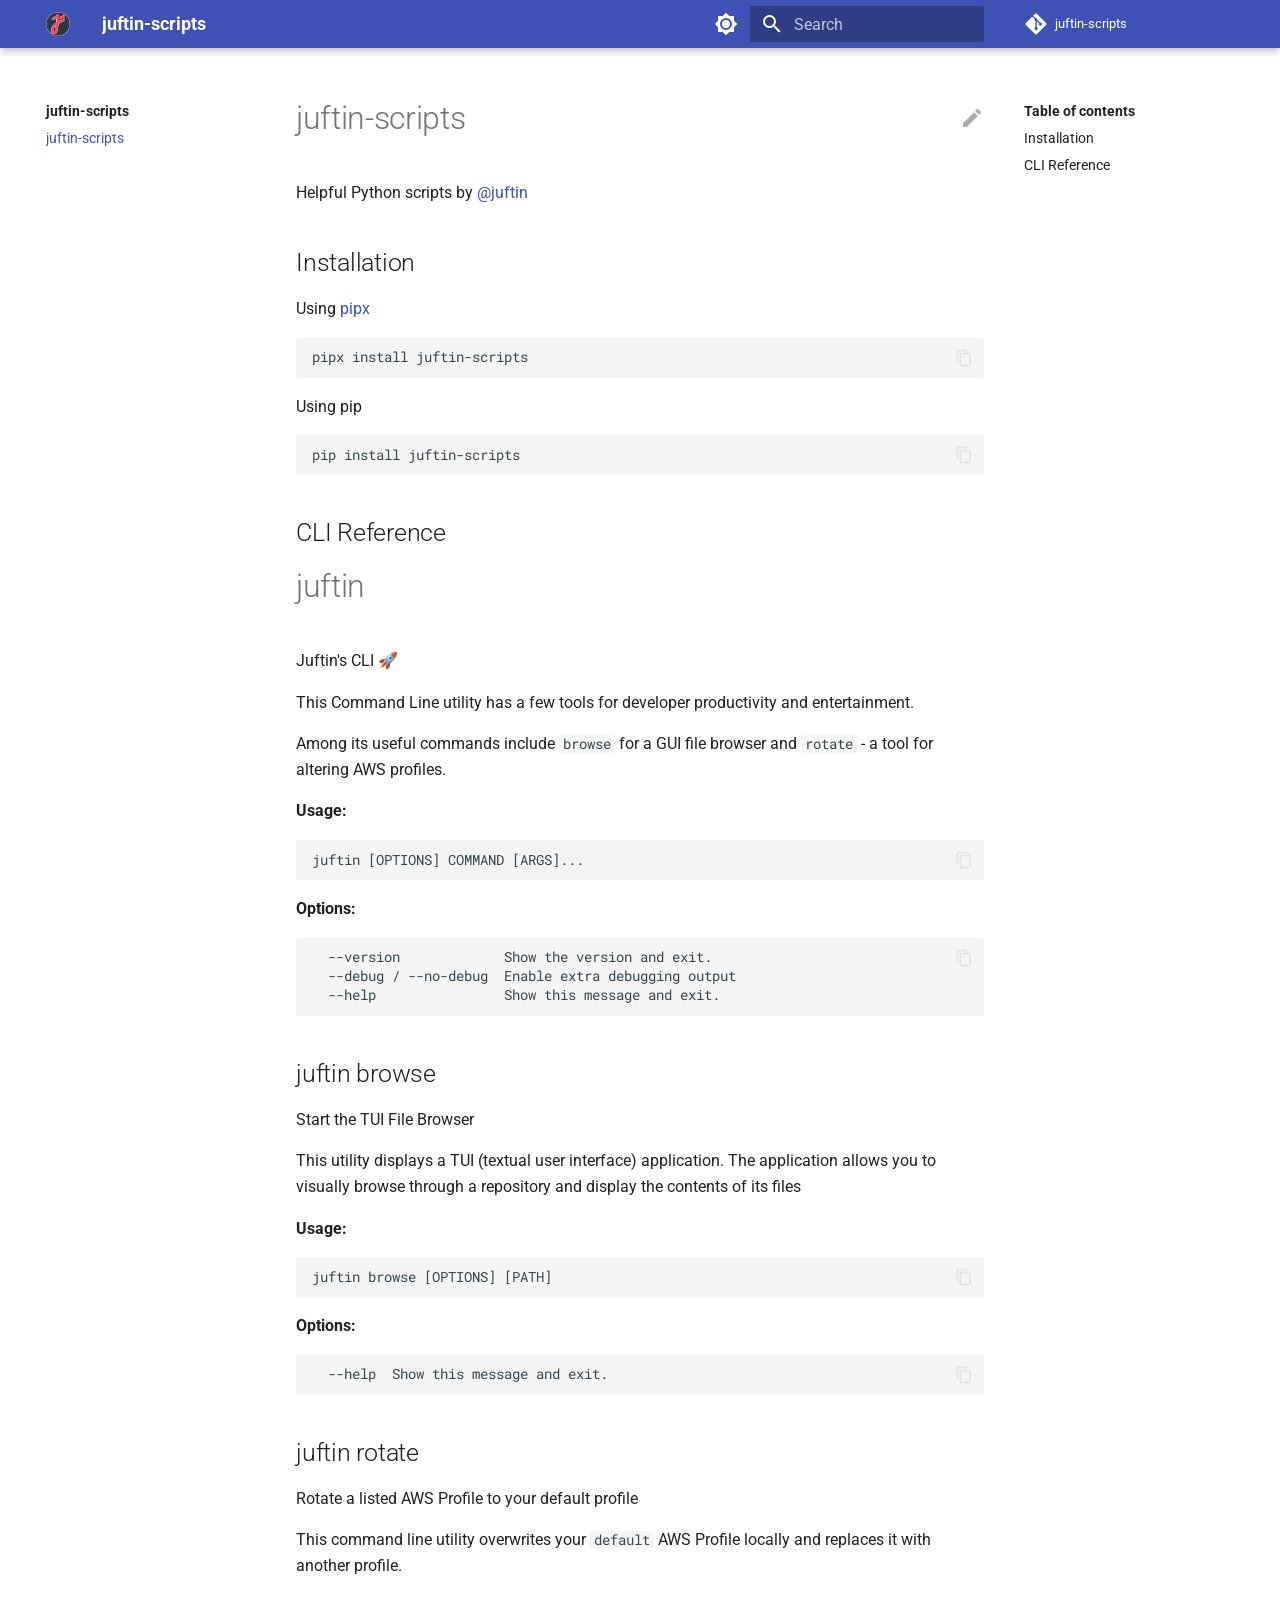
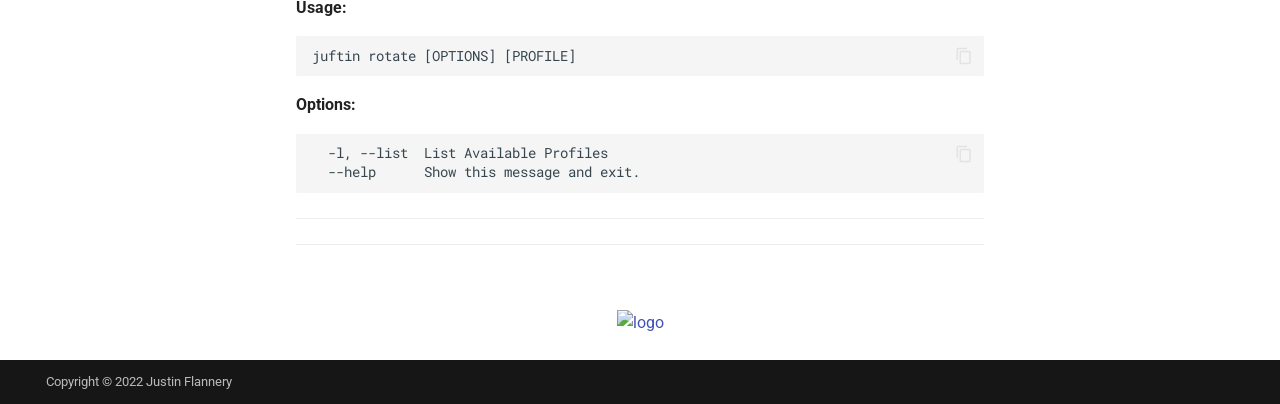
==== index.html @ d8c2ecd9 "Deployed 159b1ca with MkDocs version: 1.4.2" ====
<!doctype html>
<html lang="en" class="no-js">
  <head>
    
      <meta charset="utf-8">
      <meta name="viewport" content="width=device-width,initial-scale=1">
      
      
        <meta name="author" content="juftin">
      
      
      <link rel="icon" href="_static/favicon.ico">
      <meta name="generator" content="mkdocs-1.4.2, mkdocs-material-8.5.7">
    
    
      
        <title>juftin-scripts</title>
      
    
    
      <link rel="stylesheet" href="assets/stylesheets/main.20d9efc8.min.css">
      
        
        <link rel="stylesheet" href="assets/stylesheets/palette.cbb835fc.min.css">
        
      
      

    
    
    
      
        
        
        <link rel="preconnect" href="https://fonts.gstatic.com" crossorigin>
        <link rel="stylesheet" href="https://fonts.googleapis.com/css?family=Roboto:300,300i,400,400i,700,700i%7CRoboto+Mono:400,400i,700,700i&display=fallback">
        <style>:root{--md-text-font:"Roboto";--md-code-font:"Roboto Mono"}</style>
      
    
    
    <script>__md_scope=new URL(".",location),__md_hash=e=>[...e].reduce((e,_)=>(e<<5)-e+_.charCodeAt(0),0),__md_get=(e,_=localStorage,t=__md_scope)=>JSON.parse(_.getItem(t.pathname+"."+e)),__md_set=(e,_,t=localStorage,a=__md_scope)=>{try{t.setItem(a.pathname+"."+e,JSON.stringify(_))}catch(e){}}</script>
    
      

    
    
    
  </head>
  
  
    
    
      
    
    
    
    
    <body dir="ltr" data-md-color-scheme="default" data-md-color-primary="" data-md-color-accent="">
  
    
    
      <script>var palette=__md_get("__palette");if(palette&&"object"==typeof palette.color)for(var key of Object.keys(palette.color))document.body.setAttribute("data-md-color-"+key,palette.color[key])</script>
    
    <input class="md-toggle" data-md-toggle="drawer" type="checkbox" id="__drawer" autocomplete="off">
    <input class="md-toggle" data-md-toggle="search" type="checkbox" id="__search" autocomplete="off">
    <label class="md-overlay" for="__drawer"></label>
    <div data-md-component="skip">
      
        
        <a href="#juftin-scripts" class="md-skip">
          Skip to content
        </a>
      
    </div>
    <div data-md-component="announce">
      
    </div>
    
    
      

<header class="md-header" data-md-component="header">
  <nav class="md-header__inner md-grid" aria-label="Header">
    <a href="." title="juftin-scripts" class="md-header__button md-logo" aria-label="juftin-scripts" data-md-component="logo">
      
  <img src="_static/juftin.png" alt="logo">

    </a>
    <label class="md-header__button md-icon" for="__drawer">
      <svg xmlns="http://www.w3.org/2000/svg" viewBox="0 0 24 24"><path d="M3 6h18v2H3V6m0 5h18v2H3v-2m0 5h18v2H3v-2Z"/></svg>
    </label>
    <div class="md-header__title" data-md-component="header-title">
      <div class="md-header__ellipsis">
        <div class="md-header__topic">
          <span class="md-ellipsis">
            juftin-scripts
          </span>
        </div>
        <div class="md-header__topic" data-md-component="header-topic">
          <span class="md-ellipsis">
            
              juftin-scripts
            
          </span>
        </div>
      </div>
    </div>
    
      <form class="md-header__option" data-md-component="palette">
        
          
          
          <input class="md-option" data-md-color-media="(prefers-color-scheme: light)" data-md-color-scheme="default" data-md-color-primary="" data-md-color-accent=""  aria-label="Switch to dark mode"  type="radio" name="__palette" id="__palette_1">
          
            <label class="md-header__button md-icon" title="Switch to dark mode" for="__palette_2" hidden>
              <svg xmlns="http://www.w3.org/2000/svg" viewBox="0 0 24 24"><path d="M12 8a4 4 0 0 0-4 4 4 4 0 0 0 4 4 4 4 0 0 0 4-4 4 4 0 0 0-4-4m0 10a6 6 0 0 1-6-6 6 6 0 0 1 6-6 6 6 0 0 1 6 6 6 6 0 0 1-6 6m8-9.31V4h-4.69L12 .69 8.69 4H4v4.69L.69 12 4 15.31V20h4.69L12 23.31 15.31 20H20v-4.69L23.31 12 20 8.69Z"/></svg>
            </label>
          
        
          
          
          <input class="md-option" data-md-color-media="(prefers-color-scheme: dark)" data-md-color-scheme="slate" data-md-color-primary="" data-md-color-accent=""  aria-label="Switch to light mode"  type="radio" name="__palette" id="__palette_2">
          
            <label class="md-header__button md-icon" title="Switch to light mode" for="__palette_1" hidden>
              <svg xmlns="http://www.w3.org/2000/svg" viewBox="0 0 24 24"><path d="M12 18c-.89 0-1.74-.2-2.5-.55C11.56 16.5 13 14.42 13 12c0-2.42-1.44-4.5-3.5-5.45C10.26 6.2 11.11 6 12 6a6 6 0 0 1 6 6 6 6 0 0 1-6 6m8-9.31V4h-4.69L12 .69 8.69 4H4v4.69L.69 12 4 15.31V20h4.69L12 23.31 15.31 20H20v-4.69L23.31 12 20 8.69Z"/></svg>
            </label>
          
        
      </form>
    
    
    
      <label class="md-header__button md-icon" for="__search">
        <svg xmlns="http://www.w3.org/2000/svg" viewBox="0 0 24 24"><path d="M9.5 3A6.5 6.5 0 0 1 16 9.5c0 1.61-.59 3.09-1.56 4.23l.27.27h.79l5 5-1.5 1.5-5-5v-.79l-.27-.27A6.516 6.516 0 0 1 9.5 16 6.5 6.5 0 0 1 3 9.5 6.5 6.5 0 0 1 9.5 3m0 2C7 5 5 7 5 9.5S7 14 9.5 14 14 12 14 9.5 12 5 9.5 5Z"/></svg>
      </label>
      <div class="md-search" data-md-component="search" role="dialog">
  <label class="md-search__overlay" for="__search"></label>
  <div class="md-search__inner" role="search">
    <form class="md-search__form" name="search">
      <input type="text" class="md-search__input" name="query" aria-label="Search" placeholder="Search" autocapitalize="off" autocorrect="off" autocomplete="off" spellcheck="false" data-md-component="search-query" required>
      <label class="md-search__icon md-icon" for="__search">
        <svg xmlns="http://www.w3.org/2000/svg" viewBox="0 0 24 24"><path d="M9.5 3A6.5 6.5 0 0 1 16 9.5c0 1.61-.59 3.09-1.56 4.23l.27.27h.79l5 5-1.5 1.5-5-5v-.79l-.27-.27A6.516 6.516 0 0 1 9.5 16 6.5 6.5 0 0 1 3 9.5 6.5 6.5 0 0 1 9.5 3m0 2C7 5 5 7 5 9.5S7 14 9.5 14 14 12 14 9.5 12 5 9.5 5Z"/></svg>
        <svg xmlns="http://www.w3.org/2000/svg" viewBox="0 0 24 24"><path d="M20 11v2H8l5.5 5.5-1.42 1.42L4.16 12l7.92-7.92L13.5 5.5 8 11h12Z"/></svg>
      </label>
      <nav class="md-search__options" aria-label="Search">
        
        <button type="reset" class="md-search__icon md-icon" title="Clear" aria-label="Clear" tabindex="-1">
          <svg xmlns="http://www.w3.org/2000/svg" viewBox="0 0 24 24"><path d="M19 6.41 17.59 5 12 10.59 6.41 5 5 6.41 10.59 12 5 17.59 6.41 19 12 13.41 17.59 19 19 17.59 13.41 12 19 6.41Z"/></svg>
        </button>
      </nav>
      
    </form>
    <div class="md-search__output">
      <div class="md-search__scrollwrap" data-md-scrollfix>
        <div class="md-search-result" data-md-component="search-result">
          <div class="md-search-result__meta">
            Initializing search
          </div>
          <ol class="md-search-result__list"></ol>
        </div>
      </div>
    </div>
  </div>
</div>
    
    
      <div class="md-header__source">
        <a href="https://github.com/juftin/juftin-scripts/" title="Go to repository" class="md-source" data-md-component="source">
  <div class="md-source__icon md-icon">
    
    <svg xmlns="http://www.w3.org/2000/svg" viewBox="0 0 448 512"><!--! Font Awesome Free 6.2.0 by @fontawesome - https://fontawesome.com License - https://fontawesome.com/license/free (Icons: CC BY 4.0, Fonts: SIL OFL 1.1, Code: MIT License) Copyright 2022 Fonticons, Inc.--><path d="M439.55 236.05 244 40.45a28.87 28.87 0 0 0-40.81 0l-40.66 40.63 51.52 51.52c27.06-9.14 52.68 16.77 43.39 43.68l49.66 49.66c34.23-11.8 61.18 31 35.47 56.69-26.49 26.49-70.21-2.87-56-37.34L240.22 199v121.85c25.3 12.54 22.26 41.85 9.08 55a34.34 34.34 0 0 1-48.55 0c-17.57-17.6-11.07-46.91 11.25-56v-123c-20.8-8.51-24.6-30.74-18.64-45L142.57 101 8.45 235.14a28.86 28.86 0 0 0 0 40.81l195.61 195.6a28.86 28.86 0 0 0 40.8 0l194.69-194.69a28.86 28.86 0 0 0 0-40.81z"/></svg>
  </div>
  <div class="md-source__repository">
    juftin-scripts
  </div>
</a>
      </div>
    
  </nav>
  
</header>
    
    <div class="md-container" data-md-component="container">
      
      
        
          
        
      
      <main class="md-main" data-md-component="main">
        <div class="md-main__inner md-grid">
          
            
              
              <div class="md-sidebar md-sidebar--primary" data-md-component="sidebar" data-md-type="navigation" >
                <div class="md-sidebar__scrollwrap">
                  <div class="md-sidebar__inner">
                    


<nav class="md-nav md-nav--primary" aria-label="Navigation" data-md-level="0">
  <label class="md-nav__title" for="__drawer">
    <a href="." title="juftin-scripts" class="md-nav__button md-logo" aria-label="juftin-scripts" data-md-component="logo">
      
  <img src="_static/juftin.png" alt="logo">

    </a>
    juftin-scripts
  </label>
  
    <div class="md-nav__source">
      <a href="https://github.com/juftin/juftin-scripts/" title="Go to repository" class="md-source" data-md-component="source">
  <div class="md-source__icon md-icon">
    
    <svg xmlns="http://www.w3.org/2000/svg" viewBox="0 0 448 512"><!--! Font Awesome Free 6.2.0 by @fontawesome - https://fontawesome.com License - https://fontawesome.com/license/free (Icons: CC BY 4.0, Fonts: SIL OFL 1.1, Code: MIT License) Copyright 2022 Fonticons, Inc.--><path d="M439.55 236.05 244 40.45a28.87 28.87 0 0 0-40.81 0l-40.66 40.63 51.52 51.52c27.06-9.14 52.68 16.77 43.39 43.68l49.66 49.66c34.23-11.8 61.18 31 35.47 56.69-26.49 26.49-70.21-2.87-56-37.34L240.22 199v121.85c25.3 12.54 22.26 41.85 9.08 55a34.34 34.34 0 0 1-48.55 0c-17.57-17.6-11.07-46.91 11.25-56v-123c-20.8-8.51-24.6-30.74-18.64-45L142.57 101 8.45 235.14a28.86 28.86 0 0 0 0 40.81l195.61 195.6a28.86 28.86 0 0 0 40.8 0l194.69-194.69a28.86 28.86 0 0 0 0-40.81z"/></svg>
  </div>
  <div class="md-source__repository">
    juftin-scripts
  </div>
</a>
    </div>
  
  <ul class="md-nav__list" data-md-scrollfix>
    
      
      
      

  
  
    
  
  
    <li class="md-nav__item md-nav__item--active">
      
      <input class="md-nav__toggle md-toggle" data-md-toggle="toc" type="checkbox" id="__toc">
      
      
        
      
      
        <label class="md-nav__link md-nav__link--active" for="__toc">
          juftin-scripts
          <span class="md-nav__icon md-icon"></span>
        </label>
      
      <a href="." class="md-nav__link md-nav__link--active">
        juftin-scripts
      </a>
      
        

<nav class="md-nav md-nav--secondary" aria-label="Table of contents">
  
  
  
    
  
  
    <label class="md-nav__title" for="__toc">
      <span class="md-nav__icon md-icon"></span>
      Table of contents
    </label>
    <ul class="md-nav__list" data-md-component="toc" data-md-scrollfix>
      
        <li class="md-nav__item">
  <a href="#installation" class="md-nav__link">
    Installation
  </a>
  
</li>
      
        <li class="md-nav__item">
  <a href="#cli-reference" class="md-nav__link">
    CLI Reference
  </a>
  
</li>
      
    </ul>
  
</nav>
      
    </li>
  

    
  </ul>
</nav>
                  </div>
                </div>
              </div>
            
            
              
              <div class="md-sidebar md-sidebar--secondary" data-md-component="sidebar" data-md-type="toc" >
                <div class="md-sidebar__scrollwrap">
                  <div class="md-sidebar__inner">
                    

<nav class="md-nav md-nav--secondary" aria-label="Table of contents">
  
  
  
    
  
  
    <label class="md-nav__title" for="__toc">
      <span class="md-nav__icon md-icon"></span>
      Table of contents
    </label>
    <ul class="md-nav__list" data-md-component="toc" data-md-scrollfix>
      
        <li class="md-nav__item">
  <a href="#installation" class="md-nav__link">
    Installation
  </a>
  
</li>
      
        <li class="md-nav__item">
  <a href="#cli-reference" class="md-nav__link">
    CLI Reference
  </a>
  
</li>
      
    </ul>
  
</nav>
                  </div>
                </div>
              </div>
            
          
          
            <div class="md-content" data-md-component="content">
              <article class="md-content__inner md-typeset">
                
                  

  <a href="https://github.com/juftin/juftin-scripts/blob/main/docs/index.md" title="Edit this page" class="md-content__button md-icon">
    
    <svg xmlns="http://www.w3.org/2000/svg" viewBox="0 0 24 24"><path d="M20.71 7.04c.39-.39.39-1.04 0-1.41l-2.34-2.34c-.37-.39-1.02-.39-1.41 0l-1.84 1.83 3.75 3.75M3 17.25V21h3.75L17.81 9.93l-3.75-3.75L3 17.25Z"/></svg>
  </a>


<h1 id="juftin-scripts">juftin-scripts<a class="headerlink" href="#juftin-scripts" title="Permanent link">#</a></h1>
<p>Helpful Python scripts by <a href="https://github.com/juftin">@juftin</a></p>
<h2 id="installation">Installation<a class="headerlink" href="#installation" title="Permanent link">#</a></h2>
<p>Using <a href="https://pypa.github.io/pipx/">pipx</a></p>
<pre><code class="language-shell">pipx install juftin-scripts
</code></pre>
<p>Using pip</p>
<pre><code class="language-shell">pip install juftin-scripts
</code></pre>
<h2 id="cli-reference">CLI Reference<a class="headerlink" href="#cli-reference" title="Permanent link">#</a></h2>
<h1 id="juftin">juftin<a class="headerlink" href="#juftin" title="Permanent link">#</a></h1>
<p>Juftin's CLI 🚀</p>
<p>This Command Line utility has a few tools for developer productivity
and entertainment.</p>
<p>Among its useful commands include <code>browse</code> for a GUI file browser and
<code>rotate</code> - a tool for altering AWS profiles.</p>
<p><strong>Usage:</strong></p>
<pre><code>juftin [OPTIONS] COMMAND [ARGS]...
</code></pre>
<p><strong>Options:</strong></p>
<pre><code>  --version             Show the version and exit.
  --debug / --no-debug  Enable extra debugging output
  --help                Show this message and exit.
</code></pre>
<h2 id="juftin-browse">juftin browse<a class="headerlink" href="#juftin-browse" title="Permanent link">#</a></h2>
<p>Start the TUI File Browser</p>
<p>This utility displays a TUI (textual user interface) application. The application
allows you to visually browse through a repository and display the contents of its
files</p>
<p><strong>Usage:</strong></p>
<pre><code>juftin browse [OPTIONS] [PATH]
</code></pre>
<p><strong>Options:</strong></p>
<pre><code>  --help  Show this message and exit.
</code></pre>
<h2 id="juftin-rotate">juftin rotate<a class="headerlink" href="#juftin-rotate" title="Permanent link">#</a></h2>
<p>Rotate a listed AWS Profile to your default profile</p>
<p>This command line utility overwrites your <code>default</code> AWS Profile
locally and replaces it with another profile.</p>
<p><strong>Usage:</strong></p>
<pre><code>juftin rotate [OPTIONS] [PROFILE]
</code></pre>
<p><strong>Options:</strong></p>
<pre><code>  -l, --list  List Available Profiles
  --help      Show this message and exit.
</code></pre>
<hr />
<hr />
<p><br/></p>
<p align="center"><a href="https://github.com/juftin"><img src="https://raw.githubusercontent.com/juftin/juftin/main/static/juftin.png" width="120" height="120" alt="logo"></p>





                
              </article>
            </div>
          
          
        </div>
        
      </main>
      
        <footer class="md-footer">
  
  <div class="md-footer-meta md-typeset">
    <div class="md-footer-meta__inner md-grid">
      <div class="md-copyright">
  
    <div class="md-copyright__highlight">
      Copyright &copy; 2022 Justin Flannery
    </div>
  
  
</div>
      
    </div>
  </div>
</footer>
      
    </div>
    <div class="md-dialog" data-md-component="dialog">
      <div class="md-dialog__inner md-typeset"></div>
    </div>
    
    <script id="__config" type="application/json">{"base": ".", "features": [], "search": "assets/javascripts/workers/search.16e2a7d4.min.js", "translations": {"clipboard.copied": "Copied to clipboard", "clipboard.copy": "Copy to clipboard", "search.config.lang": "en", "search.config.pipeline": "trimmer, stopWordFilter", "search.config.separator": "[\\s\\-]+", "search.placeholder": "Search", "search.result.more.one": "1 more on this page", "search.result.more.other": "# more on this page", "search.result.none": "No matching documents", "search.result.one": "1 matching document", "search.result.other": "# matching documents", "search.result.placeholder": "Type to start searching", "search.result.term.missing": "Missing", "select.version.title": "Select version"}}</script>
    
    
      <script src="assets/javascripts/bundle.8492ddcf.min.js"></script>
      
    
  </body>
</html>
---- assets/stylesheets/main.20d9efc8.min.css ----
@charset "UTF-8";html{-webkit-text-size-adjust:none;-moz-text-size-adjust:none;-ms-text-size-adjust:none;text-size-adjust:none;box-sizing:border-box}*,:after,:before{box-sizing:inherit}@media (prefers-reduced-motion){*,:after,:before{transition:none!important}}body{margin:0}a,button,input,label{-webkit-tap-highlight-color:transparent}a{color:inherit;text-decoration:none}hr{border:0;box-sizing:initial;display:block;height:.05rem;overflow:visible;padding:0}small{font-size:80%}sub,sup{line-height:1em}img{border-style:none}table{border-collapse:initial;border-spacing:0}td,th{font-weight:400;vertical-align:top}button{background:transparent;border:0;font-family:inherit;font-size:inherit;margin:0;padding:0}input{border:0;outline:none}:root,[data-md-color-scheme=default]{--md-default-fg-color:rgba(0,0,0,.87);--md-default-fg-color--light:rgba(0,0,0,.54);--md-default-fg-color--lighter:rgba(0,0,0,.32);--md-default-fg-color--lightest:rgba(0,0,0,.07);--md-default-bg-color:#fff;--md-default-bg-color--light:hsla(0,0%,100%,.7);--md-default-bg-color--lighter:hsla(0,0%,100%,.3);--md-default-bg-color--lightest:hsla(0,0%,100%,.12);--md-primary-fg-color:#4051b5;--md-primary-fg-color--light:#5d6cc0;--md-primary-fg-color--dark:#303fa1;--md-primary-bg-color:#fff;--md-primary-bg-color--light:hsla(0,0%,100%,.7);--md-accent-fg-color:#526cfe;--md-accent-fg-color--transparent:rgba(82,108,254,.1);--md-accent-bg-color:#fff;--md-accent-bg-color--light:hsla(0,0%,100%,.7);--md-code-fg-color:#36464e;--md-code-bg-color:#f5f5f5;--md-code-hl-color:rgba(255,255,0,.5);--md-code-hl-number-color:#d52a2a;--md-code-hl-special-color:#db1457;--md-code-hl-function-color:#a846b9;--md-code-hl-constant-color:#6e59d9;--md-code-hl-keyword-color:#3f6ec6;--md-code-hl-string-color:#1c7d4d;--md-code-hl-name-color:var(--md-code-fg-color);--md-code-hl-operator-color:var(--md-default-fg-color--light);--md-code-hl-punctuation-color:var(--md-default-fg-color--light);--md-code-hl-comment-color:var(--md-default-fg-color--light);--md-code-hl-generic-color:var(--md-default-fg-color--light);--md-code-hl-variable-color:var(--md-default-fg-color--light);--md-typeset-color:var(--md-default-fg-color);--md-typeset-a-color:var(--md-primary-fg-color);--md-typeset-mark-color:rgba(255,255,0,.5);--md-typeset-del-color:rgba(245,80,61,.15);--md-typeset-ins-color:rgba(11,213,112,.15);--md-typeset-kbd-color:#fafafa;--md-typeset-kbd-accent-color:#fff;--md-typeset-kbd-border-color:#b8b8b8;--md-typeset-table-color:rgba(0,0,0,.12);--md-admonition-fg-color:var(--md-default-fg-color);--md-admonition-bg-color:var(--md-default-bg-color);--md-footer-fg-color:#fff;--md-footer-fg-color--light:hsla(0,0%,100%,.7);--md-footer-fg-color--lighter:hsla(0,0%,100%,.3);--md-footer-bg-color:rgba(0,0,0,.87);--md-footer-bg-color--dark:rgba(0,0,0,.32);--md-shadow-z1:0 0.2rem 0.5rem rgba(0,0,0,.05),0 0 0.05rem rgba(0,0,0,.1);--md-shadow-z2:0 0.2rem 0.5rem rgba(0,0,0,.1),0 0 0.05rem rgba(0,0,0,.25);--md-shadow-z3:0 0.2rem 0.5rem rgba(0,0,0,.2),0 0 0.05rem rgba(0,0,0,.35)}.md-icon svg{fill:currentcolor;display:block;height:1.2rem;width:1.2rem}body{-webkit-font-smoothing:antialiased;-moz-osx-font-smoothing:grayscale;--md-text-font-family:var(--md-text-font,_),-apple-system,BlinkMacSystemFont,Helvetica,Arial,sans-serif;--md-code-font-family:var(--md-code-font,_),SFMono-Regular,Consolas,Menlo,monospace}body,input{font-feature-settings:"kern","liga";font-family:var(--md-text-font-family)}body,code,input,kbd,pre{color:var(--md-typeset-color)}code,kbd,pre{font-feature-settings:"kern";font-family:var(--md-code-font-family)}:root{--md-typeset-table-sort-icon:url('data:image/svg+xml;charset=utf-8,<svg xmlns="http://www.w3.org/2000/svg" viewBox="0 0 24 24"><path d="m18 21-4-4h3V7h-3l4-4 4 4h-3v10h3M2 19v-2h10v2M2 13v-2h7v2M2 7V5h4v2H2Z"/></svg>');--md-typeset-table-sort-icon--asc:url('data:image/svg+xml;charset=utf-8,<svg xmlns="http://www.w3.org/2000/svg" viewBox="0 0 24 24"><path d="M19 17h3l-4 4-4-4h3V3h2M2 17h10v2H2M6 5v2H2V5m0 6h7v2H2v-2Z"/></svg>');--md-typeset-table-sort-icon--desc:url('data:image/svg+xml;charset=utf-8,<svg xmlns="http://www.w3.org/2000/svg" viewBox="0 0 24 24"><path d="M19 7h3l-4-4-4 4h3v14h2M2 17h10v2H2M6 5v2H2V5m0 6h7v2H2v-2Z"/></svg>')}.md-typeset{-webkit-print-color-adjust:exact;color-adjust:exact;font-size:.8rem;line-height:1.6}@media print{.md-typeset{font-size:.68rem}}.md-typeset blockquote,.md-typeset dl,.md-typeset figure,.md-typeset ol,.md-typeset pre,.md-typeset ul{margin-bottom:1em;margin-top:1em}.md-typeset h1{color:var(--md-default-fg-color--light);font-size:2em;line-height:1.3;margin:0 0 1.25em}.md-typeset h1,.md-typeset h2{font-weight:300;letter-spacing:-.01em}.md-typeset h2{font-size:1.5625em;line-height:1.4;margin:1.6em 0 .64em}.md-typeset h3{font-size:1.25em;font-weight:400;letter-spacing:-.01em;line-height:1.5;margin:1.6em 0 .8em}.md-typeset h2+h3{margin-top:.8em}.md-typeset h4{font-weight:700;letter-spacing:-.01em;margin:1em 0}.md-typeset h5,.md-typeset h6{color:var(--md-default-fg-color--light);font-size:.8em;font-weight:700;letter-spacing:-.01em;margin:1.25em 0}.md-typeset h5{text-transform:uppercase}.md-typeset hr{border-bottom:.05rem solid var(--md-default-fg-color--lightest);display:flow-root;margin:1.5em 0}.md-typeset a{color:var(--md-typeset-a-color);word-break:break-word}.md-typeset a,.md-typeset a:before{transition:color 125ms}.md-typeset a:focus,.md-typeset a:hover{color:var(--md-accent-fg-color)}.md-typeset a:focus code,.md-typeset a:hover code{background-color:var(--md-accent-fg-color--transparent)}.md-typeset a code{color:currentcolor;transition:background-color 125ms}.md-typeset a.focus-visible{outline-color:var(--md-accent-fg-color);outline-offset:.2rem}.md-typeset code,.md-typeset kbd,.md-typeset pre{color:var(--md-code-fg-color);direction:ltr;font-variant-ligatures:none}@media print{.md-typeset code,.md-typeset kbd,.md-typeset pre{white-space:pre-wrap}}.md-typeset code{background-color:var(--md-code-bg-color);border-radius:.1rem;-webkit-box-decoration-break:clone;box-decoration-break:clone;font-size:.85em;padding:0 .2941176471em;word-break:break-word}.md-typeset code:not(.focus-visible){-webkit-tap-highlight-color:transparent;outline:none}.md-typeset pre{display:flow-root;line-height:1.4;position:relative}.md-typeset pre>code{-webkit-box-decoration-break:slice;box-decoration-break:slice;box-shadow:none;display:block;margin:0;outline-color:var(--md-accent-fg-color);overflow:auto;padding:.7720588235em 1.1764705882em;scrollbar-color:var(--md-default-fg-color--lighter) transparent;scrollbar-width:thin;touch-action:auto;word-break:normal}.md-typeset pre>code:hover{scrollbar-color:var(--md-accent-fg-color) transparent}.md-typeset pre>code::-webkit-scrollbar{height:.2rem;width:.2rem}.md-typeset pre>code::-webkit-scrollbar-thumb{background-color:var(--md-default-fg-color--lighter)}.md-typeset pre>code::-webkit-scrollbar-thumb:hover{background-color:var(--md-accent-fg-color)}.md-typeset kbd{background-color:var(--md-typeset-kbd-color);border-radius:.1rem;box-shadow:0 .1rem 0 .05rem var(--md-typeset-kbd-border-color),0 .1rem 0 var(--md-typeset-kbd-border-color),0 -.1rem .2rem var(--md-typeset-kbd-accent-color) inset;color:var(--md-default-fg-color);display:inline-block;font-size:.75em;padding:0 .6666666667em;vertical-align:text-top;word-break:break-word}.md-typeset mark{background-color:var(--md-typeset-mark-color);-webkit-box-decoration-break:clone;box-decoration-break:clone;color:inherit;word-break:break-word}.md-typeset abbr{border-bottom:.05rem dotted var(--md-default-fg-color--light);cursor:help;text-decoration:none}@media (hover:none){.md-typeset abbr{position:relative}.md-typeset abbr[title]:-webkit-any(:focus,:hover):after{background-color:var(--md-default-fg-color);border-radius:.1rem;box-shadow:var(--md-shadow-z3);color:var(--md-default-bg-color);content:attr(title);display:inline-block;font-size:.7rem;margin-top:2em;max-width:80%;min-width:-webkit-max-content;min-width:max-content;padding:.2rem .3rem;position:absolute;width:auto}.md-typeset abbr[title]:-moz-any(:focus,:hover):after{background-color:var(--md-default-fg-color);border-radius:.1rem;box-shadow:var(--md-shadow-z3);color:var(--md-default-bg-color);content:attr(title);display:inline-block;font-size:.7rem;margin-top:2em;max-width:80%;min-width:-moz-max-content;min-width:max-content;padding:.2rem .3rem;position:absolute;width:auto}[dir=ltr] .md-typeset abbr[title]:-webkit-any(:focus,:hover):after{left:0}[dir=ltr] .md-typeset abbr[title]:-moz-any(:focus,:hover):after{left:0}[dir=ltr] .md-typeset abbr[title]:is(:focus,:hover):after{left:0}[dir=rtl] .md-typeset abbr[title]:-webkit-any(:focus,:hover):after{right:0}[dir=rtl] .md-typeset abbr[title]:-moz-any(:focus,:hover):after{right:0}[dir=rtl] .md-typeset abbr[title]:is(:focus,:hover):after{right:0}.md-typeset abbr[title]:is(:focus,:hover):after{background-color:var(--md-default-fg-color);border-radius:.1rem;box-shadow:var(--md-shadow-z3);color:var(--md-default-bg-color);content:attr(title);display:inline-block;font-size:.7rem;margin-top:2em;max-width:80%;min-width:-webkit-max-content;min-width:-moz-max-content;min-width:max-content;padding:.2rem .3rem;position:absolute;width:auto}}.md-typeset small{opacity:.75}[dir=ltr] .md-typeset sub,[dir=ltr] .md-typeset sup{margin-left:.078125em}[dir=rtl] .md-typeset sub,[dir=rtl] .md-typeset sup{margin-right:.078125em}[dir=ltr] .md-typeset blockquote{padding-left:.6rem}[dir=rtl] .md-typeset blockquote{padding-right:.6rem}[dir=ltr] .md-typeset blockquote{border-left:.2rem solid var(--md-default-fg-color--lighter)}[dir=rtl] .md-typeset blockquote{border-right:.2rem solid var(--md-default-fg-color--lighter)}.md-typeset blockquote{color:var(--md-default-fg-color--light);margin-left:0;margin-right:0}.md-typeset ul{list-style-type:disc}[dir=ltr] .md-typeset ol,[dir=ltr] .md-typeset ul{margin-left:.625em}[dir=rtl] .md-typeset ol,[dir=rtl] .md-typeset ul{margin-right:.625em}.md-typeset ol,.md-typeset ul{padding:0}.md-typeset ol:not([hidden]),.md-typeset ul:not([hidden]){display:flow-root}.md-typeset ol ol,.md-typeset ul ol{list-style-type:lower-alpha}.md-typeset ol ol ol,.md-typeset ul ol ol{list-style-type:lower-roman}[dir=ltr] .md-typeset ol li,[dir=ltr] .md-typeset ul li{margin-left:1.25em}[dir=rtl] .md-typeset ol li,[dir=rtl] .md-typeset ul li{margin-right:1.25em}.md-typeset ol li,.md-typeset ul li{margin-bottom:.5em}.md-typeset ol li blockquote,.md-typeset ol li p,.md-typeset ul li blockquote,.md-typeset ul li p{margin:.5em 0}.md-typeset ol li:last-child,.md-typeset ul li:last-child{margin-bottom:0}.md-typeset ol li :-webkit-any(ul,ol),.md-typeset ul li :-webkit-any(ul,ol){margin-bottom:.5em;margin-top:.5em}.md-typeset ol li :-moz-any(ul,ol),.md-typeset ul li :-moz-any(ul,ol){margin-bottom:.5em;margin-top:.5em}[dir=ltr] .md-typeset ol li :-webkit-any(ul,ol),[dir=ltr] .md-typeset ul li :-webkit-any(ul,ol){margin-left:.625em}[dir=ltr] .md-typeset ol li :-moz-any(ul,ol),[dir=ltr] .md-typeset ul li :-moz-any(ul,ol){margin-left:.625em}[dir=ltr] .md-typeset ol li :is(ul,ol),[dir=ltr] .md-typeset ul li :is(ul,ol){margin-left:.625em}[dir=rtl] .md-typeset ol li :-webkit-any(ul,ol),[dir=rtl] .md-typeset ul li :-webkit-any(ul,ol){margin-right:.625em}[dir=rtl] .md-typeset ol li :-moz-any(ul,ol),[dir=rtl] .md-typeset ul li :-moz-any(ul,ol){margin-right:.625em}[dir=rtl] .md-typeset ol li :is(ul,ol),[dir=rtl] .md-typeset ul li :is(ul,ol){margin-right:.625em}.md-typeset ol li :is(ul,ol),.md-typeset ul li :is(ul,ol){margin-bottom:.5em;margin-top:.5em}[dir=ltr] .md-typeset dd{margin-left:1.875em}[dir=rtl] .md-typeset dd{margin-right:1.875em}.md-typeset dd{margin-bottom:1.5em;margin-top:1em}.md-typeset img,.md-typeset svg,.md-typeset video{height:auto;max-width:100%}.md-typeset img[align=left]{margin:1em 1em 1em 0}.md-typeset img[align=right]{margin:1em 0 1em 1em}.md-typeset img[align]:only-child{margin-top:0}.md-typeset img[src$="#gh-dark-mode-only"],.md-typeset img[src$="#only-dark"]{display:none}.md-typeset figure{display:flow-root;margin:1em auto;max-width:100%;text-align:center;width:-webkit-fit-content;width:-moz-fit-content;width:fit-content}.md-typeset figure img{display:block}.md-typeset figcaption{font-style:italic;margin:1em auto;max-width:24rem}.md-typeset iframe{max-width:100%}.md-typeset table:not([class]){background-color:var(--md-default-bg-color);border:.05rem solid var(--md-typeset-table-color);border-radius:.1rem;display:inline-block;font-size:.64rem;max-width:100%;overflow:auto;touch-action:auto}@media print{.md-typeset table:not([class]){display:table}}.md-typeset table:not([class])+*{margin-top:1.5em}.md-typeset table:not([class]) :-webkit-any(th,td)>:first-child{margin-top:0}.md-typeset table:not([class]) :-moz-any(th,td)>:first-child{margin-top:0}.md-typeset table:not([class]) :is(th,td)>:first-child{margin-top:0}.md-typeset table:not([class]) :-webkit-any(th,td)>:last-child{margin-bottom:0}.md-typeset table:not([class]) :-moz-any(th,td)>:last-child{margin-bottom:0}.md-typeset table:not([class]) :is(th,td)>:last-child{margin-bottom:0}.md-typeset table:not([class]) :-webkit-any(th,td):not([align]){text-align:left}.md-typeset table:not([class]) :-moz-any(th,td):not([align]){text-align:left}.md-typeset table:not([class]) :is(th,td):not([align]){text-align:left}[dir=rtl] .md-typeset table:not([class]) :-webkit-any(th,td):not([align]){text-align:right}[dir=rtl] .md-typeset table:not([class]) :-moz-any(th,td):not([align]){text-align:right}[dir=rtl] .md-typeset table:not([class]) :is(th,td):not([align]){text-align:right}.md-typeset table:not([class]) th{font-weight:700;min-width:5rem;padding:.9375em 1.25em;vertical-align:top}.md-typeset table:not([class]) td{border-top:.05rem solid var(--md-typeset-table-color);padding:.9375em 1.25em;vertical-align:top}.md-typeset table:not([class]) tbody tr{transition:background-color 125ms}.md-typeset table:not([class]) tbody tr:hover{background-color:rgba(0,0,0,.035);box-shadow:0 .05rem 0 var(--md-default-bg-color) inset}.md-typeset table:not([class]) a{word-break:normal}.md-typeset table th[role=columnheader]{cursor:pointer}[dir=ltr] .md-typeset table th[role=columnheader]:after{margin-left:.5em}[dir=rtl] .md-typeset table th[role=columnheader]:after{margin-right:.5em}.md-typeset table th[role=columnheader]:after{content:"";display:inline-block;height:1.2em;-webkit-mask-image:var(--md-typeset-table-sort-icon);mask-image:var(--md-typeset-table-sort-icon);-webkit-mask-repeat:no-repeat;mask-repeat:no-repeat;-webkit-mask-size:contain;mask-size:contain;transition:background-color 125ms;vertical-align:text-bottom;width:1.2em}.md-typeset table th[role=columnheader]:hover:after{background-color:var(--md-default-fg-color--lighter)}.md-typeset table th[role=columnheader][aria-sort=ascending]:after{background-color:var(--md-default-fg-color--light);-webkit-mask-image:var(--md-typeset-table-sort-icon--asc);mask-image:var(--md-typeset-table-sort-icon--asc)}.md-typeset table th[role=columnheader][aria-sort=descending]:after{background-color:var(--md-default-fg-color--light);-webkit-mask-image:var(--md-typeset-table-sort-icon--desc);mask-image:var(--md-typeset-table-sort-icon--desc)}.md-typeset__scrollwrap{margin:1em -.8rem;overflow-x:auto;touch-action:auto}.md-typeset__table{display:inline-block;margin-bottom:.5em;padding:0 .8rem}@media print{.md-typeset__table{display:block}}html .md-typeset__table table{display:table;margin:0;overflow:hidden;width:100%}@media screen and (max-width:44.9375em){.md-content__inner>pre{margin:1em -.8rem}.md-content__inner>pre code{border-radius:0}}.md-banner{background-color:var(--md-footer-bg-color);color:var(--md-footer-fg-color);overflow:auto}@media print{.md-banner{display:none}}.md-banner--warning{background:var(--md-typeset-mark-color);color:var(--md-default-fg-color)}.md-banner__inner{font-size:.7rem;margin:.6rem auto;padding:0 .8rem}[dir=ltr] .md-banner__button{float:right}[dir=rtl] .md-banner__button{float:left}.md-banner__button{color:inherit;cursor:pointer;transition:opacity .25s}.md-banner__button:hover{opacity:.7}html{font-size:125%;height:100%;overflow-x:hidden}@media screen and (min-width:100em){html{font-size:137.5%}}@media screen and (min-width:125em){html{font-size:150%}}body{background-color:var(--md-default-bg-color);display:flex;flex-direction:column;font-size:.5rem;min-height:100%;position:relative;width:100%}@media print{body{display:block}}@media screen and (max-width:59.9375em){body[data-md-scrolllock]{position:fixed}}.md-grid{margin-left:auto;margin-right:auto;max-width:61rem}.md-container{display:flex;flex-direction:column;flex-grow:1}@media print{.md-container{display:block}}.md-main{flex-grow:1}.md-main__inner{display:flex;height:100%;margin-top:1.5rem}.md-ellipsis{overflow:hidden;text-overflow:ellipsis;white-space:nowrap}.md-toggle{display:none}.md-option{height:0;opacity:0;position:absolute;width:0}.md-option:checked+label:not([hidden]){display:block}.md-option.focus-visible+label{outline-color:var(--md-accent-fg-color);outline-style:auto}.md-skip{background-color:var(--md-default-fg-color);border-radius:.1rem;color:var(--md-default-bg-color);font-size:.64rem;margin:.5rem;opacity:0;outline-color:var(--md-accent-fg-color);padding:.3rem .5rem;position:fixed;transform:translateY(.4rem);z-index:-1}.md-skip:focus{opacity:1;transform:translateY(0);transition:transform .25s cubic-bezier(.4,0,.2,1),opacity 175ms 75ms;z-index:10}@page{margin:25mm}:root{--md-clipboard-icon:url('data:image/svg+xml;charset=utf-8,<svg xmlns="http://www.w3.org/2000/svg" viewBox="0 0 24 24"><path d="M19 21H8V7h11m0-2H8a2 2 0 0 0-2 2v14a2 2 0 0 0 2 2h11a2 2 0 0 0 2-2V7a2 2 0 0 0-2-2m-3-4H4a2 2 0 0 0-2 2v14h2V3h12V1Z"/></svg>')}.md-clipboard{border-radius:.1rem;color:var(--md-default-fg-color--lightest);cursor:pointer;height:1.5em;outline-color:var(--md-accent-fg-color);outline-offset:.1rem;position:absolute;right:.5em;top:.5em;transition:color .25s;width:1.5em;z-index:1}@media print{.md-clipboard{display:none}}.md-clipboard:not(.focus-visible){-webkit-tap-highlight-color:transparent;outline:none}:hover>.md-clipboard{color:var(--md-default-fg-color--light)}.md-clipboard:-webkit-any(:focus,:hover){color:var(--md-accent-fg-color)}.md-clipboard:-moz-any(:focus,:hover){color:var(--md-accent-fg-color)}.md-clipboard:is(:focus,:hover){color:var(--md-accent-fg-color)}.md-clipboard:after{background-color:currentcolor;content:"";display:block;height:1.125em;margin:0 auto;-webkit-mask-image:var(--md-clipboard-icon);mask-image:var(--md-clipboard-icon);-webkit-mask-position:center;mask-position:center;-webkit-mask-repeat:no-repeat;mask-repeat:no-repeat;-webkit-mask-size:contain;mask-size:contain;width:1.125em}.md-clipboard--inline{cursor:pointer}.md-clipboard--inline code{transition:color .25s,background-color .25s}.md-clipboard--inline:-webkit-any(:focus,:hover) code{background-color:var(--md-accent-fg-color--transparent);color:var(--md-accent-fg-color)}.md-clipboard--inline:-moz-any(:focus,:hover) code{background-color:var(--md-accent-fg-color--transparent);color:var(--md-accent-fg-color)}.md-clipboard--inline:is(:focus,:hover) code{background-color:var(--md-accent-fg-color--transparent);color:var(--md-accent-fg-color)}@keyframes consent{0%{opacity:0;transform:translateY(100%)}to{opacity:1;transform:translateY(0)}}@keyframes overlay{0%{opacity:0}to{opacity:1}}.md-consent__overlay{animation:overlay .25s both;-webkit-backdrop-filter:blur(.1rem);backdrop-filter:blur(.1rem);background-color:rgba(0,0,0,.54);height:100%;opacity:1;position:fixed;top:0;width:100%;z-index:5}.md-consent__inner{animation:consent .5s cubic-bezier(.1,.7,.1,1) both;background-color:var(--md-default-bg-color);border:0;border-radius:.1rem;bottom:0;box-shadow:0 0 .2rem rgba(0,0,0,.1),0 .2rem .4rem rgba(0,0,0,.2);max-height:100%;overflow:auto;padding:0;position:fixed;width:100%;z-index:5}.md-consent__form{padding:.8rem}.md-consent__settings{display:none;margin:1em 0}input:checked+.md-consent__settings{display:block}.md-consent__controls{margin-bottom:.8rem}.md-typeset .md-consent__controls .md-button{display:inline}@media screen and (max-width:44.9375em){.md-typeset .md-consent__controls .md-button{display:block;margin-top:.4rem;text-align:center;width:100%}}.md-consent label{cursor:pointer}.md-content{flex-grow:1;min-width:0}.md-content__inner{margin:0 .8rem 1.2rem;padding-top:.6rem}@media screen and (min-width:76.25em){[dir=ltr] .md-sidebar--primary:not([hidden])~.md-content>.md-content__inner{margin-left:1.2rem}[dir=ltr] .md-sidebar--secondary:not([hidden])~.md-content>.md-content__inner,[dir=rtl] .md-sidebar--primary:not([hidden])~.md-content>.md-content__inner{margin-right:1.2rem}[dir=rtl] .md-sidebar--secondary:not([hidden])~.md-content>.md-content__inner{margin-left:1.2rem}}.md-content__inner:before{content:"";display:block;height:.4rem}.md-content__inner>:last-child{margin-bottom:0}[dir=ltr] .md-content__button{float:right}[dir=rtl] .md-content__button{float:left}[dir=ltr] .md-content__button{margin-left:.4rem}[dir=rtl] .md-content__button{margin-right:.4rem}.md-content__button{margin:.4rem 0;padding:0}@media print{.md-content__button{display:none}}.md-typeset .md-content__button{color:var(--md-default-fg-color--lighter)}.md-content__button svg{display:inline;vertical-align:top}[dir=rtl] .md-content__button svg{transform:scaleX(-1)}[dir=ltr] .md-dialog{right:.8rem}[dir=rtl] .md-dialog{left:.8rem}.md-dialog{background-color:var(--md-default-fg-color);border-radius:.1rem;bottom:.8rem;box-shadow:var(--md-shadow-z3);min-width:11.1rem;opacity:0;padding:.4rem .6rem;pointer-events:none;position:fixed;transform:translateY(100%);transition:transform 0ms .4s,opacity .4s;z-index:4}@media print{.md-dialog{display:none}}.md-dialog--active{opacity:1;pointer-events:auto;transform:translateY(0);transition:transform .4s cubic-bezier(.075,.85,.175,1),opacity .4s}.md-dialog__inner{color:var(--md-default-bg-color);font-size:.7rem}.md-feedback{margin:2em 0 1em;text-align:center}.md-feedback fieldset{border:none;margin:0;padding:0}.md-feedback__title{font-weight:700;margin:1em auto}.md-feedback__inner{position:relative}.md-feedback__list{align-content:baseline;display:flex;flex-wrap:wrap;justify-content:center;position:relative}.md-feedback__list:hover .md-icon:not(:disabled){color:var(--md-default-fg-color--lighter)}:disabled .md-feedback__list{min-height:1.8rem}.md-feedback__icon{color:var(--md-default-fg-color--light);cursor:pointer;flex-shrink:0;margin:0 .1rem;transition:color 125ms}.md-feedback__icon:not(:disabled).md-icon:hover{color:var(--md-accent-fg-color)}.md-feedback__icon:disabled{color:var(--md-default-fg-color--lightest);pointer-events:none}.md-feedback__note{opacity:0;position:relative;transform:translateY(.4rem);transition:transform .4s cubic-bezier(.1,.7,.1,1),opacity .15s}.md-feedback__note>*{margin:0 auto;max-width:16rem}:disabled .md-feedback__note{opacity:1;transform:translateY(0)}.md-footer{background-color:var(--md-footer-bg-color);color:var(--md-footer-fg-color)}@media print{.md-footer{display:none}}.md-footer__inner{justify-content:space-between;overflow:auto;padding:.2rem}.md-footer__inner:not([hidden]){display:flex}.md-footer__link{display:flex;flex-grow:0.01;outline-color:var(--md-accent-fg-color);overflow:hidden;padding-bottom:.4rem;padding-top:1.4rem;transition:opacity .25s}.md-footer__link:-webkit-any(:focus,:hover){opacity:.7}.md-footer__link:-moz-any(:focus,:hover){opacity:.7}.md-footer__link:is(:focus,:hover){opacity:.7}[dir=rtl] .md-footer__link svg{transform:scaleX(-1)}@media screen and (max-width:44.9375em){.md-footer__link--prev .md-footer__title{display:none}}[dir=ltr] .md-footer__link--next{margin-left:auto}[dir=rtl] .md-footer__link--next{margin-right:auto}.md-footer__link--next{text-align:right}[dir=rtl] .md-footer__link--next{text-align:left}.md-footer__title{flex-grow:1;font-size:.9rem;line-height:2.4rem;max-width:calc(100% - 2.4rem);padding:0 1rem;position:relative;white-space:nowrap}.md-footer__button{margin:.2rem;padding:.4rem}.md-footer__direction{font-size:.64rem;left:0;margin-top:-1rem;opacity:.7;padding:0 1rem;position:absolute;right:0}.md-footer-meta{background-color:var(--md-footer-bg-color--dark)}.md-footer-meta__inner{display:flex;flex-wrap:wrap;justify-content:space-between;padding:.2rem}html .md-footer-meta.md-typeset a{color:var(--md-footer-fg-color--light)}html .md-footer-meta.md-typeset a:-webkit-any(:focus,:hover){color:var(--md-footer-fg-color)}html .md-footer-meta.md-typeset a:-moz-any(:focus,:hover){color:var(--md-footer-fg-color)}html .md-footer-meta.md-typeset a:is(:focus,:hover){color:var(--md-footer-fg-color)}.md-copyright{color:var(--md-footer-fg-color--lighter);font-size:.64rem;margin:auto .6rem;padding:.4rem 0;width:100%}@media screen and (min-width:45em){.md-copyright{width:auto}}.md-copyright__highlight{color:var(--md-footer-fg-color--light)}.md-social{margin:0 .4rem;padding:.2rem 0 .6rem}@media screen and (min-width:45em){.md-social{padding:.6rem 0}}.md-social__link{display:inline-block;height:1.6rem;text-align:center;width:1.6rem}.md-social__link:before{line-height:1.9}.md-social__link svg{fill:currentcolor;max-height:.8rem;vertical-align:-25%}.md-typeset .md-button{border:.1rem solid;border-radius:.1rem;color:var(--md-primary-fg-color);cursor:pointer;display:inline-block;font-weight:700;padding:.625em 2em;transition:color 125ms,background-color 125ms,border-color 125ms}.md-typeset .md-button--primary{background-color:var(--md-primary-fg-color);border-color:var(--md-primary-fg-color);color:var(--md-primary-bg-color)}.md-typeset .md-button:-webkit-any(:focus,:hover){background-color:var(--md-accent-fg-color);border-color:var(--md-accent-fg-color);color:var(--md-accent-bg-color)}.md-typeset .md-button:-moz-any(:focus,:hover){background-color:var(--md-accent-fg-color);border-color:var(--md-accent-fg-color);color:var(--md-accent-bg-color)}.md-typeset .md-button:is(:focus,:hover){background-color:var(--md-accent-fg-color);border-color:var(--md-accent-fg-color);color:var(--md-accent-bg-color)}[dir=ltr] .md-typeset .md-input{border-top-left-radius:.1rem}[dir=ltr] .md-typeset .md-input,[dir=rtl] .md-typeset .md-input{border-top-right-radius:.1rem}[dir=rtl] .md-typeset .md-input{border-top-left-radius:.1rem}.md-typeset .md-input{border-bottom:.1rem solid var(--md-default-fg-color--lighter);box-shadow:var(--md-shadow-z1);font-size:.8rem;height:1.8rem;padding:0 .6rem;transition:border .25s,box-shadow .25s}.md-typeset .md-input:-webkit-any(:focus,:hover){border-bottom-color:var(--md-accent-fg-color);box-shadow:var(--md-shadow-z2)}.md-typeset .md-input:-moz-any(:focus,:hover){border-bottom-color:var(--md-accent-fg-color);box-shadow:var(--md-shadow-z2)}.md-typeset .md-input:is(:focus,:hover){border-bottom-color:var(--md-accent-fg-color);box-shadow:var(--md-shadow-z2)}.md-typeset .md-input--stretch{width:100%}.md-header{background-color:var(--md-primary-fg-color);box-shadow:0 0 .2rem transparent,0 .2rem .4rem transparent;color:var(--md-primary-bg-color);display:block;left:0;position:-webkit-sticky;position:sticky;right:0;top:0;z-index:4}@media print{.md-header{display:none}}.md-header[hidden]{transform:translateY(-100%);transition:transform .25s cubic-bezier(.8,0,.6,1),box-shadow .25s}.md-header--shadow{box-shadow:0 0 .2rem rgba(0,0,0,.1),0 .2rem .4rem rgba(0,0,0,.2);transition:transform .25s cubic-bezier(.1,.7,.1,1),box-shadow .25s}.md-header__inner{align-items:center;display:flex;padding:0 .2rem}.md-header__button{color:currentcolor;cursor:pointer;margin:.2rem;outline-color:var(--md-accent-fg-color);padding:.4rem;position:relative;transition:opacity .25s;vertical-align:middle;z-index:1}.md-header__button:hover{opacity:.7}.md-header__button:not([hidden]){display:inline-block}.md-header__button:not(.focus-visible){-webkit-tap-highlight-color:transparent;outline:none}.md-header__button.md-logo{margin:.2rem;padding:.4rem}@media screen and (max-width:76.1875em){.md-header__button.md-logo{display:none}}.md-header__button.md-logo :-webkit-any(img,svg){fill:currentcolor;display:block;height:1.2rem;width:auto}.md-header__button.md-logo :-moz-any(img,svg){fill:currentcolor;display:block;height:1.2rem;width:auto}.md-header__button.md-logo :is(img,svg){fill:currentcolor;display:block;height:1.2rem;width:auto}@media screen and (min-width:60em){.md-header__button[for=__search]{display:none}}.no-js .md-header__button[for=__search]{display:none}[dir=rtl] .md-header__button[for=__search] svg{transform:scaleX(-1)}@media screen and (min-width:76.25em){.md-header__button[for=__drawer]{display:none}}.md-header__topic{display:flex;max-width:100%;position:absolute;transition:transform .4s cubic-bezier(.1,.7,.1,1),opacity .15s;white-space:nowrap}.md-header__topic+.md-header__topic{opacity:0;pointer-events:none;transform:translateX(1.25rem);transition:transform .4s cubic-bezier(1,.7,.1,.1),opacity .15s;z-index:-1}[dir=rtl] .md-header__topic+.md-header__topic{transform:translateX(-1.25rem)}.md-header__topic:first-child{font-weight:700}[dir=ltr] .md-header__title{margin-right:.4rem}[dir=rtl] .md-header__title{margin-left:.4rem}[dir=ltr] .md-header__title{margin-left:1rem}[dir=rtl] .md-header__title{margin-right:1rem}.md-header__title{flex-grow:1;font-size:.9rem;height:2.4rem;line-height:2.4rem}.md-header__title--active .md-header__topic{opacity:0;pointer-events:none;transform:translateX(-1.25rem);transition:transform .4s cubic-bezier(1,.7,.1,.1),opacity .15s;z-index:-1}[dir=rtl] .md-header__title--active .md-header__topic{transform:translateX(1.25rem)}.md-header__title--active .md-header__topic+.md-header__topic{opacity:1;pointer-events:auto;transform:translateX(0);transition:transform .4s cubic-bezier(.1,.7,.1,1),opacity .15s;z-index:0}.md-header__title>.md-header__ellipsis{height:100%;position:relative;width:100%}.md-header__option{display:flex;flex-shrink:0;max-width:100%;transition:max-width 0ms .25s,opacity .25s .25s;white-space:nowrap}[data-md-toggle=search]:checked~.md-header .md-header__option{max-width:0;opacity:0;transition:max-width 0ms,opacity 0ms}.md-header__source{display:none}@media screen and (min-width:60em){[dir=ltr] .md-header__source{margin-left:1rem}[dir=rtl] .md-header__source{margin-right:1rem}.md-header__source{display:block;max-width:11.7rem;width:11.7rem}}@media screen and (min-width:76.25em){[dir=ltr] .md-header__source{margin-left:1.4rem}[dir=rtl] .md-header__source{margin-right:1.4rem}}:root{--md-nav-icon--prev:url('data:image/svg+xml;charset=utf-8,<svg xmlns="http://www.w3.org/2000/svg" viewBox="0 0 24 24"><path d="M20 11v2H8l5.5 5.5-1.42 1.42L4.16 12l7.92-7.92L13.5 5.5 8 11h12Z"/></svg>');--md-nav-icon--next:url('data:image/svg+xml;charset=utf-8,<svg xmlns="http://www.w3.org/2000/svg" viewBox="0 0 24 24"><path d="M8.59 16.58 13.17 12 8.59 7.41 10 6l6 6-6 6-1.41-1.42Z"/></svg>');--md-toc-icon:url('data:image/svg+xml;charset=utf-8,<svg xmlns="http://www.w3.org/2000/svg" viewBox="0 0 24 24"><path d="M3 9h14V7H3v2m0 4h14v-2H3v2m0 4h14v-2H3v2m16 0h2v-2h-2v2m0-10v2h2V7h-2m0 6h2v-2h-2v2Z"/></svg>')}.md-nav{font-size:.7rem;line-height:1.3}.md-nav__title{display:block;font-weight:700;overflow:hidden;padding:0 .6rem;text-overflow:ellipsis}.md-nav__title .md-nav__button{display:none}.md-nav__title .md-nav__button img{height:100%;width:auto}.md-nav__title .md-nav__button.md-logo :-webkit-any(img,svg){fill:currentcolor;display:block;height:2.4rem;max-width:100%;object-fit:contain;width:auto}.md-nav__title .md-nav__button.md-logo :-moz-any(img,svg){fill:currentcolor;display:block;height:2.4rem;max-width:100%;object-fit:contain;width:auto}.md-nav__title .md-nav__button.md-logo :is(img,svg){fill:currentcolor;display:block;height:2.4rem;max-width:100%;object-fit:contain;width:auto}.md-nav__list{list-style:none;margin:0;padding:0}.md-nav__item{padding:0 .6rem}[dir=ltr] .md-nav__item .md-nav__item{padding-right:0}[dir=rtl] .md-nav__item .md-nav__item{padding-left:0}.md-nav__link{align-items:center;cursor:pointer;display:flex;justify-content:space-between;margin-top:.625em;overflow:hidden;scroll-snap-align:start;text-overflow:ellipsis;transition:color 125ms}.md-nav__link--passed{color:var(--md-default-fg-color--light)}.md-nav__item .md-nav__link--active{color:var(--md-typeset-a-color)}.md-nav__item .md-nav__link--index [href]{width:100%}.md-nav__link:-webkit-any(:focus,:hover){color:var(--md-accent-fg-color)}.md-nav__link:-moz-any(:focus,:hover){color:var(--md-accent-fg-color)}.md-nav__link:is(:focus,:hover){color:var(--md-accent-fg-color)}.md-nav__link.focus-visible{outline-color:var(--md-accent-fg-color);outline-offset:.2rem}.md-nav--primary .md-nav__link[for=__toc]{display:none}.md-nav--primary .md-nav__link[for=__toc] .md-icon:after{background-color:currentcolor;display:block;height:100%;-webkit-mask-image:var(--md-toc-icon);mask-image:var(--md-toc-icon);width:100%}.md-nav--primary .md-nav__link[for=__toc]~.md-nav{display:none}.md-nav__link>*{cursor:pointer;display:flex}.md-nav__icon{flex-shrink:0}.md-nav__source{display:none}@media screen and (max-width:76.1875em){.md-nav--primary,.md-nav--primary .md-nav{background-color:var(--md-default-bg-color);display:flex;flex-direction:column;height:100%;left:0;position:absolute;right:0;top:0;z-index:1}.md-nav--primary :-webkit-any(.md-nav__title,.md-nav__item){font-size:.8rem;line-height:1.5}.md-nav--primary :-moz-any(.md-nav__title,.md-nav__item){font-size:.8rem;line-height:1.5}.md-nav--primary :is(.md-nav__title,.md-nav__item){font-size:.8rem;line-height:1.5}.md-nav--primary .md-nav__title{background-color:var(--md-default-fg-color--lightest);color:var(--md-default-fg-color--light);cursor:pointer;height:5.6rem;line-height:2.4rem;padding:3rem .8rem .2rem;position:relative;white-space:nowrap}[dir=ltr] .md-nav--primary .md-nav__title .md-nav__icon{left:.4rem}[dir=rtl] .md-nav--primary .md-nav__title .md-nav__icon{right:.4rem}.md-nav--primary .md-nav__title .md-nav__icon{display:block;height:1.2rem;margin:.2rem;position:absolute;top:.4rem;width:1.2rem}.md-nav--primary .md-nav__title .md-nav__icon:after{background-color:currentcolor;content:"";display:block;height:100%;-webkit-mask-image:var(--md-nav-icon--prev);mask-image:var(--md-nav-icon--prev);-webkit-mask-position:center;mask-position:center;-webkit-mask-repeat:no-repeat;mask-repeat:no-repeat;-webkit-mask-size:contain;mask-size:contain;width:100%}.md-nav--primary .md-nav__title~.md-nav__list{background-color:var(--md-default-bg-color);box-shadow:0 .05rem 0 var(--md-default-fg-color--lightest) inset;overflow-y:auto;-ms-scroll-snap-type:y mandatory;scroll-snap-type:y mandatory;touch-action:pan-y}.md-nav--primary .md-nav__title~.md-nav__list>:first-child{border-top:0}.md-nav--primary .md-nav__title[for=__drawer]{background-color:var(--md-primary-fg-color);color:var(--md-primary-bg-color);font-weight:700}.md-nav--primary .md-nav__title .md-logo{display:block;left:.2rem;margin:.2rem;padding:.4rem;position:absolute;right:.2rem;top:.2rem}.md-nav--primary .md-nav__list{flex:1}.md-nav--primary .md-nav__item{border-top:.05rem solid var(--md-default-fg-color--lightest);padding:0}.md-nav--primary .md-nav__item--active>.md-nav__link{color:var(--md-typeset-a-color)}.md-nav--primary .md-nav__item--active>.md-nav__link:-webkit-any(:focus,:hover){color:var(--md-accent-fg-color)}.md-nav--primary .md-nav__item--active>.md-nav__link:-moz-any(:focus,:hover){color:var(--md-accent-fg-color)}.md-nav--primary .md-nav__item--active>.md-nav__link:is(:focus,:hover){color:var(--md-accent-fg-color)}.md-nav--primary .md-nav__link{margin-top:0;padding:.6rem .8rem}[dir=ltr] .md-nav--primary .md-nav__link .md-nav__icon{margin-right:-.2rem}[dir=rtl] .md-nav--primary .md-nav__link .md-nav__icon{margin-left:-.2rem}.md-nav--primary .md-nav__link .md-nav__icon{font-size:1.2rem;height:1.2rem;width:1.2rem}.md-nav--primary .md-nav__link .md-nav__icon:after{background-color:currentcolor;content:"";display:block;height:100%;-webkit-mask-image:var(--md-nav-icon--next);mask-image:var(--md-nav-icon--next);-webkit-mask-position:center;mask-position:center;-webkit-mask-repeat:no-repeat;mask-repeat:no-repeat;-webkit-mask-size:contain;mask-size:contain;width:100%}[dir=rtl] .md-nav--primary .md-nav__icon:after{transform:scale(-1)}.md-nav--primary .md-nav--secondary .md-nav{background-color:initial;position:static}[dir=ltr] .md-nav--primary .md-nav--secondary .md-nav .md-nav__link{padding-left:1.4rem}[dir=rtl] .md-nav--primary .md-nav--secondary .md-nav .md-nav__link{padding-right:1.4rem}[dir=ltr] .md-nav--primary .md-nav--secondary .md-nav .md-nav .md-nav__link{padding-left:2rem}[dir=rtl] .md-nav--primary .md-nav--secondary .md-nav .md-nav .md-nav__link{padding-right:2rem}[dir=ltr] .md-nav--primary .md-nav--secondary .md-nav .md-nav .md-nav .md-nav__link{padding-left:2.6rem}[dir=rtl] .md-nav--primary .md-nav--secondary .md-nav .md-nav .md-nav .md-nav__link{padding-right:2.6rem}[dir=ltr] .md-nav--primary .md-nav--secondary .md-nav .md-nav .md-nav .md-nav .md-nav__link{padding-left:3.2rem}[dir=rtl] .md-nav--primary .md-nav--secondary .md-nav .md-nav .md-nav .md-nav .md-nav__link{padding-right:3.2rem}.md-nav--secondary{background-color:initial}.md-nav__toggle~.md-nav{display:flex;opacity:0;transform:translateX(100%);transition:transform .25s cubic-bezier(.8,0,.6,1),opacity 125ms 50ms}[dir=rtl] .md-nav__toggle~.md-nav{transform:translateX(-100%)}.md-nav__toggle:checked~.md-nav{opacity:1;transform:translateX(0);transition:transform .25s cubic-bezier(.4,0,.2,1),opacity 125ms 125ms}.md-nav__toggle:checked~.md-nav>.md-nav__list{-webkit-backface-visibility:hidden;backface-visibility:hidden}}@media screen and (max-width:59.9375em){.md-nav--primary .md-nav__link[for=__toc]{display:flex}.md-nav--primary .md-nav__link[for=__toc] .md-icon:after{content:""}.md-nav--primary .md-nav__link[for=__toc]+.md-nav__link{display:none}.md-nav--primary .md-nav__link[for=__toc]~.md-nav{display:flex}.md-nav__source{background-color:var(--md-primary-fg-color--dark);color:var(--md-primary-bg-color);display:block;padding:0 .2rem}}@media screen and (min-width:60em) and (max-width:76.1875em){.md-nav--integrated .md-nav__link[for=__toc]{display:flex}.md-nav--integrated .md-nav__link[for=__toc] .md-icon:after{content:""}.md-nav--integrated .md-nav__link[for=__toc]+.md-nav__link{display:none}.md-nav--integrated .md-nav__link[for=__toc]~.md-nav{display:flex}}@media screen and (min-width:60em){.md-nav--secondary .md-nav__title{background:var(--md-default-bg-color);box-shadow:0 0 .4rem .4rem var(--md-default-bg-color);position:-webkit-sticky;position:sticky;top:0;z-index:1}.md-nav--secondary .md-nav__title[for=__toc]{scroll-snap-align:start}.md-nav--secondary .md-nav__title .md-nav__icon{display:none}}@media screen and (min-width:76.25em){.md-nav{transition:max-height .25s cubic-bezier(.86,0,.07,1)}.md-nav--primary .md-nav__title{background:var(--md-default-bg-color);box-shadow:0 0 .4rem .4rem var(--md-default-bg-color);position:-webkit-sticky;position:sticky;top:0;z-index:1}.md-nav--primary .md-nav__title[for=__drawer]{scroll-snap-align:start}.md-nav--primary .md-nav__title .md-nav__icon,.md-nav__toggle~.md-nav{display:none}.md-nav__toggle:-webkit-any(:checked,:indeterminate)~.md-nav{display:block}.md-nav__toggle:-moz-any(:checked,:indeterminate)~.md-nav{display:block}.md-nav__toggle:is(:checked,:indeterminate)~.md-nav{display:block}.md-nav__item--nested>.md-nav>.md-nav__title{display:none}.md-nav__item--section{display:block;margin:1.25em 0}.md-nav__item--section:last-child{margin-bottom:0}.md-nav__item--section>.md-nav__link{font-weight:700;pointer-events:none}.md-nav__item--section>.md-nav__link--index [href]{pointer-events:auto}.md-nav__item--section>.md-nav__link .md-nav__icon{display:none}.md-nav__item--section>.md-nav{display:block}.md-nav__item--section>.md-nav>.md-nav__list>.md-nav__item{padding:0}.md-nav__icon{border-radius:100%;height:.9rem;transition:background-color .25s,transform .25s;width:.9rem}[dir=rtl] .md-nav__icon{transform:rotate(180deg)}.md-nav__icon:hover{background-color:var(--md-accent-fg-color--transparent)}.md-nav__icon:after{background-color:currentcolor;content:"";display:inline-block;height:100%;-webkit-mask-image:var(--md-nav-icon--next);mask-image:var(--md-nav-icon--next);-webkit-mask-position:center;mask-position:center;-webkit-mask-repeat:no-repeat;mask-repeat:no-repeat;-webkit-mask-size:contain;mask-size:contain;vertical-align:-.1rem;width:100%}.md-nav__item--nested .md-nav__toggle:checked~.md-nav__link .md-nav__icon,.md-nav__item--nested .md-nav__toggle:indeterminate~.md-nav__link .md-nav__icon{transform:rotate(90deg)}.md-nav--lifted>.md-nav__list>.md-nav__item,.md-nav--lifted>.md-nav__list>.md-nav__item--nested,.md-nav--lifted>.md-nav__title{display:none}.md-nav--lifted>.md-nav__list>.md-nav__item--active{display:block;padding:0}.md-nav--lifted>.md-nav__list>.md-nav__item--active>.md-nav__link{background:var(--md-default-bg-color);box-shadow:0 0 .4rem .4rem var(--md-default-bg-color);font-weight:700;margin-top:0;padding:0 .6rem;position:-webkit-sticky;position:sticky;top:0;z-index:1}.md-nav--lifted>.md-nav__list>.md-nav__item--active>.md-nav__link:not(.md-nav__link--index){pointer-events:none}.md-nav--lifted>.md-nav__list>.md-nav__item--active>.md-nav__link .md-nav__icon{display:none}.md-nav--lifted .md-nav[data-md-level="1"]{display:block}[dir=ltr] .md-nav--lifted .md-nav[data-md-level="1"]>.md-nav__list>.md-nav__item{padding-right:.6rem}[dir=rtl] .md-nav--lifted .md-nav[data-md-level="1"]>.md-nav__list>.md-nav__item{padding-left:.6rem}.md-nav--integrated>.md-nav__list>.md-nav__item--active:not(.md-nav__item--nested){padding:0 .6rem}.md-nav--integrated>.md-nav__list>.md-nav__item--active:not(.md-nav__item--nested)>.md-nav__link{padding:0}[dir=ltr] .md-nav--integrated>.md-nav__list>.md-nav__item--active .md-nav--secondary{border-left:.05rem solid var(--md-primary-fg-color)}[dir=rtl] .md-nav--integrated>.md-nav__list>.md-nav__item--active .md-nav--secondary{border-right:.05rem solid var(--md-primary-fg-color)}.md-nav--integrated>.md-nav__list>.md-nav__item--active .md-nav--secondary{display:block;margin-bottom:1.25em}.md-nav--integrated>.md-nav__list>.md-nav__item--active .md-nav--secondary>.md-nav__title{display:none}}:root{--md-search-result-icon:url('data:image/svg+xml;charset=utf-8,<svg xmlns="http://www.w3.org/2000/svg" viewBox="0 0 24 24"><path d="M14 2H6a2 2 0 0 0-2 2v16a2 2 0 0 0 2 2h7c-.41-.25-.8-.56-1.14-.9-.33-.33-.61-.7-.86-1.1H6V4h7v5h5v1.18c.71.16 1.39.43 2 .82V8l-6-6m6.31 16.9c1.33-2.11.69-4.9-1.4-6.22-2.11-1.33-4.91-.68-6.22 1.4-1.34 2.11-.69 4.89 1.4 6.22 1.46.93 3.32.93 4.79.02L22 23.39 23.39 22l-3.08-3.1m-3.81.1a2.5 2.5 0 0 1-2.5-2.5 2.5 2.5 0 0 1 2.5-2.5 2.5 2.5 0 0 1 2.5 2.5 2.5 2.5 0 0 1-2.5 2.5Z"/></svg>')}.md-search{position:relative}@media screen and (min-width:60em){.md-search{padding:.2rem 0}}.no-js .md-search{display:none}.md-search__overlay{opacity:0;z-index:1}@media screen and (max-width:59.9375em){[dir=ltr] .md-search__overlay{left:-2.2rem}[dir=rtl] .md-search__overlay{right:-2.2rem}.md-search__overlay{background-color:var(--md-default-bg-color);border-radius:1rem;height:2rem;overflow:hidden;pointer-events:none;position:absolute;top:-1rem;transform-origin:center;transition:transform .3s .1s,opacity .2s .2s;width:2rem}[data-md-toggle=search]:checked~.md-header .md-search__overlay{opacity:1;transition:transform .4s,opacity .1s}}@media screen and (min-width:60em){[dir=ltr] .md-search__overlay{left:0}[dir=rtl] .md-search__overlay{right:0}.md-search__overlay{background-color:rgba(0,0,0,.54);cursor:pointer;height:0;position:fixed;top:0;transition:width 0ms .25s,height 0ms .25s,opacity .25s;width:0}[data-md-toggle=search]:checked~.md-header .md-search__overlay{height:200vh;opacity:1;transition:width 0ms,height 0ms,opacity .25s;width:100%}}@media screen and (max-width:29.9375em){[data-md-toggle=search]:checked~.md-header .md-search__overlay{transform:scale(45)}}@media screen and (min-width:30em) and (max-width:44.9375em){[data-md-toggle=search]:checked~.md-header .md-search__overlay{transform:scale(60)}}@media screen and (min-width:45em) and (max-width:59.9375em){[data-md-toggle=search]:checked~.md-header .md-search__overlay{transform:scale(75)}}.md-search__inner{-webkit-backface-visibility:hidden;backface-visibility:hidden}@media screen and (max-width:59.9375em){[dir=ltr] .md-search__inner{left:0}[dir=rtl] .md-search__inner{right:0}.md-search__inner{height:0;opacity:0;overflow:hidden;position:fixed;top:0;transform:translateX(5%);transition:width 0ms .3s,height 0ms .3s,transform .15s cubic-bezier(.4,0,.2,1) .15s,opacity .15s .15s;width:0;z-index:2}[dir=rtl] .md-search__inner{transform:translateX(-5%)}[data-md-toggle=search]:checked~.md-header .md-search__inner{height:100%;opacity:1;transform:translateX(0);transition:width 0ms 0ms,height 0ms 0ms,transform .15s cubic-bezier(.1,.7,.1,1) .15s,opacity .15s .15s;width:100%}}@media screen and (min-width:60em){[dir=ltr] .md-search__inner{float:right}[dir=rtl] .md-search__inner{float:left}.md-search__inner{padding:.1rem 0;position:relative;transition:width .25s cubic-bezier(.1,.7,.1,1);width:11.7rem}}@media screen and (min-width:60em) and (max-width:76.1875em){[data-md-toggle=search]:checked~.md-header .md-search__inner{width:23.4rem}}@media screen and (min-width:76.25em){[data-md-toggle=search]:checked~.md-header .md-search__inner{width:34.4rem}}.md-search__form{background-color:var(--md-default-bg-color);box-shadow:0 0 .6rem transparent;height:2.4rem;position:relative;transition:color .25s,background-color .25s;z-index:2}@media screen and (min-width:60em){.md-search__form{background-color:rgba(0,0,0,.26);border-radius:.1rem;height:1.8rem}.md-search__form:hover{background-color:hsla(0,0%,100%,.12)}}[data-md-toggle=search]:checked~.md-header .md-search__form{background-color:var(--md-default-bg-color);border-radius:.1rem .1rem 0 0;box-shadow:0 0 .6rem rgba(0,0,0,.07);color:var(--md-default-fg-color)}[dir=ltr] .md-search__input{padding-left:3.6rem;padding-right:2.2rem}[dir=rtl] .md-search__input{padding-left:2.2rem;padding-right:3.6rem}.md-search__input{background:transparent;font-size:.9rem;height:100%;position:relative;text-overflow:ellipsis;width:100%;z-index:2}.md-search__input::-ms-input-placeholder{-ms-transition:color .25s;transition:color .25s}.md-search__input::placeholder{transition:color .25s}.md-search__input::-ms-input-placeholder{color:var(--md-default-fg-color--light)}.md-search__input::placeholder,.md-search__input~.md-search__icon{color:var(--md-default-fg-color--light)}.md-search__input::-ms-clear{display:none}@media screen and (max-width:59.9375em){.md-search__input{font-size:.9rem;height:2.4rem;width:100%}}@media screen and (min-width:60em){[dir=ltr] .md-search__input{padding-left:2.2rem}[dir=rtl] .md-search__input{padding-right:2.2rem}.md-search__input{color:inherit;font-size:.8rem}.md-search__input::-ms-input-placeholder{color:var(--md-primary-bg-color--light)}.md-search__input::placeholder{color:var(--md-primary-bg-color--light)}.md-search__input+.md-search__icon{color:var(--md-primary-bg-color)}[data-md-toggle=search]:checked~.md-header .md-search__input{text-overflow:clip}[data-md-toggle=search]:checked~.md-header .md-search__input::-ms-input-placeholder{color:var(--md-default-fg-color--light)}[data-md-toggle=search]:checked~.md-header .md-search__input+.md-search__icon,[data-md-toggle=search]:checked~.md-header .md-search__input::placeholder{color:var(--md-default-fg-color--light)}}.md-search__icon{cursor:pointer;display:inline-block;height:1.2rem;transition:color .25s,opacity .25s;width:1.2rem}.md-search__icon:hover{opacity:.7}[dir=ltr] .md-search__icon[for=__search]{left:.5rem}[dir=rtl] .md-search__icon[for=__search]{right:.5rem}.md-search__icon[for=__search]{position:absolute;top:.3rem;z-index:2}[dir=rtl] .md-search__icon[for=__search] svg{transform:scaleX(-1)}@media screen and (max-width:59.9375em){[dir=ltr] .md-search__icon[for=__search]{left:.8rem}[dir=rtl] .md-search__icon[for=__search]{right:.8rem}.md-search__icon[for=__search]{top:.6rem}.md-search__icon[for=__search] svg:first-child{display:none}}@media screen and (min-width:60em){.md-search__icon[for=__search]{pointer-events:none}.md-search__icon[for=__search] svg:last-child{display:none}}[dir=ltr] .md-search__options{right:.5rem}[dir=rtl] .md-search__options{left:.5rem}.md-search__options{pointer-events:none;position:absolute;top:.3rem;z-index:2}@media screen and (max-width:59.9375em){[dir=ltr] .md-search__options{right:.8rem}[dir=rtl] .md-search__options{left:.8rem}.md-search__options{top:.6rem}}[dir=ltr] .md-search__options>*{margin-left:.2rem}[dir=rtl] .md-search__options>*{margin-right:.2rem}.md-search__options>*{color:var(--md-default-fg-color--light);opacity:0;transform:scale(.75);transition:transform .15s cubic-bezier(.1,.7,.1,1),opacity .15s}.md-search__options>:not(.focus-visible){-webkit-tap-highlight-color:transparent;outline:none}[data-md-toggle=search]:checked~.md-header .md-search__input:valid~.md-search__options>*{opacity:1;pointer-events:auto;transform:scale(1)}[data-md-toggle=search]:checked~.md-header .md-search__input:valid~.md-search__options>:hover{opacity:.7}[dir=ltr] .md-search__suggest{padding-left:3.6rem;padding-right:2.2rem}[dir=rtl] .md-search__suggest{padding-left:2.2rem;padding-right:3.6rem}.md-search__suggest{align-items:center;color:var(--md-default-fg-color--lighter);display:flex;font-size:.9rem;height:100%;opacity:0;position:absolute;top:0;transition:opacity 50ms;white-space:nowrap;width:100%}@media screen and (min-width:60em){[dir=ltr] .md-search__suggest{padding-left:2.2rem}[dir=rtl] .md-search__suggest{padding-right:2.2rem}.md-search__suggest{font-size:.8rem}}[data-md-toggle=search]:checked~.md-header .md-search__suggest{opacity:1;transition:opacity .3s .1s}[dir=ltr] .md-search__output{border-bottom-left-radius:.1rem}[dir=ltr] .md-search__output,[dir=rtl] .md-search__output{border-bottom-right-radius:.1rem}[dir=rtl] .md-search__output{border-bottom-left-radius:.1rem}.md-search__output{overflow:hidden;position:absolute;width:100%;z-index:1}@media screen and (max-width:59.9375em){.md-search__output{bottom:0;top:2.4rem}}@media screen and (min-width:60em){.md-search__output{opacity:0;top:1.9rem;transition:opacity .4s}[data-md-toggle=search]:checked~.md-header .md-search__output{box-shadow:var(--md-shadow-z3);opacity:1}}.md-search__scrollwrap{-webkit-backface-visibility:hidden;backface-visibility:hidden;background-color:var(--md-default-bg-color);height:100%;overflow-y:auto;touch-action:pan-y}@media (-webkit-max-device-pixel-ratio:1),(max-resolution:1dppx){.md-search__scrollwrap{transform:translateZ(0)}}@media screen and (min-width:60em) and (max-width:76.1875em){.md-search__scrollwrap{width:23.4rem}}@media screen and (min-width:76.25em){.md-search__scrollwrap{width:34.4rem}}@media screen and (min-width:60em){.md-search__scrollwrap{max-height:0;scrollbar-color:var(--md-default-fg-color--lighter) transparent;scrollbar-width:thin}[data-md-toggle=search]:checked~.md-header .md-search__scrollwrap{max-height:75vh}.md-search__scrollwrap:hover{scrollbar-color:var(--md-accent-fg-color) transparent}.md-search__scrollwrap::-webkit-scrollbar{height:.2rem;width:.2rem}.md-search__scrollwrap::-webkit-scrollbar-thumb{background-color:var(--md-default-fg-color--lighter)}.md-search__scrollwrap::-webkit-scrollbar-thumb:hover{background-color:var(--md-accent-fg-color)}}.md-search-result{color:var(--md-default-fg-color);word-break:break-word}.md-search-result__meta{background-color:var(--md-default-fg-color--lightest);color:var(--md-default-fg-color--light);font-size:.64rem;line-height:1.8rem;padding:0 .8rem;scroll-snap-align:start}@media screen and (min-width:60em){[dir=ltr] .md-search-result__meta{padding-left:2.2rem}[dir=rtl] .md-search-result__meta{padding-right:2.2rem}}.md-search-result__list{list-style:none;margin:0;padding:0;-webkit-user-select:none;-moz-user-select:none;-ms-user-select:none;user-select:none}.md-search-result__item{box-shadow:0 -.05rem var(--md-default-fg-color--lightest)}.md-search-result__item:first-child{box-shadow:none}.md-search-result__link{display:block;outline:none;scroll-snap-align:start;transition:background-color .25s}.md-search-result__link:-webkit-any(:focus,:hover){background-color:var(--md-accent-fg-color--transparent)}.md-search-result__link:-moz-any(:focus,:hover){background-color:var(--md-accent-fg-color--transparent)}.md-search-result__link:is(:focus,:hover){background-color:var(--md-accent-fg-color--transparent)}.md-search-result__link:last-child p:last-child{margin-bottom:.6rem}.md-search-result__more summary{color:var(--md-typeset-a-color);cursor:pointer;display:block;font-size:.64rem;outline:none;padding:.75em .8rem;scroll-snap-align:start;transition:color .25s,background-color .25s}@media screen and (min-width:60em){[dir=ltr] .md-search-result__more summary{padding-left:2.2rem}[dir=rtl] .md-search-result__more summary{padding-right:2.2rem}}.md-search-result__more summary:-webkit-any(:focus,:hover){background-color:var(--md-accent-fg-color--transparent);color:var(--md-accent-fg-color)}.md-search-result__more summary:-moz-any(:focus,:hover){background-color:var(--md-accent-fg-color--transparent);color:var(--md-accent-fg-color)}.md-search-result__more summary:is(:focus,:hover){background-color:var(--md-accent-fg-color--transparent);color:var(--md-accent-fg-color)}.md-search-result__more summary::marker{display:none}.md-search-result__more summary::-webkit-details-marker{display:none}.md-search-result__more summary~*>*{opacity:.65}.md-search-result__article{overflow:hidden;padding:0 .8rem;position:relative}@media screen and (min-width:60em){[dir=ltr] .md-search-result__article{padding-left:2.2rem}[dir=rtl] .md-search-result__article{padding-right:2.2rem}}.md-search-result__article--document .md-search-result__title{font-size:.8rem;font-weight:400;line-height:1.4;margin:.55rem 0}[dir=ltr] .md-search-result__icon{left:0}[dir=rtl] .md-search-result__icon{right:0}.md-search-result__icon{color:var(--md-default-fg-color--light);height:1.2rem;margin:.5rem;position:absolute;width:1.2rem}@media screen and (max-width:59.9375em){.md-search-result__icon{display:none}}.md-search-result__icon:after{background-color:currentcolor;content:"";display:inline-block;height:100%;-webkit-mask-image:var(--md-search-result-icon);mask-image:var(--md-search-result-icon);-webkit-mask-position:center;mask-position:center;-webkit-mask-repeat:no-repeat;mask-repeat:no-repeat;-webkit-mask-size:contain;mask-size:contain;width:100%}[dir=rtl] .md-search-result__icon:after{transform:scaleX(-1)}.md-search-result__title{font-size:.64rem;font-weight:700;line-height:1.6;margin:.5em 0}.md-search-result__teaser{-webkit-box-orient:vertical;-webkit-line-clamp:2;color:var(--md-default-fg-color--light);display:-webkit-box;font-size:.64rem;line-height:1.6;margin:.5em 0;max-height:2rem;overflow:hidden;text-overflow:ellipsis}@media screen and (max-width:44.9375em){.md-search-result__teaser{-webkit-line-clamp:3;max-height:3rem}}@media screen and (min-width:60em) and (max-width:76.1875em){.md-search-result__teaser{-webkit-line-clamp:3;max-height:3rem}}.md-search-result__teaser mark{background-color:initial;text-decoration:underline}.md-search-result__terms{font-size:.64rem;font-style:italic;margin:.5em 0}.md-search-result mark{background-color:initial;color:var(--md-accent-fg-color)}.md-select{position:relative;z-index:1}.md-select__inner{background-color:var(--md-default-bg-color);border-radius:.1rem;box-shadow:var(--md-shadow-z2);color:var(--md-default-fg-color);left:50%;margin-top:.2rem;max-height:0;opacity:0;position:absolute;top:calc(100% - .2rem);transform:translate3d(-50%,.3rem,0);transition:transform .25s 375ms,opacity .25s .25s,max-height 0ms .5s}.md-select:-webkit-any(:focus-within,:hover) .md-select__inner{max-height:10rem;opacity:1;transform:translate3d(-50%,0,0);-webkit-transition:transform .25s cubic-bezier(.1,.7,.1,1),opacity .25s,max-height 0ms;transition:transform .25s cubic-bezier(.1,.7,.1,1),opacity .25s,max-height 0ms}.md-select:-moz-any(:focus-within,:hover) .md-select__inner{max-height:10rem;opacity:1;transform:translate3d(-50%,0,0);-moz-transition:transform .25s cubic-bezier(.1,.7,.1,1),opacity .25s,max-height 0ms;transition:transform .25s cubic-bezier(.1,.7,.1,1),opacity .25s,max-height 0ms}.md-select:is(:focus-within,:hover) .md-select__inner{max-height:10rem;opacity:1;transform:translate3d(-50%,0,0);transition:transform .25s cubic-bezier(.1,.7,.1,1),opacity .25s,max-height 0ms}.md-select__inner:after{border-bottom:.2rem solid transparent;border-bottom-color:var(--md-default-bg-color);border-left:.2rem solid transparent;border-right:.2rem solid transparent;border-top:0;content:"";height:0;left:50%;margin-left:-.2rem;margin-top:-.2rem;position:absolute;top:0;width:0}.md-select__list{border-radius:.1rem;font-size:.8rem;list-style-type:none;margin:0;max-height:inherit;overflow:auto;padding:0}.md-select__item{line-height:1.8rem}[dir=ltr] .md-select__link{padding-left:.6rem;padding-right:1.2rem}[dir=rtl] .md-select__link{padding-left:1.2rem;padding-right:.6rem}.md-select__link{cursor:pointer;display:block;outline:none;scroll-snap-align:start;transition:background-color .25s,color .25s;width:100%}.md-select__link:-webkit-any(:focus,:hover){color:var(--md-accent-fg-color)}.md-select__link:-moz-any(:focus,:hover){color:var(--md-accent-fg-color)}.md-select__link:is(:focus,:hover){color:var(--md-accent-fg-color)}.md-select__link:focus{background-color:var(--md-default-fg-color--lightest)}.md-sidebar{align-self:flex-start;flex-shrink:0;padding:1.2rem 0;position:-webkit-sticky;position:sticky;top:2.4rem;width:12.1rem}@media print{.md-sidebar{display:none}}@media screen and (max-width:76.1875em){[dir=ltr] .md-sidebar--primary{left:-12.1rem}[dir=rtl] .md-sidebar--primary{right:-12.1rem}.md-sidebar--primary{background-color:var(--md-default-bg-color);display:block;height:100%;position:fixed;top:0;transform:translateX(0);transition:transform .25s cubic-bezier(.4,0,.2,1),box-shadow .25s;width:12.1rem;z-index:5}[data-md-toggle=drawer]:checked~.md-container .md-sidebar--primary{box-shadow:var(--md-shadow-z3);transform:translateX(12.1rem)}[dir=rtl] [data-md-toggle=drawer]:checked~.md-container .md-sidebar--primary{transform:translateX(-12.1rem)}.md-sidebar--primary .md-sidebar__scrollwrap{bottom:0;left:0;margin:0;overflow:hidden;position:absolute;right:0;-ms-scroll-snap-type:none;scroll-snap-type:none;top:0}}@media screen and (min-width:76.25em){.md-sidebar{height:0}.no-js .md-sidebar{height:auto}.md-header--lifted~.md-container .md-sidebar{top:4.8rem}}.md-sidebar--secondary{display:none;order:2}@media screen and (min-width:60em){.md-sidebar--secondary{height:0}.no-js .md-sidebar--secondary{height:auto}.md-sidebar--secondary:not([hidden]){display:block}.md-sidebar--secondary .md-sidebar__scrollwrap{touch-action:pan-y}}.md-sidebar__scrollwrap{scrollbar-gutter:stable;-webkit-backface-visibility:hidden;backface-visibility:hidden;margin:0 .2rem;overflow-y:auto;scrollbar-color:var(--md-default-fg-color--lighter) transparent;scrollbar-width:thin}.md-sidebar__scrollwrap:hover{scrollbar-color:var(--md-accent-fg-color) transparent}.md-sidebar__scrollwrap::-webkit-scrollbar{height:.2rem;width:.2rem}.md-sidebar__scrollwrap::-webkit-scrollbar-thumb{background-color:var(--md-default-fg-color--lighter)}.md-sidebar__scrollwrap::-webkit-scrollbar-thumb:hover{background-color:var(--md-accent-fg-color)}@supports selector(::-webkit-scrollbar){.md-sidebar__scrollwrap{scrollbar-gutter:auto}[dir=ltr] .md-sidebar__inner{padding-right:calc(100% - 11.5rem)}[dir=rtl] .md-sidebar__inner{padding-left:calc(100% - 11.5rem)}}@media screen and (max-width:76.1875em){.md-overlay{background-color:rgba(0,0,0,.54);height:0;opacity:0;position:fixed;top:0;transition:width 0ms .25s,height 0ms .25s,opacity .25s;width:0;z-index:5}[data-md-toggle=drawer]:checked~.md-overlay{height:100%;opacity:1;transition:width 0ms,height 0ms,opacity .25s;width:100%}}@keyframes facts{0%{height:0}to{height:.65rem}}@keyframes fact{0%{opacity:0;transform:translateY(100%)}50%{opacity:0}to{opacity:1;transform:translateY(0)}}:root{--md-source-forks-icon:url('data:image/svg+xml;charset=utf-8,<svg xmlns="http://www.w3.org/2000/svg" viewBox="0 0 16 16"><path fill-rule="evenodd" d="M5 3.25a.75.75 0 1 1-1.5 0 .75.75 0 0 1 1.5 0zm0 2.122a2.25 2.25 0 1 0-1.5 0v.878A2.25 2.25 0 0 0 5.75 8.5h1.5v2.128a2.251 2.251 0 1 0 1.5 0V8.5h1.5a2.25 2.25 0 0 0 2.25-2.25v-.878a2.25 2.25 0 1 0-1.5 0v.878a.75.75 0 0 1-.75.75h-4.5A.75.75 0 0 1 5 6.25v-.878zm3.75 7.378a.75.75 0 1 1-1.5 0 .75.75 0 0 1 1.5 0zm3-8.75a.75.75 0 1 0 0-1.5.75.75 0 0 0 0 1.5z"/></svg>');--md-source-repositories-icon:url('data:image/svg+xml;charset=utf-8,<svg xmlns="http://www.w3.org/2000/svg" viewBox="0 0 16 16"><path fill-rule="evenodd" d="M2 2.5A2.5 2.5 0 0 1 4.5 0h8.75a.75.75 0 0 1 .75.75v12.5a.75.75 0 0 1-.75.75h-2.5a.75.75 0 1 1 0-1.5h1.75v-2h-8a1 1 0 0 0-.714 1.7.75.75 0 0 1-1.072 1.05A2.495 2.495 0 0 1 2 11.5v-9zm10.5-1V9h-8c-.356 0-.694.074-1 .208V2.5a1 1 0 0 1 1-1h8zM5 12.25v3.25a.25.25 0 0 0 .4.2l1.45-1.087a.25.25 0 0 1 .3 0L8.6 15.7a.25.25 0 0 0 .4-.2v-3.25a.25.25 0 0 0-.25-.25h-3.5a.25.25 0 0 0-.25.25z"/></svg>');--md-source-stars-icon:url('data:image/svg+xml;charset=utf-8,<svg xmlns="http://www.w3.org/2000/svg" viewBox="0 0 16 16"><path fill-rule="evenodd" d="M8 .25a.75.75 0 0 1 .673.418l1.882 3.815 4.21.612a.75.75 0 0 1 .416 1.279l-3.046 2.97.719 4.192a.75.75 0 0 1-1.088.791L8 12.347l-3.766 1.98a.75.75 0 0 1-1.088-.79l.72-4.194L.818 6.374a.75.75 0 0 1 .416-1.28l4.21-.611L7.327.668A.75.75 0 0 1 8 .25zm0 2.445L6.615 5.5a.75.75 0 0 1-.564.41l-3.097.45 2.24 2.184a.75.75 0 0 1 .216.664l-.528 3.084 2.769-1.456a.75.75 0 0 1 .698 0l2.77 1.456-.53-3.084a.75.75 0 0 1 .216-.664l2.24-2.183-3.096-.45a.75.75 0 0 1-.564-.41L8 2.694v.001z"/></svg>');--md-source-version-icon:url('data:image/svg+xml;charset=utf-8,<svg xmlns="http://www.w3.org/2000/svg" viewBox="0 0 16 16"><path fill-rule="evenodd" d="M2.5 7.775V2.75a.25.25 0 0 1 .25-.25h5.025a.25.25 0 0 1 .177.073l6.25 6.25a.25.25 0 0 1 0 .354l-5.025 5.025a.25.25 0 0 1-.354 0l-6.25-6.25a.25.25 0 0 1-.073-.177zm-1.5 0V2.75C1 1.784 1.784 1 2.75 1h5.025c.464 0 .91.184 1.238.513l6.25 6.25a1.75 1.75 0 0 1 0 2.474l-5.026 5.026a1.75 1.75 0 0 1-2.474 0l-6.25-6.25A1.75 1.75 0 0 1 1 7.775zM6 5a1 1 0 1 0 0 2 1 1 0 0 0 0-2z"/></svg>')}.md-source{-webkit-backface-visibility:hidden;backface-visibility:hidden;display:block;font-size:.65rem;line-height:1.2;outline-color:var(--md-accent-fg-color);transition:opacity .25s;white-space:nowrap}.md-source:hover{opacity:.7}.md-source__icon{display:inline-block;height:2.4rem;vertical-align:middle;width:2rem}[dir=ltr] .md-source__icon svg{margin-left:.6rem}[dir=rtl] .md-source__icon svg{margin-right:.6rem}.md-source__icon svg{margin-top:.6rem}[dir=ltr] .md-source__icon+.md-source__repository{margin-left:-2rem}[dir=rtl] .md-source__icon+.md-source__repository{margin-right:-2rem}[dir=ltr] .md-source__icon+.md-source__repository{padding-left:2rem}[dir=rtl] .md-source__icon+.md-source__repository{padding-right:2rem}[dir=ltr] .md-source__repository{margin-left:.6rem}[dir=rtl] .md-source__repository{margin-right:.6rem}.md-source__repository{display:inline-block;max-width:calc(100% - 1.2rem);overflow:hidden;text-overflow:ellipsis;vertical-align:middle}.md-source__facts{display:flex;font-size:.55rem;gap:.4rem;list-style-type:none;margin:.1rem 0 0;opacity:.75;overflow:hidden;padding:0;width:100%}.md-source__repository--active .md-source__facts{animation:facts .25s ease-in}.md-source__fact{overflow:hidden;text-overflow:ellipsis}.md-source__repository--active .md-source__fact{animation:fact .4s ease-out}[dir=ltr] .md-source__fact:before{margin-right:.1rem}[dir=rtl] .md-source__fact:before{margin-left:.1rem}.md-source__fact:before{background-color:currentcolor;content:"";display:inline-block;height:.6rem;-webkit-mask-position:center;mask-position:center;-webkit-mask-repeat:no-repeat;mask-repeat:no-repeat;-webkit-mask-size:contain;mask-size:contain;vertical-align:text-top;width:.6rem}.md-source__fact:nth-child(1n+2){flex-shrink:0}.md-source__fact--version:before{-webkit-mask-image:var(--md-source-version-icon);mask-image:var(--md-source-version-icon)}.md-source__fact--stars:before{-webkit-mask-image:var(--md-source-stars-icon);mask-image:var(--md-source-stars-icon)}.md-source__fact--forks:before{-webkit-mask-image:var(--md-source-forks-icon);mask-image:var(--md-source-forks-icon)}.md-source__fact--repositories:before{-webkit-mask-image:var(--md-source-repositories-icon);mask-image:var(--md-source-repositories-icon)}.md-tabs{background-color:var(--md-primary-fg-color);color:var(--md-primary-bg-color);display:block;line-height:1.3;overflow:auto;width:100%;z-index:3}@media print{.md-tabs{display:none}}@media screen and (max-width:76.1875em){.md-tabs{display:none}}.md-tabs[hidden]{pointer-events:none}[dir=ltr] .md-tabs__list{margin-left:.2rem}[dir=rtl] .md-tabs__list{margin-right:.2rem}.md-tabs__list{contain:content;list-style:none;margin:0;padding:0;white-space:nowrap}.md-tabs__item{display:inline-block;height:2.4rem;padding-left:.6rem;padding-right:.6rem}.md-tabs__link{-webkit-backface-visibility:hidden;backface-visibility:hidden;display:block;font-size:.7rem;margin-top:.8rem;opacity:.7;outline-color:var(--md-accent-fg-color);outline-offset:.2rem;transition:transform .4s cubic-bezier(.1,.7,.1,1),opacity .25s}.md-tabs__link--active,.md-tabs__link:-webkit-any(:focus,:hover){color:inherit;opacity:1}.md-tabs__link--active,.md-tabs__link:-moz-any(:focus,:hover){color:inherit;opacity:1}.md-tabs__link--active,.md-tabs__link:is(:focus,:hover){color:inherit;opacity:1}.md-tabs__item:nth-child(2) .md-tabs__link{transition-delay:20ms}.md-tabs__item:nth-child(3) .md-tabs__link{transition-delay:40ms}.md-tabs__item:nth-child(4) .md-tabs__link{transition-delay:60ms}.md-tabs__item:nth-child(5) .md-tabs__link{transition-delay:80ms}.md-tabs__item:nth-child(6) .md-tabs__link{transition-delay:.1s}.md-tabs__item:nth-child(7) .md-tabs__link{transition-delay:.12s}.md-tabs__item:nth-child(8) .md-tabs__link{transition-delay:.14s}.md-tabs__item:nth-child(9) .md-tabs__link{transition-delay:.16s}.md-tabs__item:nth-child(10) .md-tabs__link{transition-delay:.18s}.md-tabs__item:nth-child(11) .md-tabs__link{transition-delay:.2s}.md-tabs__item:nth-child(12) .md-tabs__link{transition-delay:.22s}.md-tabs__item:nth-child(13) .md-tabs__link{transition-delay:.24s}.md-tabs__item:nth-child(14) .md-tabs__link{transition-delay:.26s}.md-tabs__item:nth-child(15) .md-tabs__link{transition-delay:.28s}.md-tabs__item:nth-child(16) .md-tabs__link{transition-delay:.3s}.md-tabs[hidden] .md-tabs__link{opacity:0;transform:translateY(50%);transition:transform 0ms .1s,opacity .1s}:root{--md-tag-icon:url('data:image/svg+xml;charset=utf-8,<svg xmlns="http://www.w3.org/2000/svg" viewBox="0 0 24 24"><path d="m5.41 21 .71-4h-4l.35-2h4l1.06-6h-4l.35-2h4l.71-4h2l-.71 4h6l.71-4h2l-.71 4h4l-.35 2h-4l-1.06 6h4l-.35 2h-4l-.71 4h-2l.71-4h-6l-.71 4h-2M9.53 9l-1.06 6h6l1.06-6h-6Z"/></svg>')}.md-typeset .md-tags{margin-bottom:.75em;margin-top:-.125em}[dir=ltr] .md-typeset .md-tag{margin-right:.5em}[dir=rtl] .md-typeset .md-tag{margin-left:.5em}.md-typeset .md-tag{background:var(--md-default-fg-color--lightest);border-radius:2.4rem;display:inline-block;font-size:.64rem;font-weight:700;letter-spacing:normal;line-height:1.6;margin-bottom:.5em;padding:.3125em .9375em;vertical-align:middle}.md-typeset .md-tag[href]{-webkit-tap-highlight-color:transparent;color:inherit;outline:none;transition:color 125ms,background-color 125ms}.md-typeset .md-tag[href]:focus,.md-typeset .md-tag[href]:hover{background-color:var(--md-accent-fg-color);color:var(--md-accent-bg-color)}[id]>.md-typeset .md-tag{vertical-align:text-top}.md-typeset .md-tag-icon:before{background-color:var(--md-default-fg-color--lighter);content:"";display:inline-block;height:1.2em;margin-right:.4em;-webkit-mask-image:var(--md-tag-icon);mask-image:var(--md-tag-icon);-webkit-mask-position:center;mask-position:center;-webkit-mask-repeat:no-repeat;mask-repeat:no-repeat;-webkit-mask-size:contain;mask-size:contain;transition:background-color 125ms;vertical-align:text-bottom;width:1.2em}.md-typeset .md-tag-icon:-webkit-any(a:focus,a:hover):before{background-color:var(--md-accent-bg-color)}.md-typeset .md-tag-icon:-moz-any(a:focus,a:hover):before{background-color:var(--md-accent-bg-color)}.md-typeset .md-tag-icon:is(a:focus,a:hover):before{background-color:var(--md-accent-bg-color)}@keyframes pulse{0%{box-shadow:0 0 0 0 var(--md-default-fg-color--lightest);transform:scale(.95)}75%{box-shadow:0 0 0 .625em transparent;transform:scale(1)}to{box-shadow:0 0 0 0 transparent;transform:scale(.95)}}:root{--md-tooltip-width:20rem}.md-tooltip{-webkit-backface-visibility:hidden;backface-visibility:hidden;background-color:var(--md-default-bg-color);border-radius:.1rem;box-shadow:var(--md-shadow-z2);color:var(--md-default-fg-color);font-family:var(--md-text-font-family);left:clamp(var(--md-tooltip-0,0rem) + .8rem,var(--md-tooltip-x),100vw + var(--md-tooltip-0,0rem) + .8rem - var(--md-tooltip-width) - 2 * .8rem);max-width:calc(100vw - 1.6rem);opacity:0;position:absolute;top:var(--md-tooltip-y);transform:translateY(-.4rem);transition:transform 0ms .25s,opacity .25s,z-index .25s;width:var(--md-tooltip-width);z-index:0}.md-tooltip--active{opacity:1;transform:translateY(0);transition:transform .25s cubic-bezier(.1,.7,.1,1),opacity .25s,z-index 0ms;z-index:2}:-webkit-any(.focus-visible>.md-tooltip,.md-tooltip:target){outline:var(--md-accent-fg-color) auto}:-moz-any(.focus-visible>.md-tooltip,.md-tooltip:target){outline:var(--md-accent-fg-color) auto}:is(.focus-visible>.md-tooltip,.md-tooltip:target){outline:var(--md-accent-fg-color) auto}.md-tooltip__inner{font-size:.64rem;padding:.8rem}.md-tooltip__inner.md-typeset>:first-child{margin-top:0}.md-tooltip__inner.md-typeset>:last-child{margin-bottom:0}.md-annotation{font-weight:400;outline:none;white-space:normal}[dir=rtl] .md-annotation{direction:rtl}.md-annotation:not([hidden]){display:inline-block;line-height:1.325}.md-annotation__index{cursor:pointer;font-family:var(--md-code-font-family);font-size:.85em;margin:0 1ch;outline:none;position:relative;-webkit-user-select:none;-moz-user-select:none;-ms-user-select:none;user-select:none;z-index:0}.md-annotation .md-annotation__index{color:#fff;transition:z-index .25s}.md-annotation .md-annotation__index:-webkit-any(:focus,:hover){color:#fff}.md-annotation .md-annotation__index:-moz-any(:focus,:hover){color:#fff}.md-annotation .md-annotation__index:is(:focus,:hover){color:#fff}.md-annotation__index:after{background-color:var(--md-default-fg-color--lighter);border-radius:2ch;content:"";height:2.2ch;left:-.125em;margin:0 -.4ch;padding:0 .4ch;position:absolute;top:0;transition:color .25s,background-color .25s;width:calc(100% + 1.2ch);width:max(2.2ch,100% + 1.2ch);z-index:-1}@media not all and (prefers-reduced-motion){[data-md-visible]>.md-annotation__index:after{animation:pulse 2s infinite}}.md-tooltip--active+.md-annotation__index:after{animation:none;transition:color .25s,background-color .25s}code .md-annotation__index{font-family:var(--md-code-font-family);font-size:inherit}:-webkit-any(.md-tooltip--active+.md-annotation__index,:hover>.md-annotation__index){color:var(--md-accent-bg-color)}:-moz-any(.md-tooltip--active+.md-annotation__index,:hover>.md-annotation__index){color:var(--md-accent-bg-color)}:is(.md-tooltip--active+.md-annotation__index,:hover>.md-annotation__index){color:var(--md-accent-bg-color)}:-webkit-any(.md-tooltip--active+.md-annotation__index,:hover>.md-annotation__index):after{background-color:var(--md-accent-fg-color)}:-moz-any(.md-tooltip--active+.md-annotation__index,:hover>.md-annotation__index):after{background-color:var(--md-accent-fg-color)}:is(.md-tooltip--active+.md-annotation__index,:hover>.md-annotation__index):after{background-color:var(--md-accent-fg-color)}.md-tooltip--active+.md-annotation__index{animation:none;transition:none;z-index:2}.md-annotation__index [data-md-annotation-id]{display:inline-block;line-height:90%}.md-annotation__index [data-md-annotation-id]:before{content:attr(data-md-annotation-id);display:inline-block;padding-bottom:.1em;transform:scale(1.15);transition:transform .4s cubic-bezier(.1,.7,.1,1);vertical-align:.065em}@media not print{.md-annotation__index [data-md-annotation-id]:before{content:"+"}:focus-within>.md-annotation__index [data-md-annotation-id]:before{transform:scale(1.25) rotate(45deg)}}[dir=ltr] .md-top{margin-left:50%}[dir=rtl] .md-top{margin-right:50%}.md-top{background-color:var(--md-default-bg-color);border-radius:1.6rem;box-shadow:var(--md-shadow-z2);color:var(--md-default-fg-color--light);display:block;font-size:.7rem;outline:none;padding:.4rem .8rem;position:fixed;top:3.2rem;transform:translate(-50%);transition:color 125ms,background-color 125ms,transform 125ms cubic-bezier(.4,0,.2,1),opacity 125ms;z-index:2}@media print{.md-top{display:none}}[dir=rtl] .md-top{transform:translate(50%)}.md-top[hidden]{opacity:0;pointer-events:none;transform:translate(-50%,.2rem);transition-duration:0ms}[dir=rtl] .md-top[hidden]{transform:translate(50%,.2rem)}.md-top:-webkit-any(:focus,:hover){background-color:var(--md-accent-fg-color);color:var(--md-accent-bg-color)}.md-top:-moz-any(:focus,:hover){background-color:var(--md-accent-fg-color);color:var(--md-accent-bg-color)}.md-top:is(:focus,:hover){background-color:var(--md-accent-fg-color);color:var(--md-accent-bg-color)}.md-top svg{display:inline-block;vertical-align:-.5em}@keyframes hoverfix{0%{pointer-events:none}}:root{--md-version-icon:url('data:image/svg+xml;charset=utf-8,<svg xmlns="http://www.w3.org/2000/svg" viewBox="0 0 320 512"><!--! Font Awesome Free 6.2.0 by @fontawesome - https://fontawesome.com License - https://fontawesome.com/license/free (Icons: CC BY 4.0, Fonts: SIL OFL 1.1, Code: MIT License) Copyright 2022 Fonticons, Inc.--><path d="M137.4 374.6c12.5 12.5 32.8 12.5 45.3 0l128-128c9.2-9.2 11.9-22.9 6.9-34.9S301 191.9 288 191.9L32 192c-12.9 0-24.6 7.8-29.6 19.8s-2.2 25.7 6.9 34.9l128 128z"/></svg>')}.md-version{flex-shrink:0;font-size:.8rem;height:2.4rem}[dir=ltr] .md-version__current{margin-left:1.4rem;margin-right:.4rem}[dir=rtl] .md-version__current{margin-left:.4rem;margin-right:1.4rem}.md-version__current{color:inherit;cursor:pointer;outline:none;position:relative;top:.05rem}[dir=ltr] .md-version__current:after{margin-left:.4rem}[dir=rtl] .md-version__current:after{margin-right:.4rem}.md-version__current:after{background-color:currentcolor;content:"";display:inline-block;height:.6rem;-webkit-mask-image:var(--md-version-icon);mask-image:var(--md-version-icon);-webkit-mask-position:center;mask-position:center;-webkit-mask-repeat:no-repeat;mask-repeat:no-repeat;-webkit-mask-size:contain;mask-size:contain;width:.4rem}.md-version__list{background-color:var(--md-default-bg-color);border-radius:.1rem;box-shadow:var(--md-shadow-z2);color:var(--md-default-fg-color);list-style-type:none;margin:.2rem .8rem;max-height:0;opacity:0;overflow:auto;padding:0;position:absolute;-ms-scroll-snap-type:y mandatory;scroll-snap-type:y mandatory;top:.15rem;transition:max-height 0ms .5s,opacity .25s .25s;z-index:3}.md-version:-webkit-any(:focus-within,:hover) .md-version__list{max-height:10rem;opacity:1;-webkit-transition:max-height 0ms,opacity .25s;transition:max-height 0ms,opacity .25s}.md-version:-moz-any(:focus-within,:hover) .md-version__list{max-height:10rem;opacity:1;-moz-transition:max-height 0ms,opacity .25s;transition:max-height 0ms,opacity .25s}.md-version:is(:focus-within,:hover) .md-version__list{max-height:10rem;opacity:1;transition:max-height 0ms,opacity .25s}@media (pointer:coarse){.md-version:hover .md-version__list{animation:hoverfix .25s forwards}.md-version:focus-within .md-version__list{animation:none}}.md-version__item{line-height:1.8rem}[dir=ltr] .md-version__link{padding-left:.6rem;padding-right:1.2rem}[dir=rtl] .md-version__link{padding-left:1.2rem;padding-right:.6rem}.md-version__link{cursor:pointer;display:block;outline:none;scroll-snap-align:start;transition:color .25s,background-color .25s;white-space:nowrap;width:100%}.md-version__link:-webkit-any(:focus,:hover){color:var(--md-accent-fg-color)}.md-version__link:-moz-any(:focus,:hover){color:var(--md-accent-fg-color)}.md-version__link:is(:focus,:hover){color:var(--md-accent-fg-color)}.md-version__link:focus{background-color:var(--md-default-fg-color--lightest)}:root{--md-admonition-icon--note:url('data:image/svg+xml;charset=utf-8,<svg xmlns="http://www.w3.org/2000/svg" viewBox="0 0 24 24"><path d="M12 2C6.47 2 2 6.47 2 12s4.47 10 10 10 10-4.47 10-10S17.53 2 12 2m3.1 5.07c.14 0 .28.05.4.16l1.27 1.27c.23.22.23.57 0 .78l-1 1-2.05-2.05 1-1c.1-.11.24-.16.38-.16m-1.97 1.74 2.06 2.06-6.06 6.06H7.07v-2.06l6.06-6.06Z"/></svg>');--md-admonition-icon--abstract:url('data:image/svg+xml;charset=utf-8,<svg xmlns="http://www.w3.org/2000/svg" viewBox="0 0 24 24"><path d="M17 9H7V7h10m0 6H7v-2h10m-3 6H7v-2h7M12 3a1 1 0 0 1 1 1 1 1 0 0 1-1 1 1 1 0 0 1-1-1 1 1 0 0 1 1-1m7 0h-4.18C14.4 1.84 13.3 1 12 1c-1.3 0-2.4.84-2.82 2H5a2 2 0 0 0-2 2v14a2 2 0 0 0 2 2h14a2 2 0 0 0 2-2V5a2 2 0 0 0-2-2Z"/></svg>');--md-admonition-icon--info:url('data:image/svg+xml;charset=utf-8,<svg xmlns="http://www.w3.org/2000/svg" viewBox="0 0 24 24"><path d="M13 9h-2V7h2m0 10h-2v-6h2m-1-9A10 10 0 0 0 2 12a10 10 0 0 0 10 10 10 10 0 0 0 10-10A10 10 0 0 0 12 2Z"/></svg>');--md-admonition-icon--tip:url('data:image/svg+xml;charset=utf-8,<svg xmlns="http://www.w3.org/2000/svg" viewBox="0 0 24 24"><path d="M17.66 11.2c-.23-.3-.51-.56-.77-.82-.67-.6-1.43-1.03-2.07-1.66C13.33 7.26 13 4.85 13.95 3c-.95.23-1.78.75-2.49 1.32-2.59 2.08-3.61 5.75-2.39 8.9.04.1.08.2.08.33 0 .22-.15.42-.35.5-.23.1-.47.04-.66-.12a.58.58 0 0 1-.14-.17c-1.13-1.43-1.31-3.48-.55-5.12C5.78 10 4.87 12.3 5 14.47c.06.5.12 1 .29 1.5.14.6.41 1.2.71 1.73 1.08 1.73 2.95 2.97 4.96 3.22 2.14.27 4.43-.12 6.07-1.6 1.83-1.66 2.47-4.32 1.53-6.6l-.13-.26c-.21-.46-.77-1.26-.77-1.26m-3.16 6.3c-.28.24-.74.5-1.1.6-1.12.4-2.24-.16-2.9-.82 1.19-.28 1.9-1.16 2.11-2.05.17-.8-.15-1.46-.28-2.23-.12-.74-.1-1.37.17-2.06.19.38.39.76.63 1.06.77 1 1.98 1.44 2.24 2.8.04.14.06.28.06.43.03.82-.33 1.72-.93 2.27Z"/></svg>');--md-admonition-icon--success:url('data:image/svg+xml;charset=utf-8,<svg xmlns="http://www.w3.org/2000/svg" viewBox="0 0 24 24"><path d="M21 7 9 19l-5.5-5.5 1.41-1.41L9 16.17 19.59 5.59 21 7Z"/></svg>');--md-admonition-icon--question:url('data:image/svg+xml;charset=utf-8,<svg xmlns="http://www.w3.org/2000/svg" viewBox="0 0 24 24"><path d="m15.07 11.25-.9.92C13.45 12.89 13 13.5 13 15h-2v-.5c0-1.11.45-2.11 1.17-2.83l1.24-1.26c.37-.36.59-.86.59-1.41a2 2 0 0 0-2-2 2 2 0 0 0-2 2H8a4 4 0 0 1 4-4 4 4 0 0 1 4 4 3.2 3.2 0 0 1-.93 2.25M13 19h-2v-2h2M12 2A10 10 0 0 0 2 12a10 10 0 0 0 10 10 10 10 0 0 0 10-10c0-5.53-4.5-10-10-10Z"/></svg>');--md-admonition-icon--warning:url('data:image/svg+xml;charset=utf-8,<svg xmlns="http://www.w3.org/2000/svg" viewBox="0 0 24 24"><path d="M13 14h-2V9h2m0 9h-2v-2h2M1 21h22L12 2 1 21Z"/></svg>');--md-admonition-icon--failure:url('data:image/svg+xml;charset=utf-8,<svg xmlns="http://www.w3.org/2000/svg" viewBox="0 0 24 24"><path d="M19 6.41 17.59 5 12 10.59 6.41 5 5 6.41 10.59 12 5 17.59 6.41 19 12 13.41 17.59 19 19 17.59 13.41 12 19 6.41Z"/></svg>');--md-admonition-icon--danger:url('data:image/svg+xml;charset=utf-8,<svg xmlns="http://www.w3.org/2000/svg" viewBox="0 0 24 24"><path d="m11.5 20 4.86-9.73H13V4l-5 9.73h3.5V20M12 2c2.75 0 5.1 1 7.05 2.95C21 6.9 22 9.25 22 12s-1 5.1-2.95 7.05C17.1 21 14.75 22 12 22s-5.1-1-7.05-2.95C3 17.1 2 14.75 2 12s1-5.1 2.95-7.05C6.9 3 9.25 2 12 2Z"/></svg>');--md-admonition-icon--bug:url('data:image/svg+xml;charset=utf-8,<svg xmlns="http://www.w3.org/2000/svg" viewBox="0 0 24 24"><path d="M11 13h2v1h-2v-1m10-8v6c0 5.5-3.8 10.7-9 12-5.2-1.3-9-6.5-9-12V5l9-4 9 4m-4 5h-2.2c-.2-.6-.6-1.1-1.1-1.5l1.2-1.2-.7-.7L12.8 8H12c-.2 0-.5 0-.7.1L9.9 6.6l-.8.8 1.2 1.2c-.5.3-.9.8-1.1 1.4H7v1h2v1H7v1h2v1H7v1h2.2c.4 1.2 1.5 2 2.8 2s2.4-.8 2.8-2H17v-1h-2v-1h2v-1h-2v-1h2v-1m-6 2h2v-1h-2v1Z"/></svg>');--md-admonition-icon--example:url('data:image/svg+xml;charset=utf-8,<svg xmlns="http://www.w3.org/2000/svg" viewBox="0 0 24 24"><path d="M7 2v2h1v14a4 4 0 0 0 4 4 4 4 0 0 0 4-4V4h1V2H7m4 14c-.6 0-1-.4-1-1s.4-1 1-1 1 .4 1 1-.4 1-1 1m2-4c-.6 0-1-.4-1-1s.4-1 1-1 1 .4 1 1-.4 1-1 1m1-5h-4V4h4v3Z"/></svg>');--md-admonition-icon--quote:url('data:image/svg+xml;charset=utf-8,<svg xmlns="http://www.w3.org/2000/svg" viewBox="0 0 24 24"><path d="M14 17h3l2-4V7h-6v6h3M6 17h3l2-4V7H5v6h3l-2 4Z"/></svg>')}.md-typeset .admonition,.md-typeset details{background-color:var(--md-admonition-bg-color);border:.05rem solid #448aff;border-radius:.2rem;box-shadow:var(--md-shadow-z1);color:var(--md-admonition-fg-color);display:flow-root;font-size:.64rem;margin:1.5625em 0;padding:0 .6rem;page-break-inside:avoid}@media print{.md-typeset .admonition,.md-typeset details{box-shadow:none}}.md-typeset .admonition>*,.md-typeset details>*{box-sizing:border-box}.md-typeset .admonition :-webkit-any(.admonition,details),.md-typeset details :-webkit-any(.admonition,details){margin-bottom:1em;margin-top:1em}.md-typeset .admonition :-moz-any(.admonition,details),.md-typeset details :-moz-any(.admonition,details){margin-bottom:1em;margin-top:1em}.md-typeset .admonition :is(.admonition,details),.md-typeset details :is(.admonition,details){margin-bottom:1em;margin-top:1em}.md-typeset .admonition .md-typeset__scrollwrap,.md-typeset details .md-typeset__scrollwrap{margin:1em -.6rem}.md-typeset .admonition .md-typeset__table,.md-typeset details .md-typeset__table{padding:0 .6rem}.md-typeset .admonition>.tabbed-set:only-child,.md-typeset details>.tabbed-set:only-child{margin-top:0}html .md-typeset .admonition>:last-child,html .md-typeset details>:last-child{margin-bottom:.6rem}[dir=ltr] .md-typeset .admonition-title,[dir=ltr] .md-typeset summary{padding-left:2rem;padding-right:.6rem}[dir=rtl] .md-typeset .admonition-title,[dir=rtl] .md-typeset summary{padding-left:.6rem;padding-right:2rem}[dir=ltr] .md-typeset .admonition-title,[dir=ltr] .md-typeset summary{border-left-width:.2rem}[dir=rtl] .md-typeset .admonition-title,[dir=rtl] .md-typeset summary{border-right-width:.2rem}[dir=ltr] .md-typeset .admonition-title,[dir=ltr] .md-typeset summary{border-top-left-radius:.1rem}[dir=ltr] .md-typeset .admonition-title,[dir=ltr] .md-typeset summary,[dir=rtl] .md-typeset .admonition-title,[dir=rtl] .md-typeset summary{border-top-right-radius:.1rem}[dir=rtl] .md-typeset .admonition-title,[dir=rtl] .md-typeset summary{border-top-left-radius:.1rem}.md-typeset .admonition-title,.md-typeset summary{background-color:rgba(68,138,255,.1);border:none;font-weight:700;margin:0 -.6rem;padding-bottom:.4rem;padding-top:.4rem;position:relative}html .md-typeset .admonition-title:last-child,html .md-typeset summary:last-child{margin-bottom:0}[dir=ltr] .md-typeset .admonition-title:before,[dir=ltr] .md-typeset summary:before{left:.6rem}[dir=rtl] .md-typeset .admonition-title:before,[dir=rtl] .md-typeset summary:before{right:.6rem}.md-typeset .admonition-title:before,.md-typeset summary:before{background-color:#448aff;content:"";height:1rem;-webkit-mask-image:var(--md-admonition-icon--note);mask-image:var(--md-admonition-icon--note);-webkit-mask-position:center;mask-position:center;-webkit-mask-repeat:no-repeat;mask-repeat:no-repeat;-webkit-mask-size:contain;mask-size:contain;position:absolute;top:.625em;width:1rem}.md-typeset .admonition-title code,.md-typeset summary code{box-shadow:0 0 0 .05rem var(--md-default-fg-color--lightest)}.md-typeset :-webkit-any(.admonition,details):-webkit-any(.note){border-color:#448aff}.md-typeset :-moz-any(.admonition,details):-moz-any(.note){border-color:#448aff}.md-typeset :is(.admonition,details):is(.note){border-color:#448aff}.md-typeset :-webkit-any(.note)>:-webkit-any(.admonition-title,summary){background-color:rgba(68,138,255,.1)}.md-typeset :-moz-any(.note)>:-moz-any(.admonition-title,summary){background-color:rgba(68,138,255,.1)}.md-typeset :is(.note)>:is(.admonition-title,summary){background-color:rgba(68,138,255,.1)}.md-typeset :-webkit-any(.note)>:-webkit-any(.admonition-title,summary):before{background-color:#448aff;-webkit-mask-image:var(--md-admonition-icon--note);mask-image:var(--md-admonition-icon--note)}.md-typeset :-moz-any(.note)>:-moz-any(.admonition-title,summary):before{background-color:#448aff;mask-image:var(--md-admonition-icon--note)}.md-typeset :is(.note)>:is(.admonition-title,summary):before{background-color:#448aff;-webkit-mask-image:var(--md-admonition-icon--note);mask-image:var(--md-admonition-icon--note)}.md-typeset :-webkit-any(.note)>:-webkit-any(.admonition-title,summary):after{color:#448aff}.md-typeset :-moz-any(.note)>:-moz-any(.admonition-title,summary):after{color:#448aff}.md-typeset :is(.note)>:is(.admonition-title,summary):after{color:#448aff}.md-typeset :-webkit-any(.admonition,details):-webkit-any(.abstract,.summary,.tldr){border-color:#00b0ff}.md-typeset :-moz-any(.admonition,details):-moz-any(.abstract,.summary,.tldr){border-color:#00b0ff}.md-typeset :is(.admonition,details):is(.abstract,.summary,.tldr){border-color:#00b0ff}.md-typeset :-webkit-any(.abstract,.summary,.tldr)>:-webkit-any(.admonition-title,summary){background-color:rgba(0,176,255,.1)}.md-typeset :-moz-any(.abstract,.summary,.tldr)>:-moz-any(.admonition-title,summary){background-color:rgba(0,176,255,.1)}.md-typeset :is(.abstract,.summary,.tldr)>:is(.admonition-title,summary){background-color:rgba(0,176,255,.1)}.md-typeset :-webkit-any(.abstract,.summary,.tldr)>:-webkit-any(.admonition-title,summary):before{background-color:#00b0ff;-webkit-mask-image:var(--md-admonition-icon--abstract);mask-image:var(--md-admonition-icon--abstract)}.md-typeset :-moz-any(.abstract,.summary,.tldr)>:-moz-any(.admonition-title,summary):before{background-color:#00b0ff;mask-image:var(--md-admonition-icon--abstract)}.md-typeset :is(.abstract,.summary,.tldr)>:is(.admonition-title,summary):before{background-color:#00b0ff;-webkit-mask-image:var(--md-admonition-icon--abstract);mask-image:var(--md-admonition-icon--abstract)}.md-typeset :-webkit-any(.abstract,.summary,.tldr)>:-webkit-any(.admonition-title,summary):after{color:#00b0ff}.md-typeset :-moz-any(.abstract,.summary,.tldr)>:-moz-any(.admonition-title,summary):after{color:#00b0ff}.md-typeset :is(.abstract,.summary,.tldr)>:is(.admonition-title,summary):after{color:#00b0ff}.md-typeset :-webkit-any(.admonition,details):-webkit-any(.info,.todo){border-color:#00b8d4}.md-typeset :-moz-any(.admonition,details):-moz-any(.info,.todo){border-color:#00b8d4}.md-typeset :is(.admonition,details):is(.info,.todo){border-color:#00b8d4}.md-typeset :-webkit-any(.info,.todo)>:-webkit-any(.admonition-title,summary){background-color:rgba(0,184,212,.1)}.md-typeset :-moz-any(.info,.todo)>:-moz-any(.admonition-title,summary){background-color:rgba(0,184,212,.1)}.md-typeset :is(.info,.todo)>:is(.admonition-title,summary){background-color:rgba(0,184,212,.1)}.md-typeset :-webkit-any(.info,.todo)>:-webkit-any(.admonition-title,summary):before{background-color:#00b8d4;-webkit-mask-image:var(--md-admonition-icon--info);mask-image:var(--md-admonition-icon--info)}.md-typeset :-moz-any(.info,.todo)>:-moz-any(.admonition-title,summary):before{background-color:#00b8d4;mask-image:var(--md-admonition-icon--info)}.md-typeset :is(.info,.todo)>:is(.admonition-title,summary):before{background-color:#00b8d4;-webkit-mask-image:var(--md-admonition-icon--info);mask-image:var(--md-admonition-icon--info)}.md-typeset :-webkit-any(.info,.todo)>:-webkit-any(.admonition-title,summary):after{color:#00b8d4}.md-typeset :-moz-any(.info,.todo)>:-moz-any(.admonition-title,summary):after{color:#00b8d4}.md-typeset :is(.info,.todo)>:is(.admonition-title,summary):after{color:#00b8d4}.md-typeset :-webkit-any(.admonition,details):-webkit-any(.tip,.hint,.important){border-color:#00bfa5}.md-typeset :-moz-any(.admonition,details):-moz-any(.tip,.hint,.important){border-color:#00bfa5}.md-typeset :is(.admonition,details):is(.tip,.hint,.important){border-color:#00bfa5}.md-typeset :-webkit-any(.tip,.hint,.important)>:-webkit-any(.admonition-title,summary){background-color:rgba(0,191,165,.1)}.md-typeset :-moz-any(.tip,.hint,.important)>:-moz-any(.admonition-title,summary){background-color:rgba(0,191,165,.1)}.md-typeset :is(.tip,.hint,.important)>:is(.admonition-title,summary){background-color:rgba(0,191,165,.1)}.md-typeset :-webkit-any(.tip,.hint,.important)>:-webkit-any(.admonition-title,summary):before{background-color:#00bfa5;-webkit-mask-image:var(--md-admonition-icon--tip);mask-image:var(--md-admonition-icon--tip)}.md-typeset :-moz-any(.tip,.hint,.important)>:-moz-any(.admonition-title,summary):before{background-color:#00bfa5;mask-image:var(--md-admonition-icon--tip)}.md-typeset :is(.tip,.hint,.important)>:is(.admonition-title,summary):before{background-color:#00bfa5;-webkit-mask-image:var(--md-admonition-icon--tip);mask-image:var(--md-admonition-icon--tip)}.md-typeset :-webkit-any(.tip,.hint,.important)>:-webkit-any(.admonition-title,summary):after{color:#00bfa5}.md-typeset :-moz-any(.tip,.hint,.important)>:-moz-any(.admonition-title,summary):after{color:#00bfa5}.md-typeset :is(.tip,.hint,.important)>:is(.admonition-title,summary):after{color:#00bfa5}.md-typeset :-webkit-any(.admonition,details):-webkit-any(.success,.check,.done){border-color:#00c853}.md-typeset :-moz-any(.admonition,details):-moz-any(.success,.check,.done){border-color:#00c853}.md-typeset :is(.admonition,details):is(.success,.check,.done){border-color:#00c853}.md-typeset :-webkit-any(.success,.check,.done)>:-webkit-any(.admonition-title,summary){background-color:rgba(0,200,83,.1)}.md-typeset :-moz-any(.success,.check,.done)>:-moz-any(.admonition-title,summary){background-color:rgba(0,200,83,.1)}.md-typeset :is(.success,.check,.done)>:is(.admonition-title,summary){background-color:rgba(0,200,83,.1)}.md-typeset :-webkit-any(.success,.check,.done)>:-webkit-any(.admonition-title,summary):before{background-color:#00c853;-webkit-mask-image:var(--md-admonition-icon--success);mask-image:var(--md-admonition-icon--success)}.md-typeset :-moz-any(.success,.check,.done)>:-moz-any(.admonition-title,summary):before{background-color:#00c853;mask-image:var(--md-admonition-icon--success)}.md-typeset :is(.success,.check,.done)>:is(.admonition-title,summary):before{background-color:#00c853;-webkit-mask-image:var(--md-admonition-icon--success);mask-image:var(--md-admonition-icon--success)}.md-typeset :-webkit-any(.success,.check,.done)>:-webkit-any(.admonition-title,summary):after{color:#00c853}.md-typeset :-moz-any(.success,.check,.done)>:-moz-any(.admonition-title,summary):after{color:#00c853}.md-typeset :is(.success,.check,.done)>:is(.admonition-title,summary):after{color:#00c853}.md-typeset :-webkit-any(.admonition,details):-webkit-any(.question,.help,.faq){border-color:#64dd17}.md-typeset :-moz-any(.admonition,details):-moz-any(.question,.help,.faq){border-color:#64dd17}.md-typeset :is(.admonition,details):is(.question,.help,.faq){border-color:#64dd17}.md-typeset :-webkit-any(.question,.help,.faq)>:-webkit-any(.admonition-title,summary){background-color:rgba(100,221,23,.1)}.md-typeset :-moz-any(.question,.help,.faq)>:-moz-any(.admonition-title,summary){background-color:rgba(100,221,23,.1)}.md-typeset :is(.question,.help,.faq)>:is(.admonition-title,summary){background-color:rgba(100,221,23,.1)}.md-typeset :-webkit-any(.question,.help,.faq)>:-webkit-any(.admonition-title,summary):before{background-color:#64dd17;-webkit-mask-image:var(--md-admonition-icon--question);mask-image:var(--md-admonition-icon--question)}.md-typeset :-moz-any(.question,.help,.faq)>:-moz-any(.admonition-title,summary):before{background-color:#64dd17;mask-image:var(--md-admonition-icon--question)}.md-typeset :is(.question,.help,.faq)>:is(.admonition-title,summary):before{background-color:#64dd17;-webkit-mask-image:var(--md-admonition-icon--question);mask-image:var(--md-admonition-icon--question)}.md-typeset :-webkit-any(.question,.help,.faq)>:-webkit-any(.admonition-title,summary):after{color:#64dd17}.md-typeset :-moz-any(.question,.help,.faq)>:-moz-any(.admonition-title,summary):after{color:#64dd17}.md-typeset :is(.question,.help,.faq)>:is(.admonition-title,summary):after{color:#64dd17}.md-typeset :-webkit-any(.admonition,details):-webkit-any(.warning,.caution,.attention){border-color:#ff9100}.md-typeset :-moz-any(.admonition,details):-moz-any(.warning,.caution,.attention){border-color:#ff9100}.md-typeset :is(.admonition,details):is(.warning,.caution,.attention){border-color:#ff9100}.md-typeset :-webkit-any(.warning,.caution,.attention)>:-webkit-any(.admonition-title,summary){background-color:rgba(255,145,0,.1)}.md-typeset :-moz-any(.warning,.caution,.attention)>:-moz-any(.admonition-title,summary){background-color:rgba(255,145,0,.1)}.md-typeset :is(.warning,.caution,.attention)>:is(.admonition-title,summary){background-color:rgba(255,145,0,.1)}.md-typeset :-webkit-any(.warning,.caution,.attention)>:-webkit-any(.admonition-title,summary):before{background-color:#ff9100;-webkit-mask-image:var(--md-admonition-icon--warning);mask-image:var(--md-admonition-icon--warning)}.md-typeset :-moz-any(.warning,.caution,.attention)>:-moz-any(.admonition-title,summary):before{background-color:#ff9100;mask-image:var(--md-admonition-icon--warning)}.md-typeset :is(.warning,.caution,.attention)>:is(.admonition-title,summary):before{background-color:#ff9100;-webkit-mask-image:var(--md-admonition-icon--warning);mask-image:var(--md-admonition-icon--warning)}.md-typeset :-webkit-any(.warning,.caution,.attention)>:-webkit-any(.admonition-title,summary):after{color:#ff9100}.md-typeset :-moz-any(.warning,.caution,.attention)>:-moz-any(.admonition-title,summary):after{color:#ff9100}.md-typeset :is(.warning,.caution,.attention)>:is(.admonition-title,summary):after{color:#ff9100}.md-typeset :-webkit-any(.admonition,details):-webkit-any(.failure,.fail,.missing){border-color:#ff5252}.md-typeset :-moz-any(.admonition,details):-moz-any(.failure,.fail,.missing){border-color:#ff5252}.md-typeset :is(.admonition,details):is(.failure,.fail,.missing){border-color:#ff5252}.md-typeset :-webkit-any(.failure,.fail,.missing)>:-webkit-any(.admonition-title,summary){background-color:rgba(255,82,82,.1)}.md-typeset :-moz-any(.failure,.fail,.missing)>:-moz-any(.admonition-title,summary){background-color:rgba(255,82,82,.1)}.md-typeset :is(.failure,.fail,.missing)>:is(.admonition-title,summary){background-color:rgba(255,82,82,.1)}.md-typeset :-webkit-any(.failure,.fail,.missing)>:-webkit-any(.admonition-title,summary):before{background-color:#ff5252;-webkit-mask-image:var(--md-admonition-icon--failure);mask-image:var(--md-admonition-icon--failure)}.md-typeset :-moz-any(.failure,.fail,.missing)>:-moz-any(.admonition-title,summary):before{background-color:#ff5252;mask-image:var(--md-admonition-icon--failure)}.md-typeset :is(.failure,.fail,.missing)>:is(.admonition-title,summary):before{background-color:#ff5252;-webkit-mask-image:var(--md-admonition-icon--failure);mask-image:var(--md-admonition-icon--failure)}.md-typeset :-webkit-any(.failure,.fail,.missing)>:-webkit-any(.admonition-title,summary):after{color:#ff5252}.md-typeset :-moz-any(.failure,.fail,.missing)>:-moz-any(.admonition-title,summary):after{color:#ff5252}.md-typeset :is(.failure,.fail,.missing)>:is(.admonition-title,summary):after{color:#ff5252}.md-typeset :-webkit-any(.admonition,details):-webkit-any(.danger,.error){border-color:#ff1744}.md-typeset :-moz-any(.admonition,details):-moz-any(.danger,.error){border-color:#ff1744}.md-typeset :is(.admonition,details):is(.danger,.error){border-color:#ff1744}.md-typeset :-webkit-any(.danger,.error)>:-webkit-any(.admonition-title,summary){background-color:rgba(255,23,68,.1)}.md-typeset :-moz-any(.danger,.error)>:-moz-any(.admonition-title,summary){background-color:rgba(255,23,68,.1)}.md-typeset :is(.danger,.error)>:is(.admonition-title,summary){background-color:rgba(255,23,68,.1)}.md-typeset :-webkit-any(.danger,.error)>:-webkit-any(.admonition-title,summary):before{background-color:#ff1744;-webkit-mask-image:var(--md-admonition-icon--danger);mask-image:var(--md-admonition-icon--danger)}.md-typeset :-moz-any(.danger,.error)>:-moz-any(.admonition-title,summary):before{background-color:#ff1744;mask-image:var(--md-admonition-icon--danger)}.md-typeset :is(.danger,.error)>:is(.admonition-title,summary):before{background-color:#ff1744;-webkit-mask-image:var(--md-admonition-icon--danger);mask-image:var(--md-admonition-icon--danger)}.md-typeset :-webkit-any(.danger,.error)>:-webkit-any(.admonition-title,summary):after{color:#ff1744}.md-typeset :-moz-any(.danger,.error)>:-moz-any(.admonition-title,summary):after{color:#ff1744}.md-typeset :is(.danger,.error)>:is(.admonition-title,summary):after{color:#ff1744}.md-typeset :-webkit-any(.admonition,details):-webkit-any(.bug){border-color:#f50057}.md-typeset :-moz-any(.admonition,details):-moz-any(.bug){border-color:#f50057}.md-typeset :is(.admonition,details):is(.bug){border-color:#f50057}.md-typeset :-webkit-any(.bug)>:-webkit-any(.admonition-title,summary){background-color:rgba(245,0,87,.1)}.md-typeset :-moz-any(.bug)>:-moz-any(.admonition-title,summary){background-color:rgba(245,0,87,.1)}.md-typeset :is(.bug)>:is(.admonition-title,summary){background-color:rgba(245,0,87,.1)}.md-typeset :-webkit-any(.bug)>:-webkit-any(.admonition-title,summary):before{background-color:#f50057;-webkit-mask-image:var(--md-admonition-icon--bug);mask-image:var(--md-admonition-icon--bug)}.md-typeset :-moz-any(.bug)>:-moz-any(.admonition-title,summary):before{background-color:#f50057;mask-image:var(--md-admonition-icon--bug)}.md-typeset :is(.bug)>:is(.admonition-title,summary):before{background-color:#f50057;-webkit-mask-image:var(--md-admonition-icon--bug);mask-image:var(--md-admonition-icon--bug)}.md-typeset :-webkit-any(.bug)>:-webkit-any(.admonition-title,summary):after{color:#f50057}.md-typeset :-moz-any(.bug)>:-moz-any(.admonition-title,summary):after{color:#f50057}.md-typeset :is(.bug)>:is(.admonition-title,summary):after{color:#f50057}.md-typeset :-webkit-any(.admonition,details):-webkit-any(.example){border-color:#7c4dff}.md-typeset :-moz-any(.admonition,details):-moz-any(.example){border-color:#7c4dff}.md-typeset :is(.admonition,details):is(.example){border-color:#7c4dff}.md-typeset :-webkit-any(.example)>:-webkit-any(.admonition-title,summary){background-color:rgba(124,77,255,.1)}.md-typeset :-moz-any(.example)>:-moz-any(.admonition-title,summary){background-color:rgba(124,77,255,.1)}.md-typeset :is(.example)>:is(.admonition-title,summary){background-color:rgba(124,77,255,.1)}.md-typeset :-webkit-any(.example)>:-webkit-any(.admonition-title,summary):before{background-color:#7c4dff;-webkit-mask-image:var(--md-admonition-icon--example);mask-image:var(--md-admonition-icon--example)}.md-typeset :-moz-any(.example)>:-moz-any(.admonition-title,summary):before{background-color:#7c4dff;mask-image:var(--md-admonition-icon--example)}.md-typeset :is(.example)>:is(.admonition-title,summary):before{background-color:#7c4dff;-webkit-mask-image:var(--md-admonition-icon--example);mask-image:var(--md-admonition-icon--example)}.md-typeset :-webkit-any(.example)>:-webkit-any(.admonition-title,summary):after{color:#7c4dff}.md-typeset :-moz-any(.example)>:-moz-any(.admonition-title,summary):after{color:#7c4dff}.md-typeset :is(.example)>:is(.admonition-title,summary):after{color:#7c4dff}.md-typeset :-webkit-any(.admonition,details):-webkit-any(.quote,.cite){border-color:#9e9e9e}.md-typeset :-moz-any(.admonition,details):-moz-any(.quote,.cite){border-color:#9e9e9e}.md-typeset :is(.admonition,details):is(.quote,.cite){border-color:#9e9e9e}.md-typeset :-webkit-any(.quote,.cite)>:-webkit-any(.admonition-title,summary){background-color:hsla(0,0%,62%,.1)}.md-typeset :-moz-any(.quote,.cite)>:-moz-any(.admonition-title,summary){background-color:hsla(0,0%,62%,.1)}.md-typeset :is(.quote,.cite)>:is(.admonition-title,summary){background-color:hsla(0,0%,62%,.1)}.md-typeset :-webkit-any(.quote,.cite)>:-webkit-any(.admonition-title,summary):before{background-color:#9e9e9e;-webkit-mask-image:var(--md-admonition-icon--quote);mask-image:var(--md-admonition-icon--quote)}.md-typeset :-moz-any(.quote,.cite)>:-moz-any(.admonition-title,summary):before{background-color:#9e9e9e;mask-image:var(--md-admonition-icon--quote)}.md-typeset :is(.quote,.cite)>:is(.admonition-title,summary):before{background-color:#9e9e9e;-webkit-mask-image:var(--md-admonition-icon--quote);mask-image:var(--md-admonition-icon--quote)}.md-typeset :-webkit-any(.quote,.cite)>:-webkit-any(.admonition-title,summary):after{color:#9e9e9e}.md-typeset :-moz-any(.quote,.cite)>:-moz-any(.admonition-title,summary):after{color:#9e9e9e}.md-typeset :is(.quote,.cite)>:is(.admonition-title,summary):after{color:#9e9e9e}:root{--md-footnotes-icon:url('data:image/svg+xml;charset=utf-8,<svg xmlns="http://www.w3.org/2000/svg" viewBox="0 0 24 24"><path d="M19 7v4H5.83l3.58-3.59L8 6l-6 6 6 6 1.41-1.42L5.83 13H21V7h-2Z"/></svg>')}.md-typeset .footnote{color:var(--md-default-fg-color--light);font-size:.64rem}[dir=ltr] .md-typeset .footnote>ol{margin-left:0}[dir=rtl] .md-typeset .footnote>ol{margin-right:0}.md-typeset .footnote>ol>li{transition:color 125ms}.md-typeset .footnote>ol>li:target{color:var(--md-default-fg-color)}.md-typeset .footnote>ol>li:focus-within .footnote-backref{opacity:1;transform:translateX(0);transition:none}.md-typeset .footnote>ol>li:-webkit-any(:hover,:target) .footnote-backref{opacity:1;transform:translateX(0)}.md-typeset .footnote>ol>li:-moz-any(:hover,:target) .footnote-backref{opacity:1;transform:translateX(0)}.md-typeset .footnote>ol>li:is(:hover,:target) .footnote-backref{opacity:1;transform:translateX(0)}.md-typeset .footnote>ol>li>:first-child{margin-top:0}.md-typeset .footnote-ref{font-size:.75em;font-weight:700}html .md-typeset .footnote-ref{outline-offset:.1rem}.md-typeset [id^="fnref:"]:target>.footnote-ref{outline:auto}.md-typeset .footnote-backref{color:var(--md-typeset-a-color);display:inline-block;font-size:0;opacity:0;transform:translateX(.25rem);transition:color .25s,transform .25s .25s,opacity 125ms .25s;vertical-align:text-bottom}@media print{.md-typeset .footnote-backref{color:var(--md-typeset-a-color);opacity:1;transform:translateX(0)}}[dir=rtl] .md-typeset .footnote-backref{transform:translateX(-.25rem)}.md-typeset .footnote-backref:hover{color:var(--md-accent-fg-color)}.md-typeset .footnote-backref:before{background-color:currentcolor;content:"";display:inline-block;height:.8rem;-webkit-mask-image:var(--md-footnotes-icon);mask-image:var(--md-footnotes-icon);-webkit-mask-position:center;mask-position:center;-webkit-mask-repeat:no-repeat;mask-repeat:no-repeat;-webkit-mask-size:contain;mask-size:contain;width:.8rem}[dir=rtl] .md-typeset .footnote-backref:before svg{transform:scaleX(-1)}[dir=ltr] .md-typeset .headerlink{margin-left:.5rem}[dir=rtl] .md-typeset .headerlink{margin-right:.5rem}.md-typeset .headerlink{color:var(--md-default-fg-color--lighter);display:inline-block;opacity:0;transition:color .25s,opacity 125ms}@media print{.md-typeset .headerlink{display:none}}.md-typeset .headerlink:focus,.md-typeset :-webkit-any(:hover,:target)>.headerlink{opacity:1;-webkit-transition:color .25s,opacity 125ms;transition:color .25s,opacity 125ms}.md-typeset .headerlink:focus,.md-typeset :-moz-any(:hover,:target)>.headerlink{opacity:1;-moz-transition:color .25s,opacity 125ms;transition:color .25s,opacity 125ms}.md-typeset .headerlink:focus,.md-typeset :is(:hover,:target)>.headerlink{opacity:1;transition:color .25s,opacity 125ms}.md-typeset .headerlink:-webkit-any(:focus,:hover),.md-typeset :target>.headerlink{color:var(--md-accent-fg-color)}.md-typeset .headerlink:-moz-any(:focus,:hover),.md-typeset :target>.headerlink{color:var(--md-accent-fg-color)}.md-typeset .headerlink:is(:focus,:hover),.md-typeset :target>.headerlink{color:var(--md-accent-fg-color)}.md-typeset :target{--md-scroll-margin:3.6rem;--md-scroll-offset:0rem;scroll-margin-top:calc(var(--md-scroll-margin) - var(--md-scroll-offset))}@media screen and (min-width:76.25em){.md-header--lifted~.md-container .md-typeset :target{--md-scroll-margin:6rem}}.md-typeset :-webkit-any(h1,h2,h3):target{--md-scroll-offset:0.2rem}.md-typeset :-moz-any(h1,h2,h3):target{--md-scroll-offset:0.2rem}.md-typeset :is(h1,h2,h3):target{--md-scroll-offset:0.2rem}.md-typeset h4:target{--md-scroll-offset:0.15rem}.md-typeset div.arithmatex{overflow:auto}@media screen and (max-width:44.9375em){.md-typeset div.arithmatex{margin:0 -.8rem}}.md-typeset div.arithmatex>*{margin-left:auto!important;margin-right:auto!important;padding:0 .8rem;touch-action:auto;width:-webkit-min-content;width:-moz-min-content;width:min-content}.md-typeset div.arithmatex>* mjx-container{margin:0!important}.md-typeset :-webkit-any(del,ins,.comment).critic{-webkit-box-decoration-break:clone;box-decoration-break:clone}.md-typeset :-moz-any(del,ins,.comment).critic{box-decoration-break:clone}.md-typeset :is(del,ins,.comment).critic{-webkit-box-decoration-break:clone;box-decoration-break:clone}.md-typeset del.critic{background-color:var(--md-typeset-del-color)}.md-typeset ins.critic{background-color:var(--md-typeset-ins-color)}.md-typeset .critic.comment{color:var(--md-code-hl-comment-color)}.md-typeset .critic.comment:before{content:"/* "}.md-typeset .critic.comment:after{content:" */"}.md-typeset .critic.block{box-shadow:none;display:block;margin:1em 0;overflow:auto;padding-left:.8rem;padding-right:.8rem}.md-typeset .critic.block>:first-child{margin-top:.5em}.md-typeset .critic.block>:last-child{margin-bottom:.5em}:root{--md-details-icon:url('data:image/svg+xml;charset=utf-8,<svg xmlns="http://www.w3.org/2000/svg" viewBox="0 0 24 24"><path d="M8.59 16.58 13.17 12 8.59 7.41 10 6l6 6-6 6-1.41-1.42Z"/></svg>')}.md-typeset details{display:flow-root;overflow:visible;padding-top:0}.md-typeset details[open]>summary:after{transform:rotate(90deg)}.md-typeset details:not([open]){box-shadow:none;padding-bottom:0}.md-typeset details:not([open])>summary{border-radius:.1rem}[dir=ltr] .md-typeset summary{padding-right:1.8rem}[dir=rtl] .md-typeset summary{padding-left:1.8rem}[dir=ltr] .md-typeset summary{border-top-left-radius:.1rem}[dir=ltr] .md-typeset summary,[dir=rtl] .md-typeset summary{border-top-right-radius:.1rem}[dir=rtl] .md-typeset summary{border-top-left-radius:.1rem}.md-typeset summary{cursor:pointer;display:block;min-height:1rem}.md-typeset summary.focus-visible{outline-color:var(--md-accent-fg-color);outline-offset:.2rem}.md-typeset summary:not(.focus-visible){-webkit-tap-highlight-color:transparent;outline:none}[dir=ltr] .md-typeset summary:after{right:.4rem}[dir=rtl] .md-typeset summary:after{left:.4rem}.md-typeset summary:after{background-color:currentcolor;content:"";height:1rem;-webkit-mask-image:var(--md-details-icon);mask-image:var(--md-details-icon);-webkit-mask-position:center;mask-position:center;-webkit-mask-repeat:no-repeat;mask-repeat:no-repeat;-webkit-mask-size:contain;mask-size:contain;position:absolute;top:.625em;transform:rotate(0deg);transition:transform .25s;width:1rem}[dir=rtl] .md-typeset summary:after{transform:rotate(180deg)}.md-typeset summary::marker{display:none}.md-typeset summary::-webkit-details-marker{display:none}.md-typeset :-webkit-any(.emojione,.twemoji,.gemoji){display:inline-flex;height:1.125em;vertical-align:text-top}.md-typeset :-moz-any(.emojione,.twemoji,.gemoji){display:inline-flex;height:1.125em;vertical-align:text-top}.md-typeset :is(.emojione,.twemoji,.gemoji){display:inline-flex;height:1.125em;vertical-align:text-top}.md-typeset :-webkit-any(.emojione,.twemoji,.gemoji) svg{fill:currentcolor;max-height:100%;width:1.125em}.md-typeset :-moz-any(.emojione,.twemoji,.gemoji) svg{fill:currentcolor;max-height:100%;width:1.125em}.md-typeset :is(.emojione,.twemoji,.gemoji) svg{fill:currentcolor;max-height:100%;width:1.125em}.highlight :-webkit-any(.o,.ow){color:var(--md-code-hl-operator-color)}.highlight :-moz-any(.o,.ow){color:var(--md-code-hl-operator-color)}.highlight :is(.o,.ow){color:var(--md-code-hl-operator-color)}.highlight .p{color:var(--md-code-hl-punctuation-color)}.highlight :-webkit-any(.cpf,.l,.s,.sb,.sc,.s2,.si,.s1,.ss){color:var(--md-code-hl-string-color)}.highlight :-moz-any(.cpf,.l,.s,.sb,.sc,.s2,.si,.s1,.ss){color:var(--md-code-hl-string-color)}.highlight :is(.cpf,.l,.s,.sb,.sc,.s2,.si,.s1,.ss){color:var(--md-code-hl-string-color)}.highlight :-webkit-any(.cp,.se,.sh,.sr,.sx){color:var(--md-code-hl-special-color)}.highlight :-moz-any(.cp,.se,.sh,.sr,.sx){color:var(--md-code-hl-special-color)}.highlight :is(.cp,.se,.sh,.sr,.sx){color:var(--md-code-hl-special-color)}.highlight :-webkit-any(.m,.mb,.mf,.mh,.mi,.il,.mo){color:var(--md-code-hl-number-color)}.highlight :-moz-any(.m,.mb,.mf,.mh,.mi,.il,.mo){color:var(--md-code-hl-number-color)}.highlight :is(.m,.mb,.mf,.mh,.mi,.il,.mo){color:var(--md-code-hl-number-color)}.highlight :-webkit-any(.k,.kd,.kn,.kp,.kr,.kt){color:var(--md-code-hl-keyword-color)}.highlight :-moz-any(.k,.kd,.kn,.kp,.kr,.kt){color:var(--md-code-hl-keyword-color)}.highlight :is(.k,.kd,.kn,.kp,.kr,.kt){color:var(--md-code-hl-keyword-color)}.highlight :-webkit-any(.kc,.n){color:var(--md-code-hl-name-color)}.highlight :-moz-any(.kc,.n){color:var(--md-code-hl-name-color)}.highlight :is(.kc,.n){color:var(--md-code-hl-name-color)}.highlight :-webkit-any(.no,.nb,.bp){color:var(--md-code-hl-constant-color)}.highlight :-moz-any(.no,.nb,.bp){color:var(--md-code-hl-constant-color)}.highlight :is(.no,.nb,.bp){color:var(--md-code-hl-constant-color)}.highlight :-webkit-any(.nc,.ne,.nf,.nn){color:var(--md-code-hl-function-color)}.highlight :-moz-any(.nc,.ne,.nf,.nn){color:var(--md-code-hl-function-color)}.highlight :is(.nc,.ne,.nf,.nn){color:var(--md-code-hl-function-color)}.highlight :-webkit-any(.nd,.ni,.nl,.nt){color:var(--md-code-hl-keyword-color)}.highlight :-moz-any(.nd,.ni,.nl,.nt){color:var(--md-code-hl-keyword-color)}.highlight :is(.nd,.ni,.nl,.nt){color:var(--md-code-hl-keyword-color)}.highlight :-webkit-any(.c,.cm,.c1,.ch,.cs,.sd){color:var(--md-code-hl-comment-color)}.highlight :-moz-any(.c,.cm,.c1,.ch,.cs,.sd){color:var(--md-code-hl-comment-color)}.highlight :is(.c,.cm,.c1,.ch,.cs,.sd){color:var(--md-code-hl-comment-color)}.highlight :-webkit-any(.na,.nv,.vc,.vg,.vi){color:var(--md-code-hl-variable-color)}.highlight :-moz-any(.na,.nv,.vc,.vg,.vi){color:var(--md-code-hl-variable-color)}.highlight :is(.na,.nv,.vc,.vg,.vi){color:var(--md-code-hl-variable-color)}.highlight :-webkit-any(.ge,.gr,.gh,.go,.gp,.gs,.gu,.gt){color:var(--md-code-hl-generic-color)}.highlight :-moz-any(.ge,.gr,.gh,.go,.gp,.gs,.gu,.gt){color:var(--md-code-hl-generic-color)}.highlight :is(.ge,.gr,.gh,.go,.gp,.gs,.gu,.gt){color:var(--md-code-hl-generic-color)}.highlight :-webkit-any(.gd,.gi){border-radius:.1rem;margin:0 -.125em;padding:0 .125em}.highlight :-moz-any(.gd,.gi){border-radius:.1rem;margin:0 -.125em;padding:0 .125em}.highlight :is(.gd,.gi){border-radius:.1rem;margin:0 -.125em;padding:0 .125em}.highlight .gd{background-color:var(--md-typeset-del-color)}.highlight .gi{background-color:var(--md-typeset-ins-color)}.highlight .hll{background-color:var(--md-code-hl-color);display:block;margin:0 -1.1764705882em;padding:0 1.1764705882em}.highlight span.filename{background-color:var(--md-code-bg-color);border-bottom:.05rem solid var(--md-default-fg-color--lightest);border-top-left-radius:.1rem;border-top-right-radius:.1rem;display:flow-root;font-size:.85em;font-weight:700;margin-top:1em;padding:.6617647059em 1.1764705882em;position:relative}.highlight span.filename+pre{margin-top:0}.highlight span.filename+pre>code{border-top-left-radius:0;border-top-right-radius:0}.highlight [data-linenos]:before{background-color:var(--md-code-bg-color);box-shadow:-.05rem 0 var(--md-default-fg-color--lightest) inset;color:var(--md-default-fg-color--light);content:attr(data-linenos);float:left;left:-1.1764705882em;margin-left:-1.1764705882em;margin-right:1.1764705882em;padding-left:1.1764705882em;position:-webkit-sticky;position:sticky;-webkit-user-select:none;-moz-user-select:none;-ms-user-select:none;user-select:none;z-index:3}.highlight code a[id]{position:absolute;visibility:hidden}.highlight code[data-md-copying] .hll{display:contents}.highlight code[data-md-copying] .md-annotation{display:none}.highlighttable{display:flow-root}.highlighttable :-webkit-any(tbody,td){display:block;padding:0}.highlighttable :-moz-any(tbody,td){display:block;padding:0}.highlighttable :is(tbody,td){display:block;padding:0}.highlighttable tr{display:flex}.highlighttable pre{margin:0}.highlighttable th.filename{flex-grow:1;padding:0;text-align:left}.highlighttable th.filename span.filename{margin-top:0}.highlighttable .linenos{background-color:var(--md-code-bg-color);border-bottom-left-radius:.1rem;border-top-left-radius:.1rem;font-size:.85em;padding:.7720588235em 0 .7720588235em 1.1764705882em;-webkit-user-select:none;-moz-user-select:none;-ms-user-select:none;user-select:none}.highlighttable .linenodiv{box-shadow:-.05rem 0 var(--md-default-fg-color--lightest) inset;padding-right:.5882352941em}.highlighttable .linenodiv pre{color:var(--md-default-fg-color--light);text-align:right}.highlighttable .code{flex:1;min-width:0}.linenodiv a{color:inherit}.md-typeset .highlighttable{direction:ltr;margin:1em 0}.md-typeset .highlighttable>tbody>tr>.code>div>pre>code{border-bottom-left-radius:0;border-top-left-radius:0}.md-typeset .highlight+.result{border:.05rem solid var(--md-code-bg-color);border-bottom-left-radius:.1rem;border-bottom-right-radius:.1rem;border-top-width:.1rem;margin-top:-1.125em;overflow:visible;padding:0 1em}.md-typeset .highlight+.result:after{clear:both;content:"";display:block}@media screen and (max-width:44.9375em){.md-content__inner>.highlight{margin:1em -.8rem}.md-content__inner>.highlight>.filename,.md-content__inner>.highlight>.highlighttable>tbody>tr>.code>div>pre>code,.md-content__inner>.highlight>.highlighttable>tbody>tr>.filename span.filename,.md-content__inner>.highlight>.highlighttable>tbody>tr>.linenos,.md-content__inner>.highlight>pre>code{border-radius:0}.md-content__inner>.highlight+.result{border-left-width:0;border-radius:0;border-right-width:0;margin-left:-.8rem;margin-right:-.8rem}}.md-typeset .keys kbd:-webkit-any(:before,:after){-moz-osx-font-smoothing:initial;-webkit-font-smoothing:initial;color:inherit;margin:0;position:relative}.md-typeset .keys kbd:-moz-any(:before,:after){-moz-osx-font-smoothing:initial;-webkit-font-smoothing:initial;color:inherit;margin:0;position:relative}.md-typeset .keys kbd:is(:before,:after){-moz-osx-font-smoothing:initial;-webkit-font-smoothing:initial;color:inherit;margin:0;position:relative}.md-typeset .keys span{color:var(--md-default-fg-color--light);padding:0 .2em}.md-typeset .keys .key-alt:before,.md-typeset .keys .key-left-alt:before,.md-typeset .keys .key-right-alt:before{content:"⎇";padding-right:.4em}.md-typeset .keys .key-command:before,.md-typeset .keys .key-left-command:before,.md-typeset .keys .key-right-command:before{content:"⌘";padding-right:.4em}.md-typeset .keys .key-control:before,.md-typeset .keys .key-left-control:before,.md-typeset .keys .key-right-control:before{content:"⌃";padding-right:.4em}.md-typeset .keys .key-left-meta:before,.md-typeset .keys .key-meta:before,.md-typeset .keys .key-right-meta:before{content:"◆";padding-right:.4em}.md-typeset .keys .key-left-option:before,.md-typeset .keys .key-option:before,.md-typeset .keys .key-right-option:before{content:"⌥";padding-right:.4em}.md-typeset .keys .key-left-shift:before,.md-typeset .keys .key-right-shift:before,.md-typeset .keys .key-shift:before{content:"⇧";padding-right:.4em}.md-typeset .keys .key-left-super:before,.md-typeset .keys .key-right-super:before,.md-typeset .keys .key-super:before{content:"❖";padding-right:.4em}.md-typeset .keys .key-left-windows:before,.md-typeset .keys .key-right-windows:before,.md-typeset .keys .key-windows:before{content:"⊞";padding-right:.4em}.md-typeset .keys .key-arrow-down:before{content:"↓";padding-right:.4em}.md-typeset .keys .key-arrow-left:before{content:"←";padding-right:.4em}.md-typeset .keys .key-arrow-right:before{content:"→";padding-right:.4em}.md-typeset .keys .key-arrow-up:before{content:"↑";padding-right:.4em}.md-typeset .keys .key-backspace:before{content:"⌫";padding-right:.4em}.md-typeset .keys .key-backtab:before{content:"⇤";padding-right:.4em}.md-typeset .keys .key-caps-lock:before{content:"⇪";padding-right:.4em}.md-typeset .keys .key-clear:before{content:"⌧";padding-right:.4em}.md-typeset .keys .key-context-menu:before{content:"☰";padding-right:.4em}.md-typeset .keys .key-delete:before{content:"⌦";padding-right:.4em}.md-typeset .keys .key-eject:before{content:"⏏";padding-right:.4em}.md-typeset .keys .key-end:before{content:"⤓";padding-right:.4em}.md-typeset .keys .key-escape:before{content:"⎋";padding-right:.4em}.md-typeset .keys .key-home:before{content:"⤒";padding-right:.4em}.md-typeset .keys .key-insert:before{content:"⎀";padding-right:.4em}.md-typeset .keys .key-page-down:before{content:"⇟";padding-right:.4em}.md-typeset .keys .key-page-up:before{content:"⇞";padding-right:.4em}.md-typeset .keys .key-print-screen:before{content:"⎙";padding-right:.4em}.md-typeset .keys .key-tab:after{content:"⇥";padding-left:.4em}.md-typeset .keys .key-num-enter:after{content:"⌤";padding-left:.4em}.md-typeset .keys .key-enter:after{content:"⏎";padding-left:.4em}:root{--md-tabbed-icon--prev:url('data:image/svg+xml;charset=utf-8,<svg xmlns="http://www.w3.org/2000/svg" viewBox="0 0 24 24"><path d="M15.41 16.58 10.83 12l4.58-4.59L14 6l-6 6 6 6 1.41-1.42Z"/></svg>');--md-tabbed-icon--next:url('data:image/svg+xml;charset=utf-8,<svg xmlns="http://www.w3.org/2000/svg" viewBox="0 0 24 24"><path d="M8.59 16.58 13.17 12 8.59 7.41 10 6l6 6-6 6-1.41-1.42Z"/></svg>')}.md-typeset .tabbed-set{border-radius:.1rem;display:flex;flex-flow:column wrap;margin:1em 0;position:relative}.md-typeset .tabbed-set>input{height:0;opacity:0;position:absolute;width:0}.md-typeset .tabbed-set>input:target{--md-scroll-offset:0.625em}.md-typeset .tabbed-labels{-ms-overflow-style:none;box-shadow:0 -.05rem var(--md-default-fg-color--lightest) inset;display:flex;max-width:100%;overflow:auto;scrollbar-width:none}@media print{.md-typeset .tabbed-labels{display:contents}}@media screen{.js .md-typeset .tabbed-labels{position:relative}.js .md-typeset .tabbed-labels:before{background:var(--md-accent-fg-color);bottom:0;content:"";display:block;height:2px;left:0;position:absolute;transform:translateX(var(--md-indicator-x));transition:width 225ms,transform .25s;transition-timing-function:cubic-bezier(.4,0,.2,1);width:var(--md-indicator-width)}}.md-typeset .tabbed-labels::-webkit-scrollbar{display:none}.md-typeset .tabbed-labels>label{border-bottom:.1rem solid transparent;border-radius:.1rem .1rem 0 0;color:var(--md-default-fg-color--light);cursor:pointer;flex-shrink:0;font-size:.64rem;font-weight:700;padding:.78125em 1.25em .625em;scroll-margin-inline-start:1rem;transition:background-color .25s,color .25s;white-space:nowrap;width:auto}@media print{.md-typeset .tabbed-labels>label:first-child{order:1}.md-typeset .tabbed-labels>label:nth-child(2){order:2}.md-typeset .tabbed-labels>label:nth-child(3){order:3}.md-typeset .tabbed-labels>label:nth-child(4){order:4}.md-typeset .tabbed-labels>label:nth-child(5){order:5}.md-typeset .tabbed-labels>label:nth-child(6){order:6}.md-typeset .tabbed-labels>label:nth-child(7){order:7}.md-typeset .tabbed-labels>label:nth-child(8){order:8}.md-typeset .tabbed-labels>label:nth-child(9){order:9}.md-typeset .tabbed-labels>label:nth-child(10){order:10}.md-typeset .tabbed-labels>label:nth-child(11){order:11}.md-typeset .tabbed-labels>label:nth-child(12){order:12}.md-typeset .tabbed-labels>label:nth-child(13){order:13}.md-typeset .tabbed-labels>label:nth-child(14){order:14}.md-typeset .tabbed-labels>label:nth-child(15){order:15}.md-typeset .tabbed-labels>label:nth-child(16){order:16}.md-typeset .tabbed-labels>label:nth-child(17){order:17}.md-typeset .tabbed-labels>label:nth-child(18){order:18}.md-typeset .tabbed-labels>label:nth-child(19){order:19}.md-typeset .tabbed-labels>label:nth-child(20){order:20}}.md-typeset .tabbed-labels>label:hover{color:var(--md-accent-fg-color)}.md-typeset .tabbed-content{width:100%}@media print{.md-typeset .tabbed-content{display:contents}}.md-typeset .tabbed-block{display:none}@media print{.md-typeset .tabbed-block{display:block}.md-typeset .tabbed-block:first-child{order:1}.md-typeset .tabbed-block:nth-child(2){order:2}.md-typeset .tabbed-block:nth-child(3){order:3}.md-typeset .tabbed-block:nth-child(4){order:4}.md-typeset .tabbed-block:nth-child(5){order:5}.md-typeset .tabbed-block:nth-child(6){order:6}.md-typeset .tabbed-block:nth-child(7){order:7}.md-typeset .tabbed-block:nth-child(8){order:8}.md-typeset .tabbed-block:nth-child(9){order:9}.md-typeset .tabbed-block:nth-child(10){order:10}.md-typeset .tabbed-block:nth-child(11){order:11}.md-typeset .tabbed-block:nth-child(12){order:12}.md-typeset .tabbed-block:nth-child(13){order:13}.md-typeset .tabbed-block:nth-child(14){order:14}.md-typeset .tabbed-block:nth-child(15){order:15}.md-typeset .tabbed-block:nth-child(16){order:16}.md-typeset .tabbed-block:nth-child(17){order:17}.md-typeset .tabbed-block:nth-child(18){order:18}.md-typeset .tabbed-block:nth-child(19){order:19}.md-typeset .tabbed-block:nth-child(20){order:20}}.md-typeset .tabbed-block>.highlight:first-child>pre,.md-typeset .tabbed-block>pre:first-child{margin:0}.md-typeset .tabbed-block>.highlight:first-child>pre>code,.md-typeset .tabbed-block>pre:first-child>code{border-top-left-radius:0;border-top-right-radius:0}.md-typeset .tabbed-block>.highlight:first-child>.filename{border-top-left-radius:0;border-top-right-radius:0;margin:0}.md-typeset .tabbed-block>.highlight:first-child>.highlighttable{margin:0}.md-typeset .tabbed-block>.highlight:first-child>.highlighttable>tbody>tr>.filename span.filename,.md-typeset .tabbed-block>.highlight:first-child>.highlighttable>tbody>tr>.linenos{border-top-left-radius:0;border-top-right-radius:0;margin:0}.md-typeset .tabbed-block>.highlight:first-child>.highlighttable>tbody>tr>.code>div>pre>code{border-top-left-radius:0;border-top-right-radius:0}.md-typeset .tabbed-block>.highlight:first-child+.result{margin-top:-.125em}.md-typeset .tabbed-block>.tabbed-set{margin:0}.md-typeset .tabbed-button{align-self:center;border-radius:100%;color:var(--md-default-fg-color--light);cursor:pointer;display:block;height:.9rem;margin-top:.1rem;pointer-events:auto;transition:background-color .25s;width:.9rem}.md-typeset .tabbed-button:hover{background-color:var(--md-accent-fg-color--transparent);color:var(--md-accent-fg-color)}.md-typeset .tabbed-button:after{background-color:currentcolor;content:"";display:block;height:100%;-webkit-mask-image:var(--md-tabbed-icon--prev);mask-image:var(--md-tabbed-icon--prev);-webkit-mask-position:center;mask-position:center;-webkit-mask-repeat:no-repeat;mask-repeat:no-repeat;-webkit-mask-size:contain;mask-size:contain;transition:background-color .25s,transform .25s;width:100%}.md-typeset .tabbed-control{background:linear-gradient(to right,var(--md-default-bg-color) 60%,transparent);display:flex;height:1.9rem;justify-content:start;pointer-events:none;position:absolute;transition:opacity 125ms;width:1.2rem}[dir=rtl] .md-typeset .tabbed-control{transform:rotate(180deg)}.md-typeset .tabbed-control[hidden]{opacity:0}.md-typeset .tabbed-control--next{background:linear-gradient(to left,var(--md-default-bg-color) 60%,transparent);justify-content:end;right:0}.md-typeset .tabbed-control--next .tabbed-button:after{-webkit-mask-image:var(--md-tabbed-icon--next);mask-image:var(--md-tabbed-icon--next)}@media screen and (max-width:44.9375em){[dir=ltr] .md-content__inner>.tabbed-set .tabbed-labels{padding-left:.8rem}[dir=rtl] .md-content__inner>.tabbed-set .tabbed-labels{padding-right:.8rem}.md-content__inner>.tabbed-set .tabbed-labels{margin:0 -.8rem;max-width:100vw;scroll-padding-inline-start:.8rem}[dir=ltr] .md-content__inner>.tabbed-set .tabbed-labels:after{padding-right:.8rem}[dir=rtl] .md-content__inner>.tabbed-set .tabbed-labels:after{padding-left:.8rem}.md-content__inner>.tabbed-set .tabbed-labels:after{content:""}[dir=ltr] .md-content__inner>.tabbed-set .tabbed-labels~.tabbed-control--prev{margin-left:-.8rem}[dir=rtl] .md-content__inner>.tabbed-set .tabbed-labels~.tabbed-control--prev{margin-right:-.8rem}[dir=ltr] .md-content__inner>.tabbed-set .tabbed-labels~.tabbed-control--prev{padding-left:.8rem}[dir=rtl] .md-content__inner>.tabbed-set .tabbed-labels~.tabbed-control--prev{padding-right:.8rem}.md-content__inner>.tabbed-set .tabbed-labels~.tabbed-control--prev{width:2rem}[dir=ltr] .md-content__inner>.tabbed-set .tabbed-labels~.tabbed-control--next{margin-right:-.8rem}[dir=rtl] .md-content__inner>.tabbed-set .tabbed-labels~.tabbed-control--next{margin-left:-.8rem}[dir=ltr] .md-content__inner>.tabbed-set .tabbed-labels~.tabbed-control--next{padding-right:.8rem}[dir=rtl] .md-content__inner>.tabbed-set .tabbed-labels~.tabbed-control--next{padding-left:.8rem}.md-content__inner>.tabbed-set .tabbed-labels~.tabbed-control--next{width:2rem}}@media screen{.md-typeset .tabbed-set>input:first-child:checked~.tabbed-labels>:first-child,.md-typeset .tabbed-set>input:nth-child(10):checked~.tabbed-labels>:nth-child(10),.md-typeset .tabbed-set>input:nth-child(11):checked~.tabbed-labels>:nth-child(11),.md-typeset .tabbed-set>input:nth-child(12):checked~.tabbed-labels>:nth-child(12),.md-typeset .tabbed-set>input:nth-child(13):checked~.tabbed-labels>:nth-child(13),.md-typeset .tabbed-set>input:nth-child(14):checked~.tabbed-labels>:nth-child(14),.md-typeset .tabbed-set>input:nth-child(15):checked~.tabbed-labels>:nth-child(15),.md-typeset .tabbed-set>input:nth-child(16):checked~.tabbed-labels>:nth-child(16),.md-typeset .tabbed-set>input:nth-child(17):checked~.tabbed-labels>:nth-child(17),.md-typeset .tabbed-set>input:nth-child(18):checked~.tabbed-labels>:nth-child(18),.md-typeset .tabbed-set>input:nth-child(19):checked~.tabbed-labels>:nth-child(19),.md-typeset .tabbed-set>input:nth-child(2):checked~.tabbed-labels>:nth-child(2),.md-typeset .tabbed-set>input:nth-child(20):checked~.tabbed-labels>:nth-child(20),.md-typeset .tabbed-set>input:nth-child(3):checked~.tabbed-labels>:nth-child(3),.md-typeset .tabbed-set>input:nth-child(4):checked~.tabbed-labels>:nth-child(4),.md-typeset .tabbed-set>input:nth-child(5):checked~.tabbed-labels>:nth-child(5),.md-typeset .tabbed-set>input:nth-child(6):checked~.tabbed-labels>:nth-child(6),.md-typeset .tabbed-set>input:nth-child(7):checked~.tabbed-labels>:nth-child(7),.md-typeset .tabbed-set>input:nth-child(8):checked~.tabbed-labels>:nth-child(8),.md-typeset .tabbed-set>input:nth-child(9):checked~.tabbed-labels>:nth-child(9){color:var(--md-accent-fg-color)}.md-typeset .no-js .tabbed-set>input:first-child:checked~.tabbed-labels>:first-child,.md-typeset .no-js .tabbed-set>input:nth-child(10):checked~.tabbed-labels>:nth-child(10),.md-typeset .no-js .tabbed-set>input:nth-child(11):checked~.tabbed-labels>:nth-child(11),.md-typeset .no-js .tabbed-set>input:nth-child(12):checked~.tabbed-labels>:nth-child(12),.md-typeset .no-js .tabbed-set>input:nth-child(13):checked~.tabbed-labels>:nth-child(13),.md-typeset .no-js .tabbed-set>input:nth-child(14):checked~.tabbed-labels>:nth-child(14),.md-typeset .no-js .tabbed-set>input:nth-child(15):checked~.tabbed-labels>:nth-child(15),.md-typeset .no-js .tabbed-set>input:nth-child(16):checked~.tabbed-labels>:nth-child(16),.md-typeset .no-js .tabbed-set>input:nth-child(17):checked~.tabbed-labels>:nth-child(17),.md-typeset .no-js .tabbed-set>input:nth-child(18):checked~.tabbed-labels>:nth-child(18),.md-typeset .no-js .tabbed-set>input:nth-child(19):checked~.tabbed-labels>:nth-child(19),.md-typeset .no-js .tabbed-set>input:nth-child(2):checked~.tabbed-labels>:nth-child(2),.md-typeset .no-js .tabbed-set>input:nth-child(20):checked~.tabbed-labels>:nth-child(20),.md-typeset .no-js .tabbed-set>input:nth-child(3):checked~.tabbed-labels>:nth-child(3),.md-typeset .no-js .tabbed-set>input:nth-child(4):checked~.tabbed-labels>:nth-child(4),.md-typeset .no-js .tabbed-set>input:nth-child(5):checked~.tabbed-labels>:nth-child(5),.md-typeset .no-js .tabbed-set>input:nth-child(6):checked~.tabbed-labels>:nth-child(6),.md-typeset .no-js .tabbed-set>input:nth-child(7):checked~.tabbed-labels>:nth-child(7),.md-typeset .no-js .tabbed-set>input:nth-child(8):checked~.tabbed-labels>:nth-child(8),.md-typeset .no-js .tabbed-set>input:nth-child(9):checked~.tabbed-labels>:nth-child(9),.no-js .md-typeset .tabbed-set>input:first-child:checked~.tabbed-labels>:first-child,.no-js .md-typeset .tabbed-set>input:nth-child(10):checked~.tabbed-labels>:nth-child(10),.no-js .md-typeset .tabbed-set>input:nth-child(11):checked~.tabbed-labels>:nth-child(11),.no-js .md-typeset .tabbed-set>input:nth-child(12):checked~.tabbed-labels>:nth-child(12),.no-js .md-typeset .tabbed-set>input:nth-child(13):checked~.tabbed-labels>:nth-child(13),.no-js .md-typeset .tabbed-set>input:nth-child(14):checked~.tabbed-labels>:nth-child(14),.no-js .md-typeset .tabbed-set>input:nth-child(15):checked~.tabbed-labels>:nth-child(15),.no-js .md-typeset .tabbed-set>input:nth-child(16):checked~.tabbed-labels>:nth-child(16),.no-js .md-typeset .tabbed-set>input:nth-child(17):checked~.tabbed-labels>:nth-child(17),.no-js .md-typeset .tabbed-set>input:nth-child(18):checked~.tabbed-labels>:nth-child(18),.no-js .md-typeset .tabbed-set>input:nth-child(19):checked~.tabbed-labels>:nth-child(19),.no-js .md-typeset .tabbed-set>input:nth-child(2):checked~.tabbed-labels>:nth-child(2),.no-js .md-typeset .tabbed-set>input:nth-child(20):checked~.tabbed-labels>:nth-child(20),.no-js .md-typeset .tabbed-set>input:nth-child(3):checked~.tabbed-labels>:nth-child(3),.no-js .md-typeset .tabbed-set>input:nth-child(4):checked~.tabbed-labels>:nth-child(4),.no-js .md-typeset .tabbed-set>input:nth-child(5):checked~.tabbed-labels>:nth-child(5),.no-js .md-typeset .tabbed-set>input:nth-child(6):checked~.tabbed-labels>:nth-child(6),.no-js .md-typeset .tabbed-set>input:nth-child(7):checked~.tabbed-labels>:nth-child(7),.no-js .md-typeset .tabbed-set>input:nth-child(8):checked~.tabbed-labels>:nth-child(8),.no-js .md-typeset .tabbed-set>input:nth-child(9):checked~.tabbed-labels>:nth-child(9){border-color:var(--md-accent-fg-color)}}.md-typeset .tabbed-set>input:first-child.focus-visible~.tabbed-labels>:first-child,.md-typeset .tabbed-set>input:nth-child(10).focus-visible~.tabbed-labels>:nth-child(10),.md-typeset .tabbed-set>input:nth-child(11).focus-visible~.tabbed-labels>:nth-child(11),.md-typeset .tabbed-set>input:nth-child(12).focus-visible~.tabbed-labels>:nth-child(12),.md-typeset .tabbed-set>input:nth-child(13).focus-visible~.tabbed-labels>:nth-child(13),.md-typeset .tabbed-set>input:nth-child(14).focus-visible~.tabbed-labels>:nth-child(14),.md-typeset .tabbed-set>input:nth-child(15).focus-visible~.tabbed-labels>:nth-child(15),.md-typeset .tabbed-set>input:nth-child(16).focus-visible~.tabbed-labels>:nth-child(16),.md-typeset .tabbed-set>input:nth-child(17).focus-visible~.tabbed-labels>:nth-child(17),.md-typeset .tabbed-set>input:nth-child(18).focus-visible~.tabbed-labels>:nth-child(18),.md-typeset .tabbed-set>input:nth-child(19).focus-visible~.tabbed-labels>:nth-child(19),.md-typeset .tabbed-set>input:nth-child(2).focus-visible~.tabbed-labels>:nth-child(2),.md-typeset .tabbed-set>input:nth-child(20).focus-visible~.tabbed-labels>:nth-child(20),.md-typeset .tabbed-set>input:nth-child(3).focus-visible~.tabbed-labels>:nth-child(3),.md-typeset .tabbed-set>input:nth-child(4).focus-visible~.tabbed-labels>:nth-child(4),.md-typeset .tabbed-set>input:nth-child(5).focus-visible~.tabbed-labels>:nth-child(5),.md-typeset .tabbed-set>input:nth-child(6).focus-visible~.tabbed-labels>:nth-child(6),.md-typeset .tabbed-set>input:nth-child(7).focus-visible~.tabbed-labels>:nth-child(7),.md-typeset .tabbed-set>input:nth-child(8).focus-visible~.tabbed-labels>:nth-child(8),.md-typeset .tabbed-set>input:nth-child(9).focus-visible~.tabbed-labels>:nth-child(9){background-color:var(--md-accent-fg-color--transparent)}.md-typeset .tabbed-set>input:first-child:checked~.tabbed-content>:first-child,.md-typeset .tabbed-set>input:nth-child(10):checked~.tabbed-content>:nth-child(10),.md-typeset .tabbed-set>input:nth-child(11):checked~.tabbed-content>:nth-child(11),.md-typeset .tabbed-set>input:nth-child(12):checked~.tabbed-content>:nth-child(12),.md-typeset .tabbed-set>input:nth-child(13):checked~.tabbed-content>:nth-child(13),.md-typeset .tabbed-set>input:nth-child(14):checked~.tabbed-content>:nth-child(14),.md-typeset .tabbed-set>input:nth-child(15):checked~.tabbed-content>:nth-child(15),.md-typeset .tabbed-set>input:nth-child(16):checked~.tabbed-content>:nth-child(16),.md-typeset .tabbed-set>input:nth-child(17):checked~.tabbed-content>:nth-child(17),.md-typeset .tabbed-set>input:nth-child(18):checked~.tabbed-content>:nth-child(18),.md-typeset .tabbed-set>input:nth-child(19):checked~.tabbed-content>:nth-child(19),.md-typeset .tabbed-set>input:nth-child(2):checked~.tabbed-content>:nth-child(2),.md-typeset .tabbed-set>input:nth-child(20):checked~.tabbed-content>:nth-child(20),.md-typeset .tabbed-set>input:nth-child(3):checked~.tabbed-content>:nth-child(3),.md-typeset .tabbed-set>input:nth-child(4):checked~.tabbed-content>:nth-child(4),.md-typeset .tabbed-set>input:nth-child(5):checked~.tabbed-content>:nth-child(5),.md-typeset .tabbed-set>input:nth-child(6):checked~.tabbed-content>:nth-child(6),.md-typeset .tabbed-set>input:nth-child(7):checked~.tabbed-content>:nth-child(7),.md-typeset .tabbed-set>input:nth-child(8):checked~.tabbed-content>:nth-child(8),.md-typeset .tabbed-set>input:nth-child(9):checked~.tabbed-content>:nth-child(9){display:block}:root{--md-tasklist-icon:url('data:image/svg+xml;charset=utf-8,<svg xmlns="http://www.w3.org/2000/svg" viewBox="0 0 24 24"><path fill-rule="evenodd" d="M1 12C1 5.925 5.925 1 12 1s11 4.925 11 11-4.925 11-11 11S1 18.075 1 12zm16.28-2.72a.75.75 0 0 0-1.06-1.06l-5.97 5.97-2.47-2.47a.75.75 0 0 0-1.06 1.06l3 3a.75.75 0 0 0 1.06 0l6.5-6.5z"/></svg>');--md-tasklist-icon--checked:url('data:image/svg+xml;charset=utf-8,<svg xmlns="http://www.w3.org/2000/svg" viewBox="0 0 24 24"><path fill-rule="evenodd" d="M1 12C1 5.925 5.925 1 12 1s11 4.925 11 11-4.925 11-11 11S1 18.075 1 12zm16.28-2.72a.75.75 0 0 0-1.06-1.06l-5.97 5.97-2.47-2.47a.75.75 0 0 0-1.06 1.06l3 3a.75.75 0 0 0 1.06 0l6.5-6.5z"/></svg>')}.md-typeset .task-list-item{list-style-type:none;position:relative}[dir=ltr] .md-typeset .task-list-item [type=checkbox]{left:-2em}[dir=rtl] .md-typeset .task-list-item [type=checkbox]{right:-2em}.md-typeset .task-list-item [type=checkbox]{position:absolute;top:.45em}.md-typeset .task-list-control [type=checkbox]{opacity:0;z-index:-1}[dir=ltr] .md-typeset .task-list-indicator:before{left:-1.5em}[dir=rtl] .md-typeset .task-list-indicator:before{right:-1.5em}.md-typeset .task-list-indicator:before{background-color:var(--md-default-fg-color--lightest);content:"";height:1.25em;-webkit-mask-image:var(--md-tasklist-icon);mask-image:var(--md-tasklist-icon);-webkit-mask-position:center;mask-position:center;-webkit-mask-repeat:no-repeat;mask-repeat:no-repeat;-webkit-mask-size:contain;mask-size:contain;position:absolute;top:.15em;width:1.25em}.md-typeset [type=checkbox]:checked+.task-list-indicator:before{background-color:#00e676;-webkit-mask-image:var(--md-tasklist-icon--checked);mask-image:var(--md-tasklist-icon--checked)}:root>*{--md-mermaid-font-family:var(--md-text-font-family),sans-serif;--md-mermaid-edge-color:var(--md-code-fg-color);--md-mermaid-node-bg-color:var(--md-accent-fg-color--transparent);--md-mermaid-node-fg-color:var(--md-accent-fg-color);--md-mermaid-label-bg-color:var(--md-default-bg-color);--md-mermaid-label-fg-color:var(--md-code-fg-color)}.mermaid{line-height:normal;margin:1em 0}@media screen and (min-width:45em){[dir=ltr] .md-typeset .inline{float:left}[dir=rtl] .md-typeset .inline{float:right}[dir=ltr] .md-typeset .inline{margin-right:.8rem}[dir=rtl] .md-typeset .inline{margin-left:.8rem}.md-typeset .inline{margin-bottom:.8rem;margin-top:0;width:11.7rem}[dir=ltr] .md-typeset .inline.end{float:right}[dir=rtl] .md-typeset .inline.end{float:left}[dir=ltr] .md-typeset .inline.end{margin-left:.8rem;margin-right:0}[dir=rtl] .md-typeset .inline.end{margin-left:0;margin-right:.8rem}}
---- assets/stylesheets/palette.cbb835fc.min.css ----
@media screen{[data-md-color-scheme=slate]{--md-hue:232;--md-default-fg-color:hsla(var(--md-hue),75%,95%,1);--md-default-fg-color--light:hsla(var(--md-hue),75%,90%,0.62);--md-default-fg-color--lighter:hsla(var(--md-hue),75%,90%,0.32);--md-default-fg-color--lightest:hsla(var(--md-hue),75%,90%,0.12);--md-default-bg-color:hsla(var(--md-hue),15%,21%,1);--md-default-bg-color--light:hsla(var(--md-hue),15%,21%,0.54);--md-default-bg-color--lighter:hsla(var(--md-hue),15%,21%,0.26);--md-default-bg-color--lightest:hsla(var(--md-hue),15%,21%,0.07);--md-code-fg-color:hsla(var(--md-hue),18%,86%,1);--md-code-bg-color:hsla(var(--md-hue),15%,15%,1);--md-code-hl-color:rgba(66,135,255,.15);--md-code-hl-number-color:#e6695b;--md-code-hl-special-color:#f06090;--md-code-hl-function-color:#c973d9;--md-code-hl-constant-color:#9383e2;--md-code-hl-keyword-color:#6791e0;--md-code-hl-string-color:#2fb170;--md-code-hl-name-color:var(--md-code-fg-color);--md-code-hl-operator-color:var(--md-default-fg-color--light);--md-code-hl-punctuation-color:var(--md-default-fg-color--light);--md-code-hl-comment-color:var(--md-default-fg-color--light);--md-code-hl-generic-color:var(--md-default-fg-color--light);--md-code-hl-variable-color:var(--md-default-fg-color--light);--md-typeset-color:var(--md-default-fg-color);--md-typeset-a-color:var(--md-primary-fg-color);--md-typeset-mark-color:rgba(66,135,255,.3);--md-typeset-kbd-color:hsla(var(--md-hue),15%,94%,0.12);--md-typeset-kbd-accent-color:hsla(var(--md-hue),15%,94%,0.2);--md-typeset-kbd-border-color:hsla(var(--md-hue),15%,14%,1);--md-typeset-table-color:hsla(var(--md-hue),75%,95%,0.12);--md-admonition-fg-color:var(--md-default-fg-color);--md-admonition-bg-color:var(--md-default-bg-color);--md-footer-bg-color:hsla(var(--md-hue),15%,12%,0.87);--md-footer-bg-color--dark:hsla(var(--md-hue),15%,10%,1);--md-shadow-z1:0 0.2rem 0.5rem rgba(0,0,0,.2),0 0 0.05rem rgba(0,0,0,.1);--md-shadow-z2:0 0.2rem 0.5rem rgba(0,0,0,.3),0 0 0.05rem rgba(0,0,0,.25);--md-shadow-z3:0 0.2rem 0.5rem rgba(0,0,0,.4),0 0 0.05rem rgba(0,0,0,.35)}[data-md-color-scheme=slate] img[src$="#gh-light-mode-only"],[data-md-color-scheme=slate] img[src$="#only-light"]{display:none}[data-md-color-scheme=slate] img[src$="#gh-dark-mode-only"],[data-md-color-scheme=slate] img[src$="#only-dark"]{display:initial}[data-md-color-scheme=slate][data-md-color-primary=pink]{--md-typeset-a-color:#ed5487}[data-md-color-scheme=slate][data-md-color-primary=purple]{--md-typeset-a-color:#bd78c9}[data-md-color-scheme=slate][data-md-color-primary=deep-purple]{--md-typeset-a-color:#a682e3}[data-md-color-scheme=slate][data-md-color-primary=indigo]{--md-typeset-a-color:#6c91d5}[data-md-color-scheme=slate][data-md-color-primary=teal]{--md-typeset-a-color:#00ccb8}[data-md-color-scheme=slate][data-md-color-primary=green]{--md-typeset-a-color:#71c174}[data-md-color-scheme=slate][data-md-color-primary=deep-orange]{--md-typeset-a-color:#ff9575}[data-md-color-scheme=slate][data-md-color-primary=brown]{--md-typeset-a-color:#c7846b}[data-md-color-scheme=slate][data-md-color-primary=black],[data-md-color-scheme=slate][data-md-color-primary=blue-grey],[data-md-color-scheme=slate][data-md-color-primary=grey],[data-md-color-scheme=slate][data-md-color-primary=white]{--md-typeset-a-color:#6c91d5}[data-md-color-switching] *,[data-md-color-switching] :after,[data-md-color-switching] :before{transition-duration:0ms!important}}[data-md-color-accent=red]{--md-accent-fg-color:#ff1947;--md-accent-fg-color--transparent:rgba(255,25,71,.1);--md-accent-bg-color:#fff;--md-accent-bg-color--light:hsla(0,0%,100%,.7)}[data-md-color-accent=pink]{--md-accent-fg-color:#f50056;--md-accent-fg-color--transparent:rgba(245,0,86,.1);--md-accent-bg-color:#fff;--md-accent-bg-color--light:hsla(0,0%,100%,.7)}[data-md-color-accent=purple]{--md-accent-fg-color:#df41fb;--md-accent-fg-color--transparent:rgba(223,65,251,.1);--md-accent-bg-color:#fff;--md-accent-bg-color--light:hsla(0,0%,100%,.7)}[data-md-color-accent=deep-purple]{--md-accent-fg-color:#7c4dff;--md-accent-fg-color--transparent:rgba(124,77,255,.1);--md-accent-bg-color:#fff;--md-accent-bg-color--light:hsla(0,0%,100%,.7)}[data-md-color-accent=indigo]{--md-accent-fg-color:#526cfe;--md-accent-fg-color--transparent:rgba(82,108,254,.1);--md-accent-bg-color:#fff;--md-accent-bg-color--light:hsla(0,0%,100%,.7)}[data-md-color-accent=blue]{--md-accent-fg-color:#4287ff;--md-accent-fg-color--transparent:rgba(66,135,255,.1);--md-accent-bg-color:#fff;--md-accent-bg-color--light:hsla(0,0%,100%,.7)}[data-md-color-accent=light-blue]{--md-accent-fg-color:#0091eb;--md-accent-fg-color--transparent:rgba(0,145,235,.1);--md-accent-bg-color:#fff;--md-accent-bg-color--light:hsla(0,0%,100%,.7)}[data-md-color-accent=cyan]{--md-accent-fg-color:#00bad6;--md-accent-fg-color--transparent:rgba(0,186,214,.1);--md-accent-bg-color:#fff;--md-accent-bg-color--light:hsla(0,0%,100%,.7)}[data-md-color-accent=teal]{--md-accent-fg-color:#00bda4;--md-accent-fg-color--transparent:rgba(0,189,164,.1);--md-accent-bg-color:#fff;--md-accent-bg-color--light:hsla(0,0%,100%,.7)}[data-md-color-accent=green]{--md-accent-fg-color:#00c753;--md-accent-fg-color--transparent:rgba(0,199,83,.1);--md-accent-bg-color:#fff;--md-accent-bg-color--light:hsla(0,0%,100%,.7)}[data-md-color-accent=light-green]{--md-accent-fg-color:#63de17;--md-accent-fg-color--transparent:rgba(99,222,23,.1);--md-accent-bg-color:#fff;--md-accent-bg-color--light:hsla(0,0%,100%,.7)}[data-md-color-accent=lime]{--md-accent-fg-color:#b0eb00;--md-accent-fg-color--transparent:rgba(176,235,0,.1);--md-accent-bg-color:rgba(0,0,0,.87);--md-accent-bg-color--light:rgba(0,0,0,.54)}[data-md-color-accent=yellow]{--md-accent-fg-color:#ffd500;--md-accent-fg-color--transparent:rgba(255,213,0,.1);--md-accent-bg-color:rgba(0,0,0,.87);--md-accent-bg-color--light:rgba(0,0,0,.54)}[data-md-color-accent=amber]{--md-accent-fg-color:#fa0;--md-accent-fg-color--transparent:rgba(255,170,0,.1);--md-accent-bg-color:rgba(0,0,0,.87);--md-accent-bg-color--light:rgba(0,0,0,.54)}[data-md-color-accent=orange]{--md-accent-fg-color:#ff9100;--md-accent-fg-color--transparent:rgba(255,145,0,.1);--md-accent-bg-color:rgba(0,0,0,.87);--md-accent-bg-color--light:rgba(0,0,0,.54)}[data-md-color-accent=deep-orange]{--md-accent-fg-color:#ff6e42;--md-accent-fg-color--transparent:rgba(255,110,66,.1);--md-accent-bg-color:#fff;--md-accent-bg-color--light:hsla(0,0%,100%,.7)}[data-md-color-primary=red]{--md-primary-fg-color:#ef5552;--md-primary-fg-color--light:#e57171;--md-primary-fg-color--dark:#e53734;--md-primary-bg-color:#fff;--md-primary-bg-color--light:hsla(0,0%,100%,.7)}[data-md-color-primary=pink]{--md-primary-fg-color:#e92063;--md-primary-fg-color--light:#ec417a;--md-primary-fg-color--dark:#c3185d;--md-primary-bg-color:#fff;--md-primary-bg-color--light:hsla(0,0%,100%,.7)}[data-md-color-primary=purple]{--md-primary-fg-color:#ab47bd;--md-primary-fg-color--light:#bb69c9;--md-primary-fg-color--dark:#8c24a8;--md-primary-bg-color:#fff;--md-primary-bg-color--light:hsla(0,0%,100%,.7)}[data-md-color-primary=deep-purple]{--md-primary-fg-color:#7e56c2;--md-primary-fg-color--light:#9574cd;--md-primary-fg-color--dark:#673ab6;--md-primary-bg-color:#fff;--md-primary-bg-color--light:hsla(0,0%,100%,.7)}[data-md-color-primary=indigo]{--md-primary-fg-color:#4051b5;--md-primary-fg-color--light:#5d6cc0;--md-primary-fg-color--dark:#303fa1;--md-primary-bg-color:#fff;--md-primary-bg-color--light:hsla(0,0%,100%,.7)}[data-md-color-primary=blue]{--md-primary-fg-color:#2094f3;--md-primary-fg-color--light:#42a5f5;--md-primary-fg-color--dark:#1975d2;--md-primary-bg-color:#fff;--md-primary-bg-color--light:hsla(0,0%,100%,.7)}[data-md-color-primary=light-blue]{--md-primary-fg-color:#02a6f2;--md-primary-fg-color--light:#28b5f6;--md-primary-fg-color--dark:#0287cf;--md-primary-bg-color:#fff;--md-primary-bg-color--light:hsla(0,0%,100%,.7)}[data-md-color-primary=cyan]{--md-primary-fg-color:#00bdd6;--md-primary-fg-color--light:#25c5da;--md-primary-fg-color--dark:#0097a8;--md-primary-bg-color:#fff;--md-primary-bg-color--light:hsla(0,0%,100%,.7)}[data-md-color-primary=teal]{--md-primary-fg-color:#009485;--md-primary-fg-color--light:#26a699;--md-primary-fg-color--dark:#007a6c;--md-primary-bg-color:#fff;--md-primary-bg-color--light:hsla(0,0%,100%,.7)}[data-md-color-primary=green]{--md-primary-fg-color:#4cae4f;--md-primary-fg-color--light:#68bb6c;--md-primary-fg-color--dark:#398e3d;--md-primary-bg-color:#fff;--md-primary-bg-color--light:hsla(0,0%,100%,.7)}[data-md-color-primary=light-green]{--md-primary-fg-color:#8bc34b;--md-primary-fg-color--light:#9ccc66;--md-primary-fg-color--dark:#689f38;--md-primary-bg-color:#fff;--md-primary-bg-color--light:hsla(0,0%,100%,.7)}[data-md-color-primary=lime]{--md-primary-fg-color:#cbdc38;--md-primary-fg-color--light:#d3e156;--md-primary-fg-color--dark:#b0b52c;--md-primary-bg-color:rgba(0,0,0,.87);--md-primary-bg-color--light:rgba(0,0,0,.54)}[data-md-color-primary=yellow]{--md-primary-fg-color:#ffec3d;--md-primary-fg-color--light:#ffee57;--md-primary-fg-color--dark:#fbc02d;--md-primary-bg-color:rgba(0,0,0,.87);--md-primary-bg-color--light:rgba(0,0,0,.54)}[data-md-color-primary=amber]{--md-primary-fg-color:#ffc105;--md-primary-fg-color--light:#ffc929;--md-primary-fg-color--dark:#ffa200;--md-primary-bg-color:rgba(0,0,0,.87);--md-primary-bg-color--light:rgba(0,0,0,.54)}[data-md-color-primary=orange]{--md-primary-fg-color:#ffa724;--md-primary-fg-color--light:#ffa724;--md-primary-fg-color--dark:#fa8900;--md-primary-bg-color:rgba(0,0,0,.87);--md-primary-bg-color--light:rgba(0,0,0,.54)}[data-md-color-primary=deep-orange]{--md-primary-fg-color:#ff6e42;--md-primary-fg-color--light:#ff8a66;--md-primary-fg-color--dark:#f4511f;--md-primary-bg-color:#fff;--md-primary-bg-color--light:hsla(0,0%,100%,.7)}[data-md-color-primary=brown]{--md-primary-fg-color:#795649;--md-primary-fg-color--light:#8d6e62;--md-primary-fg-color--dark:#5d4037;--md-primary-bg-color:#fff;--md-primary-bg-color--light:hsla(0,0%,100%,.7)}[data-md-color-primary=grey]{--md-primary-fg-color:#757575;--md-primary-fg-color--light:#9e9e9e;--md-primary-fg-color--dark:#616161;--md-primary-bg-color:#fff;--md-primary-bg-color--light:hsla(0,0%,100%,.7);--md-typeset-a-color:#4051b5}[data-md-color-primary=blue-grey]{--md-primary-fg-color:#546d78;--md-primary-fg-color--light:#607c8a;--md-primary-fg-color--dark:#455a63;--md-primary-bg-color:#fff;--md-primary-bg-color--light:hsla(0,0%,100%,.7);--md-typeset-a-color:#4051b5}[data-md-color-primary=light-green]:not([data-md-color-scheme=slate]){--md-typeset-a-color:#72ad2e}[data-md-color-primary=lime]:not([data-md-color-scheme=slate]){--md-typeset-a-color:#8b990a}[data-md-color-primary=yellow]:not([data-md-color-scheme=slate]){--md-typeset-a-color:#b8a500}[data-md-color-primary=amber]:not([data-md-color-scheme=slate]){--md-typeset-a-color:#d19d00}[data-md-color-primary=orange]:not([data-md-color-scheme=slate]){--md-typeset-a-color:#e68a00}[data-md-color-primary=white]{--md-primary-fg-color:#fff;--md-primary-fg-color--light:hsla(0,0%,100%,.7);--md-primary-fg-color--dark:rgba(0,0,0,.07);--md-primary-bg-color:rgba(0,0,0,.87);--md-primary-bg-color--light:rgba(0,0,0,.54);--md-typeset-a-color:#4051b5}@media screen and (min-width:60em){[data-md-color-primary=white] .md-search__form{background-color:rgba(0,0,0,.07)}[data-md-color-primary=white] .md-search__form:hover{background-color:rgba(0,0,0,.32)}[data-md-color-primary=white] .md-search__input+.md-search__icon{color:rgba(0,0,0,.87)}}@media screen and (min-width:76.25em){[data-md-color-primary=white] .md-tabs{border-bottom:.05rem solid rgba(0,0,0,.07)}}[data-md-color-primary=black]{--md-primary-fg-color:#000;--md-primary-fg-color--light:rgba(0,0,0,.54);--md-primary-fg-color--dark:#000;--md-primary-bg-color:#fff;--md-primary-bg-color--light:hsla(0,0%,100%,.7);--md-typeset-a-color:#4051b5}[data-md-color-primary=black] .md-header{background-color:#000}@media screen and (max-width:59.9375em){[data-md-color-primary=black] .md-nav__source{background-color:rgba(0,0,0,.87)}}@media screen and (min-width:60em){[data-md-color-primary=black] .md-search__form{background-color:hsla(0,0%,100%,.12)}[data-md-color-primary=black] .md-search__form:hover{background-color:hsla(0,0%,100%,.3)}}@media screen and (max-width:76.1875em){html [data-md-color-primary=black] .md-nav--primary .md-nav__title[for=__drawer]{background-color:#000}}@media screen and (min-width:76.25em){[data-md-color-primary=black] .md-tabs{background-color:#000}}
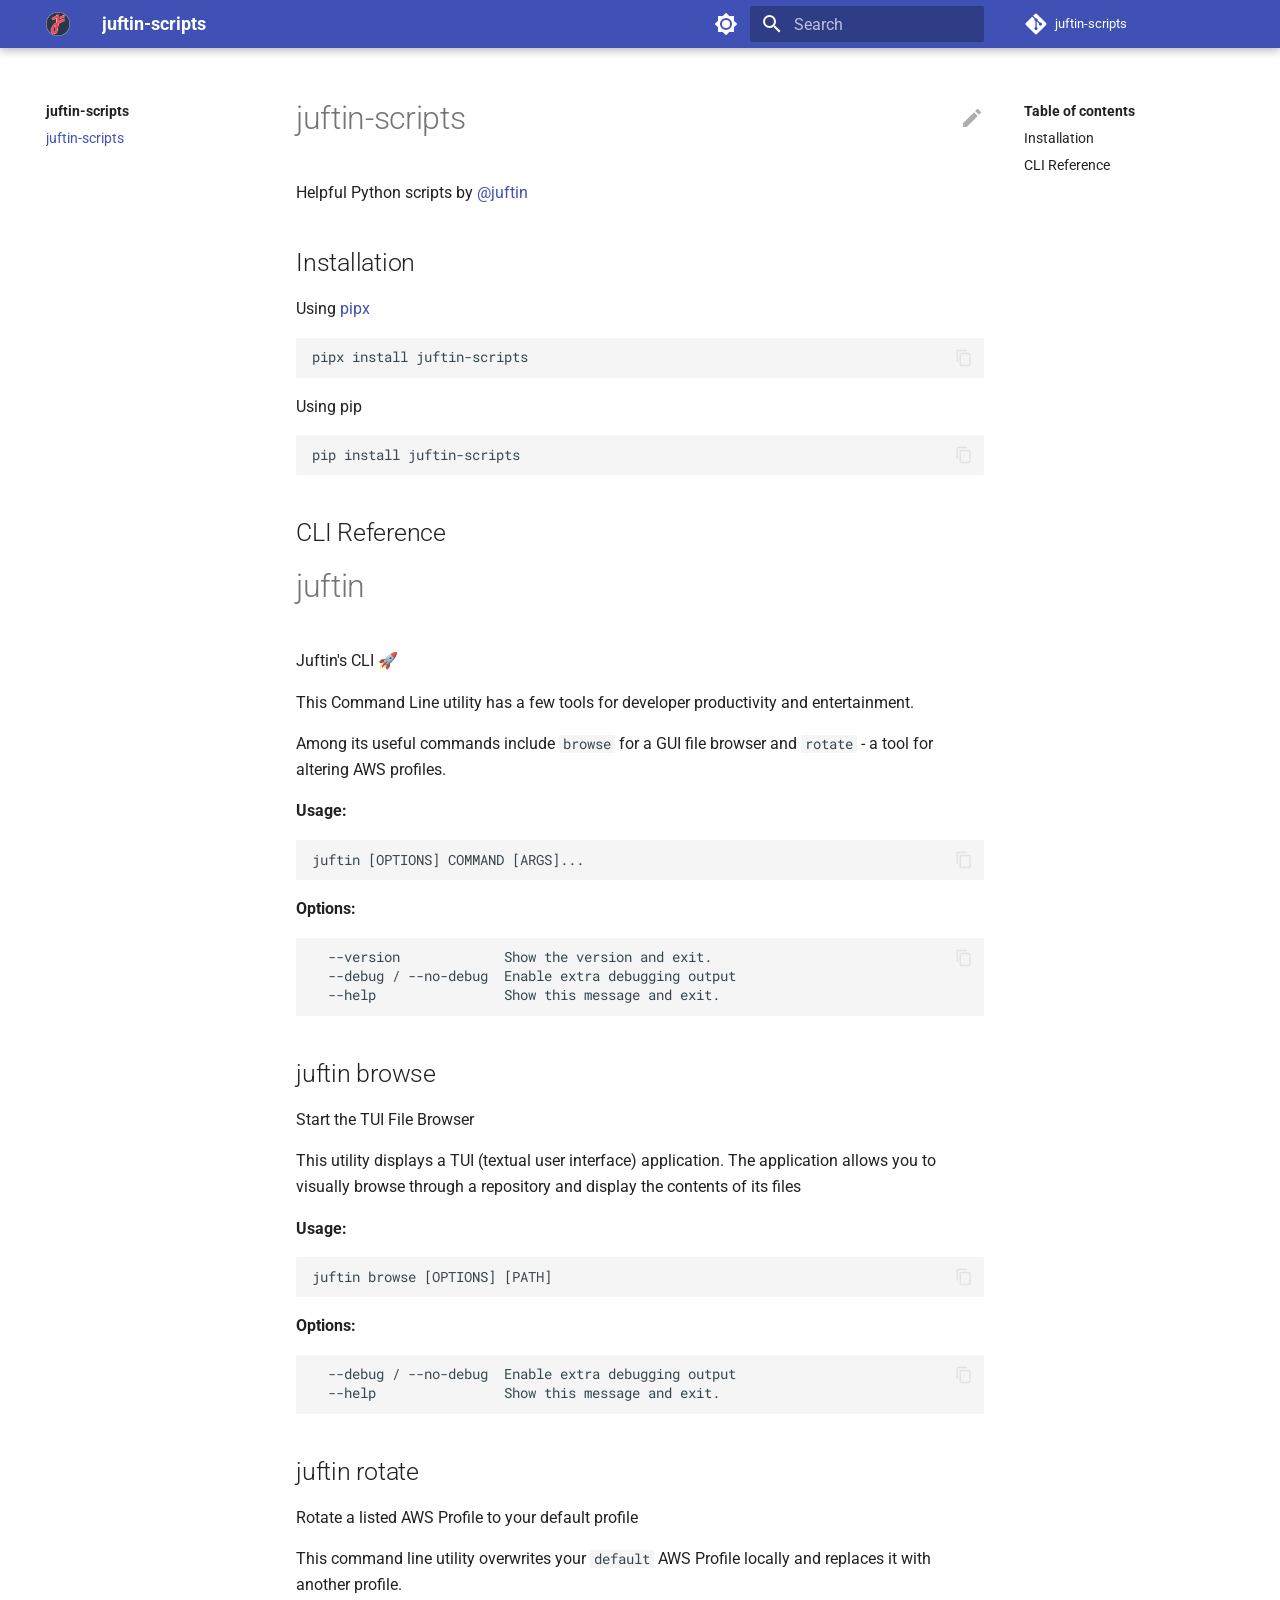
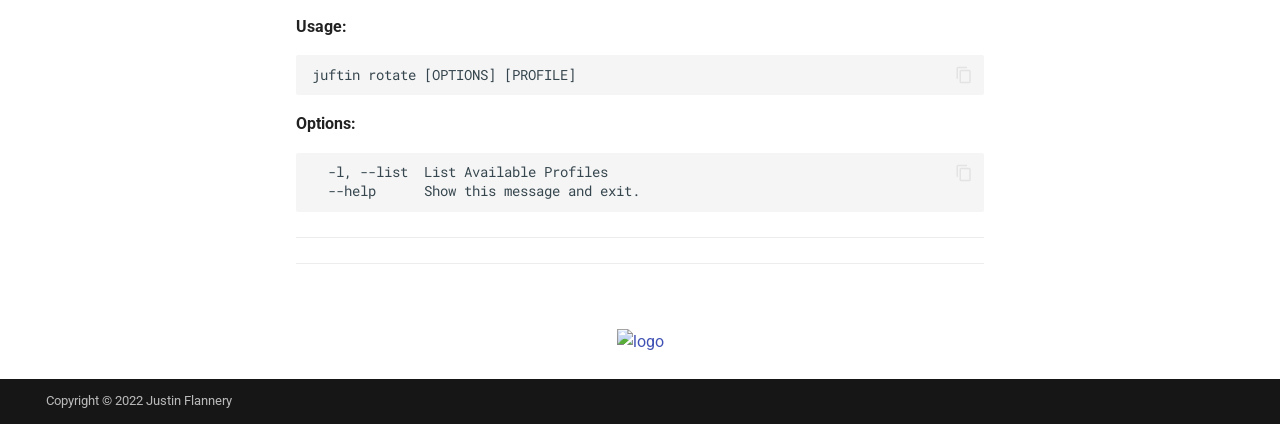
==== commit f609dc88: "Deployed 3a0b848 with MkDocs version: 1.4.2" ====
--- a/index.html
+++ b/index.html
@@ -379,7 +379,8 @@
 <pre><code>juftin browse [OPTIONS] [PATH]
 </code></pre>
 <p><strong>Options:</strong></p>
-<pre><code>  --help  Show this message and exit.
+<pre><code>  --debug / --no-debug  Enable extra debugging output
+  --help                Show this message and exit.
 </code></pre>
 <h2 id="juftin-rotate">juftin rotate<a class="headerlink" href="#juftin-rotate" title="Permanent link">#</a></h2>
 <p>Rotate a listed AWS Profile to your default profile</p>
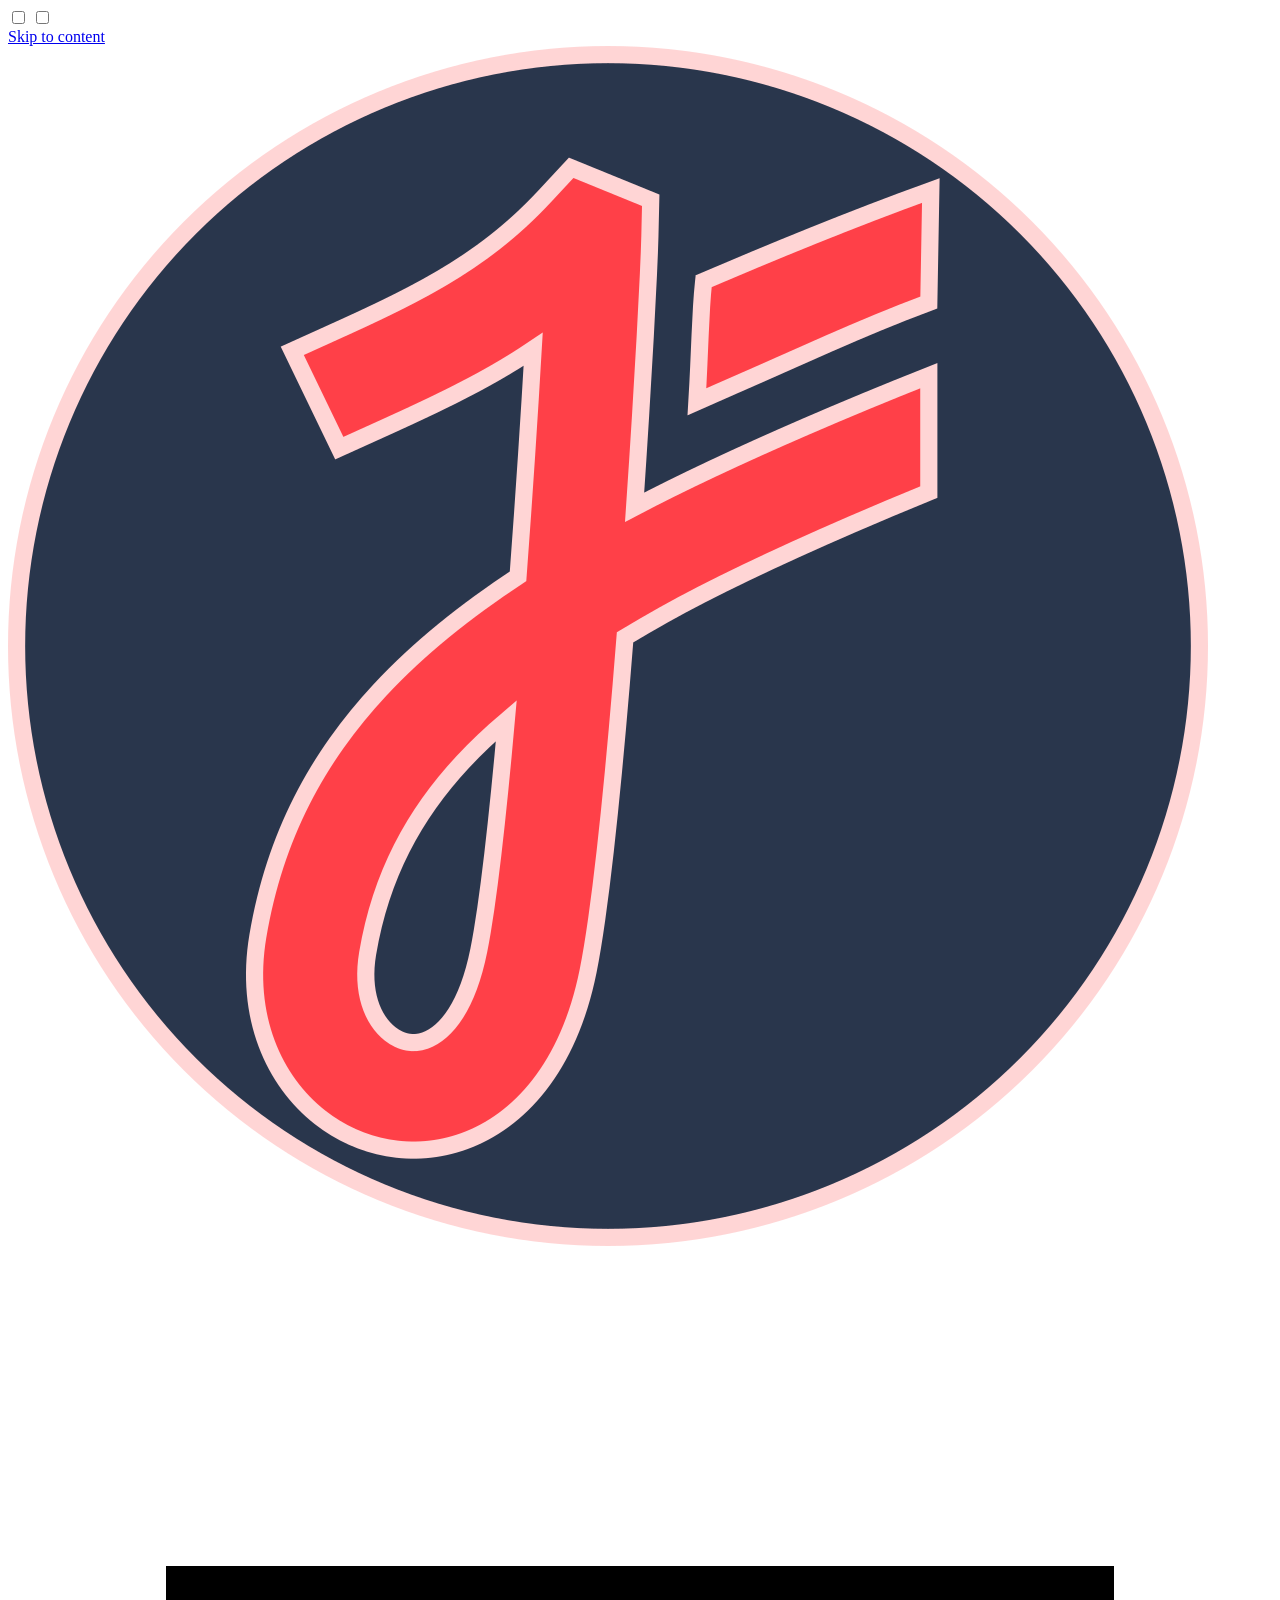
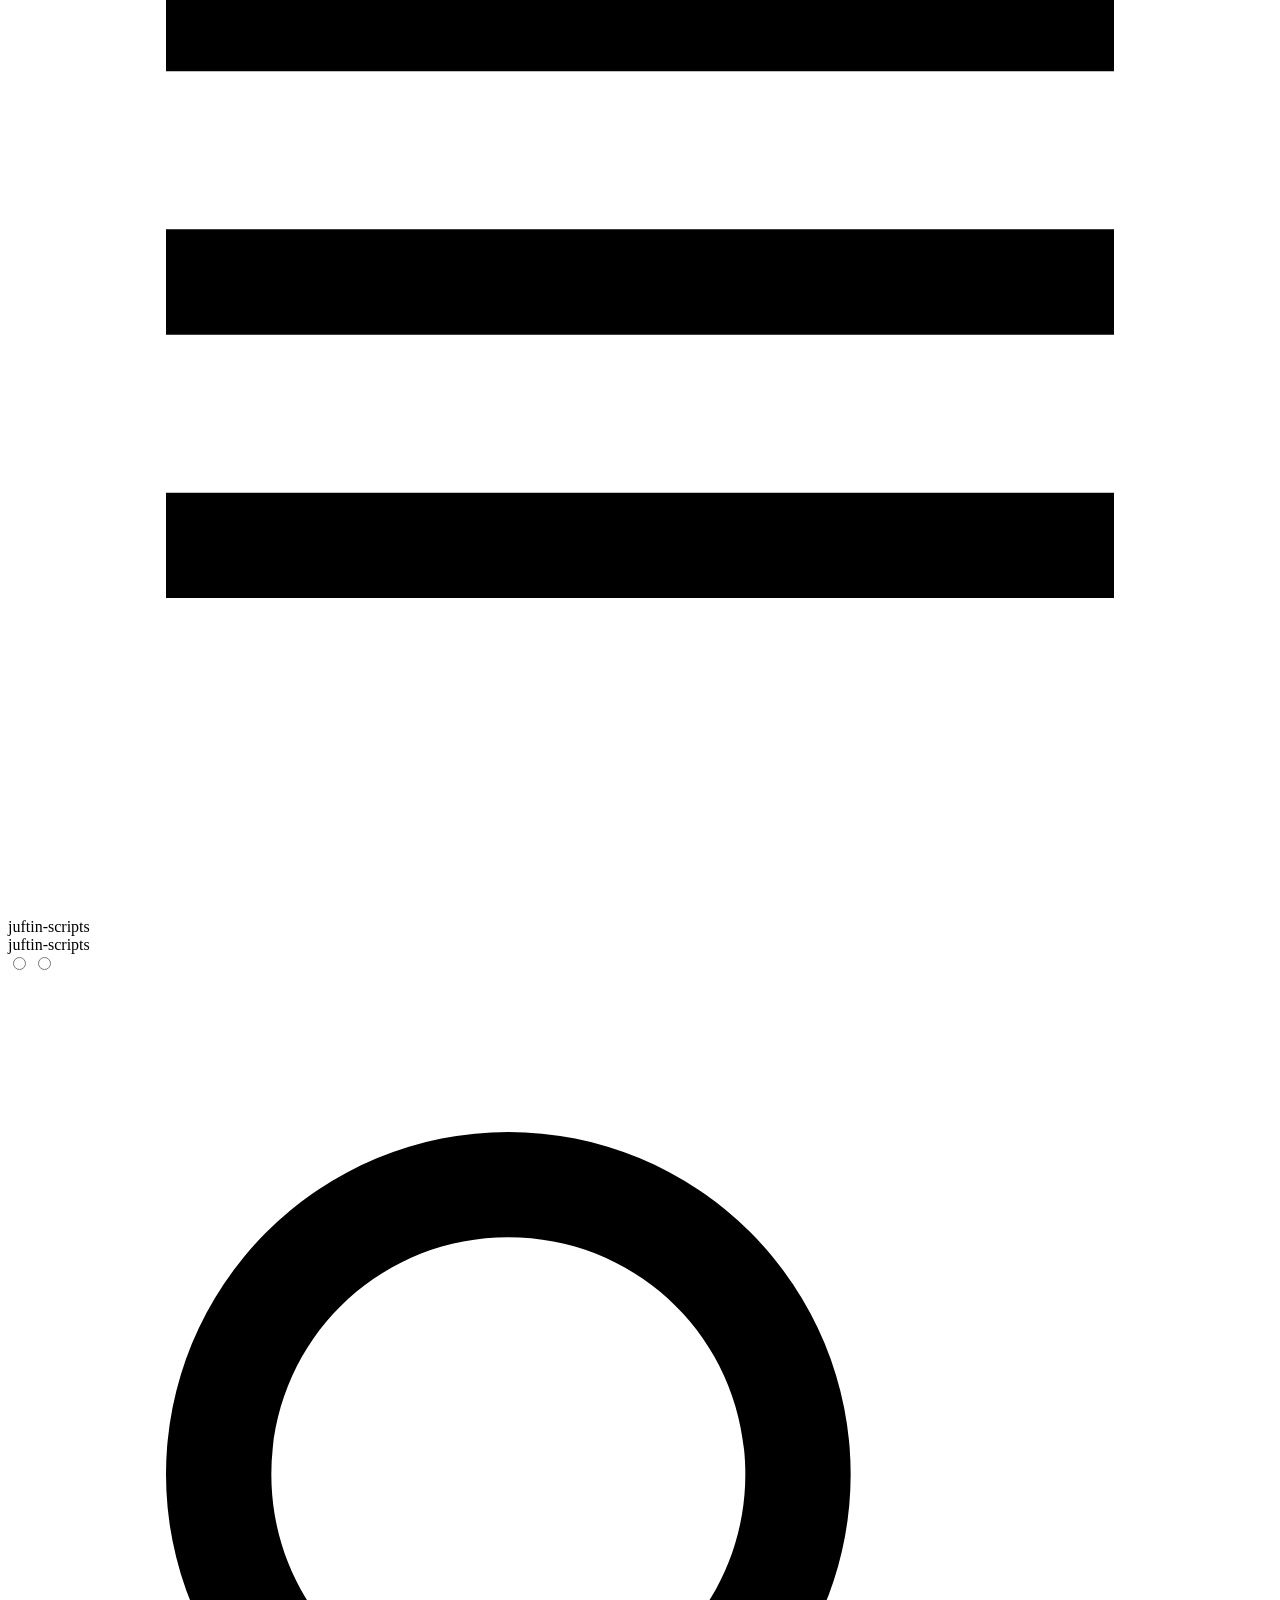
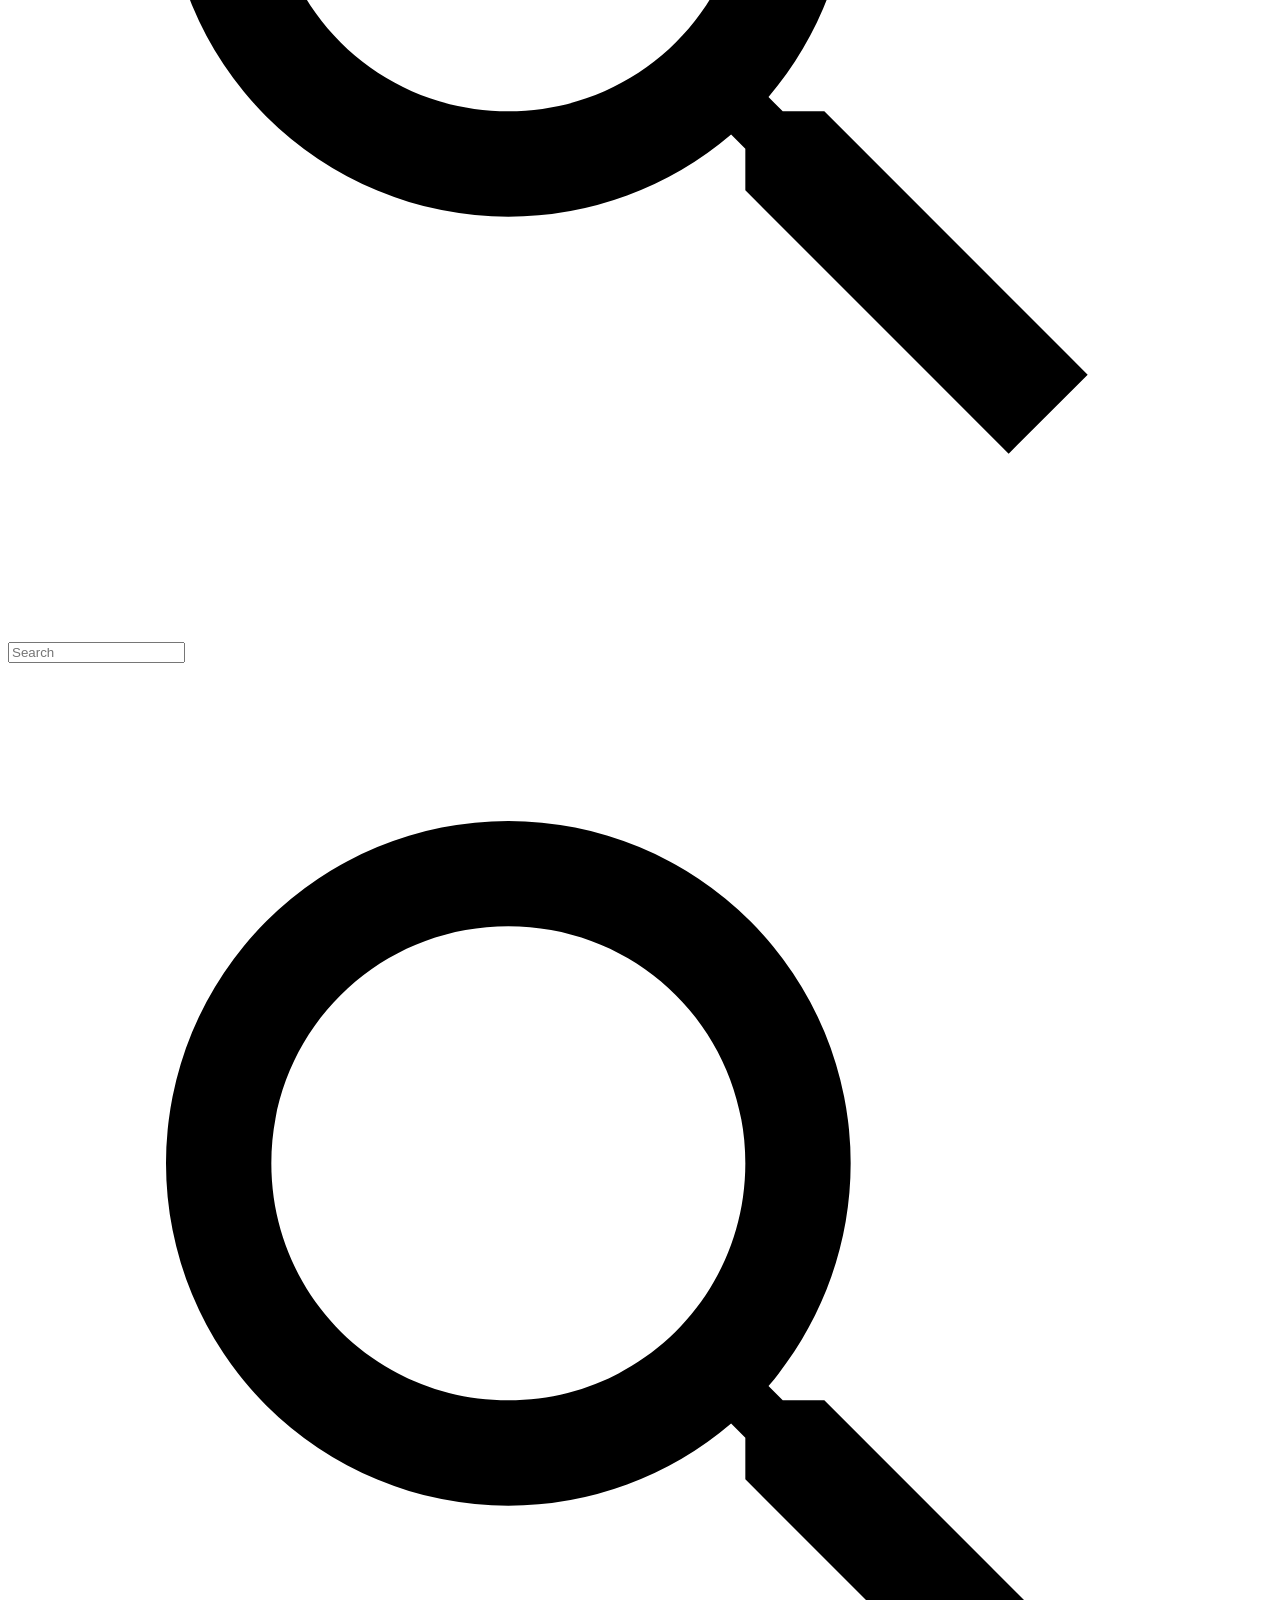
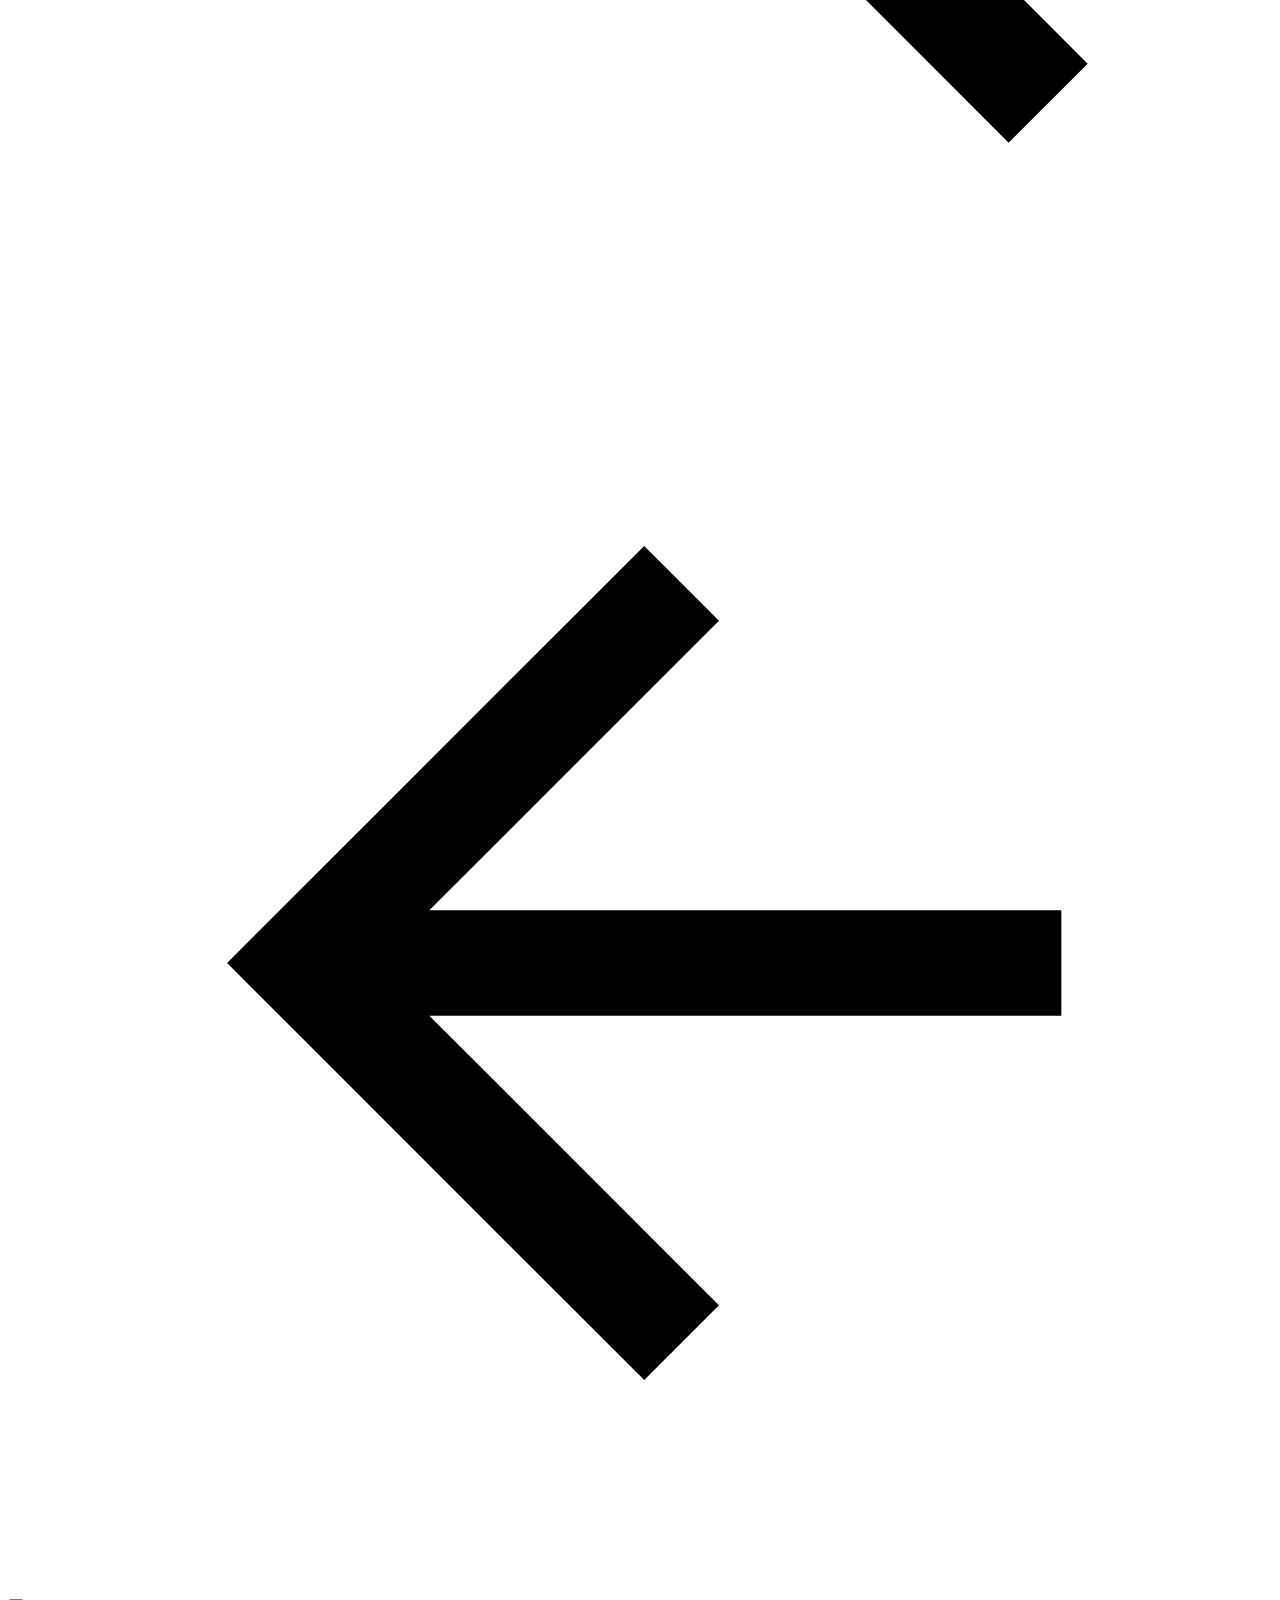
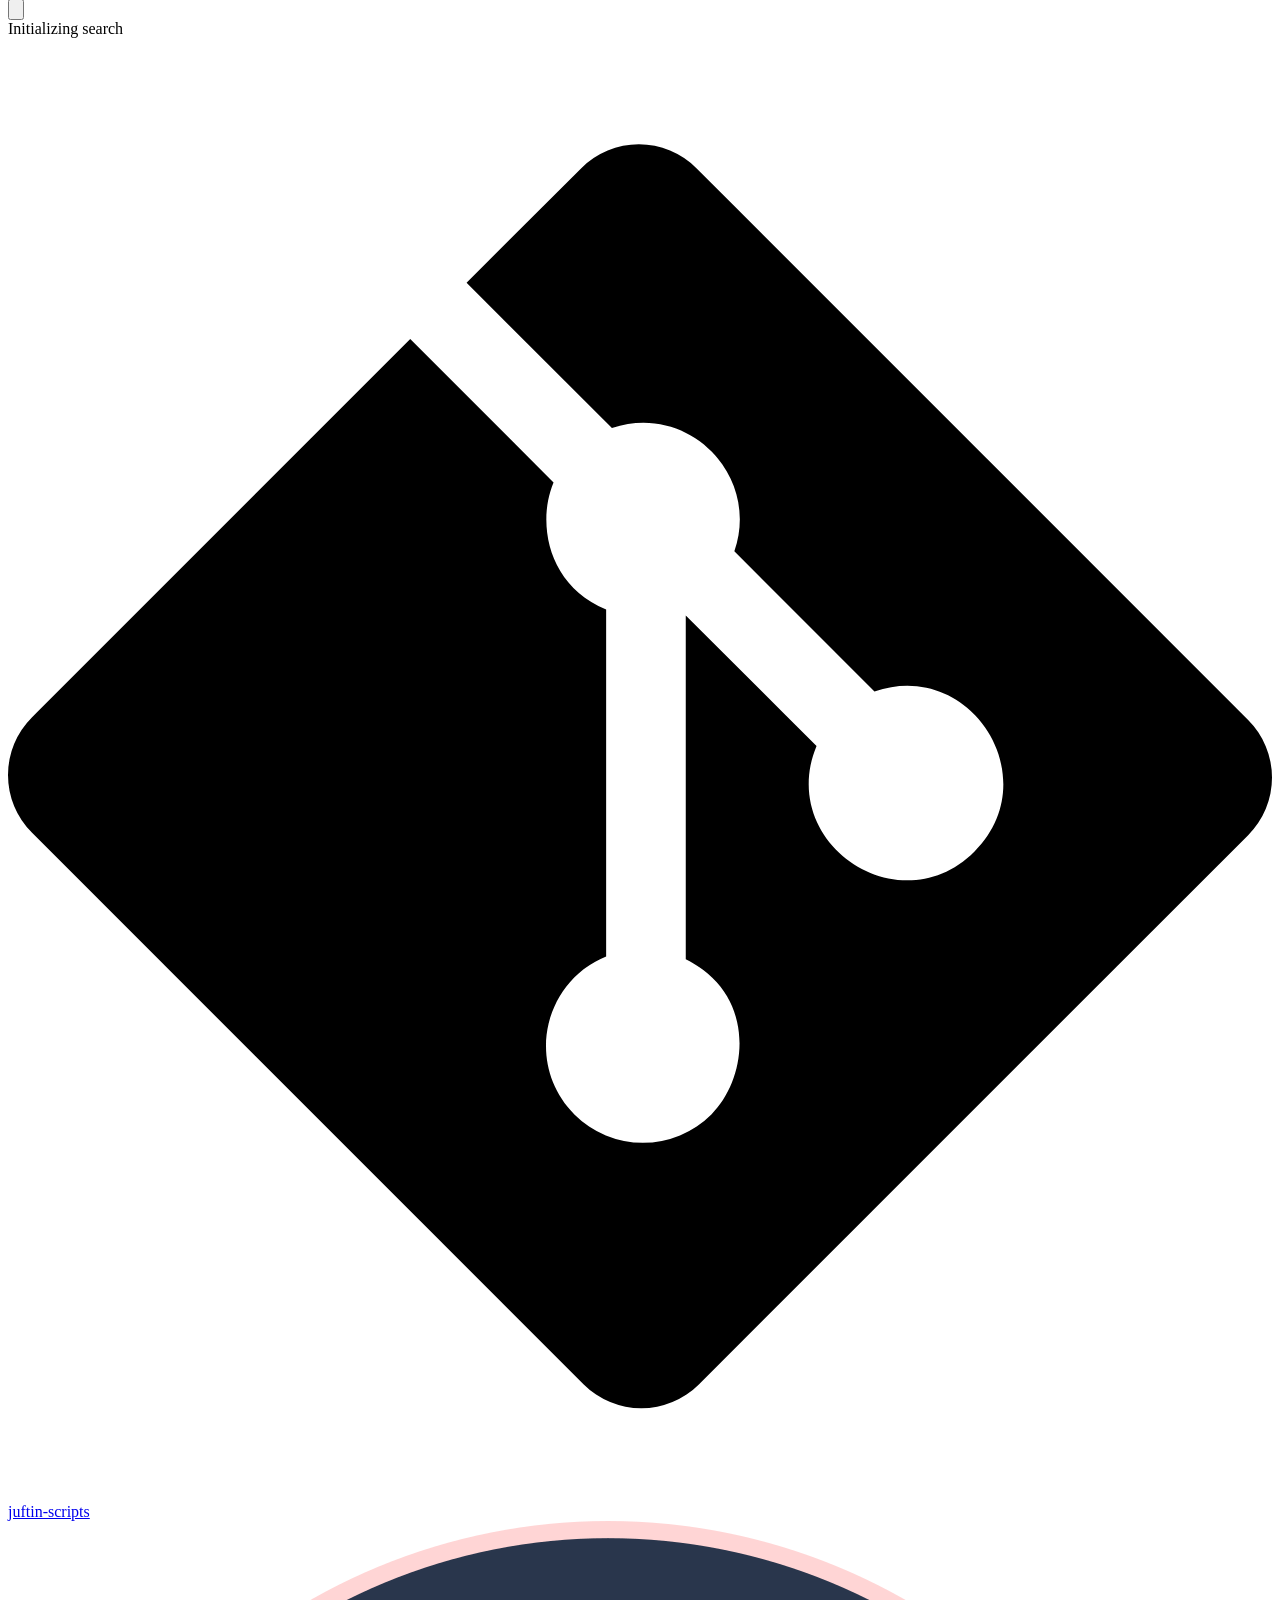
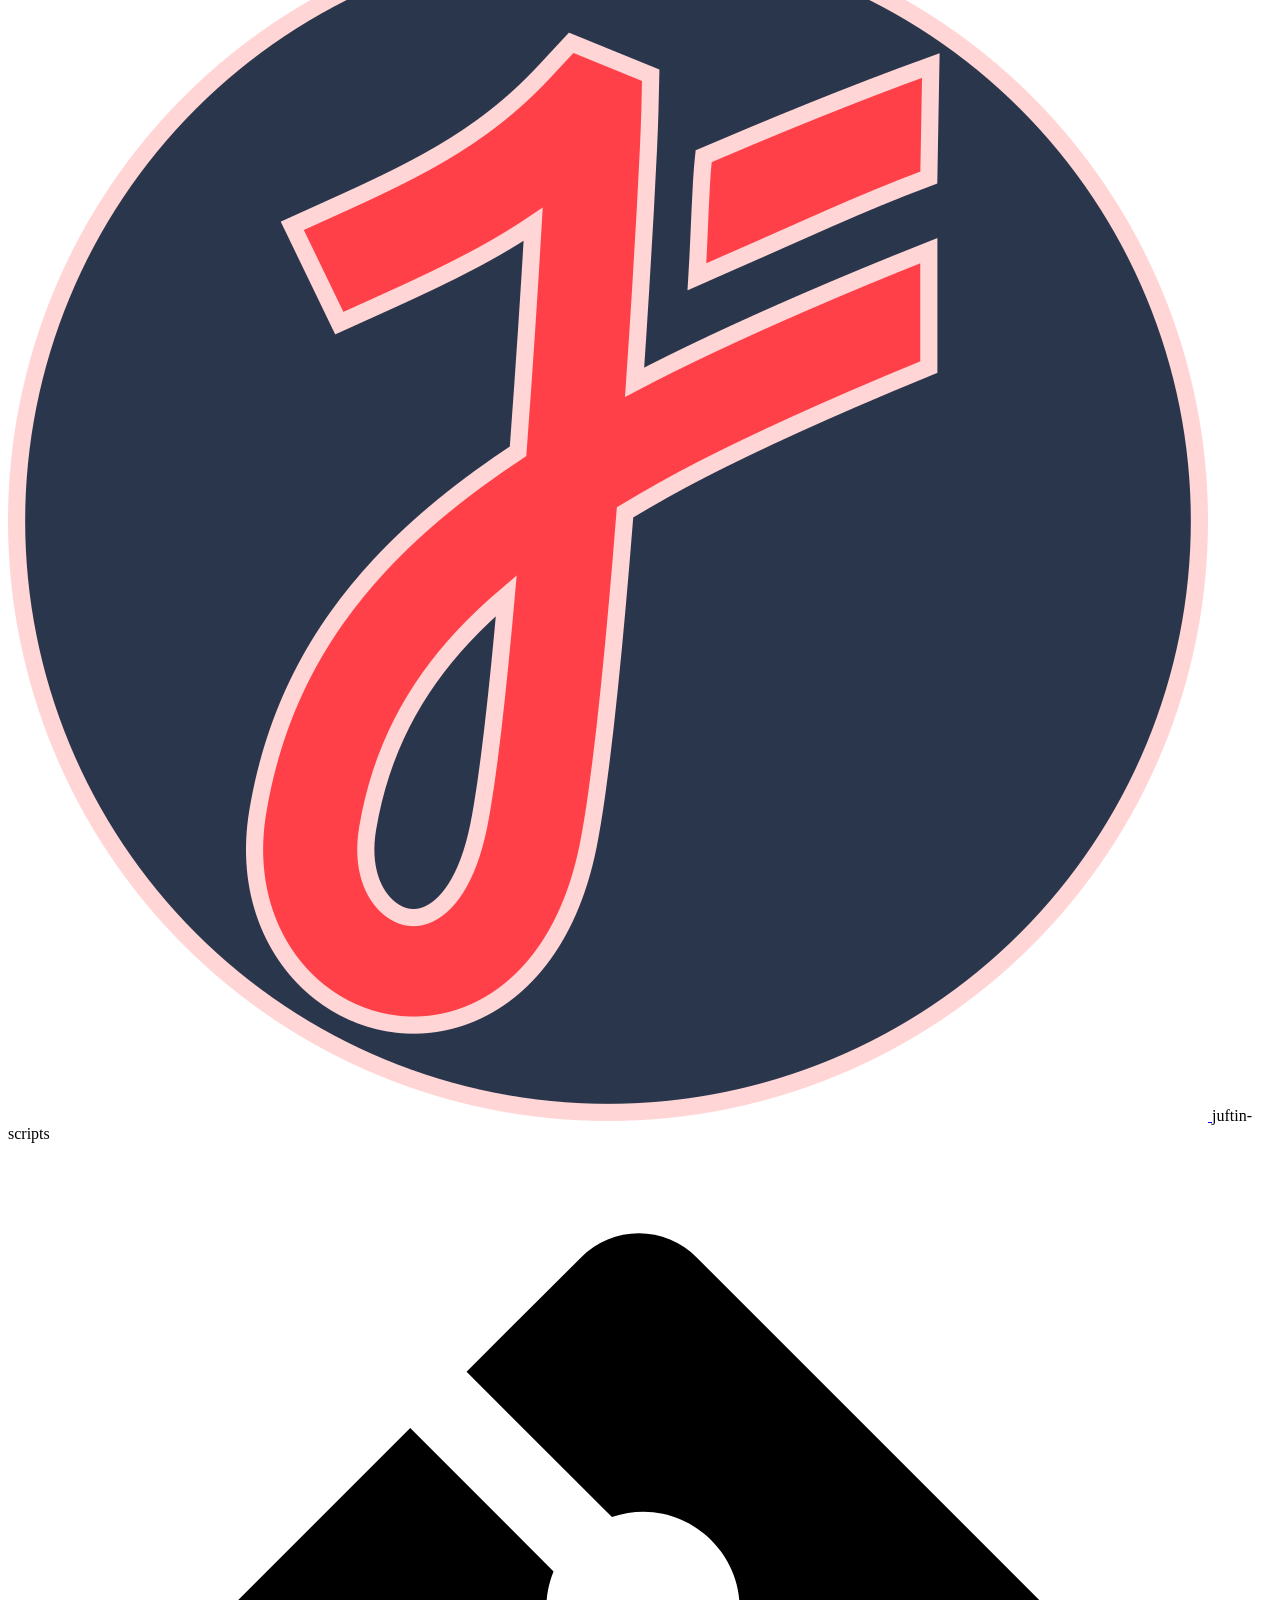
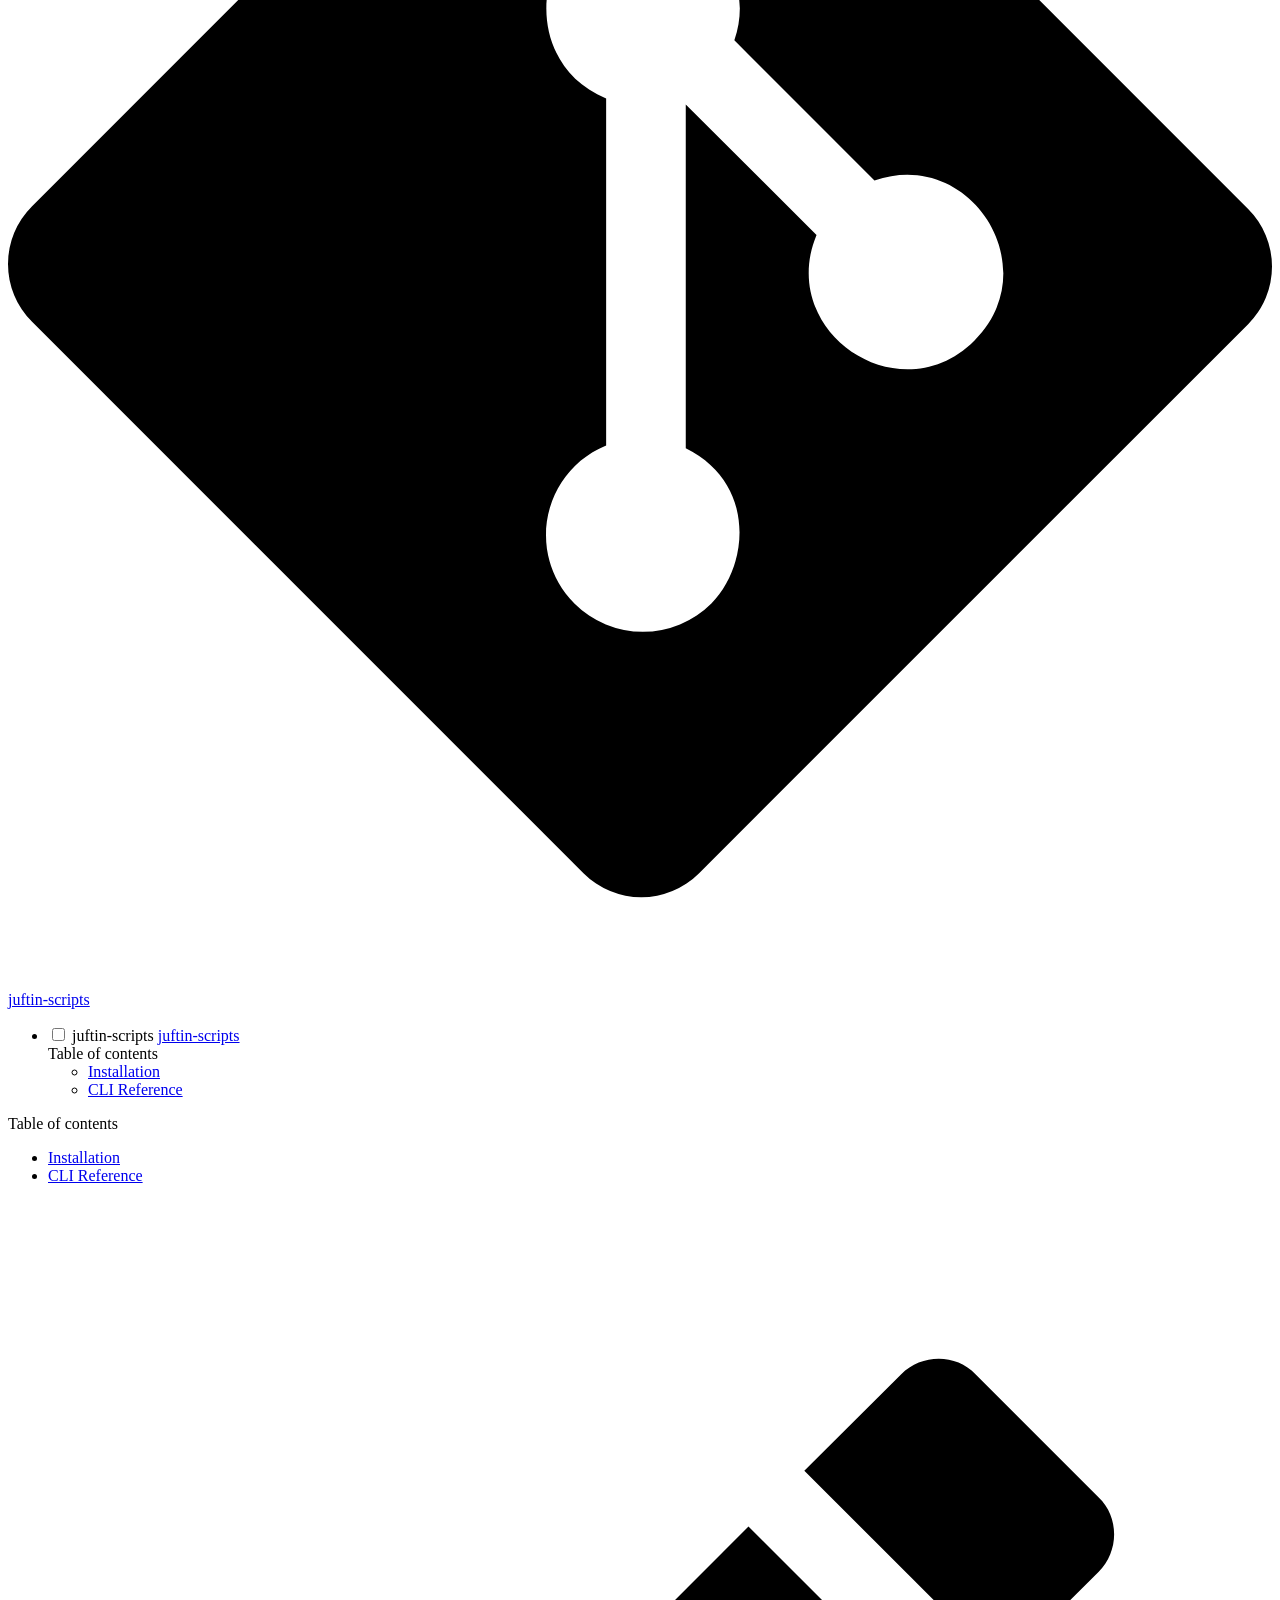
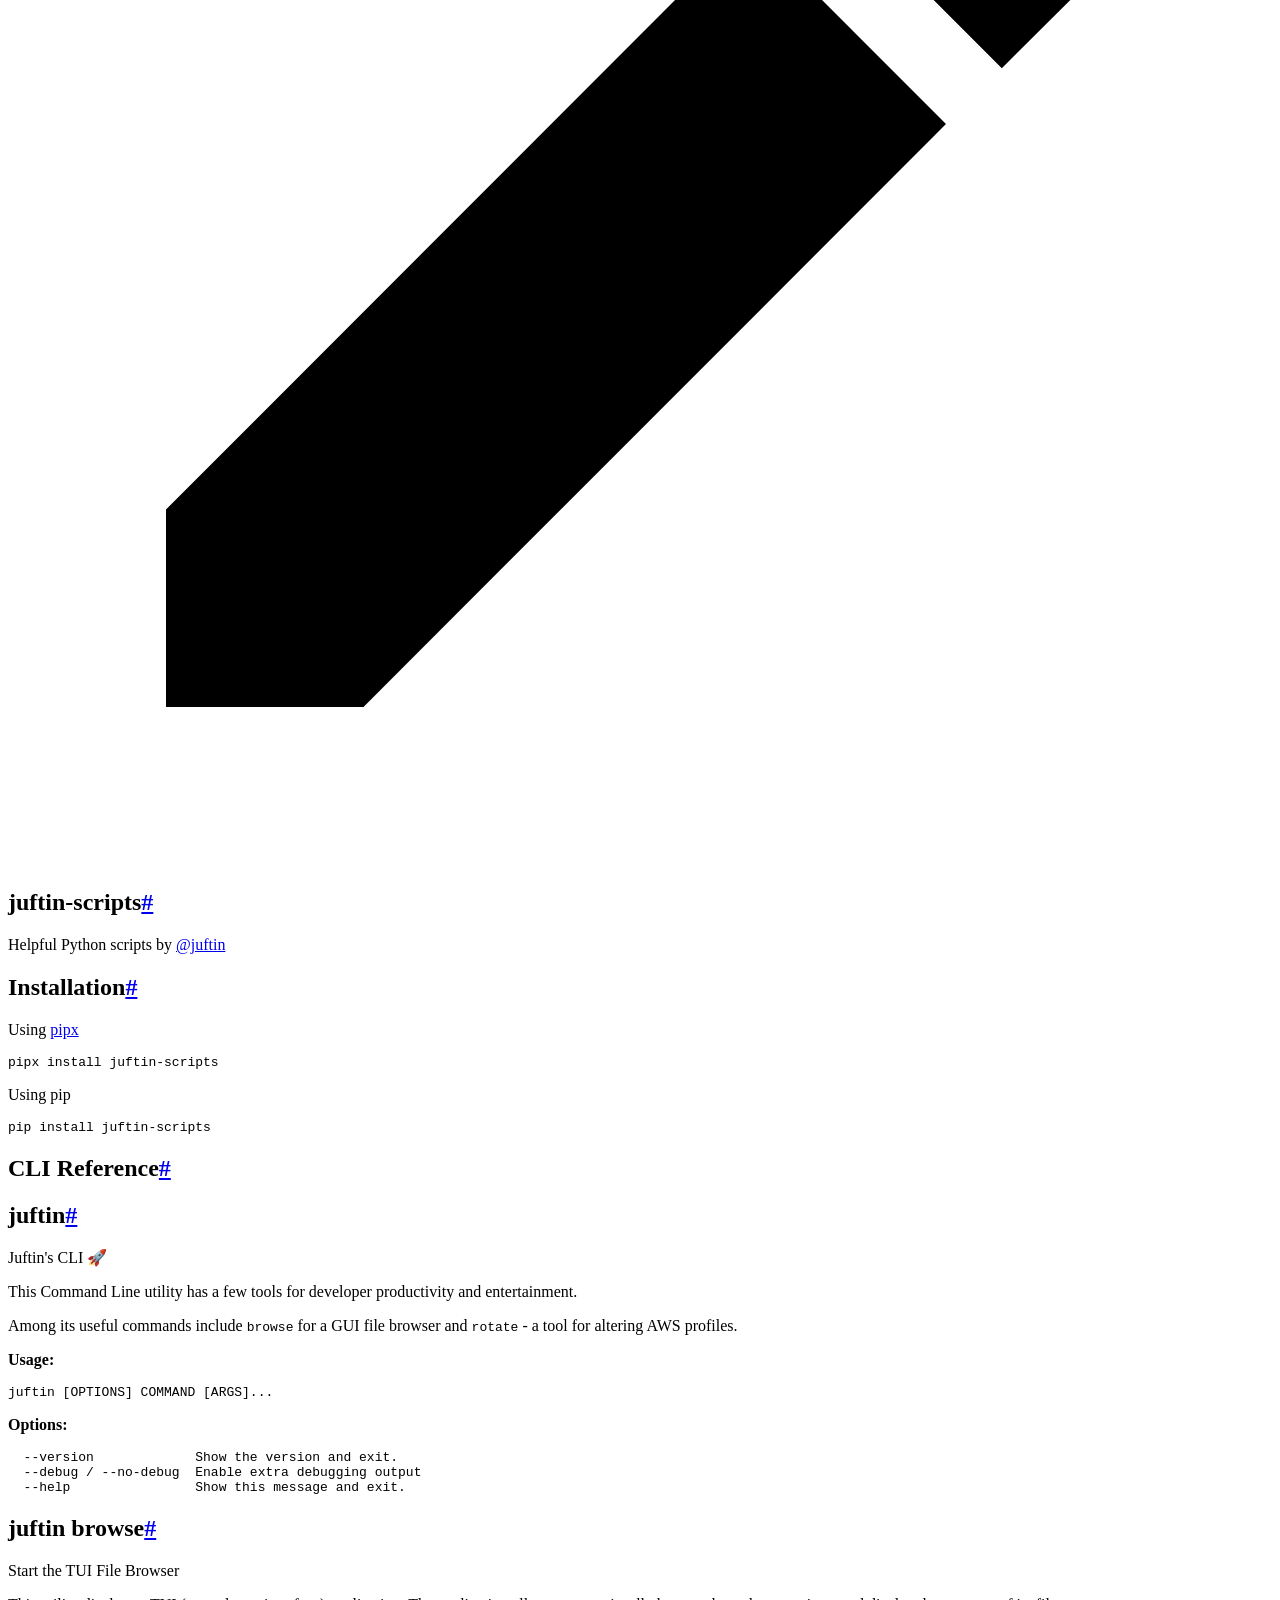
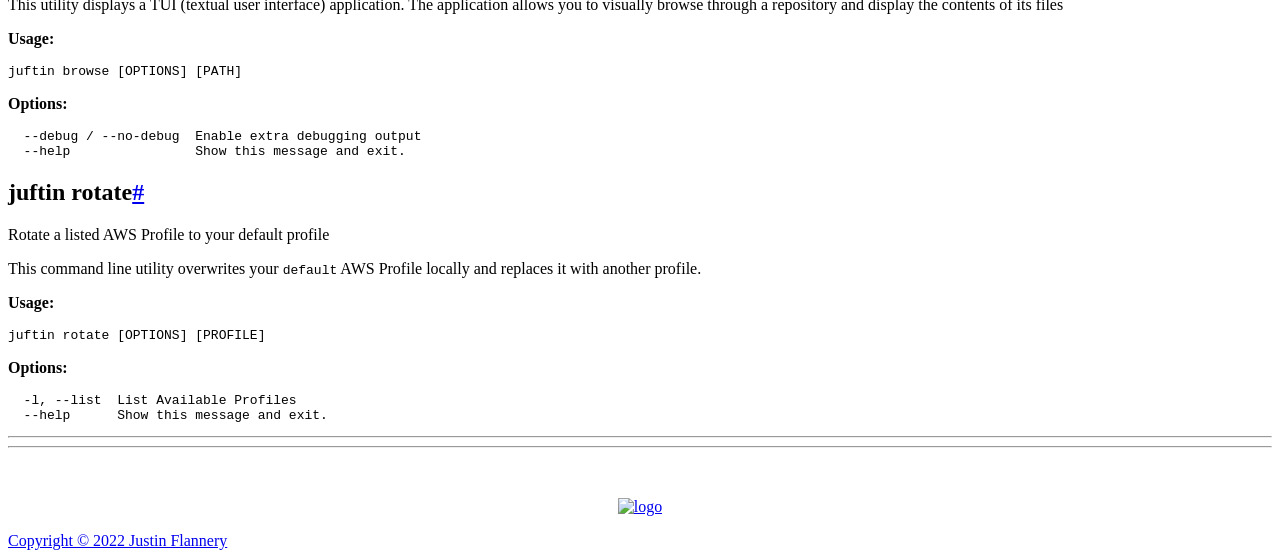
==== commit 809c6d76: "Deployed 9d18283 with MkDocs version: 1.4.2" ====
--- a/index.html
+++ b/index.html
@@ -11,7 +11,7 @@
       
       
       <link rel="icon" href="_static/favicon.ico">
-      <meta name="generator" content="mkdocs-1.4.2, mkdocs-material-8.5.7">
+      <meta name="generator" content="mkdocs-1.4.2, mkdocs-material-8.5.10">
     
     
       
@@ -19,10 +19,10 @@
       
     
     
-      <link rel="stylesheet" href="assets/stylesheets/main.20d9efc8.min.css">
-      
-        
-        <link rel="stylesheet" href="assets/stylesheets/palette.cbb835fc.min.css">
+      <link rel="stylesheet" href="assets/stylesheets/main.472b142f.min.css">
+      
+        
+        <link rel="stylesheet" href="assets/stylesheets/palette.08040f6c.min.css">
         
       
       
@@ -111,6 +111,7 @@
         
           
           
+          
           <input class="md-option" data-md-color-media="(prefers-color-scheme: light)" data-md-color-scheme="default" data-md-color-primary="" data-md-color-accent=""  aria-label="Switch to dark mode"  type="radio" name="__palette" id="__palette_1">
           
             <label class="md-header__button md-icon" title="Switch to dark mode" for="__palette_2" hidden>
@@ -118,6 +119,7 @@
             </label>
           
         
+          
           
           
           <input class="md-option" data-md-color-media="(prefers-color-scheme: dark)" data-md-color-scheme="slate" data-md-color-primary="" data-md-color-accent=""  aria-label="Switch to light mode"  type="radio" name="__palette" id="__palette_2">
@@ -436,7 +438,7 @@
     <script id="__config" type="application/json">{"base": ".", "features": [], "search": "assets/javascripts/workers/search.16e2a7d4.min.js", "translations": {"clipboard.copied": "Copied to clipboard", "clipboard.copy": "Copy to clipboard", "search.config.lang": "en", "search.config.pipeline": "trimmer, stopWordFilter", "search.config.separator": "[\\s\\-]+", "search.placeholder": "Search", "search.result.more.one": "1 more on this page", "search.result.more.other": "# more on this page", "search.result.none": "No matching documents", "search.result.one": "1 matching document", "search.result.other": "# matching documents", "search.result.placeholder": "Type to start searching", "search.result.term.missing": "Missing", "select.version.title": "Select version"}}</script>
     
     
-      <script src="assets/javascripts/bundle.8492ddcf.min.js"></script>
+      <script src="assets/javascripts/bundle.d6c3db9e.min.js"></script>
       
     
   </body>
--- a/assets/stylesheets/main.472b142f.min.css
+++ b/assets/stylesheets/main.472b142f.min.css
@@ -0,0 +1 @@
+@charset "UTF-8";html{-webkit-text-size-adjust:none;-moz-text-size-adjust:none;-ms-text-size-adjust:none;text-size-adjust:none;box-sizing:border-box}*,:after,:before{box-sizing:inherit}@media (prefers-reduced-motion){*,:after,:before{transition:none!important}}body{margin:0}a,button,input,label{-webkit-tap-highlight-color:transparent}a{color:inherit;text-decoration:none}hr{border:0;box-sizing:initial;display:block;height:.05rem;overflow:visible;padding:0}small{font-size:80%}sub,sup{line-height:1em}img{border-style:none}table{border-collapse:initial;border-spacing:0}td,th{font-weight:400;vertical-align:top}button{background:transparent;border:0;font-family:inherit;font-size:inherit;margin:0;padding:0}input{border:0;outline:none}:root{--md-primary-fg-color:#4051b5;--md-primary-fg-color--light:#5d6cc0;--md-primary-fg-color--dark:#303fa1;--md-primary-bg-color:#fff;--md-primary-bg-color--light:hsla(0,0%,100%,.7);--md-accent-fg-color:#526cfe;--md-accent-fg-color--transparent:rgba(82,108,254,.1);--md-accent-bg-color:#fff;--md-accent-bg-color--light:hsla(0,0%,100%,.7)}:root,[data-md-color-scheme=default]{--md-default-fg-color:rgba(0,0,0,.87);--md-default-fg-color--light:rgba(0,0,0,.54);--md-default-fg-color--lighter:rgba(0,0,0,.32);--md-default-fg-color--lightest:rgba(0,0,0,.07);--md-default-bg-color:#fff;--md-default-bg-color--light:hsla(0,0%,100%,.7);--md-default-bg-color--lighter:hsla(0,0%,100%,.3);--md-default-bg-color--lightest:hsla(0,0%,100%,.12);--md-code-fg-color:#36464e;--md-code-bg-color:#f5f5f5;--md-code-hl-color:rgba(255,255,0,.5);--md-code-hl-number-color:#d52a2a;--md-code-hl-special-color:#db1457;--md-code-hl-function-color:#a846b9;--md-code-hl-constant-color:#6e59d9;--md-code-hl-keyword-color:#3f6ec6;--md-code-hl-string-color:#1c7d4d;--md-code-hl-name-color:var(--md-code-fg-color);--md-code-hl-operator-color:var(--md-default-fg-color--light);--md-code-hl-punctuation-color:var(--md-default-fg-color--light);--md-code-hl-comment-color:var(--md-default-fg-color--light);--md-code-hl-generic-color:var(--md-default-fg-color--light);--md-code-hl-variable-color:var(--md-default-fg-color--light);--md-typeset-color:var(--md-default-fg-color);--md-typeset-a-color:var(--md-primary-fg-color);--md-typeset-mark-color:rgba(255,255,0,.5);--md-typeset-del-color:rgba(245,80,61,.15);--md-typeset-ins-color:rgba(11,213,112,.15);--md-typeset-kbd-color:#fafafa;--md-typeset-kbd-accent-color:#fff;--md-typeset-kbd-border-color:#b8b8b8;--md-typeset-table-color:rgba(0,0,0,.12);--md-admonition-fg-color:var(--md-default-fg-color);--md-admonition-bg-color:var(--md-default-bg-color);--md-footer-fg-color:#fff;--md-footer-fg-color--light:hsla(0,0%,100%,.7);--md-footer-fg-color--lighter:hsla(0,0%,100%,.3);--md-footer-bg-color:rgba(0,0,0,.87);--md-footer-bg-color--dark:rgba(0,0,0,.32);--md-shadow-z1:0 0.2rem 0.5rem rgba(0,0,0,.05),0 0 0.05rem rgba(0,0,0,.1);--md-shadow-z2:0 0.2rem 0.5rem rgba(0,0,0,.1),0 0 0.05rem rgba(0,0,0,.25);--md-shadow-z3:0 0.2rem 0.5rem rgba(0,0,0,.2),0 0 0.05rem rgba(0,0,0,.35)}.md-icon svg{fill:currentcolor;display:block;height:1.2rem;width:1.2rem}body{-webkit-font-smoothing:antialiased;-moz-osx-font-smoothing:grayscale;--md-text-font-family:var(--md-text-font,_),-apple-system,BlinkMacSystemFont,Helvetica,Arial,sans-serif;--md-code-font-family:var(--md-code-font,_),SFMono-Regular,Consolas,Menlo,monospace}body,input{font-feature-settings:"kern","liga";font-family:var(--md-text-font-family)}body,code,input,kbd,pre{color:var(--md-typeset-color)}code,kbd,pre{font-feature-settings:"kern";font-family:var(--md-code-font-family)}:root{--md-typeset-table-sort-icon:url('data:image/svg+xml;charset=utf-8,<svg xmlns="http://www.w3.org/2000/svg" viewBox="0 0 24 24"><path d="m18 21-4-4h3V7h-3l4-4 4 4h-3v10h3M2 19v-2h10v2M2 13v-2h7v2M2 7V5h4v2H2Z"/></svg>');--md-typeset-table-sort-icon--asc:url('data:image/svg+xml;charset=utf-8,<svg xmlns="http://www.w3.org/2000/svg" viewBox="0 0 24 24"><path d="M19 17h3l-4 4-4-4h3V3h2M2 17h10v2H2M6 5v2H2V5m0 6h7v2H2v-2Z"/></svg>');--md-typeset-table-sort-icon--desc:url('data:image/svg+xml;charset=utf-8,<svg xmlns="http://www.w3.org/2000/svg" viewBox="0 0 24 24"><path d="M19 7h3l-4-4-4 4h3v14h2M2 17h10v2H2M6 5v2H2V5m0 6h7v2H2v-2Z"/></svg>')}.md-typeset{-webkit-print-color-adjust:exact;color-adjust:exact;font-size:.8rem;line-height:1.6}@media print{.md-typeset{font-size:.68rem}}.md-typeset blockquote,.md-typeset dl,.md-typeset figure,.md-typeset ol,.md-typeset pre,.md-typeset ul{margin-bottom:1em;margin-top:1em}.md-typeset h1{color:var(--md-default-fg-color--light);font-size:2em;line-height:1.3;margin:0 0 1.25em}.md-typeset h1,.md-typeset h2{font-weight:300;letter-spacing:-.01em}.md-typeset h2{font-size:1.5625em;line-height:1.4;margin:1.6em 0 .64em}.md-typeset h3{font-size:1.25em;font-weight:400;letter-spacing:-.01em;line-height:1.5;margin:1.6em 0 .8em}.md-typeset h2+h3{margin-top:.8em}.md-typeset h4{font-weight:700;letter-spacing:-.01em;margin:1em 0}.md-typeset h5,.md-typeset h6{color:var(--md-default-fg-color--light);font-size:.8em;font-weight:700;letter-spacing:-.01em;margin:1.25em 0}.md-typeset h5{text-transform:uppercase}.md-typeset hr{border-bottom:.05rem solid var(--md-default-fg-color--lightest);display:flow-root;margin:1.5em 0}.md-typeset a{color:var(--md-typeset-a-color);word-break:break-word}.md-typeset a,.md-typeset a:before{transition:color 125ms}.md-typeset a:focus,.md-typeset a:hover{color:var(--md-accent-fg-color)}.md-typeset a:focus code,.md-typeset a:hover code{background-color:var(--md-accent-fg-color--transparent)}.md-typeset a code{color:currentcolor;transition:background-color 125ms}.md-typeset a.focus-visible{outline-color:var(--md-accent-fg-color);outline-offset:.2rem}.md-typeset code,.md-typeset kbd,.md-typeset pre{color:var(--md-code-fg-color);direction:ltr;font-variant-ligatures:none}@media print{.md-typeset code,.md-typeset kbd,.md-typeset pre{white-space:pre-wrap}}.md-typeset code{background-color:var(--md-code-bg-color);border-radius:.1rem;-webkit-box-decoration-break:clone;box-decoration-break:clone;font-size:.85em;padding:0 .2941176471em;word-break:break-word}.md-typeset code:not(.focus-visible){-webkit-tap-highlight-color:transparent;outline:none}.md-typeset pre{display:flow-root;line-height:1.4;position:relative}.md-typeset pre>code{-webkit-box-decoration-break:slice;box-decoration-break:slice;box-shadow:none;display:block;margin:0;outline-color:var(--md-accent-fg-color);overflow:auto;padding:.7720588235em 1.1764705882em;scrollbar-color:var(--md-default-fg-color--lighter) transparent;scrollbar-width:thin;touch-action:auto;word-break:normal}.md-typeset pre>code:hover{scrollbar-color:var(--md-accent-fg-color) transparent}.md-typeset pre>code::-webkit-scrollbar{height:.2rem;width:.2rem}.md-typeset pre>code::-webkit-scrollbar-thumb{background-color:var(--md-default-fg-color--lighter)}.md-typeset pre>code::-webkit-scrollbar-thumb:hover{background-color:var(--md-accent-fg-color)}.md-typeset kbd{background-color:var(--md-typeset-kbd-color);border-radius:.1rem;box-shadow:0 .1rem 0 .05rem var(--md-typeset-kbd-border-color),0 .1rem 0 var(--md-typeset-kbd-border-color),0 -.1rem .2rem var(--md-typeset-kbd-accent-color) inset;color:var(--md-default-fg-color);display:inline-block;font-size:.75em;padding:0 .6666666667em;vertical-align:text-top;word-break:break-word}.md-typeset mark{background-color:var(--md-typeset-mark-color);-webkit-box-decoration-break:clone;box-decoration-break:clone;color:inherit;word-break:break-word}.md-typeset abbr{border-bottom:.05rem dotted var(--md-default-fg-color--light);cursor:help;text-decoration:none}@media (hover:none){.md-typeset abbr{position:relative}.md-typeset abbr[title]:-webkit-any(:focus,:hover):after{background-color:var(--md-default-fg-color);border-radius:.1rem;box-shadow:var(--md-shadow-z3);color:var(--md-default-bg-color);content:attr(title);display:inline-block;font-size:.7rem;margin-top:2em;max-width:80%;min-width:-webkit-max-content;min-width:max-content;padding:.2rem .3rem;position:absolute;width:auto}.md-typeset abbr[title]:-moz-any(:focus,:hover):after{background-color:var(--md-default-fg-color);border-radius:.1rem;box-shadow:var(--md-shadow-z3);color:var(--md-default-bg-color);content:attr(title);display:inline-block;font-size:.7rem;margin-top:2em;max-width:80%;min-width:-moz-max-content;min-width:max-content;padding:.2rem .3rem;position:absolute;width:auto}[dir=ltr] .md-typeset abbr[title]:-webkit-any(:focus,:hover):after{left:0}[dir=ltr] .md-typeset abbr[title]:-moz-any(:focus,:hover):after{left:0}[dir=ltr] .md-typeset abbr[title]:is(:focus,:hover):after{left:0}[dir=rtl] .md-typeset abbr[title]:-webkit-any(:focus,:hover):after{right:0}[dir=rtl] .md-typeset abbr[title]:-moz-any(:focus,:hover):after{right:0}[dir=rtl] .md-typeset abbr[title]:is(:focus,:hover):after{right:0}.md-typeset abbr[title]:is(:focus,:hover):after{background-color:var(--md-default-fg-color);border-radius:.1rem;box-shadow:var(--md-shadow-z3);color:var(--md-default-bg-color);content:attr(title);display:inline-block;font-size:.7rem;margin-top:2em;max-width:80%;min-width:-webkit-max-content;min-width:-moz-max-content;min-width:max-content;padding:.2rem .3rem;position:absolute;width:auto}}.md-typeset small{opacity:.75}[dir=ltr] .md-typeset sub,[dir=ltr] .md-typeset sup{margin-left:.078125em}[dir=rtl] .md-typeset sub,[dir=rtl] .md-typeset sup{margin-right:.078125em}[dir=ltr] .md-typeset blockquote{padding-left:.6rem}[dir=rtl] .md-typeset blockquote{padding-right:.6rem}[dir=ltr] .md-typeset blockquote{border-left:.2rem solid var(--md-default-fg-color--lighter)}[dir=rtl] .md-typeset blockquote{border-right:.2rem solid var(--md-default-fg-color--lighter)}.md-typeset blockquote{color:var(--md-default-fg-color--light);margin-left:0;margin-right:0}.md-typeset ul{list-style-type:disc}[dir=ltr] .md-typeset ol,[dir=ltr] .md-typeset ul{margin-left:.625em}[dir=rtl] .md-typeset ol,[dir=rtl] .md-typeset ul{margin-right:.625em}.md-typeset ol,.md-typeset ul{padding:0}.md-typeset ol:not([hidden]),.md-typeset ul:not([hidden]){display:flow-root}.md-typeset ol ol,.md-typeset ul ol{list-style-type:lower-alpha}.md-typeset ol ol ol,.md-typeset ul ol ol{list-style-type:lower-roman}[dir=ltr] .md-typeset ol li,[dir=ltr] .md-typeset ul li{margin-left:1.25em}[dir=rtl] .md-typeset ol li,[dir=rtl] .md-typeset ul li{margin-right:1.25em}.md-typeset ol li,.md-typeset ul li{margin-bottom:.5em}.md-typeset ol li blockquote,.md-typeset ol li p,.md-typeset ul li blockquote,.md-typeset ul li p{margin:.5em 0}.md-typeset ol li:last-child,.md-typeset ul li:last-child{margin-bottom:0}.md-typeset ol li :-webkit-any(ul,ol),.md-typeset ul li :-webkit-any(ul,ol){margin-bottom:.5em;margin-top:.5em}.md-typeset ol li :-moz-any(ul,ol),.md-typeset ul li :-moz-any(ul,ol){margin-bottom:.5em;margin-top:.5em}[dir=ltr] .md-typeset ol li :-webkit-any(ul,ol),[dir=ltr] .md-typeset ul li :-webkit-any(ul,ol){margin-left:.625em}[dir=ltr] .md-typeset ol li :-moz-any(ul,ol),[dir=ltr] .md-typeset ul li :-moz-any(ul,ol){margin-left:.625em}[dir=ltr] .md-typeset ol li :is(ul,ol),[dir=ltr] .md-typeset ul li :is(ul,ol){margin-left:.625em}[dir=rtl] .md-typeset ol li :-webkit-any(ul,ol),[dir=rtl] .md-typeset ul li :-webkit-any(ul,ol){margin-right:.625em}[dir=rtl] .md-typeset ol li :-moz-any(ul,ol),[dir=rtl] .md-typeset ul li :-moz-any(ul,ol){margin-right:.625em}[dir=rtl] .md-typeset ol li :is(ul,ol),[dir=rtl] .md-typeset ul li :is(ul,ol){margin-right:.625em}.md-typeset ol li :is(ul,ol),.md-typeset ul li :is(ul,ol){margin-bottom:.5em;margin-top:.5em}[dir=ltr] .md-typeset dd{margin-left:1.875em}[dir=rtl] .md-typeset dd{margin-right:1.875em}.md-typeset dd{margin-bottom:1.5em;margin-top:1em}.md-typeset img,.md-typeset svg,.md-typeset video{height:auto;max-width:100%}.md-typeset img[align=left]{margin:1em 1em 1em 0}.md-typeset img[align=right]{margin:1em 0 1em 1em}.md-typeset img[align]:only-child{margin-top:0}.md-typeset img[src$="#gh-dark-mode-only"],.md-typeset img[src$="#only-dark"]{display:none}.md-typeset figure{display:flow-root;margin:1em auto;max-width:100%;text-align:center;width:-webkit-fit-content;width:-moz-fit-content;width:fit-content}.md-typeset figure img{display:block}.md-typeset figcaption{font-style:italic;margin:1em auto;max-width:24rem}.md-typeset iframe{max-width:100%}.md-typeset table:not([class]){background-color:var(--md-default-bg-color);border:.05rem solid var(--md-typeset-table-color);border-radius:.1rem;display:inline-block;font-size:.64rem;max-width:100%;overflow:auto;touch-action:auto}@media print{.md-typeset table:not([class]){display:table}}.md-typeset table:not([class])+*{margin-top:1.5em}.md-typeset table:not([class]) :-webkit-any(th,td)>:first-child{margin-top:0}.md-typeset table:not([class]) :-moz-any(th,td)>:first-child{margin-top:0}.md-typeset table:not([class]) :is(th,td)>:first-child{margin-top:0}.md-typeset table:not([class]) :-webkit-any(th,td)>:last-child{margin-bottom:0}.md-typeset table:not([class]) :-moz-any(th,td)>:last-child{margin-bottom:0}.md-typeset table:not([class]) :is(th,td)>:last-child{margin-bottom:0}.md-typeset table:not([class]) :-webkit-any(th,td):not([align]){text-align:left}.md-typeset table:not([class]) :-moz-any(th,td):not([align]){text-align:left}.md-typeset table:not([class]) :is(th,td):not([align]){text-align:left}[dir=rtl] .md-typeset table:not([class]) :-webkit-any(th,td):not([align]){text-align:right}[dir=rtl] .md-typeset table:not([class]) :-moz-any(th,td):not([align]){text-align:right}[dir=rtl] .md-typeset table:not([class]) :is(th,td):not([align]){text-align:right}.md-typeset table:not([class]) th{font-weight:700;min-width:5rem;padding:.9375em 1.25em;vertical-align:top}.md-typeset table:not([class]) td{border-top:.05rem solid var(--md-typeset-table-color);padding:.9375em 1.25em;vertical-align:top}.md-typeset table:not([class]) tbody tr{transition:background-color 125ms}.md-typeset table:not([class]) tbody tr:hover{background-color:rgba(0,0,0,.035);box-shadow:0 .05rem 0 var(--md-default-bg-color) inset}.md-typeset table:not([class]) a{word-break:normal}.md-typeset table th[role=columnheader]{cursor:pointer}[dir=ltr] .md-typeset table th[role=columnheader]:after{margin-left:.5em}[dir=rtl] .md-typeset table th[role=columnheader]:after{margin-right:.5em}.md-typeset table th[role=columnheader]:after{content:"";display:inline-block;height:1.2em;-webkit-mask-image:var(--md-typeset-table-sort-icon);mask-image:var(--md-typeset-table-sort-icon);-webkit-mask-repeat:no-repeat;mask-repeat:no-repeat;-webkit-mask-size:contain;mask-size:contain;transition:background-color 125ms;vertical-align:text-bottom;width:1.2em}.md-typeset table th[role=columnheader]:hover:after{background-color:var(--md-default-fg-color--lighter)}.md-typeset table th[role=columnheader][aria-sort=ascending]:after{background-color:var(--md-default-fg-color--light);-webkit-mask-image:var(--md-typeset-table-sort-icon--asc);mask-image:var(--md-typeset-table-sort-icon--asc)}.md-typeset table th[role=columnheader][aria-sort=descending]:after{background-color:var(--md-default-fg-color--light);-webkit-mask-image:var(--md-typeset-table-sort-icon--desc);mask-image:var(--md-typeset-table-sort-icon--desc)}.md-typeset__scrollwrap{margin:1em -.8rem;overflow-x:auto;touch-action:auto}.md-typeset__table{display:inline-block;margin-bottom:.5em;padding:0 .8rem}@media print{.md-typeset__table{display:block}}html .md-typeset__table table{display:table;margin:0;overflow:hidden;width:100%}@media screen and (max-width:44.9375em){.md-content__inner>pre{margin:1em -.8rem}.md-content__inner>pre code{border-radius:0}}.md-banner{background-color:var(--md-footer-bg-color);color:var(--md-footer-fg-color);overflow:auto}@media print{.md-banner{display:none}}.md-banner--warning{background:var(--md-typeset-mark-color);color:var(--md-default-fg-color)}.md-banner__inner{font-size:.7rem;margin:.6rem auto;padding:0 .8rem}[dir=ltr] .md-banner__button{float:right}[dir=rtl] .md-banner__button{float:left}.md-banner__button{color:inherit;cursor:pointer;transition:opacity .25s}.md-banner__button:hover{opacity:.7}html{font-size:125%;height:100%;overflow-x:hidden}@media screen and (min-width:100em){html{font-size:137.5%}}@media screen and (min-width:125em){html{font-size:150%}}body{background-color:var(--md-default-bg-color);display:flex;flex-direction:column;font-size:.5rem;min-height:100%;position:relative;width:100%}@media print{body{display:block}}@media screen and (max-width:59.9375em){body[data-md-scrolllock]{position:fixed}}.md-grid{margin-left:auto;margin-right:auto;max-width:61rem}.md-container{display:flex;flex-direction:column;flex-grow:1}@media print{.md-container{display:block}}.md-main{flex-grow:1}.md-main__inner{display:flex;height:100%;margin-top:1.5rem}.md-ellipsis{overflow:hidden;text-overflow:ellipsis;white-space:nowrap}.md-toggle{display:none}.md-option{height:0;opacity:0;position:absolute;width:0}.md-option:checked+label:not([hidden]){display:block}.md-option.focus-visible+label{outline-color:var(--md-accent-fg-color);outline-style:auto}.md-skip{background-color:var(--md-default-fg-color);border-radius:.1rem;color:var(--md-default-bg-color);font-size:.64rem;margin:.5rem;opacity:0;outline-color:var(--md-accent-fg-color);padding:.3rem .5rem;position:fixed;transform:translateY(.4rem);z-index:-1}.md-skip:focus{opacity:1;transform:translateY(0);transition:transform .25s cubic-bezier(.4,0,.2,1),opacity 175ms 75ms;z-index:10}@page{margin:25mm}:root{--md-clipboard-icon:url('data:image/svg+xml;charset=utf-8,<svg xmlns="http://www.w3.org/2000/svg" viewBox="0 0 24 24"><path d="M19 21H8V7h11m0-2H8a2 2 0 0 0-2 2v14a2 2 0 0 0 2 2h11a2 2 0 0 0 2-2V7a2 2 0 0 0-2-2m-3-4H4a2 2 0 0 0-2 2v14h2V3h12V1Z"/></svg>')}.md-clipboard{border-radius:.1rem;color:var(--md-default-fg-color--lightest);cursor:pointer;height:1.5em;outline-color:var(--md-accent-fg-color);outline-offset:.1rem;position:absolute;right:.5em;top:.5em;transition:color .25s;width:1.5em;z-index:1}@media print{.md-clipboard{display:none}}.md-clipboard:not(.focus-visible){-webkit-tap-highlight-color:transparent;outline:none}:hover>.md-clipboard{color:var(--md-default-fg-color--light)}.md-clipboard:-webkit-any(:focus,:hover){color:var(--md-accent-fg-color)}.md-clipboard:-moz-any(:focus,:hover){color:var(--md-accent-fg-color)}.md-clipboard:is(:focus,:hover){color:var(--md-accent-fg-color)}.md-clipboard:after{background-color:currentcolor;content:"";display:block;height:1.125em;margin:0 auto;-webkit-mask-image:var(--md-clipboard-icon);mask-image:var(--md-clipboard-icon);-webkit-mask-position:center;mask-position:center;-webkit-mask-repeat:no-repeat;mask-repeat:no-repeat;-webkit-mask-size:contain;mask-size:contain;width:1.125em}.md-clipboard--inline{cursor:pointer}.md-clipboard--inline code{transition:color .25s,background-color .25s}.md-clipboard--inline:-webkit-any(:focus,:hover) code{background-color:var(--md-accent-fg-color--transparent);color:var(--md-accent-fg-color)}.md-clipboard--inline:-moz-any(:focus,:hover) code{background-color:var(--md-accent-fg-color--transparent);color:var(--md-accent-fg-color)}.md-clipboard--inline:is(:focus,:hover) code{background-color:var(--md-accent-fg-color--transparent);color:var(--md-accent-fg-color)}@keyframes consent{0%{opacity:0;transform:translateY(100%)}to{opacity:1;transform:translateY(0)}}@keyframes overlay{0%{opacity:0}to{opacity:1}}.md-consent__overlay{animation:overlay .25s both;-webkit-backdrop-filter:blur(.1rem);backdrop-filter:blur(.1rem);background-color:rgba(0,0,0,.54);height:100%;opacity:1;position:fixed;top:0;width:100%;z-index:5}.md-consent__inner{animation:consent .5s cubic-bezier(.1,.7,.1,1) both;background-color:var(--md-default-bg-color);border:0;border-radius:.1rem;bottom:0;box-shadow:0 0 .2rem rgba(0,0,0,.1),0 .2rem .4rem rgba(0,0,0,.2);max-height:100%;overflow:auto;padding:0;position:fixed;width:100%;z-index:5}.md-consent__form{padding:.8rem}.md-consent__settings{display:none;margin:1em 0}input:checked+.md-consent__settings{display:block}.md-consent__controls{margin-bottom:.8rem}.md-typeset .md-consent__controls .md-button{display:inline}@media screen and (max-width:44.9375em){.md-typeset .md-consent__controls .md-button{display:block;margin-top:.4rem;text-align:center;width:100%}}.md-consent label{cursor:pointer}.md-content{flex-grow:1;min-width:0}.md-content__inner{margin:0 .8rem 1.2rem;padding-top:.6rem}@media screen and (min-width:76.25em){[dir=ltr] .md-sidebar--primary:not([hidden])~.md-content>.md-content__inner{margin-left:1.2rem}[dir=ltr] .md-sidebar--secondary:not([hidden])~.md-content>.md-content__inner,[dir=rtl] .md-sidebar--primary:not([hidden])~.md-content>.md-content__inner{margin-right:1.2rem}[dir=rtl] .md-sidebar--secondary:not([hidden])~.md-content>.md-content__inner{margin-left:1.2rem}}.md-content__inner:before{content:"";display:block;height:.4rem}.md-content__inner>:last-child{margin-bottom:0}[dir=ltr] .md-content__button{float:right}[dir=rtl] .md-content__button{float:left}[dir=ltr] .md-content__button{margin-left:.4rem}[dir=rtl] .md-content__button{margin-right:.4rem}.md-content__button{margin:.4rem 0;padding:0}@media print{.md-content__button{display:none}}.md-typeset .md-content__button{color:var(--md-default-fg-color--lighter)}.md-content__button svg{display:inline;vertical-align:top}[dir=rtl] .md-content__button svg{transform:scaleX(-1)}[dir=ltr] .md-dialog{right:.8rem}[dir=rtl] .md-dialog{left:.8rem}.md-dialog{background-color:var(--md-default-fg-color);border-radius:.1rem;bottom:.8rem;box-shadow:var(--md-shadow-z3);min-width:11.1rem;opacity:0;padding:.4rem .6rem;pointer-events:none;position:fixed;transform:translateY(100%);transition:transform 0ms .4s,opacity .4s;z-index:4}@media print{.md-dialog{display:none}}.md-dialog--active{opacity:1;pointer-events:auto;transform:translateY(0);transition:transform .4s cubic-bezier(.075,.85,.175,1),opacity .4s}.md-dialog__inner{color:var(--md-default-bg-color);font-size:.7rem}.md-feedback{margin:2em 0 1em;text-align:center}.md-feedback fieldset{border:none;margin:0;padding:0}.md-feedback__title{font-weight:700;margin:1em auto}.md-feedback__inner{position:relative}.md-feedback__list{align-content:baseline;display:flex;flex-wrap:wrap;justify-content:center;position:relative}.md-feedback__list:hover .md-icon:not(:disabled){color:var(--md-default-fg-color--lighter)}:disabled .md-feedback__list{min-height:1.8rem}.md-feedback__icon{color:var(--md-default-fg-color--light);cursor:pointer;flex-shrink:0;margin:0 .1rem;transition:color 125ms}.md-feedback__icon:not(:disabled).md-icon:hover{color:var(--md-accent-fg-color)}.md-feedback__icon:disabled{color:var(--md-default-fg-color--lightest);pointer-events:none}.md-feedback__note{opacity:0;position:relative;transform:translateY(.4rem);transition:transform .4s cubic-bezier(.1,.7,.1,1),opacity .15s}.md-feedback__note>*{margin:0 auto;max-width:16rem}:disabled .md-feedback__note{opacity:1;transform:translateY(0)}.md-footer{background-color:var(--md-footer-bg-color);color:var(--md-footer-fg-color)}@media print{.md-footer{display:none}}.md-footer__inner{justify-content:space-between;overflow:auto;padding:.2rem}.md-footer__inner:not([hidden]){display:flex}.md-footer__link{display:flex;flex-grow:0.01;outline-color:var(--md-accent-fg-color);overflow:hidden;padding-bottom:.4rem;padding-top:1.4rem;transition:opacity .25s}.md-footer__link:-webkit-any(:focus,:hover){opacity:.7}.md-footer__link:-moz-any(:focus,:hover){opacity:.7}.md-footer__link:is(:focus,:hover){opacity:.7}[dir=rtl] .md-footer__link svg{transform:scaleX(-1)}@media screen and (max-width:44.9375em){.md-footer__link--prev .md-footer__title{display:none}}[dir=ltr] .md-footer__link--next{margin-left:auto}[dir=rtl] .md-footer__link--next{margin-right:auto}.md-footer__link--next{text-align:right}[dir=rtl] .md-footer__link--next{text-align:left}.md-footer__title{flex-grow:1;font-size:.9rem;line-height:2.4rem;max-width:calc(100% - 2.4rem);padding:0 1rem;position:relative;white-space:nowrap}.md-footer__button{margin:.2rem;padding:.4rem}.md-footer__direction{font-size:.64rem;left:0;margin-top:-1rem;opacity:.7;padding:0 1rem;position:absolute;right:0}.md-footer-meta{background-color:var(--md-footer-bg-color--dark)}.md-footer-meta__inner{display:flex;flex-wrap:wrap;justify-content:space-between;padding:.2rem}html .md-footer-meta.md-typeset a{color:var(--md-footer-fg-color--light)}html .md-footer-meta.md-typeset a:-webkit-any(:focus,:hover){color:var(--md-footer-fg-color)}html .md-footer-meta.md-typeset a:-moz-any(:focus,:hover){color:var(--md-footer-fg-color)}html .md-footer-meta.md-typeset a:is(:focus,:hover){color:var(--md-footer-fg-color)}.md-copyright{color:var(--md-footer-fg-color--lighter);font-size:.64rem;margin:auto .6rem;padding:.4rem 0;width:100%}@media screen and (min-width:45em){.md-copyright{width:auto}}.md-copyright__highlight{color:var(--md-footer-fg-color--light)}.md-social{margin:0 .4rem;padding:.2rem 0 .6rem}@media screen and (min-width:45em){.md-social{padding:.6rem 0}}.md-social__link{display:inline-block;height:1.6rem;text-align:center;width:1.6rem}.md-social__link:before{line-height:1.9}.md-social__link svg{fill:currentcolor;max-height:.8rem;vertical-align:-25%}.md-typeset .md-button{border:.1rem solid;border-radius:.1rem;color:var(--md-primary-fg-color);cursor:pointer;display:inline-block;font-weight:700;padding:.625em 2em;transition:color 125ms,background-color 125ms,border-color 125ms}.md-typeset .md-button--primary{background-color:var(--md-primary-fg-color);border-color:var(--md-primary-fg-color);color:var(--md-primary-bg-color)}.md-typeset .md-button:-webkit-any(:focus,:hover){background-color:var(--md-accent-fg-color);border-color:var(--md-accent-fg-color);color:var(--md-accent-bg-color)}.md-typeset .md-button:-moz-any(:focus,:hover){background-color:var(--md-accent-fg-color);border-color:var(--md-accent-fg-color);color:var(--md-accent-bg-color)}.md-typeset .md-button:is(:focus,:hover){background-color:var(--md-accent-fg-color);border-color:var(--md-accent-fg-color);color:var(--md-accent-bg-color)}[dir=ltr] .md-typeset .md-input{border-top-left-radius:.1rem}[dir=ltr] .md-typeset .md-input,[dir=rtl] .md-typeset .md-input{border-top-right-radius:.1rem}[dir=rtl] .md-typeset .md-input{border-top-left-radius:.1rem}.md-typeset .md-input{border-bottom:.1rem solid var(--md-default-fg-color--lighter);box-shadow:var(--md-shadow-z1);font-size:.8rem;height:1.8rem;padding:0 .6rem;transition:border .25s,box-shadow .25s}.md-typeset .md-input:-webkit-any(:focus,:hover){border-bottom-color:var(--md-accent-fg-color);box-shadow:var(--md-shadow-z2)}.md-typeset .md-input:-moz-any(:focus,:hover){border-bottom-color:var(--md-accent-fg-color);box-shadow:var(--md-shadow-z2)}.md-typeset .md-input:is(:focus,:hover){border-bottom-color:var(--md-accent-fg-color);box-shadow:var(--md-shadow-z2)}.md-typeset .md-input--stretch{width:100%}.md-header{background-color:var(--md-primary-fg-color);box-shadow:0 0 .2rem transparent,0 .2rem .4rem transparent;color:var(--md-primary-bg-color);display:block;left:0;position:-webkit-sticky;position:sticky;right:0;top:0;z-index:4}@media print{.md-header{display:none}}.md-header[hidden]{transform:translateY(-100%);transition:transform .25s cubic-bezier(.8,0,.6,1),box-shadow .25s}.md-header--shadow{box-shadow:0 0 .2rem rgba(0,0,0,.1),0 .2rem .4rem rgba(0,0,0,.2);transition:transform .25s cubic-bezier(.1,.7,.1,1),box-shadow .25s}.md-header__inner{align-items:center;display:flex;padding:0 .2rem}.md-header__button{color:currentcolor;cursor:pointer;margin:.2rem;outline-color:var(--md-accent-fg-color);padding:.4rem;position:relative;transition:opacity .25s;vertical-align:middle;z-index:1}.md-header__button:hover{opacity:.7}.md-header__button:not([hidden]){display:inline-block}.md-header__button:not(.focus-visible){-webkit-tap-highlight-color:transparent;outline:none}.md-header__button.md-logo{margin:.2rem;padding:.4rem}@media screen and (max-width:76.1875em){.md-header__button.md-logo{display:none}}.md-header__button.md-logo :-webkit-any(img,svg){fill:currentcolor;display:block;height:1.2rem;width:auto}.md-header__button.md-logo :-moz-any(img,svg){fill:currentcolor;display:block;height:1.2rem;width:auto}.md-header__button.md-logo :is(img,svg){fill:currentcolor;display:block;height:1.2rem;width:auto}@media screen and (min-width:60em){.md-header__button[for=__search]{display:none}}.no-js .md-header__button[for=__search]{display:none}[dir=rtl] .md-header__button[for=__search] svg{transform:scaleX(-1)}@media screen and (min-width:76.25em){.md-header__button[for=__drawer]{display:none}}.md-header__topic{display:flex;max-width:100%;position:absolute;transition:transform .4s cubic-bezier(.1,.7,.1,1),opacity .15s;white-space:nowrap}.md-header__topic+.md-header__topic{opacity:0;pointer-events:none;transform:translateX(1.25rem);transition:transform .4s cubic-bezier(1,.7,.1,.1),opacity .15s;z-index:-1}[dir=rtl] .md-header__topic+.md-header__topic{transform:translateX(-1.25rem)}.md-header__topic:first-child{font-weight:700}[dir=ltr] .md-header__title{margin-right:.4rem}[dir=rtl] .md-header__title{margin-left:.4rem}[dir=ltr] .md-header__title{margin-left:1rem}[dir=rtl] .md-header__title{margin-right:1rem}.md-header__title{flex-grow:1;font-size:.9rem;height:2.4rem;line-height:2.4rem}.md-header__title--active .md-header__topic{opacity:0;pointer-events:none;transform:translateX(-1.25rem);transition:transform .4s cubic-bezier(1,.7,.1,.1),opacity .15s;z-index:-1}[dir=rtl] .md-header__title--active .md-header__topic{transform:translateX(1.25rem)}.md-header__title--active .md-header__topic+.md-header__topic{opacity:1;pointer-events:auto;transform:translateX(0);transition:transform .4s cubic-bezier(.1,.7,.1,1),opacity .15s;z-index:0}.md-header__title>.md-header__ellipsis{height:100%;position:relative;width:100%}.md-header__option{display:flex;flex-shrink:0;max-width:100%;transition:max-width 0ms .25s,opacity .25s .25s;white-space:nowrap}[data-md-toggle=search]:checked~.md-header .md-header__option{max-width:0;opacity:0;transition:max-width 0ms,opacity 0ms}.md-header__source{display:none}@media screen and (min-width:60em){[dir=ltr] .md-header__source{margin-left:1rem}[dir=rtl] .md-header__source{margin-right:1rem}.md-header__source{display:block;max-width:11.7rem;width:11.7rem}}@media screen and (min-width:76.25em){[dir=ltr] .md-header__source{margin-left:1.4rem}[dir=rtl] .md-header__source{margin-right:1.4rem}}:root{--md-nav-icon--prev:url('data:image/svg+xml;charset=utf-8,<svg xmlns="http://www.w3.org/2000/svg" viewBox="0 0 24 24"><path d="M20 11v2H8l5.5 5.5-1.42 1.42L4.16 12l7.92-7.92L13.5 5.5 8 11h12Z"/></svg>');--md-nav-icon--next:url('data:image/svg+xml;charset=utf-8,<svg xmlns="http://www.w3.org/2000/svg" viewBox="0 0 24 24"><path d="M8.59 16.58 13.17 12 8.59 7.41 10 6l6 6-6 6-1.41-1.42Z"/></svg>');--md-toc-icon:url('data:image/svg+xml;charset=utf-8,<svg xmlns="http://www.w3.org/2000/svg" viewBox="0 0 24 24"><path d="M3 9h14V7H3v2m0 4h14v-2H3v2m0 4h14v-2H3v2m16 0h2v-2h-2v2m0-10v2h2V7h-2m0 6h2v-2h-2v2Z"/></svg>')}.md-nav{font-size:.7rem;line-height:1.3}.md-nav__title{display:block;font-weight:700;overflow:hidden;padding:0 .6rem;text-overflow:ellipsis}.md-nav__title .md-nav__button{display:none}.md-nav__title .md-nav__button img{height:100%;width:auto}.md-nav__title .md-nav__button.md-logo :-webkit-any(img,svg){fill:currentcolor;display:block;height:2.4rem;max-width:100%;object-fit:contain;width:auto}.md-nav__title .md-nav__button.md-logo :-moz-any(img,svg){fill:currentcolor;display:block;height:2.4rem;max-width:100%;object-fit:contain;width:auto}.md-nav__title .md-nav__button.md-logo :is(img,svg){fill:currentcolor;display:block;height:2.4rem;max-width:100%;object-fit:contain;width:auto}.md-nav__list{list-style:none;margin:0;padding:0}.md-nav__item{padding:0 .6rem}[dir=ltr] .md-nav__item .md-nav__item{padding-right:0}[dir=rtl] .md-nav__item .md-nav__item{padding-left:0}.md-nav__link{align-items:center;cursor:pointer;display:flex;justify-content:space-between;margin-top:.625em;overflow:hidden;scroll-snap-align:start;text-overflow:ellipsis;transition:color 125ms}.md-nav__link--passed{color:var(--md-default-fg-color--light)}.md-nav__item .md-nav__link--active{color:var(--md-typeset-a-color)}.md-nav__item .md-nav__link--index [href]{width:100%}.md-nav__link:-webkit-any(:focus,:hover){color:var(--md-accent-fg-color)}.md-nav__link:-moz-any(:focus,:hover){color:var(--md-accent-fg-color)}.md-nav__link:is(:focus,:hover){color:var(--md-accent-fg-color)}.md-nav__link.focus-visible{outline-color:var(--md-accent-fg-color);outline-offset:.2rem}.md-nav--primary .md-nav__link[for=__toc]{display:none}.md-nav--primary .md-nav__link[for=__toc] .md-icon:after{background-color:currentcolor;display:block;height:100%;-webkit-mask-image:var(--md-toc-icon);mask-image:var(--md-toc-icon);width:100%}.md-nav--primary .md-nav__link[for=__toc]~.md-nav{display:none}.md-nav__link>*{cursor:pointer;display:flex}.md-nav__icon{flex-shrink:0}.md-nav__source{display:none}@media screen and (max-width:76.1875em){.md-nav--primary,.md-nav--primary .md-nav{background-color:var(--md-default-bg-color);display:flex;flex-direction:column;height:100%;left:0;position:absolute;right:0;top:0;z-index:1}.md-nav--primary :-webkit-any(.md-nav__title,.md-nav__item){font-size:.8rem;line-height:1.5}.md-nav--primary :-moz-any(.md-nav__title,.md-nav__item){font-size:.8rem;line-height:1.5}.md-nav--primary :is(.md-nav__title,.md-nav__item){font-size:.8rem;line-height:1.5}.md-nav--primary .md-nav__title{background-color:var(--md-default-fg-color--lightest);color:var(--md-default-fg-color--light);cursor:pointer;height:5.6rem;line-height:2.4rem;padding:3rem .8rem .2rem;position:relative;white-space:nowrap}[dir=ltr] .md-nav--primary .md-nav__title .md-nav__icon{left:.4rem}[dir=rtl] .md-nav--primary .md-nav__title .md-nav__icon{right:.4rem}.md-nav--primary .md-nav__title .md-nav__icon{display:block;height:1.2rem;margin:.2rem;position:absolute;top:.4rem;width:1.2rem}.md-nav--primary .md-nav__title .md-nav__icon:after{background-color:currentcolor;content:"";display:block;height:100%;-webkit-mask-image:var(--md-nav-icon--prev);mask-image:var(--md-nav-icon--prev);-webkit-mask-position:center;mask-position:center;-webkit-mask-repeat:no-repeat;mask-repeat:no-repeat;-webkit-mask-size:contain;mask-size:contain;width:100%}.md-nav--primary .md-nav__title~.md-nav__list{background-color:var(--md-default-bg-color);box-shadow:0 .05rem 0 var(--md-default-fg-color--lightest) inset;overflow-y:auto;-ms-scroll-snap-type:y mandatory;scroll-snap-type:y mandatory;touch-action:pan-y}.md-nav--primary .md-nav__title~.md-nav__list>:first-child{border-top:0}.md-nav--primary .md-nav__title[for=__drawer]{background-color:var(--md-primary-fg-color);color:var(--md-primary-bg-color);font-weight:700}.md-nav--primary .md-nav__title .md-logo{display:block;left:.2rem;margin:.2rem;padding:.4rem;position:absolute;right:.2rem;top:.2rem}.md-nav--primary .md-nav__list{flex:1}.md-nav--primary .md-nav__item{border-top:.05rem solid var(--md-default-fg-color--lightest);padding:0}.md-nav--primary .md-nav__item--active>.md-nav__link{color:var(--md-typeset-a-color)}.md-nav--primary .md-nav__item--active>.md-nav__link:-webkit-any(:focus,:hover){color:var(--md-accent-fg-color)}.md-nav--primary .md-nav__item--active>.md-nav__link:-moz-any(:focus,:hover){color:var(--md-accent-fg-color)}.md-nav--primary .md-nav__item--active>.md-nav__link:is(:focus,:hover){color:var(--md-accent-fg-color)}.md-nav--primary .md-nav__link{margin-top:0;padding:.6rem .8rem}[dir=ltr] .md-nav--primary .md-nav__link .md-nav__icon{margin-right:-.2rem}[dir=rtl] .md-nav--primary .md-nav__link .md-nav__icon{margin-left:-.2rem}.md-nav--primary .md-nav__link .md-nav__icon{font-size:1.2rem;height:1.2rem;width:1.2rem}.md-nav--primary .md-nav__link .md-nav__icon:after{background-color:currentcolor;content:"";display:block;height:100%;-webkit-mask-image:var(--md-nav-icon--next);mask-image:var(--md-nav-icon--next);-webkit-mask-position:center;mask-position:center;-webkit-mask-repeat:no-repeat;mask-repeat:no-repeat;-webkit-mask-size:contain;mask-size:contain;width:100%}[dir=rtl] .md-nav--primary .md-nav__icon:after{transform:scale(-1)}.md-nav--primary .md-nav--secondary .md-nav{background-color:initial;position:static}[dir=ltr] .md-nav--primary .md-nav--secondary .md-nav .md-nav__link{padding-left:1.4rem}[dir=rtl] .md-nav--primary .md-nav--secondary .md-nav .md-nav__link{padding-right:1.4rem}[dir=ltr] .md-nav--primary .md-nav--secondary .md-nav .md-nav .md-nav__link{padding-left:2rem}[dir=rtl] .md-nav--primary .md-nav--secondary .md-nav .md-nav .md-nav__link{padding-right:2rem}[dir=ltr] .md-nav--primary .md-nav--secondary .md-nav .md-nav .md-nav .md-nav__link{padding-left:2.6rem}[dir=rtl] .md-nav--primary .md-nav--secondary .md-nav .md-nav .md-nav .md-nav__link{padding-right:2.6rem}[dir=ltr] .md-nav--primary .md-nav--secondary .md-nav .md-nav .md-nav .md-nav .md-nav__link{padding-left:3.2rem}[dir=rtl] .md-nav--primary .md-nav--secondary .md-nav .md-nav .md-nav .md-nav .md-nav__link{padding-right:3.2rem}.md-nav--secondary{background-color:initial}.md-nav__toggle~.md-nav{display:flex;opacity:0;transform:translateX(100%);transition:transform .25s cubic-bezier(.8,0,.6,1),opacity 125ms 50ms}[dir=rtl] .md-nav__toggle~.md-nav{transform:translateX(-100%)}.md-nav__toggle:checked~.md-nav{opacity:1;transform:translateX(0);transition:transform .25s cubic-bezier(.4,0,.2,1),opacity 125ms 125ms}.md-nav__toggle:checked~.md-nav>.md-nav__list{-webkit-backface-visibility:hidden;backface-visibility:hidden}}@media screen and (max-width:59.9375em){.md-nav--primary .md-nav__link[for=__toc]{display:flex}.md-nav--primary .md-nav__link[for=__toc] .md-icon:after{content:""}.md-nav--primary .md-nav__link[for=__toc]+.md-nav__link{display:none}.md-nav--primary .md-nav__link[for=__toc]~.md-nav{display:flex}.md-nav__source{background-color:var(--md-primary-fg-color--dark);color:var(--md-primary-bg-color);display:block;padding:0 .2rem}}@media screen and (min-width:60em) and (max-width:76.1875em){.md-nav--integrated .md-nav__link[for=__toc]{display:flex}.md-nav--integrated .md-nav__link[for=__toc] .md-icon:after{content:""}.md-nav--integrated .md-nav__link[for=__toc]+.md-nav__link{display:none}.md-nav--integrated .md-nav__link[for=__toc]~.md-nav{display:flex}}@media screen and (min-width:60em){.md-nav--secondary .md-nav__title{background:var(--md-default-bg-color);box-shadow:0 0 .4rem .4rem var(--md-default-bg-color);position:-webkit-sticky;position:sticky;top:0;z-index:1}.md-nav--secondary .md-nav__title[for=__toc]{scroll-snap-align:start}.md-nav--secondary .md-nav__title .md-nav__icon{display:none}}@media screen and (min-width:76.25em){.md-nav{transition:max-height .25s cubic-bezier(.86,0,.07,1)}.md-nav--primary .md-nav__title{background:var(--md-default-bg-color);box-shadow:0 0 .4rem .4rem var(--md-default-bg-color);position:-webkit-sticky;position:sticky;top:0;z-index:1}.md-nav--primary .md-nav__title[for=__drawer]{scroll-snap-align:start}.md-nav--primary .md-nav__title .md-nav__icon,.md-nav__toggle~.md-nav{display:none}.md-nav__toggle:-webkit-any(:checked,:indeterminate)~.md-nav{display:block}.md-nav__toggle:-moz-any(:checked,:indeterminate)~.md-nav{display:block}.md-nav__toggle:is(:checked,:indeterminate)~.md-nav{display:block}.md-nav__item--nested>.md-nav>.md-nav__title{display:none}.md-nav__item--section{display:block;margin:1.25em 0}.md-nav__item--section:last-child{margin-bottom:0}.md-nav__item--section>.md-nav__link{font-weight:700;pointer-events:none}.md-nav__item--section>.md-nav__link--index [href]{pointer-events:auto}.md-nav__item--section>.md-nav__link .md-nav__icon{display:none}.md-nav__item--section>.md-nav{display:block}.md-nav__item--section>.md-nav>.md-nav__list>.md-nav__item{padding:0}.md-nav__icon{border-radius:100%;height:.9rem;transition:background-color .25s,transform .25s;width:.9rem}[dir=rtl] .md-nav__icon{transform:rotate(180deg)}.md-nav__icon:hover{background-color:var(--md-accent-fg-color--transparent)}.md-nav__icon:after{background-color:currentcolor;content:"";display:inline-block;height:100%;-webkit-mask-image:var(--md-nav-icon--next);mask-image:var(--md-nav-icon--next);-webkit-mask-position:center;mask-position:center;-webkit-mask-repeat:no-repeat;mask-repeat:no-repeat;-webkit-mask-size:contain;mask-size:contain;vertical-align:-.1rem;width:100%}.md-nav__item--nested .md-nav__toggle:checked~.md-nav__link .md-nav__icon,.md-nav__item--nested .md-nav__toggle:indeterminate~.md-nav__link .md-nav__icon{transform:rotate(90deg)}.md-nav--lifted>.md-nav__list>.md-nav__item,.md-nav--lifted>.md-nav__list>.md-nav__item--nested,.md-nav--lifted>.md-nav__title{display:none}.md-nav--lifted>.md-nav__list>.md-nav__item--active{display:block;padding:0}.md-nav--lifted>.md-nav__list>.md-nav__item--active>.md-nav__link{background:var(--md-default-bg-color);box-shadow:0 0 .4rem .4rem var(--md-default-bg-color);font-weight:700;margin-top:0;padding:0 .6rem;position:-webkit-sticky;position:sticky;top:0;z-index:1}.md-nav--lifted>.md-nav__list>.md-nav__item--active>.md-nav__link:not(.md-nav__link--index){pointer-events:none}.md-nav--lifted>.md-nav__list>.md-nav__item--active>.md-nav__link .md-nav__icon{display:none}.md-nav--lifted .md-nav[data-md-level="1"]{display:block}[dir=ltr] .md-nav--lifted .md-nav[data-md-level="1"]>.md-nav__list>.md-nav__item{padding-right:.6rem}[dir=rtl] .md-nav--lifted .md-nav[data-md-level="1"]>.md-nav__list>.md-nav__item{padding-left:.6rem}.md-nav--integrated>.md-nav__list>.md-nav__item--active:not(.md-nav__item--nested){padding:0 .6rem}.md-nav--integrated>.md-nav__list>.md-nav__item--active:not(.md-nav__item--nested)>.md-nav__link{padding:0}[dir=ltr] .md-nav--integrated>.md-nav__list>.md-nav__item--active .md-nav--secondary{border-left:.05rem solid var(--md-primary-fg-color)}[dir=rtl] .md-nav--integrated>.md-nav__list>.md-nav__item--active .md-nav--secondary{border-right:.05rem solid var(--md-primary-fg-color)}.md-nav--integrated>.md-nav__list>.md-nav__item--active .md-nav--secondary{display:block;margin-bottom:1.25em}.md-nav--integrated>.md-nav__list>.md-nav__item--active .md-nav--secondary>.md-nav__title{display:none}}:root{--md-search-result-icon:url('data:image/svg+xml;charset=utf-8,<svg xmlns="http://www.w3.org/2000/svg" viewBox="0 0 24 24"><path d="M14 2H6a2 2 0 0 0-2 2v16a2 2 0 0 0 2 2h7c-.41-.25-.8-.56-1.14-.9-.33-.33-.61-.7-.86-1.1H6V4h7v5h5v1.18c.71.16 1.39.43 2 .82V8l-6-6m6.31 16.9c1.33-2.11.69-4.9-1.4-6.22-2.11-1.33-4.91-.68-6.22 1.4-1.34 2.11-.69 4.89 1.4 6.22 1.46.93 3.32.93 4.79.02L22 23.39 23.39 22l-3.08-3.1m-3.81.1a2.5 2.5 0 0 1-2.5-2.5 2.5 2.5 0 0 1 2.5-2.5 2.5 2.5 0 0 1 2.5 2.5 2.5 2.5 0 0 1-2.5 2.5Z"/></svg>')}.md-search{position:relative}@media screen and (min-width:60em){.md-search{padding:.2rem 0}}.no-js .md-search{display:none}.md-search__overlay{opacity:0;z-index:1}@media screen and (max-width:59.9375em){[dir=ltr] .md-search__overlay{left:-2.2rem}[dir=rtl] .md-search__overlay{right:-2.2rem}.md-search__overlay{background-color:var(--md-default-bg-color);border-radius:1rem;height:2rem;overflow:hidden;pointer-events:none;position:absolute;top:-1rem;transform-origin:center;transition:transform .3s .1s,opacity .2s .2s;width:2rem}[data-md-toggle=search]:checked~.md-header .md-search__overlay{opacity:1;transition:transform .4s,opacity .1s}}@media screen and (min-width:60em){[dir=ltr] .md-search__overlay{left:0}[dir=rtl] .md-search__overlay{right:0}.md-search__overlay{background-color:rgba(0,0,0,.54);cursor:pointer;height:0;position:fixed;top:0;transition:width 0ms .25s,height 0ms .25s,opacity .25s;width:0}[data-md-toggle=search]:checked~.md-header .md-search__overlay{height:200vh;opacity:1;transition:width 0ms,height 0ms,opacity .25s;width:100%}}@media screen and (max-width:29.9375em){[data-md-toggle=search]:checked~.md-header .md-search__overlay{transform:scale(45)}}@media screen and (min-width:30em) and (max-width:44.9375em){[data-md-toggle=search]:checked~.md-header .md-search__overlay{transform:scale(60)}}@media screen and (min-width:45em) and (max-width:59.9375em){[data-md-toggle=search]:checked~.md-header .md-search__overlay{transform:scale(75)}}.md-search__inner{-webkit-backface-visibility:hidden;backface-visibility:hidden}@media screen and (max-width:59.9375em){[dir=ltr] .md-search__inner{left:0}[dir=rtl] .md-search__inner{right:0}.md-search__inner{height:0;opacity:0;overflow:hidden;position:fixed;top:0;transform:translateX(5%);transition:width 0ms .3s,height 0ms .3s,transform .15s cubic-bezier(.4,0,.2,1) .15s,opacity .15s .15s;width:0;z-index:2}[dir=rtl] .md-search__inner{transform:translateX(-5%)}[data-md-toggle=search]:checked~.md-header .md-search__inner{height:100%;opacity:1;transform:translateX(0);transition:width 0ms 0ms,height 0ms 0ms,transform .15s cubic-bezier(.1,.7,.1,1) .15s,opacity .15s .15s;width:100%}}@media screen and (min-width:60em){[dir=ltr] .md-search__inner{float:right}[dir=rtl] .md-search__inner{float:left}.md-search__inner{padding:.1rem 0;position:relative;transition:width .25s cubic-bezier(.1,.7,.1,1);width:11.7rem}}@media screen and (min-width:60em) and (max-width:76.1875em){[data-md-toggle=search]:checked~.md-header .md-search__inner{width:23.4rem}}@media screen and (min-width:76.25em){[data-md-toggle=search]:checked~.md-header .md-search__inner{width:34.4rem}}.md-search__form{background-color:var(--md-default-bg-color);box-shadow:0 0 .6rem transparent;height:2.4rem;position:relative;transition:color .25s,background-color .25s;z-index:2}@media screen and (min-width:60em){.md-search__form{background-color:rgba(0,0,0,.26);border-radius:.1rem;height:1.8rem}.md-search__form:hover{background-color:hsla(0,0%,100%,.12)}}[data-md-toggle=search]:checked~.md-header .md-search__form{background-color:var(--md-default-bg-color);border-radius:.1rem .1rem 0 0;box-shadow:0 0 .6rem rgba(0,0,0,.07);color:var(--md-default-fg-color)}[dir=ltr] .md-search__input{padding-left:3.6rem;padding-right:2.2rem}[dir=rtl] .md-search__input{padding-left:2.2rem;padding-right:3.6rem}.md-search__input{background:transparent;font-size:.9rem;height:100%;position:relative;text-overflow:ellipsis;width:100%;z-index:2}.md-search__input::-ms-input-placeholder{-ms-transition:color .25s;transition:color .25s}.md-search__input::placeholder{transition:color .25s}.md-search__input::-ms-input-placeholder{color:var(--md-default-fg-color--light)}.md-search__input::placeholder,.md-search__input~.md-search__icon{color:var(--md-default-fg-color--light)}.md-search__input::-ms-clear{display:none}@media screen and (max-width:59.9375em){.md-search__input{font-size:.9rem;height:2.4rem;width:100%}}@media screen and (min-width:60em){[dir=ltr] .md-search__input{padding-left:2.2rem}[dir=rtl] .md-search__input{padding-right:2.2rem}.md-search__input{color:inherit;font-size:.8rem}.md-search__input::-ms-input-placeholder{color:var(--md-primary-bg-color--light)}.md-search__input::placeholder{color:var(--md-primary-bg-color--light)}.md-search__input+.md-search__icon{color:var(--md-primary-bg-color)}[data-md-toggle=search]:checked~.md-header .md-search__input{text-overflow:clip}[data-md-toggle=search]:checked~.md-header .md-search__input::-ms-input-placeholder{color:var(--md-default-fg-color--light)}[data-md-toggle=search]:checked~.md-header .md-search__input+.md-search__icon,[data-md-toggle=search]:checked~.md-header .md-search__input::placeholder{color:var(--md-default-fg-color--light)}}.md-search__icon{cursor:pointer;display:inline-block;height:1.2rem;transition:color .25s,opacity .25s;width:1.2rem}.md-search__icon:hover{opacity:.7}[dir=ltr] .md-search__icon[for=__search]{left:.5rem}[dir=rtl] .md-search__icon[for=__search]{right:.5rem}.md-search__icon[for=__search]{position:absolute;top:.3rem;z-index:2}[dir=rtl] .md-search__icon[for=__search] svg{transform:scaleX(-1)}@media screen and (max-width:59.9375em){[dir=ltr] .md-search__icon[for=__search]{left:.8rem}[dir=rtl] .md-search__icon[for=__search]{right:.8rem}.md-search__icon[for=__search]{top:.6rem}.md-search__icon[for=__search] svg:first-child{display:none}}@media screen and (min-width:60em){.md-search__icon[for=__search]{pointer-events:none}.md-search__icon[for=__search] svg:last-child{display:none}}[dir=ltr] .md-search__options{right:.5rem}[dir=rtl] .md-search__options{left:.5rem}.md-search__options{pointer-events:none;position:absolute;top:.3rem;z-index:2}@media screen and (max-width:59.9375em){[dir=ltr] .md-search__options{right:.8rem}[dir=rtl] .md-search__options{left:.8rem}.md-search__options{top:.6rem}}[dir=ltr] .md-search__options>*{margin-left:.2rem}[dir=rtl] .md-search__options>*{margin-right:.2rem}.md-search__options>*{color:var(--md-default-fg-color--light);opacity:0;transform:scale(.75);transition:transform .15s cubic-bezier(.1,.7,.1,1),opacity .15s}.md-search__options>:not(.focus-visible){-webkit-tap-highlight-color:transparent;outline:none}[data-md-toggle=search]:checked~.md-header .md-search__input:valid~.md-search__options>*{opacity:1;pointer-events:auto;transform:scale(1)}[data-md-toggle=search]:checked~.md-header .md-search__input:valid~.md-search__options>:hover{opacity:.7}[dir=ltr] .md-search__suggest{padding-left:3.6rem;padding-right:2.2rem}[dir=rtl] .md-search__suggest{padding-left:2.2rem;padding-right:3.6rem}.md-search__suggest{align-items:center;color:var(--md-default-fg-color--lighter);display:flex;font-size:.9rem;height:100%;opacity:0;position:absolute;top:0;transition:opacity 50ms;white-space:nowrap;width:100%}@media screen and (min-width:60em){[dir=ltr] .md-search__suggest{padding-left:2.2rem}[dir=rtl] .md-search__suggest{padding-right:2.2rem}.md-search__suggest{font-size:.8rem}}[data-md-toggle=search]:checked~.md-header .md-search__suggest{opacity:1;transition:opacity .3s .1s}[dir=ltr] .md-search__output{border-bottom-left-radius:.1rem}[dir=ltr] .md-search__output,[dir=rtl] .md-search__output{border-bottom-right-radius:.1rem}[dir=rtl] .md-search__output{border-bottom-left-radius:.1rem}.md-search__output{overflow:hidden;position:absolute;width:100%;z-index:1}@media screen and (max-width:59.9375em){.md-search__output{bottom:0;top:2.4rem}}@media screen and (min-width:60em){.md-search__output{opacity:0;top:1.9rem;transition:opacity .4s}[data-md-toggle=search]:checked~.md-header .md-search__output{box-shadow:var(--md-shadow-z3);opacity:1}}.md-search__scrollwrap{-webkit-backface-visibility:hidden;backface-visibility:hidden;background-color:var(--md-default-bg-color);height:100%;overflow-y:auto;touch-action:pan-y}@media (-webkit-max-device-pixel-ratio:1),(max-resolution:1dppx){.md-search__scrollwrap{transform:translateZ(0)}}@media screen and (min-width:60em) and (max-width:76.1875em){.md-search__scrollwrap{width:23.4rem}}@media screen and (min-width:76.25em){.md-search__scrollwrap{width:34.4rem}}@media screen and (min-width:60em){.md-search__scrollwrap{max-height:0;scrollbar-color:var(--md-default-fg-color--lighter) transparent;scrollbar-width:thin}[data-md-toggle=search]:checked~.md-header .md-search__scrollwrap{max-height:75vh}.md-search__scrollwrap:hover{scrollbar-color:var(--md-accent-fg-color) transparent}.md-search__scrollwrap::-webkit-scrollbar{height:.2rem;width:.2rem}.md-search__scrollwrap::-webkit-scrollbar-thumb{background-color:var(--md-default-fg-color--lighter)}.md-search__scrollwrap::-webkit-scrollbar-thumb:hover{background-color:var(--md-accent-fg-color)}}.md-search-result{color:var(--md-default-fg-color);word-break:break-word}.md-search-result__meta{background-color:var(--md-default-fg-color--lightest);color:var(--md-default-fg-color--light);font-size:.64rem;line-height:1.8rem;padding:0 .8rem;scroll-snap-align:start}@media screen and (min-width:60em){[dir=ltr] .md-search-result__meta{padding-left:2.2rem}[dir=rtl] .md-search-result__meta{padding-right:2.2rem}}.md-search-result__list{list-style:none;margin:0;padding:0;-webkit-user-select:none;-moz-user-select:none;-ms-user-select:none;user-select:none}.md-search-result__item{box-shadow:0 -.05rem var(--md-default-fg-color--lightest)}.md-search-result__item:first-child{box-shadow:none}.md-search-result__link{display:block;outline:none;scroll-snap-align:start;transition:background-color .25s}.md-search-result__link:-webkit-any(:focus,:hover){background-color:var(--md-accent-fg-color--transparent)}.md-search-result__link:-moz-any(:focus,:hover){background-color:var(--md-accent-fg-color--transparent)}.md-search-result__link:is(:focus,:hover){background-color:var(--md-accent-fg-color--transparent)}.md-search-result__link:last-child p:last-child{margin-bottom:.6rem}.md-search-result__more summary{color:var(--md-typeset-a-color);cursor:pointer;display:block;font-size:.64rem;outline:none;padding:.75em .8rem;scroll-snap-align:start;transition:color .25s,background-color .25s}@media screen and (min-width:60em){[dir=ltr] .md-search-result__more summary{padding-left:2.2rem}[dir=rtl] .md-search-result__more summary{padding-right:2.2rem}}.md-search-result__more summary:-webkit-any(:focus,:hover){background-color:var(--md-accent-fg-color--transparent);color:var(--md-accent-fg-color)}.md-search-result__more summary:-moz-any(:focus,:hover){background-color:var(--md-accent-fg-color--transparent);color:var(--md-accent-fg-color)}.md-search-result__more summary:is(:focus,:hover){background-color:var(--md-accent-fg-color--transparent);color:var(--md-accent-fg-color)}.md-search-result__more summary::marker{display:none}.md-search-result__more summary::-webkit-details-marker{display:none}.md-search-result__more summary~*>*{opacity:.65}.md-search-result__article{overflow:hidden;padding:0 .8rem;position:relative}@media screen and (min-width:60em){[dir=ltr] .md-search-result__article{padding-left:2.2rem}[dir=rtl] .md-search-result__article{padding-right:2.2rem}}.md-search-result__article--document .md-search-result__title{font-size:.8rem;font-weight:400;line-height:1.4;margin:.55rem 0}[dir=ltr] .md-search-result__icon{left:0}[dir=rtl] .md-search-result__icon{right:0}.md-search-result__icon{color:var(--md-default-fg-color--light);height:1.2rem;margin:.5rem;position:absolute;width:1.2rem}@media screen and (max-width:59.9375em){.md-search-result__icon{display:none}}.md-search-result__icon:after{background-color:currentcolor;content:"";display:inline-block;height:100%;-webkit-mask-image:var(--md-search-result-icon);mask-image:var(--md-search-result-icon);-webkit-mask-position:center;mask-position:center;-webkit-mask-repeat:no-repeat;mask-repeat:no-repeat;-webkit-mask-size:contain;mask-size:contain;width:100%}[dir=rtl] .md-search-result__icon:after{transform:scaleX(-1)}.md-search-result__title{font-size:.64rem;font-weight:700;line-height:1.6;margin:.5em 0}.md-search-result__teaser{-webkit-box-orient:vertical;-webkit-line-clamp:2;color:var(--md-default-fg-color--light);display:-webkit-box;font-size:.64rem;line-height:1.6;margin:.5em 0;max-height:2rem;overflow:hidden;text-overflow:ellipsis}@media screen and (max-width:44.9375em){.md-search-result__teaser{-webkit-line-clamp:3;max-height:3rem}}@media screen and (min-width:60em) and (max-width:76.1875em){.md-search-result__teaser{-webkit-line-clamp:3;max-height:3rem}}.md-search-result__teaser mark{background-color:initial;text-decoration:underline}.md-search-result__terms{font-size:.64rem;font-style:italic;margin:.5em 0}.md-search-result mark{background-color:initial;color:var(--md-accent-fg-color)}.md-select{position:relative;z-index:1}.md-select__inner{background-color:var(--md-default-bg-color);border-radius:.1rem;box-shadow:var(--md-shadow-z2);color:var(--md-default-fg-color);left:50%;margin-top:.2rem;max-height:0;opacity:0;position:absolute;top:calc(100% - .2rem);transform:translate3d(-50%,.3rem,0);transition:transform .25s 375ms,opacity .25s .25s,max-height 0ms .5s}.md-select:-webkit-any(:focus-within,:hover) .md-select__inner{max-height:10rem;opacity:1;transform:translate3d(-50%,0,0);-webkit-transition:transform .25s cubic-bezier(.1,.7,.1,1),opacity .25s,max-height 0ms;transition:transform .25s cubic-bezier(.1,.7,.1,1),opacity .25s,max-height 0ms}.md-select:-moz-any(:focus-within,:hover) .md-select__inner{max-height:10rem;opacity:1;transform:translate3d(-50%,0,0);-moz-transition:transform .25s cubic-bezier(.1,.7,.1,1),opacity .25s,max-height 0ms;transition:transform .25s cubic-bezier(.1,.7,.1,1),opacity .25s,max-height 0ms}.md-select:is(:focus-within,:hover) .md-select__inner{max-height:10rem;opacity:1;transform:translate3d(-50%,0,0);transition:transform .25s cubic-bezier(.1,.7,.1,1),opacity .25s,max-height 0ms}.md-select__inner:after{border-bottom:.2rem solid transparent;border-bottom-color:var(--md-default-bg-color);border-left:.2rem solid transparent;border-right:.2rem solid transparent;border-top:0;content:"";height:0;left:50%;margin-left:-.2rem;margin-top:-.2rem;position:absolute;top:0;width:0}.md-select__list{border-radius:.1rem;font-size:.8rem;list-style-type:none;margin:0;max-height:inherit;overflow:auto;padding:0}.md-select__item{line-height:1.8rem}[dir=ltr] .md-select__link{padding-left:.6rem;padding-right:1.2rem}[dir=rtl] .md-select__link{padding-left:1.2rem;padding-right:.6rem}.md-select__link{cursor:pointer;display:block;outline:none;scroll-snap-align:start;transition:background-color .25s,color .25s;width:100%}.md-select__link:-webkit-any(:focus,:hover){color:var(--md-accent-fg-color)}.md-select__link:-moz-any(:focus,:hover){color:var(--md-accent-fg-color)}.md-select__link:is(:focus,:hover){color:var(--md-accent-fg-color)}.md-select__link:focus{background-color:var(--md-default-fg-color--lightest)}.md-sidebar{align-self:flex-start;flex-shrink:0;padding:1.2rem 0;position:-webkit-sticky;position:sticky;top:2.4rem;width:12.1rem}@media print{.md-sidebar{display:none}}@media screen and (max-width:76.1875em){[dir=ltr] .md-sidebar--primary{left:-12.1rem}[dir=rtl] .md-sidebar--primary{right:-12.1rem}.md-sidebar--primary{background-color:var(--md-default-bg-color);display:block;height:100%;position:fixed;top:0;transform:translateX(0);transition:transform .25s cubic-bezier(.4,0,.2,1),box-shadow .25s;width:12.1rem;z-index:5}[data-md-toggle=drawer]:checked~.md-container .md-sidebar--primary{box-shadow:var(--md-shadow-z3);transform:translateX(12.1rem)}[dir=rtl] [data-md-toggle=drawer]:checked~.md-container .md-sidebar--primary{transform:translateX(-12.1rem)}.md-sidebar--primary .md-sidebar__scrollwrap{bottom:0;left:0;margin:0;overflow:hidden;position:absolute;right:0;-ms-scroll-snap-type:none;scroll-snap-type:none;top:0}}@media screen and (min-width:76.25em){.md-sidebar{height:0}.no-js .md-sidebar{height:auto}.md-header--lifted~.md-container .md-sidebar{top:4.8rem}}.md-sidebar--secondary{display:none;order:2}@media screen and (min-width:60em){.md-sidebar--secondary{height:0}.no-js .md-sidebar--secondary{height:auto}.md-sidebar--secondary:not([hidden]){display:block}.md-sidebar--secondary .md-sidebar__scrollwrap{touch-action:pan-y}}.md-sidebar__scrollwrap{scrollbar-gutter:stable;-webkit-backface-visibility:hidden;backface-visibility:hidden;margin:0 .2rem;overflow-y:auto;scrollbar-color:var(--md-default-fg-color--lighter) transparent;scrollbar-width:thin}.md-sidebar__scrollwrap:hover{scrollbar-color:var(--md-accent-fg-color) transparent}.md-sidebar__scrollwrap::-webkit-scrollbar{height:.2rem;width:.2rem}.md-sidebar__scrollwrap::-webkit-scrollbar-thumb{background-color:var(--md-default-fg-color--lighter)}.md-sidebar__scrollwrap::-webkit-scrollbar-thumb:hover{background-color:var(--md-accent-fg-color)}@supports selector(::-webkit-scrollbar){.md-sidebar__scrollwrap{scrollbar-gutter:auto}[dir=ltr] .md-sidebar__inner{padding-right:calc(100% - 11.5rem)}[dir=rtl] .md-sidebar__inner{padding-left:calc(100% - 11.5rem)}}@media screen and (max-width:76.1875em){.md-overlay{background-color:rgba(0,0,0,.54);height:0;opacity:0;position:fixed;top:0;transition:width 0ms .25s,height 0ms .25s,opacity .25s;width:0;z-index:5}[data-md-toggle=drawer]:checked~.md-overlay{height:100%;opacity:1;transition:width 0ms,height 0ms,opacity .25s;width:100%}}@keyframes facts{0%{height:0}to{height:.65rem}}@keyframes fact{0%{opacity:0;transform:translateY(100%)}50%{opacity:0}to{opacity:1;transform:translateY(0)}}:root{--md-source-forks-icon:url('data:image/svg+xml;charset=utf-8,<svg xmlns="http://www.w3.org/2000/svg" viewBox="0 0 16 16"><path fill-rule="evenodd" d="M5 3.25a.75.75 0 1 1-1.5 0 .75.75 0 0 1 1.5 0zm0 2.122a2.25 2.25 0 1 0-1.5 0v.878A2.25 2.25 0 0 0 5.75 8.5h1.5v2.128a2.251 2.251 0 1 0 1.5 0V8.5h1.5a2.25 2.25 0 0 0 2.25-2.25v-.878a2.25 2.25 0 1 0-1.5 0v.878a.75.75 0 0 1-.75.75h-4.5A.75.75 0 0 1 5 6.25v-.878zm3.75 7.378a.75.75 0 1 1-1.5 0 .75.75 0 0 1 1.5 0zm3-8.75a.75.75 0 1 0 0-1.5.75.75 0 0 0 0 1.5z"/></svg>');--md-source-repositories-icon:url('data:image/svg+xml;charset=utf-8,<svg xmlns="http://www.w3.org/2000/svg" viewBox="0 0 16 16"><path fill-rule="evenodd" d="M2 2.5A2.5 2.5 0 0 1 4.5 0h8.75a.75.75 0 0 1 .75.75v12.5a.75.75 0 0 1-.75.75h-2.5a.75.75 0 1 1 0-1.5h1.75v-2h-8a1 1 0 0 0-.714 1.7.75.75 0 0 1-1.072 1.05A2.495 2.495 0 0 1 2 11.5v-9zm10.5-1V9h-8c-.356 0-.694.074-1 .208V2.5a1 1 0 0 1 1-1h8zM5 12.25v3.25a.25.25 0 0 0 .4.2l1.45-1.087a.25.25 0 0 1 .3 0L8.6 15.7a.25.25 0 0 0 .4-.2v-3.25a.25.25 0 0 0-.25-.25h-3.5a.25.25 0 0 0-.25.25z"/></svg>');--md-source-stars-icon:url('data:image/svg+xml;charset=utf-8,<svg xmlns="http://www.w3.org/2000/svg" viewBox="0 0 16 16"><path fill-rule="evenodd" d="M8 .25a.75.75 0 0 1 .673.418l1.882 3.815 4.21.612a.75.75 0 0 1 .416 1.279l-3.046 2.97.719 4.192a.75.75 0 0 1-1.088.791L8 12.347l-3.766 1.98a.75.75 0 0 1-1.088-.79l.72-4.194L.818 6.374a.75.75 0 0 1 .416-1.28l4.21-.611L7.327.668A.75.75 0 0 1 8 .25zm0 2.445L6.615 5.5a.75.75 0 0 1-.564.41l-3.097.45 2.24 2.184a.75.75 0 0 1 .216.664l-.528 3.084 2.769-1.456a.75.75 0 0 1 .698 0l2.77 1.456-.53-3.084a.75.75 0 0 1 .216-.664l2.24-2.183-3.096-.45a.75.75 0 0 1-.564-.41L8 2.694v.001z"/></svg>');--md-source-version-icon:url('data:image/svg+xml;charset=utf-8,<svg xmlns="http://www.w3.org/2000/svg" viewBox="0 0 16 16"><path fill-rule="evenodd" d="M2.5 7.775V2.75a.25.25 0 0 1 .25-.25h5.025a.25.25 0 0 1 .177.073l6.25 6.25a.25.25 0 0 1 0 .354l-5.025 5.025a.25.25 0 0 1-.354 0l-6.25-6.25a.25.25 0 0 1-.073-.177zm-1.5 0V2.75C1 1.784 1.784 1 2.75 1h5.025c.464 0 .91.184 1.238.513l6.25 6.25a1.75 1.75 0 0 1 0 2.474l-5.026 5.026a1.75 1.75 0 0 1-2.474 0l-6.25-6.25A1.75 1.75 0 0 1 1 7.775zM6 5a1 1 0 1 0 0 2 1 1 0 0 0 0-2z"/></svg>')}.md-source{-webkit-backface-visibility:hidden;backface-visibility:hidden;display:block;font-size:.65rem;line-height:1.2;outline-color:var(--md-accent-fg-color);transition:opacity .25s;white-space:nowrap}.md-source:hover{opacity:.7}.md-source__icon{display:inline-block;height:2.4rem;vertical-align:middle;width:2rem}[dir=ltr] .md-source__icon svg{margin-left:.6rem}[dir=rtl] .md-source__icon svg{margin-right:.6rem}.md-source__icon svg{margin-top:.6rem}[dir=ltr] .md-source__icon+.md-source__repository{margin-left:-2rem}[dir=rtl] .md-source__icon+.md-source__repository{margin-right:-2rem}[dir=ltr] .md-source__icon+.md-source__repository{padding-left:2rem}[dir=rtl] .md-source__icon+.md-source__repository{padding-right:2rem}[dir=ltr] .md-source__repository{margin-left:.6rem}[dir=rtl] .md-source__repository{margin-right:.6rem}.md-source__repository{display:inline-block;max-width:calc(100% - 1.2rem);overflow:hidden;text-overflow:ellipsis;vertical-align:middle}.md-source__facts{display:flex;font-size:.55rem;gap:.4rem;list-style-type:none;margin:.1rem 0 0;opacity:.75;overflow:hidden;padding:0;width:100%}.md-source__repository--active .md-source__facts{animation:facts .25s ease-in}.md-source__fact{overflow:hidden;text-overflow:ellipsis}.md-source__repository--active .md-source__fact{animation:fact .4s ease-out}[dir=ltr] .md-source__fact:before{margin-right:.1rem}[dir=rtl] .md-source__fact:before{margin-left:.1rem}.md-source__fact:before{background-color:currentcolor;content:"";display:inline-block;height:.6rem;-webkit-mask-position:center;mask-position:center;-webkit-mask-repeat:no-repeat;mask-repeat:no-repeat;-webkit-mask-size:contain;mask-size:contain;vertical-align:text-top;width:.6rem}.md-source__fact:nth-child(1n+2){flex-shrink:0}.md-source__fact--version:before{-webkit-mask-image:var(--md-source-version-icon);mask-image:var(--md-source-version-icon)}.md-source__fact--stars:before{-webkit-mask-image:var(--md-source-stars-icon);mask-image:var(--md-source-stars-icon)}.md-source__fact--forks:before{-webkit-mask-image:var(--md-source-forks-icon);mask-image:var(--md-source-forks-icon)}.md-source__fact--repositories:before{-webkit-mask-image:var(--md-source-repositories-icon);mask-image:var(--md-source-repositories-icon)}.md-tabs{background-color:var(--md-primary-fg-color);color:var(--md-primary-bg-color);display:block;line-height:1.3;overflow:auto;width:100%;z-index:3}@media print{.md-tabs{display:none}}@media screen and (max-width:76.1875em){.md-tabs{display:none}}.md-tabs[hidden]{pointer-events:none}[dir=ltr] .md-tabs__list{margin-left:.2rem}[dir=rtl] .md-tabs__list{margin-right:.2rem}.md-tabs__list{contain:content;list-style:none;margin:0;padding:0;white-space:nowrap}.md-tabs__item{display:inline-block;height:2.4rem;padding-left:.6rem;padding-right:.6rem}.md-tabs__link{-webkit-backface-visibility:hidden;backface-visibility:hidden;display:block;font-size:.7rem;margin-top:.8rem;opacity:.7;outline-color:var(--md-accent-fg-color);outline-offset:.2rem;transition:transform .4s cubic-bezier(.1,.7,.1,1),opacity .25s}.md-tabs__link--active,.md-tabs__link:-webkit-any(:focus,:hover){color:inherit;opacity:1}.md-tabs__link--active,.md-tabs__link:-moz-any(:focus,:hover){color:inherit;opacity:1}.md-tabs__link--active,.md-tabs__link:is(:focus,:hover){color:inherit;opacity:1}.md-tabs__item:nth-child(2) .md-tabs__link{transition-delay:20ms}.md-tabs__item:nth-child(3) .md-tabs__link{transition-delay:40ms}.md-tabs__item:nth-child(4) .md-tabs__link{transition-delay:60ms}.md-tabs__item:nth-child(5) .md-tabs__link{transition-delay:80ms}.md-tabs__item:nth-child(6) .md-tabs__link{transition-delay:.1s}.md-tabs__item:nth-child(7) .md-tabs__link{transition-delay:.12s}.md-tabs__item:nth-child(8) .md-tabs__link{transition-delay:.14s}.md-tabs__item:nth-child(9) .md-tabs__link{transition-delay:.16s}.md-tabs__item:nth-child(10) .md-tabs__link{transition-delay:.18s}.md-tabs__item:nth-child(11) .md-tabs__link{transition-delay:.2s}.md-tabs__item:nth-child(12) .md-tabs__link{transition-delay:.22s}.md-tabs__item:nth-child(13) .md-tabs__link{transition-delay:.24s}.md-tabs__item:nth-child(14) .md-tabs__link{transition-delay:.26s}.md-tabs__item:nth-child(15) .md-tabs__link{transition-delay:.28s}.md-tabs__item:nth-child(16) .md-tabs__link{transition-delay:.3s}.md-tabs[hidden] .md-tabs__link{opacity:0;transform:translateY(50%);transition:transform 0ms .1s,opacity .1s}:root{--md-tag-icon:url('data:image/svg+xml;charset=utf-8,<svg xmlns="http://www.w3.org/2000/svg" viewBox="0 0 24 24"><path d="m5.41 21 .71-4h-4l.35-2h4l1.06-6h-4l.35-2h4l.71-4h2l-.71 4h6l.71-4h2l-.71 4h4l-.35 2h-4l-1.06 6h4l-.35 2h-4l-.71 4h-2l.71-4h-6l-.71 4h-2M9.53 9l-1.06 6h6l1.06-6h-6Z"/></svg>')}.md-typeset .md-tags{margin-bottom:.75em;margin-top:-.125em}[dir=ltr] .md-typeset .md-tag{margin-right:.5em}[dir=rtl] .md-typeset .md-tag{margin-left:.5em}.md-typeset .md-tag{background:var(--md-default-fg-color--lightest);border-radius:2.4rem;display:inline-block;font-size:.64rem;font-weight:700;letter-spacing:normal;line-height:1.6;margin-bottom:.5em;padding:.3125em .9375em;vertical-align:middle}.md-typeset .md-tag[href]{-webkit-tap-highlight-color:transparent;color:inherit;outline:none;transition:color 125ms,background-color 125ms}.md-typeset .md-tag[href]:focus,.md-typeset .md-tag[href]:hover{background-color:var(--md-accent-fg-color);color:var(--md-accent-bg-color)}[id]>.md-typeset .md-tag{vertical-align:text-top}.md-typeset .md-tag-icon:before{background-color:var(--md-default-fg-color--lighter);content:"";display:inline-block;height:1.2em;margin-right:.4em;-webkit-mask-image:var(--md-tag-icon);mask-image:var(--md-tag-icon);-webkit-mask-position:center;mask-position:center;-webkit-mask-repeat:no-repeat;mask-repeat:no-repeat;-webkit-mask-size:contain;mask-size:contain;transition:background-color 125ms;vertical-align:text-bottom;width:1.2em}.md-typeset .md-tag-icon:-webkit-any(a:focus,a:hover):before{background-color:var(--md-accent-bg-color)}.md-typeset .md-tag-icon:-moz-any(a:focus,a:hover):before{background-color:var(--md-accent-bg-color)}.md-typeset .md-tag-icon:is(a:focus,a:hover):before{background-color:var(--md-accent-bg-color)}@keyframes pulse{0%{box-shadow:0 0 0 0 var(--md-default-fg-color--lightest);transform:scale(.95)}75%{box-shadow:0 0 0 .625em transparent;transform:scale(1)}to{box-shadow:0 0 0 0 transparent;transform:scale(.95)}}:root{--md-tooltip-width:20rem}.md-tooltip{-webkit-backface-visibility:hidden;backface-visibility:hidden;background-color:var(--md-default-bg-color);border-radius:.1rem;box-shadow:var(--md-shadow-z2);color:var(--md-default-fg-color);font-family:var(--md-text-font-family);left:clamp(var(--md-tooltip-0,0rem) + .8rem,var(--md-tooltip-x),100vw + var(--md-tooltip-0,0rem) + .8rem - var(--md-tooltip-width) - 2 * .8rem);max-width:calc(100vw - 1.6rem);opacity:0;position:absolute;top:var(--md-tooltip-y);transform:translateY(-.4rem);transition:transform 0ms .25s,opacity .25s,z-index .25s;width:var(--md-tooltip-width);z-index:0}.md-tooltip--active{opacity:1;transform:translateY(0);transition:transform .25s cubic-bezier(.1,.7,.1,1),opacity .25s,z-index 0ms;z-index:2}:-webkit-any(.focus-visible>.md-tooltip,.md-tooltip:target){outline:var(--md-accent-fg-color) auto}:-moz-any(.focus-visible>.md-tooltip,.md-tooltip:target){outline:var(--md-accent-fg-color) auto}:is(.focus-visible>.md-tooltip,.md-tooltip:target){outline:var(--md-accent-fg-color) auto}.md-tooltip__inner{font-size:.64rem;padding:.8rem}.md-tooltip__inner.md-typeset>:first-child{margin-top:0}.md-tooltip__inner.md-typeset>:last-child{margin-bottom:0}.md-annotation{font-weight:400;outline:none;white-space:normal}[dir=rtl] .md-annotation{direction:rtl}.md-annotation:not([hidden]){display:inline-block;line-height:1.325}.md-annotation__index{cursor:pointer;font-family:var(--md-code-font-family);font-size:.85em;margin:0 1ch;outline:none;position:relative;-webkit-user-select:none;-moz-user-select:none;-ms-user-select:none;user-select:none;z-index:0}.md-annotation .md-annotation__index{color:#fff;transition:z-index .25s}.md-annotation .md-annotation__index:-webkit-any(:focus,:hover){color:#fff}.md-annotation .md-annotation__index:-moz-any(:focus,:hover){color:#fff}.md-annotation .md-annotation__index:is(:focus,:hover){color:#fff}.md-annotation__index:after{background-color:var(--md-default-fg-color--lighter);border-radius:2ch;content:"";height:2.2ch;left:-.125em;margin:0 -.4ch;padding:0 .4ch;position:absolute;top:0;transition:color .25s,background-color .25s;width:calc(100% + 1.2ch);width:max(2.2ch,100% + 1.2ch);z-index:-1}@media not all and (prefers-reduced-motion){[data-md-visible]>.md-annotation__index:after{animation:pulse 2s infinite}}.md-tooltip--active+.md-annotation__index:after{animation:none;transition:color .25s,background-color .25s}code .md-annotation__index{font-family:var(--md-code-font-family);font-size:inherit}:-webkit-any(.md-tooltip--active+.md-annotation__index,:hover>.md-annotation__index){color:var(--md-accent-bg-color)}:-moz-any(.md-tooltip--active+.md-annotation__index,:hover>.md-annotation__index){color:var(--md-accent-bg-color)}:is(.md-tooltip--active+.md-annotation__index,:hover>.md-annotation__index){color:var(--md-accent-bg-color)}:-webkit-any(.md-tooltip--active+.md-annotation__index,:hover>.md-annotation__index):after{background-color:var(--md-accent-fg-color)}:-moz-any(.md-tooltip--active+.md-annotation__index,:hover>.md-annotation__index):after{background-color:var(--md-accent-fg-color)}:is(.md-tooltip--active+.md-annotation__index,:hover>.md-annotation__index):after{background-color:var(--md-accent-fg-color)}.md-tooltip--active+.md-annotation__index{animation:none;transition:none;z-index:2}.md-annotation__index [data-md-annotation-id]{display:inline-block;line-height:90%}.md-annotation__index [data-md-annotation-id]:before{content:attr(data-md-annotation-id);display:inline-block;padding-bottom:.1em;transform:scale(1.15);transition:transform .4s cubic-bezier(.1,.7,.1,1);vertical-align:.065em}@media not print{.md-annotation__index [data-md-annotation-id]:before{content:"+"}:focus-within>.md-annotation__index [data-md-annotation-id]:before{transform:scale(1.25) rotate(45deg)}}[dir=ltr] .md-top{margin-left:50%}[dir=rtl] .md-top{margin-right:50%}.md-top{background-color:var(--md-default-bg-color);border-radius:1.6rem;box-shadow:var(--md-shadow-z2);color:var(--md-default-fg-color--light);display:block;font-size:.7rem;outline:none;padding:.4rem .8rem;position:fixed;top:3.2rem;transform:translate(-50%);transition:color 125ms,background-color 125ms,transform 125ms cubic-bezier(.4,0,.2,1),opacity 125ms;z-index:2}@media print{.md-top{display:none}}[dir=rtl] .md-top{transform:translate(50%)}.md-top[hidden]{opacity:0;pointer-events:none;transform:translate(-50%,.2rem);transition-duration:0ms}[dir=rtl] .md-top[hidden]{transform:translate(50%,.2rem)}.md-top:-webkit-any(:focus,:hover){background-color:var(--md-accent-fg-color);color:var(--md-accent-bg-color)}.md-top:-moz-any(:focus,:hover){background-color:var(--md-accent-fg-color);color:var(--md-accent-bg-color)}.md-top:is(:focus,:hover){background-color:var(--md-accent-fg-color);color:var(--md-accent-bg-color)}.md-top svg{display:inline-block;vertical-align:-.5em}@keyframes hoverfix{0%{pointer-events:none}}:root{--md-version-icon:url('data:image/svg+xml;charset=utf-8,<svg xmlns="http://www.w3.org/2000/svg" viewBox="0 0 320 512"><!--! Font Awesome Free 6.2.0 by @fontawesome - https://fontawesome.com License - https://fontawesome.com/license/free (Icons: CC BY 4.0, Fonts: SIL OFL 1.1, Code: MIT License) Copyright 2022 Fonticons, Inc.--><path d="M137.4 374.6c12.5 12.5 32.8 12.5 45.3 0l128-128c9.2-9.2 11.9-22.9 6.9-34.9S301 191.9 288 191.9L32 192c-12.9 0-24.6 7.8-29.6 19.8s-2.2 25.7 6.9 34.9l128 128z"/></svg>')}.md-version{flex-shrink:0;font-size:.8rem;height:2.4rem}[dir=ltr] .md-version__current{margin-left:1.4rem;margin-right:.4rem}[dir=rtl] .md-version__current{margin-left:.4rem;margin-right:1.4rem}.md-version__current{color:inherit;cursor:pointer;outline:none;position:relative;top:.05rem}[dir=ltr] .md-version__current:after{margin-left:.4rem}[dir=rtl] .md-version__current:after{margin-right:.4rem}.md-version__current:after{background-color:currentcolor;content:"";display:inline-block;height:.6rem;-webkit-mask-image:var(--md-version-icon);mask-image:var(--md-version-icon);-webkit-mask-position:center;mask-position:center;-webkit-mask-repeat:no-repeat;mask-repeat:no-repeat;-webkit-mask-size:contain;mask-size:contain;width:.4rem}.md-version__list{background-color:var(--md-default-bg-color);border-radius:.1rem;box-shadow:var(--md-shadow-z2);color:var(--md-default-fg-color);list-style-type:none;margin:.2rem .8rem;max-height:0;opacity:0;overflow:auto;padding:0;position:absolute;-ms-scroll-snap-type:y mandatory;scroll-snap-type:y mandatory;top:.15rem;transition:max-height 0ms .5s,opacity .25s .25s;z-index:3}.md-version:-webkit-any(:focus-within,:hover) .md-version__list{max-height:10rem;opacity:1;-webkit-transition:max-height 0ms,opacity .25s;transition:max-height 0ms,opacity .25s}.md-version:-moz-any(:focus-within,:hover) .md-version__list{max-height:10rem;opacity:1;-moz-transition:max-height 0ms,opacity .25s;transition:max-height 0ms,opacity .25s}.md-version:is(:focus-within,:hover) .md-version__list{max-height:10rem;opacity:1;transition:max-height 0ms,opacity .25s}@media (pointer:coarse){.md-version:hover .md-version__list{animation:hoverfix .25s forwards}.md-version:focus-within .md-version__list{animation:none}}.md-version__item{line-height:1.8rem}[dir=ltr] .md-version__link{padding-left:.6rem;padding-right:1.2rem}[dir=rtl] .md-version__link{padding-left:1.2rem;padding-right:.6rem}.md-version__link{cursor:pointer;display:block;outline:none;scroll-snap-align:start;transition:color .25s,background-color .25s;white-space:nowrap;width:100%}.md-version__link:-webkit-any(:focus,:hover){color:var(--md-accent-fg-color)}.md-version__link:-moz-any(:focus,:hover){color:var(--md-accent-fg-color)}.md-version__link:is(:focus,:hover){color:var(--md-accent-fg-color)}.md-version__link:focus{background-color:var(--md-default-fg-color--lightest)}:root{--md-admonition-icon--note:url('data:image/svg+xml;charset=utf-8,<svg xmlns="http://www.w3.org/2000/svg" viewBox="0 0 24 24"><path d="M12 2C6.47 2 2 6.47 2 12s4.47 10 10 10 10-4.47 10-10S17.53 2 12 2m3.1 5.07c.14 0 .28.05.4.16l1.27 1.27c.23.22.23.57 0 .78l-1 1-2.05-2.05 1-1c.1-.11.24-.16.38-.16m-1.97 1.74 2.06 2.06-6.06 6.06H7.07v-2.06l6.06-6.06Z"/></svg>');--md-admonition-icon--abstract:url('data:image/svg+xml;charset=utf-8,<svg xmlns="http://www.w3.org/2000/svg" viewBox="0 0 24 24"><path d="M17 9H7V7h10m0 6H7v-2h10m-3 6H7v-2h7M12 3a1 1 0 0 1 1 1 1 1 0 0 1-1 1 1 1 0 0 1-1-1 1 1 0 0 1 1-1m7 0h-4.18C14.4 1.84 13.3 1 12 1c-1.3 0-2.4.84-2.82 2H5a2 2 0 0 0-2 2v14a2 2 0 0 0 2 2h14a2 2 0 0 0 2-2V5a2 2 0 0 0-2-2Z"/></svg>');--md-admonition-icon--info:url('data:image/svg+xml;charset=utf-8,<svg xmlns="http://www.w3.org/2000/svg" viewBox="0 0 24 24"><path d="M13 9h-2V7h2m0 10h-2v-6h2m-1-9A10 10 0 0 0 2 12a10 10 0 0 0 10 10 10 10 0 0 0 10-10A10 10 0 0 0 12 2Z"/></svg>');--md-admonition-icon--tip:url('data:image/svg+xml;charset=utf-8,<svg xmlns="http://www.w3.org/2000/svg" viewBox="0 0 24 24"><path d="M17.66 11.2c-.23-.3-.51-.56-.77-.82-.67-.6-1.43-1.03-2.07-1.66C13.33 7.26 13 4.85 13.95 3c-.95.23-1.78.75-2.49 1.32-2.59 2.08-3.61 5.75-2.39 8.9.04.1.08.2.08.33 0 .22-.15.42-.35.5-.23.1-.47.04-.66-.12a.58.58 0 0 1-.14-.17c-1.13-1.43-1.31-3.48-.55-5.12C5.78 10 4.87 12.3 5 14.47c.06.5.12 1 .29 1.5.14.6.41 1.2.71 1.73 1.08 1.73 2.95 2.97 4.96 3.22 2.14.27 4.43-.12 6.07-1.6 1.83-1.66 2.47-4.32 1.53-6.6l-.13-.26c-.21-.46-.77-1.26-.77-1.26m-3.16 6.3c-.28.24-.74.5-1.1.6-1.12.4-2.24-.16-2.9-.82 1.19-.28 1.9-1.16 2.11-2.05.17-.8-.15-1.46-.28-2.23-.12-.74-.1-1.37.17-2.06.19.38.39.76.63 1.06.77 1 1.98 1.44 2.24 2.8.04.14.06.28.06.43.03.82-.33 1.72-.93 2.27Z"/></svg>');--md-admonition-icon--success:url('data:image/svg+xml;charset=utf-8,<svg xmlns="http://www.w3.org/2000/svg" viewBox="0 0 24 24"><path d="M21 7 9 19l-5.5-5.5 1.41-1.41L9 16.17 19.59 5.59 21 7Z"/></svg>');--md-admonition-icon--question:url('data:image/svg+xml;charset=utf-8,<svg xmlns="http://www.w3.org/2000/svg" viewBox="0 0 24 24"><path d="m15.07 11.25-.9.92C13.45 12.89 13 13.5 13 15h-2v-.5c0-1.11.45-2.11 1.17-2.83l1.24-1.26c.37-.36.59-.86.59-1.41a2 2 0 0 0-2-2 2 2 0 0 0-2 2H8a4 4 0 0 1 4-4 4 4 0 0 1 4 4 3.2 3.2 0 0 1-.93 2.25M13 19h-2v-2h2M12 2A10 10 0 0 0 2 12a10 10 0 0 0 10 10 10 10 0 0 0 10-10c0-5.53-4.5-10-10-10Z"/></svg>');--md-admonition-icon--warning:url('data:image/svg+xml;charset=utf-8,<svg xmlns="http://www.w3.org/2000/svg" viewBox="0 0 24 24"><path d="M13 14h-2V9h2m0 9h-2v-2h2M1 21h22L12 2 1 21Z"/></svg>');--md-admonition-icon--failure:url('data:image/svg+xml;charset=utf-8,<svg xmlns="http://www.w3.org/2000/svg" viewBox="0 0 24 24"><path d="M19 6.41 17.59 5 12 10.59 6.41 5 5 6.41 10.59 12 5 17.59 6.41 19 12 13.41 17.59 19 19 17.59 13.41 12 19 6.41Z"/></svg>');--md-admonition-icon--danger:url('data:image/svg+xml;charset=utf-8,<svg xmlns="http://www.w3.org/2000/svg" viewBox="0 0 24 24"><path d="m11.5 20 4.86-9.73H13V4l-5 9.73h3.5V20M12 2c2.75 0 5.1 1 7.05 2.95C21 6.9 22 9.25 22 12s-1 5.1-2.95 7.05C17.1 21 14.75 22 12 22s-5.1-1-7.05-2.95C3 17.1 2 14.75 2 12s1-5.1 2.95-7.05C6.9 3 9.25 2 12 2Z"/></svg>');--md-admonition-icon--bug:url('data:image/svg+xml;charset=utf-8,<svg xmlns="http://www.w3.org/2000/svg" viewBox="0 0 24 24"><path d="M11 13h2v1h-2v-1m10-8v6c0 5.5-3.8 10.7-9 12-5.2-1.3-9-6.5-9-12V5l9-4 9 4m-4 5h-2.2c-.2-.6-.6-1.1-1.1-1.5l1.2-1.2-.7-.7L12.8 8H12c-.2 0-.5 0-.7.1L9.9 6.6l-.8.8 1.2 1.2c-.5.3-.9.8-1.1 1.4H7v1h2v1H7v1h2v1H7v1h2.2c.4 1.2 1.5 2 2.8 2s2.4-.8 2.8-2H17v-1h-2v-1h2v-1h-2v-1h2v-1m-6 2h2v-1h-2v1Z"/></svg>');--md-admonition-icon--example:url('data:image/svg+xml;charset=utf-8,<svg xmlns="http://www.w3.org/2000/svg" viewBox="0 0 24 24"><path d="M7 2v2h1v14a4 4 0 0 0 4 4 4 4 0 0 0 4-4V4h1V2H7m4 14c-.6 0-1-.4-1-1s.4-1 1-1 1 .4 1 1-.4 1-1 1m2-4c-.6 0-1-.4-1-1s.4-1 1-1 1 .4 1 1-.4 1-1 1m1-5h-4V4h4v3Z"/></svg>');--md-admonition-icon--quote:url('data:image/svg+xml;charset=utf-8,<svg xmlns="http://www.w3.org/2000/svg" viewBox="0 0 24 24"><path d="M14 17h3l2-4V7h-6v6h3M6 17h3l2-4V7H5v6h3l-2 4Z"/></svg>')}.md-typeset .admonition,.md-typeset details{background-color:var(--md-admonition-bg-color);border:.05rem solid #448aff;border-radius:.2rem;box-shadow:var(--md-shadow-z1);color:var(--md-admonition-fg-color);display:flow-root;font-size:.64rem;margin:1.5625em 0;padding:0 .6rem;page-break-inside:avoid}@media print{.md-typeset .admonition,.md-typeset details{box-shadow:none}}.md-typeset .admonition>*,.md-typeset details>*{box-sizing:border-box}.md-typeset .admonition :-webkit-any(.admonition,details),.md-typeset details :-webkit-any(.admonition,details){margin-bottom:1em;margin-top:1em}.md-typeset .admonition :-moz-any(.admonition,details),.md-typeset details :-moz-any(.admonition,details){margin-bottom:1em;margin-top:1em}.md-typeset .admonition :is(.admonition,details),.md-typeset details :is(.admonition,details){margin-bottom:1em;margin-top:1em}.md-typeset .admonition .md-typeset__scrollwrap,.md-typeset details .md-typeset__scrollwrap{margin:1em -.6rem}.md-typeset .admonition .md-typeset__table,.md-typeset details .md-typeset__table{padding:0 .6rem}.md-typeset .admonition>.tabbed-set:only-child,.md-typeset details>.tabbed-set:only-child{margin-top:0}html .md-typeset .admonition>:last-child,html .md-typeset details>:last-child{margin-bottom:.6rem}[dir=ltr] .md-typeset .admonition-title,[dir=ltr] .md-typeset summary{padding-left:2rem;padding-right:.6rem}[dir=rtl] .md-typeset .admonition-title,[dir=rtl] .md-typeset summary{padding-left:.6rem;padding-right:2rem}[dir=ltr] .md-typeset .admonition-title,[dir=ltr] .md-typeset summary{border-left-width:.2rem}[dir=rtl] .md-typeset .admonition-title,[dir=rtl] .md-typeset summary{border-right-width:.2rem}[dir=ltr] .md-typeset .admonition-title,[dir=ltr] .md-typeset summary{border-top-left-radius:.1rem}[dir=ltr] .md-typeset .admonition-title,[dir=ltr] .md-typeset summary,[dir=rtl] .md-typeset .admonition-title,[dir=rtl] .md-typeset summary{border-top-right-radius:.1rem}[dir=rtl] .md-typeset .admonition-title,[dir=rtl] .md-typeset summary{border-top-left-radius:.1rem}.md-typeset .admonition-title,.md-typeset summary{background-color:rgba(68,138,255,.1);border:none;font-weight:700;margin:0 -.6rem;padding-bottom:.4rem;padding-top:.4rem;position:relative}html .md-typeset .admonition-title:last-child,html .md-typeset summary:last-child{margin-bottom:0}[dir=ltr] .md-typeset .admonition-title:before,[dir=ltr] .md-typeset summary:before{left:.6rem}[dir=rtl] .md-typeset .admonition-title:before,[dir=rtl] .md-typeset summary:before{right:.6rem}.md-typeset .admonition-title:before,.md-typeset summary:before{background-color:#448aff;content:"";height:1rem;-webkit-mask-image:var(--md-admonition-icon--note);mask-image:var(--md-admonition-icon--note);-webkit-mask-position:center;mask-position:center;-webkit-mask-repeat:no-repeat;mask-repeat:no-repeat;-webkit-mask-size:contain;mask-size:contain;position:absolute;top:.625em;width:1rem}.md-typeset .admonition-title code,.md-typeset summary code{box-shadow:0 0 0 .05rem var(--md-default-fg-color--lightest)}.md-typeset :-webkit-any(.admonition,details):-webkit-any(.note){border-color:#448aff}.md-typeset :-moz-any(.admonition,details):-moz-any(.note){border-color:#448aff}.md-typeset :is(.admonition,details):is(.note){border-color:#448aff}.md-typeset :-webkit-any(.note)>:-webkit-any(.admonition-title,summary){background-color:rgba(68,138,255,.1)}.md-typeset :-moz-any(.note)>:-moz-any(.admonition-title,summary){background-color:rgba(68,138,255,.1)}.md-typeset :is(.note)>:is(.admonition-title,summary){background-color:rgba(68,138,255,.1)}.md-typeset :-webkit-any(.note)>:-webkit-any(.admonition-title,summary):before{background-color:#448aff;-webkit-mask-image:var(--md-admonition-icon--note);mask-image:var(--md-admonition-icon--note)}.md-typeset :-moz-any(.note)>:-moz-any(.admonition-title,summary):before{background-color:#448aff;mask-image:var(--md-admonition-icon--note)}.md-typeset :is(.note)>:is(.admonition-title,summary):before{background-color:#448aff;-webkit-mask-image:var(--md-admonition-icon--note);mask-image:var(--md-admonition-icon--note)}.md-typeset :-webkit-any(.note)>:-webkit-any(.admonition-title,summary):after{color:#448aff}.md-typeset :-moz-any(.note)>:-moz-any(.admonition-title,summary):after{color:#448aff}.md-typeset :is(.note)>:is(.admonition-title,summary):after{color:#448aff}.md-typeset :-webkit-any(.admonition,details):-webkit-any(.abstract,.summary,.tldr){border-color:#00b0ff}.md-typeset :-moz-any(.admonition,details):-moz-any(.abstract,.summary,.tldr){border-color:#00b0ff}.md-typeset :is(.admonition,details):is(.abstract,.summary,.tldr){border-color:#00b0ff}.md-typeset :-webkit-any(.abstract,.summary,.tldr)>:-webkit-any(.admonition-title,summary){background-color:rgba(0,176,255,.1)}.md-typeset :-moz-any(.abstract,.summary,.tldr)>:-moz-any(.admonition-title,summary){background-color:rgba(0,176,255,.1)}.md-typeset :is(.abstract,.summary,.tldr)>:is(.admonition-title,summary){background-color:rgba(0,176,255,.1)}.md-typeset :-webkit-any(.abstract,.summary,.tldr)>:-webkit-any(.admonition-title,summary):before{background-color:#00b0ff;-webkit-mask-image:var(--md-admonition-icon--abstract);mask-image:var(--md-admonition-icon--abstract)}.md-typeset :-moz-any(.abstract,.summary,.tldr)>:-moz-any(.admonition-title,summary):before{background-color:#00b0ff;mask-image:var(--md-admonition-icon--abstract)}.md-typeset :is(.abstract,.summary,.tldr)>:is(.admonition-title,summary):before{background-color:#00b0ff;-webkit-mask-image:var(--md-admonition-icon--abstract);mask-image:var(--md-admonition-icon--abstract)}.md-typeset :-webkit-any(.abstract,.summary,.tldr)>:-webkit-any(.admonition-title,summary):after{color:#00b0ff}.md-typeset :-moz-any(.abstract,.summary,.tldr)>:-moz-any(.admonition-title,summary):after{color:#00b0ff}.md-typeset :is(.abstract,.summary,.tldr)>:is(.admonition-title,summary):after{color:#00b0ff}.md-typeset :-webkit-any(.admonition,details):-webkit-any(.info,.todo){border-color:#00b8d4}.md-typeset :-moz-any(.admonition,details):-moz-any(.info,.todo){border-color:#00b8d4}.md-typeset :is(.admonition,details):is(.info,.todo){border-color:#00b8d4}.md-typeset :-webkit-any(.info,.todo)>:-webkit-any(.admonition-title,summary){background-color:rgba(0,184,212,.1)}.md-typeset :-moz-any(.info,.todo)>:-moz-any(.admonition-title,summary){background-color:rgba(0,184,212,.1)}.md-typeset :is(.info,.todo)>:is(.admonition-title,summary){background-color:rgba(0,184,212,.1)}.md-typeset :-webkit-any(.info,.todo)>:-webkit-any(.admonition-title,summary):before{background-color:#00b8d4;-webkit-mask-image:var(--md-admonition-icon--info);mask-image:var(--md-admonition-icon--info)}.md-typeset :-moz-any(.info,.todo)>:-moz-any(.admonition-title,summary):before{background-color:#00b8d4;mask-image:var(--md-admonition-icon--info)}.md-typeset :is(.info,.todo)>:is(.admonition-title,summary):before{background-color:#00b8d4;-webkit-mask-image:var(--md-admonition-icon--info);mask-image:var(--md-admonition-icon--info)}.md-typeset :-webkit-any(.info,.todo)>:-webkit-any(.admonition-title,summary):after{color:#00b8d4}.md-typeset :-moz-any(.info,.todo)>:-moz-any(.admonition-title,summary):after{color:#00b8d4}.md-typeset :is(.info,.todo)>:is(.admonition-title,summary):after{color:#00b8d4}.md-typeset :-webkit-any(.admonition,details):-webkit-any(.tip,.hint,.important){border-color:#00bfa5}.md-typeset :-moz-any(.admonition,details):-moz-any(.tip,.hint,.important){border-color:#00bfa5}.md-typeset :is(.admonition,details):is(.tip,.hint,.important){border-color:#00bfa5}.md-typeset :-webkit-any(.tip,.hint,.important)>:-webkit-any(.admonition-title,summary){background-color:rgba(0,191,165,.1)}.md-typeset :-moz-any(.tip,.hint,.important)>:-moz-any(.admonition-title,summary){background-color:rgba(0,191,165,.1)}.md-typeset :is(.tip,.hint,.important)>:is(.admonition-title,summary){background-color:rgba(0,191,165,.1)}.md-typeset :-webkit-any(.tip,.hint,.important)>:-webkit-any(.admonition-title,summary):before{background-color:#00bfa5;-webkit-mask-image:var(--md-admonition-icon--tip);mask-image:var(--md-admonition-icon--tip)}.md-typeset :-moz-any(.tip,.hint,.important)>:-moz-any(.admonition-title,summary):before{background-color:#00bfa5;mask-image:var(--md-admonition-icon--tip)}.md-typeset :is(.tip,.hint,.important)>:is(.admonition-title,summary):before{background-color:#00bfa5;-webkit-mask-image:var(--md-admonition-icon--tip);mask-image:var(--md-admonition-icon--tip)}.md-typeset :-webkit-any(.tip,.hint,.important)>:-webkit-any(.admonition-title,summary):after{color:#00bfa5}.md-typeset :-moz-any(.tip,.hint,.important)>:-moz-any(.admonition-title,summary):after{color:#00bfa5}.md-typeset :is(.tip,.hint,.important)>:is(.admonition-title,summary):after{color:#00bfa5}.md-typeset :-webkit-any(.admonition,details):-webkit-any(.success,.check,.done){border-color:#00c853}.md-typeset :-moz-any(.admonition,details):-moz-any(.success,.check,.done){border-color:#00c853}.md-typeset :is(.admonition,details):is(.success,.check,.done){border-color:#00c853}.md-typeset :-webkit-any(.success,.check,.done)>:-webkit-any(.admonition-title,summary){background-color:rgba(0,200,83,.1)}.md-typeset :-moz-any(.success,.check,.done)>:-moz-any(.admonition-title,summary){background-color:rgba(0,200,83,.1)}.md-typeset :is(.success,.check,.done)>:is(.admonition-title,summary){background-color:rgba(0,200,83,.1)}.md-typeset :-webkit-any(.success,.check,.done)>:-webkit-any(.admonition-title,summary):before{background-color:#00c853;-webkit-mask-image:var(--md-admonition-icon--success);mask-image:var(--md-admonition-icon--success)}.md-typeset :-moz-any(.success,.check,.done)>:-moz-any(.admonition-title,summary):before{background-color:#00c853;mask-image:var(--md-admonition-icon--success)}.md-typeset :is(.success,.check,.done)>:is(.admonition-title,summary):before{background-color:#00c853;-webkit-mask-image:var(--md-admonition-icon--success);mask-image:var(--md-admonition-icon--success)}.md-typeset :-webkit-any(.success,.check,.done)>:-webkit-any(.admonition-title,summary):after{color:#00c853}.md-typeset :-moz-any(.success,.check,.done)>:-moz-any(.admonition-title,summary):after{color:#00c853}.md-typeset :is(.success,.check,.done)>:is(.admonition-title,summary):after{color:#00c853}.md-typeset :-webkit-any(.admonition,details):-webkit-any(.question,.help,.faq){border-color:#64dd17}.md-typeset :-moz-any(.admonition,details):-moz-any(.question,.help,.faq){border-color:#64dd17}.md-typeset :is(.admonition,details):is(.question,.help,.faq){border-color:#64dd17}.md-typeset :-webkit-any(.question,.help,.faq)>:-webkit-any(.admonition-title,summary){background-color:rgba(100,221,23,.1)}.md-typeset :-moz-any(.question,.help,.faq)>:-moz-any(.admonition-title,summary){background-color:rgba(100,221,23,.1)}.md-typeset :is(.question,.help,.faq)>:is(.admonition-title,summary){background-color:rgba(100,221,23,.1)}.md-typeset :-webkit-any(.question,.help,.faq)>:-webkit-any(.admonition-title,summary):before{background-color:#64dd17;-webkit-mask-image:var(--md-admonition-icon--question);mask-image:var(--md-admonition-icon--question)}.md-typeset :-moz-any(.question,.help,.faq)>:-moz-any(.admonition-title,summary):before{background-color:#64dd17;mask-image:var(--md-admonition-icon--question)}.md-typeset :is(.question,.help,.faq)>:is(.admonition-title,summary):before{background-color:#64dd17;-webkit-mask-image:var(--md-admonition-icon--question);mask-image:var(--md-admonition-icon--question)}.md-typeset :-webkit-any(.question,.help,.faq)>:-webkit-any(.admonition-title,summary):after{color:#64dd17}.md-typeset :-moz-any(.question,.help,.faq)>:-moz-any(.admonition-title,summary):after{color:#64dd17}.md-typeset :is(.question,.help,.faq)>:is(.admonition-title,summary):after{color:#64dd17}.md-typeset :-webkit-any(.admonition,details):-webkit-any(.warning,.caution,.attention){border-color:#ff9100}.md-typeset :-moz-any(.admonition,details):-moz-any(.warning,.caution,.attention){border-color:#ff9100}.md-typeset :is(.admonition,details):is(.warning,.caution,.attention){border-color:#ff9100}.md-typeset :-webkit-any(.warning,.caution,.attention)>:-webkit-any(.admonition-title,summary){background-color:rgba(255,145,0,.1)}.md-typeset :-moz-any(.warning,.caution,.attention)>:-moz-any(.admonition-title,summary){background-color:rgba(255,145,0,.1)}.md-typeset :is(.warning,.caution,.attention)>:is(.admonition-title,summary){background-color:rgba(255,145,0,.1)}.md-typeset :-webkit-any(.warning,.caution,.attention)>:-webkit-any(.admonition-title,summary):before{background-color:#ff9100;-webkit-mask-image:var(--md-admonition-icon--warning);mask-image:var(--md-admonition-icon--warning)}.md-typeset :-moz-any(.warning,.caution,.attention)>:-moz-any(.admonition-title,summary):before{background-color:#ff9100;mask-image:var(--md-admonition-icon--warning)}.md-typeset :is(.warning,.caution,.attention)>:is(.admonition-title,summary):before{background-color:#ff9100;-webkit-mask-image:var(--md-admonition-icon--warning);mask-image:var(--md-admonition-icon--warning)}.md-typeset :-webkit-any(.warning,.caution,.attention)>:-webkit-any(.admonition-title,summary):after{color:#ff9100}.md-typeset :-moz-any(.warning,.caution,.attention)>:-moz-any(.admonition-title,summary):after{color:#ff9100}.md-typeset :is(.warning,.caution,.attention)>:is(.admonition-title,summary):after{color:#ff9100}.md-typeset :-webkit-any(.admonition,details):-webkit-any(.failure,.fail,.missing){border-color:#ff5252}.md-typeset :-moz-any(.admonition,details):-moz-any(.failure,.fail,.missing){border-color:#ff5252}.md-typeset :is(.admonition,details):is(.failure,.fail,.missing){border-color:#ff5252}.md-typeset :-webkit-any(.failure,.fail,.missing)>:-webkit-any(.admonition-title,summary){background-color:rgba(255,82,82,.1)}.md-typeset :-moz-any(.failure,.fail,.missing)>:-moz-any(.admonition-title,summary){background-color:rgba(255,82,82,.1)}.md-typeset :is(.failure,.fail,.missing)>:is(.admonition-title,summary){background-color:rgba(255,82,82,.1)}.md-typeset :-webkit-any(.failure,.fail,.missing)>:-webkit-any(.admonition-title,summary):before{background-color:#ff5252;-webkit-mask-image:var(--md-admonition-icon--failure);mask-image:var(--md-admonition-icon--failure)}.md-typeset :-moz-any(.failure,.fail,.missing)>:-moz-any(.admonition-title,summary):before{background-color:#ff5252;mask-image:var(--md-admonition-icon--failure)}.md-typeset :is(.failure,.fail,.missing)>:is(.admonition-title,summary):before{background-color:#ff5252;-webkit-mask-image:var(--md-admonition-icon--failure);mask-image:var(--md-admonition-icon--failure)}.md-typeset :-webkit-any(.failure,.fail,.missing)>:-webkit-any(.admonition-title,summary):after{color:#ff5252}.md-typeset :-moz-any(.failure,.fail,.missing)>:-moz-any(.admonition-title,summary):after{color:#ff5252}.md-typeset :is(.failure,.fail,.missing)>:is(.admonition-title,summary):after{color:#ff5252}.md-typeset :-webkit-any(.admonition,details):-webkit-any(.danger,.error){border-color:#ff1744}.md-typeset :-moz-any(.admonition,details):-moz-any(.danger,.error){border-color:#ff1744}.md-typeset :is(.admonition,details):is(.danger,.error){border-color:#ff1744}.md-typeset :-webkit-any(.danger,.error)>:-webkit-any(.admonition-title,summary){background-color:rgba(255,23,68,.1)}.md-typeset :-moz-any(.danger,.error)>:-moz-any(.admonition-title,summary){background-color:rgba(255,23,68,.1)}.md-typeset :is(.danger,.error)>:is(.admonition-title,summary){background-color:rgba(255,23,68,.1)}.md-typeset :-webkit-any(.danger,.error)>:-webkit-any(.admonition-title,summary):before{background-color:#ff1744;-webkit-mask-image:var(--md-admonition-icon--danger);mask-image:var(--md-admonition-icon--danger)}.md-typeset :-moz-any(.danger,.error)>:-moz-any(.admonition-title,summary):before{background-color:#ff1744;mask-image:var(--md-admonition-icon--danger)}.md-typeset :is(.danger,.error)>:is(.admonition-title,summary):before{background-color:#ff1744;-webkit-mask-image:var(--md-admonition-icon--danger);mask-image:var(--md-admonition-icon--danger)}.md-typeset :-webkit-any(.danger,.error)>:-webkit-any(.admonition-title,summary):after{color:#ff1744}.md-typeset :-moz-any(.danger,.error)>:-moz-any(.admonition-title,summary):after{color:#ff1744}.md-typeset :is(.danger,.error)>:is(.admonition-title,summary):after{color:#ff1744}.md-typeset :-webkit-any(.admonition,details):-webkit-any(.bug){border-color:#f50057}.md-typeset :-moz-any(.admonition,details):-moz-any(.bug){border-color:#f50057}.md-typeset :is(.admonition,details):is(.bug){border-color:#f50057}.md-typeset :-webkit-any(.bug)>:-webkit-any(.admonition-title,summary){background-color:rgba(245,0,87,.1)}.md-typeset :-moz-any(.bug)>:-moz-any(.admonition-title,summary){background-color:rgba(245,0,87,.1)}.md-typeset :is(.bug)>:is(.admonition-title,summary){background-color:rgba(245,0,87,.1)}.md-typeset :-webkit-any(.bug)>:-webkit-any(.admonition-title,summary):before{background-color:#f50057;-webkit-mask-image:var(--md-admonition-icon--bug);mask-image:var(--md-admonition-icon--bug)}.md-typeset :-moz-any(.bug)>:-moz-any(.admonition-title,summary):before{background-color:#f50057;mask-image:var(--md-admonition-icon--bug)}.md-typeset :is(.bug)>:is(.admonition-title,summary):before{background-color:#f50057;-webkit-mask-image:var(--md-admonition-icon--bug);mask-image:var(--md-admonition-icon--bug)}.md-typeset :-webkit-any(.bug)>:-webkit-any(.admonition-title,summary):after{color:#f50057}.md-typeset :-moz-any(.bug)>:-moz-any(.admonition-title,summary):after{color:#f50057}.md-typeset :is(.bug)>:is(.admonition-title,summary):after{color:#f50057}.md-typeset :-webkit-any(.admonition,details):-webkit-any(.example){border-color:#7c4dff}.md-typeset :-moz-any(.admonition,details):-moz-any(.example){border-color:#7c4dff}.md-typeset :is(.admonition,details):is(.example){border-color:#7c4dff}.md-typeset :-webkit-any(.example)>:-webkit-any(.admonition-title,summary){background-color:rgba(124,77,255,.1)}.md-typeset :-moz-any(.example)>:-moz-any(.admonition-title,summary){background-color:rgba(124,77,255,.1)}.md-typeset :is(.example)>:is(.admonition-title,summary){background-color:rgba(124,77,255,.1)}.md-typeset :-webkit-any(.example)>:-webkit-any(.admonition-title,summary):before{background-color:#7c4dff;-webkit-mask-image:var(--md-admonition-icon--example);mask-image:var(--md-admonition-icon--example)}.md-typeset :-moz-any(.example)>:-moz-any(.admonition-title,summary):before{background-color:#7c4dff;mask-image:var(--md-admonition-icon--example)}.md-typeset :is(.example)>:is(.admonition-title,summary):before{background-color:#7c4dff;-webkit-mask-image:var(--md-admonition-icon--example);mask-image:var(--md-admonition-icon--example)}.md-typeset :-webkit-any(.example)>:-webkit-any(.admonition-title,summary):after{color:#7c4dff}.md-typeset :-moz-any(.example)>:-moz-any(.admonition-title,summary):after{color:#7c4dff}.md-typeset :is(.example)>:is(.admonition-title,summary):after{color:#7c4dff}.md-typeset :-webkit-any(.admonition,details):-webkit-any(.quote,.cite){border-color:#9e9e9e}.md-typeset :-moz-any(.admonition,details):-moz-any(.quote,.cite){border-color:#9e9e9e}.md-typeset :is(.admonition,details):is(.quote,.cite){border-color:#9e9e9e}.md-typeset :-webkit-any(.quote,.cite)>:-webkit-any(.admonition-title,summary){background-color:hsla(0,0%,62%,.1)}.md-typeset :-moz-any(.quote,.cite)>:-moz-any(.admonition-title,summary){background-color:hsla(0,0%,62%,.1)}.md-typeset :is(.quote,.cite)>:is(.admonition-title,summary){background-color:hsla(0,0%,62%,.1)}.md-typeset :-webkit-any(.quote,.cite)>:-webkit-any(.admonition-title,summary):before{background-color:#9e9e9e;-webkit-mask-image:var(--md-admonition-icon--quote);mask-image:var(--md-admonition-icon--quote)}.md-typeset :-moz-any(.quote,.cite)>:-moz-any(.admonition-title,summary):before{background-color:#9e9e9e;mask-image:var(--md-admonition-icon--quote)}.md-typeset :is(.quote,.cite)>:is(.admonition-title,summary):before{background-color:#9e9e9e;-webkit-mask-image:var(--md-admonition-icon--quote);mask-image:var(--md-admonition-icon--quote)}.md-typeset :-webkit-any(.quote,.cite)>:-webkit-any(.admonition-title,summary):after{color:#9e9e9e}.md-typeset :-moz-any(.quote,.cite)>:-moz-any(.admonition-title,summary):after{color:#9e9e9e}.md-typeset :is(.quote,.cite)>:is(.admonition-title,summary):after{color:#9e9e9e}:root{--md-footnotes-icon:url('data:image/svg+xml;charset=utf-8,<svg xmlns="http://www.w3.org/2000/svg" viewBox="0 0 24 24"><path d="M19 7v4H5.83l3.58-3.59L8 6l-6 6 6 6 1.41-1.42L5.83 13H21V7h-2Z"/></svg>')}.md-typeset .footnote{color:var(--md-default-fg-color--light);font-size:.64rem}[dir=ltr] .md-typeset .footnote>ol{margin-left:0}[dir=rtl] .md-typeset .footnote>ol{margin-right:0}.md-typeset .footnote>ol>li{transition:color 125ms}.md-typeset .footnote>ol>li:target{color:var(--md-default-fg-color)}.md-typeset .footnote>ol>li:focus-within .footnote-backref{opacity:1;transform:translateX(0);transition:none}.md-typeset .footnote>ol>li:-webkit-any(:hover,:target) .footnote-backref{opacity:1;transform:translateX(0)}.md-typeset .footnote>ol>li:-moz-any(:hover,:target) .footnote-backref{opacity:1;transform:translateX(0)}.md-typeset .footnote>ol>li:is(:hover,:target) .footnote-backref{opacity:1;transform:translateX(0)}.md-typeset .footnote>ol>li>:first-child{margin-top:0}.md-typeset .footnote-ref{font-size:.75em;font-weight:700}html .md-typeset .footnote-ref{outline-offset:.1rem}.md-typeset [id^="fnref:"]:target>.footnote-ref{outline:auto}.md-typeset .footnote-backref{color:var(--md-typeset-a-color);display:inline-block;font-size:0;opacity:0;transform:translateX(.25rem);transition:color .25s,transform .25s .25s,opacity 125ms .25s;vertical-align:text-bottom}@media print{.md-typeset .footnote-backref{color:var(--md-typeset-a-color);opacity:1;transform:translateX(0)}}[dir=rtl] .md-typeset .footnote-backref{transform:translateX(-.25rem)}.md-typeset .footnote-backref:hover{color:var(--md-accent-fg-color)}.md-typeset .footnote-backref:before{background-color:currentcolor;content:"";display:inline-block;height:.8rem;-webkit-mask-image:var(--md-footnotes-icon);mask-image:var(--md-footnotes-icon);-webkit-mask-position:center;mask-position:center;-webkit-mask-repeat:no-repeat;mask-repeat:no-repeat;-webkit-mask-size:contain;mask-size:contain;width:.8rem}[dir=rtl] .md-typeset .footnote-backref:before svg{transform:scaleX(-1)}[dir=ltr] .md-typeset .headerlink{margin-left:.5rem}[dir=rtl] .md-typeset .headerlink{margin-right:.5rem}.md-typeset .headerlink{color:var(--md-default-fg-color--lighter);display:inline-block;opacity:0;transition:color .25s,opacity 125ms}@media print{.md-typeset .headerlink{display:none}}.md-typeset .headerlink:focus,.md-typeset :-webkit-any(:hover,:target)>.headerlink{opacity:1;-webkit-transition:color .25s,opacity 125ms;transition:color .25s,opacity 125ms}.md-typeset .headerlink:focus,.md-typeset :-moz-any(:hover,:target)>.headerlink{opacity:1;-moz-transition:color .25s,opacity 125ms;transition:color .25s,opacity 125ms}.md-typeset .headerlink:focus,.md-typeset :is(:hover,:target)>.headerlink{opacity:1;transition:color .25s,opacity 125ms}.md-typeset .headerlink:-webkit-any(:focus,:hover),.md-typeset :target>.headerlink{color:var(--md-accent-fg-color)}.md-typeset .headerlink:-moz-any(:focus,:hover),.md-typeset :target>.headerlink{color:var(--md-accent-fg-color)}.md-typeset .headerlink:is(:focus,:hover),.md-typeset :target>.headerlink{color:var(--md-accent-fg-color)}.md-typeset :target{--md-scroll-margin:3.6rem;--md-scroll-offset:0rem;scroll-margin-top:calc(var(--md-scroll-margin) - var(--md-scroll-offset))}@media screen and (min-width:76.25em){.md-header--lifted~.md-container .md-typeset :target{--md-scroll-margin:6rem}}.md-typeset :-webkit-any(h1,h2,h3):target{--md-scroll-offset:0.2rem}.md-typeset :-moz-any(h1,h2,h3):target{--md-scroll-offset:0.2rem}.md-typeset :is(h1,h2,h3):target{--md-scroll-offset:0.2rem}.md-typeset h4:target{--md-scroll-offset:0.15rem}.md-typeset div.arithmatex{overflow:auto}@media screen and (max-width:44.9375em){.md-typeset div.arithmatex{margin:0 -.8rem}}.md-typeset div.arithmatex>*{margin-left:auto!important;margin-right:auto!important;padding:0 .8rem;touch-action:auto;width:-webkit-min-content;width:-moz-min-content;width:min-content}.md-typeset div.arithmatex>* mjx-container{margin:0!important}.md-typeset :-webkit-any(del,ins,.comment).critic{-webkit-box-decoration-break:clone;box-decoration-break:clone}.md-typeset :-moz-any(del,ins,.comment).critic{box-decoration-break:clone}.md-typeset :is(del,ins,.comment).critic{-webkit-box-decoration-break:clone;box-decoration-break:clone}.md-typeset del.critic{background-color:var(--md-typeset-del-color)}.md-typeset ins.critic{background-color:var(--md-typeset-ins-color)}.md-typeset .critic.comment{color:var(--md-code-hl-comment-color)}.md-typeset .critic.comment:before{content:"/* "}.md-typeset .critic.comment:after{content:" */"}.md-typeset .critic.block{box-shadow:none;display:block;margin:1em 0;overflow:auto;padding-left:.8rem;padding-right:.8rem}.md-typeset .critic.block>:first-child{margin-top:.5em}.md-typeset .critic.block>:last-child{margin-bottom:.5em}:root{--md-details-icon:url('data:image/svg+xml;charset=utf-8,<svg xmlns="http://www.w3.org/2000/svg" viewBox="0 0 24 24"><path d="M8.59 16.58 13.17 12 8.59 7.41 10 6l6 6-6 6-1.41-1.42Z"/></svg>')}.md-typeset details{display:flow-root;overflow:visible;padding-top:0}.md-typeset details[open]>summary:after{transform:rotate(90deg)}.md-typeset details:not([open]){box-shadow:none;padding-bottom:0}.md-typeset details:not([open])>summary{border-radius:.1rem}[dir=ltr] .md-typeset summary{padding-right:1.8rem}[dir=rtl] .md-typeset summary{padding-left:1.8rem}[dir=ltr] .md-typeset summary{border-top-left-radius:.1rem}[dir=ltr] .md-typeset summary,[dir=rtl] .md-typeset summary{border-top-right-radius:.1rem}[dir=rtl] .md-typeset summary{border-top-left-radius:.1rem}.md-typeset summary{cursor:pointer;display:block;min-height:1rem}.md-typeset summary.focus-visible{outline-color:var(--md-accent-fg-color);outline-offset:.2rem}.md-typeset summary:not(.focus-visible){-webkit-tap-highlight-color:transparent;outline:none}[dir=ltr] .md-typeset summary:after{right:.4rem}[dir=rtl] .md-typeset summary:after{left:.4rem}.md-typeset summary:after{background-color:currentcolor;content:"";height:1rem;-webkit-mask-image:var(--md-details-icon);mask-image:var(--md-details-icon);-webkit-mask-position:center;mask-position:center;-webkit-mask-repeat:no-repeat;mask-repeat:no-repeat;-webkit-mask-size:contain;mask-size:contain;position:absolute;top:.625em;transform:rotate(0deg);transition:transform .25s;width:1rem}[dir=rtl] .md-typeset summary:after{transform:rotate(180deg)}.md-typeset summary::marker{display:none}.md-typeset summary::-webkit-details-marker{display:none}.md-typeset :-webkit-any(.emojione,.twemoji,.gemoji){display:inline-flex;height:1.125em;vertical-align:text-top}.md-typeset :-moz-any(.emojione,.twemoji,.gemoji){display:inline-flex;height:1.125em;vertical-align:text-top}.md-typeset :is(.emojione,.twemoji,.gemoji){display:inline-flex;height:1.125em;vertical-align:text-top}.md-typeset :-webkit-any(.emojione,.twemoji,.gemoji) svg{fill:currentcolor;max-height:100%;width:1.125em}.md-typeset :-moz-any(.emojione,.twemoji,.gemoji) svg{fill:currentcolor;max-height:100%;width:1.125em}.md-typeset :is(.emojione,.twemoji,.gemoji) svg{fill:currentcolor;max-height:100%;width:1.125em}.highlight :-webkit-any(.o,.ow){color:var(--md-code-hl-operator-color)}.highlight :-moz-any(.o,.ow){color:var(--md-code-hl-operator-color)}.highlight :is(.o,.ow){color:var(--md-code-hl-operator-color)}.highlight .p{color:var(--md-code-hl-punctuation-color)}.highlight :-webkit-any(.cpf,.l,.s,.sb,.sc,.s2,.si,.s1,.ss){color:var(--md-code-hl-string-color)}.highlight :-moz-any(.cpf,.l,.s,.sb,.sc,.s2,.si,.s1,.ss){color:var(--md-code-hl-string-color)}.highlight :is(.cpf,.l,.s,.sb,.sc,.s2,.si,.s1,.ss){color:var(--md-code-hl-string-color)}.highlight :-webkit-any(.cp,.se,.sh,.sr,.sx){color:var(--md-code-hl-special-color)}.highlight :-moz-any(.cp,.se,.sh,.sr,.sx){color:var(--md-code-hl-special-color)}.highlight :is(.cp,.se,.sh,.sr,.sx){color:var(--md-code-hl-special-color)}.highlight :-webkit-any(.m,.mb,.mf,.mh,.mi,.il,.mo){color:var(--md-code-hl-number-color)}.highlight :-moz-any(.m,.mb,.mf,.mh,.mi,.il,.mo){color:var(--md-code-hl-number-color)}.highlight :is(.m,.mb,.mf,.mh,.mi,.il,.mo){color:var(--md-code-hl-number-color)}.highlight :-webkit-any(.k,.kd,.kn,.kp,.kr,.kt){color:var(--md-code-hl-keyword-color)}.highlight :-moz-any(.k,.kd,.kn,.kp,.kr,.kt){color:var(--md-code-hl-keyword-color)}.highlight :is(.k,.kd,.kn,.kp,.kr,.kt){color:var(--md-code-hl-keyword-color)}.highlight :-webkit-any(.kc,.n){color:var(--md-code-hl-name-color)}.highlight :-moz-any(.kc,.n){color:var(--md-code-hl-name-color)}.highlight :is(.kc,.n){color:var(--md-code-hl-name-color)}.highlight :-webkit-any(.no,.nb,.bp){color:var(--md-code-hl-constant-color)}.highlight :-moz-any(.no,.nb,.bp){color:var(--md-code-hl-constant-color)}.highlight :is(.no,.nb,.bp){color:var(--md-code-hl-constant-color)}.highlight :-webkit-any(.nc,.ne,.nf,.nn){color:var(--md-code-hl-function-color)}.highlight :-moz-any(.nc,.ne,.nf,.nn){color:var(--md-code-hl-function-color)}.highlight :is(.nc,.ne,.nf,.nn){color:var(--md-code-hl-function-color)}.highlight :-webkit-any(.nd,.ni,.nl,.nt){color:var(--md-code-hl-keyword-color)}.highlight :-moz-any(.nd,.ni,.nl,.nt){color:var(--md-code-hl-keyword-color)}.highlight :is(.nd,.ni,.nl,.nt){color:var(--md-code-hl-keyword-color)}.highlight :-webkit-any(.c,.cm,.c1,.ch,.cs,.sd){color:var(--md-code-hl-comment-color)}.highlight :-moz-any(.c,.cm,.c1,.ch,.cs,.sd){color:var(--md-code-hl-comment-color)}.highlight :is(.c,.cm,.c1,.ch,.cs,.sd){color:var(--md-code-hl-comment-color)}.highlight :-webkit-any(.na,.nv,.vc,.vg,.vi){color:var(--md-code-hl-variable-color)}.highlight :-moz-any(.na,.nv,.vc,.vg,.vi){color:var(--md-code-hl-variable-color)}.highlight :is(.na,.nv,.vc,.vg,.vi){color:var(--md-code-hl-variable-color)}.highlight :-webkit-any(.ge,.gr,.gh,.go,.gp,.gs,.gu,.gt){color:var(--md-code-hl-generic-color)}.highlight :-moz-any(.ge,.gr,.gh,.go,.gp,.gs,.gu,.gt){color:var(--md-code-hl-generic-color)}.highlight :is(.ge,.gr,.gh,.go,.gp,.gs,.gu,.gt){color:var(--md-code-hl-generic-color)}.highlight :-webkit-any(.gd,.gi){border-radius:.1rem;margin:0 -.125em;padding:0 .125em}.highlight :-moz-any(.gd,.gi){border-radius:.1rem;margin:0 -.125em;padding:0 .125em}.highlight :is(.gd,.gi){border-radius:.1rem;margin:0 -.125em;padding:0 .125em}.highlight .gd{background-color:var(--md-typeset-del-color)}.highlight .gi{background-color:var(--md-typeset-ins-color)}.highlight .hll{background-color:var(--md-code-hl-color);display:block;margin:0 -1.1764705882em;padding:0 1.1764705882em}.highlight span.filename{background-color:var(--md-code-bg-color);border-bottom:.05rem solid var(--md-default-fg-color--lightest);border-top-left-radius:.1rem;border-top-right-radius:.1rem;display:flow-root;font-size:.85em;font-weight:700;margin-top:1em;padding:.6617647059em 1.1764705882em;position:relative}.highlight span.filename+pre{margin-top:0}.highlight span.filename+pre>code{border-top-left-radius:0;border-top-right-radius:0}.highlight [data-linenos]:before{background-color:var(--md-code-bg-color);box-shadow:-.05rem 0 var(--md-default-fg-color--lightest) inset;color:var(--md-default-fg-color--light);content:attr(data-linenos);float:left;left:-1.1764705882em;margin-left:-1.1764705882em;margin-right:1.1764705882em;padding-left:1.1764705882em;position:-webkit-sticky;position:sticky;-webkit-user-select:none;-moz-user-select:none;-ms-user-select:none;user-select:none;z-index:3}.highlight code a[id]{position:absolute;visibility:hidden}.highlight code[data-md-copying] .hll{display:contents}.highlight code[data-md-copying] .md-annotation{display:none}.highlighttable{display:flow-root}.highlighttable :-webkit-any(tbody,td){display:block;padding:0}.highlighttable :-moz-any(tbody,td){display:block;padding:0}.highlighttable :is(tbody,td){display:block;padding:0}.highlighttable tr{display:flex}.highlighttable pre{margin:0}.highlighttable th.filename{flex-grow:1;padding:0;text-align:left}.highlighttable th.filename span.filename{margin-top:0}.highlighttable .linenos{background-color:var(--md-code-bg-color);border-bottom-left-radius:.1rem;border-top-left-radius:.1rem;font-size:.85em;padding:.7720588235em 0 .7720588235em 1.1764705882em;-webkit-user-select:none;-moz-user-select:none;-ms-user-select:none;user-select:none}.highlighttable .linenodiv{box-shadow:-.05rem 0 var(--md-default-fg-color--lightest) inset;padding-right:.5882352941em}.highlighttable .linenodiv pre{color:var(--md-default-fg-color--light);text-align:right}.highlighttable .code{flex:1;min-width:0}.linenodiv a{color:inherit}.md-typeset .highlighttable{direction:ltr;margin:1em 0}.md-typeset .highlighttable>tbody>tr>.code>div>pre>code{border-bottom-left-radius:0;border-top-left-radius:0}.md-typeset .highlight+.result{border:.05rem solid var(--md-code-bg-color);border-bottom-left-radius:.1rem;border-bottom-right-radius:.1rem;border-top-width:.1rem;margin-top:-1.125em;overflow:visible;padding:0 1em}.md-typeset .highlight+.result:after{clear:both;content:"";display:block}@media screen and (max-width:44.9375em){.md-content__inner>.highlight{margin:1em -.8rem}.md-content__inner>.highlight>.filename,.md-content__inner>.highlight>.highlighttable>tbody>tr>.code>div>pre>code,.md-content__inner>.highlight>.highlighttable>tbody>tr>.filename span.filename,.md-content__inner>.highlight>.highlighttable>tbody>tr>.linenos,.md-content__inner>.highlight>pre>code{border-radius:0}.md-content__inner>.highlight+.result{border-left-width:0;border-radius:0;border-right-width:0;margin-left:-.8rem;margin-right:-.8rem}}.md-typeset .keys kbd:-webkit-any(:before,:after){-moz-osx-font-smoothing:initial;-webkit-font-smoothing:initial;color:inherit;margin:0;position:relative}.md-typeset .keys kbd:-moz-any(:before,:after){-moz-osx-font-smoothing:initial;-webkit-font-smoothing:initial;color:inherit;margin:0;position:relative}.md-typeset .keys kbd:is(:before,:after){-moz-osx-font-smoothing:initial;-webkit-font-smoothing:initial;color:inherit;margin:0;position:relative}.md-typeset .keys span{color:var(--md-default-fg-color--light);padding:0 .2em}.md-typeset .keys .key-alt:before,.md-typeset .keys .key-left-alt:before,.md-typeset .keys .key-right-alt:before{content:"⎇";padding-right:.4em}.md-typeset .keys .key-command:before,.md-typeset .keys .key-left-command:before,.md-typeset .keys .key-right-command:before{content:"⌘";padding-right:.4em}.md-typeset .keys .key-control:before,.md-typeset .keys .key-left-control:before,.md-typeset .keys .key-right-control:before{content:"⌃";padding-right:.4em}.md-typeset .keys .key-left-meta:before,.md-typeset .keys .key-meta:before,.md-typeset .keys .key-right-meta:before{content:"◆";padding-right:.4em}.md-typeset .keys .key-left-option:before,.md-typeset .keys .key-option:before,.md-typeset .keys .key-right-option:before{content:"⌥";padding-right:.4em}.md-typeset .keys .key-left-shift:before,.md-typeset .keys .key-right-shift:before,.md-typeset .keys .key-shift:before{content:"⇧";padding-right:.4em}.md-typeset .keys .key-left-super:before,.md-typeset .keys .key-right-super:before,.md-typeset .keys .key-super:before{content:"❖";padding-right:.4em}.md-typeset .keys .key-left-windows:before,.md-typeset .keys .key-right-windows:before,.md-typeset .keys .key-windows:before{content:"⊞";padding-right:.4em}.md-typeset .keys .key-arrow-down:before{content:"↓";padding-right:.4em}.md-typeset .keys .key-arrow-left:before{content:"←";padding-right:.4em}.md-typeset .keys .key-arrow-right:before{content:"→";padding-right:.4em}.md-typeset .keys .key-arrow-up:before{content:"↑";padding-right:.4em}.md-typeset .keys .key-backspace:before{content:"⌫";padding-right:.4em}.md-typeset .keys .key-backtab:before{content:"⇤";padding-right:.4em}.md-typeset .keys .key-caps-lock:before{content:"⇪";padding-right:.4em}.md-typeset .keys .key-clear:before{content:"⌧";padding-right:.4em}.md-typeset .keys .key-context-menu:before{content:"☰";padding-right:.4em}.md-typeset .keys .key-delete:before{content:"⌦";padding-right:.4em}.md-typeset .keys .key-eject:before{content:"⏏";padding-right:.4em}.md-typeset .keys .key-end:before{content:"⤓";padding-right:.4em}.md-typeset .keys .key-escape:before{content:"⎋";padding-right:.4em}.md-typeset .keys .key-home:before{content:"⤒";padding-right:.4em}.md-typeset .keys .key-insert:before{content:"⎀";padding-right:.4em}.md-typeset .keys .key-page-down:before{content:"⇟";padding-right:.4em}.md-typeset .keys .key-page-up:before{content:"⇞";padding-right:.4em}.md-typeset .keys .key-print-screen:before{content:"⎙";padding-right:.4em}.md-typeset .keys .key-tab:after{content:"⇥";padding-left:.4em}.md-typeset .keys .key-num-enter:after{content:"⌤";padding-left:.4em}.md-typeset .keys .key-enter:after{content:"⏎";padding-left:.4em}:root{--md-tabbed-icon--prev:url('data:image/svg+xml;charset=utf-8,<svg xmlns="http://www.w3.org/2000/svg" viewBox="0 0 24 24"><path d="M15.41 16.58 10.83 12l4.58-4.59L14 6l-6 6 6 6 1.41-1.42Z"/></svg>');--md-tabbed-icon--next:url('data:image/svg+xml;charset=utf-8,<svg xmlns="http://www.w3.org/2000/svg" viewBox="0 0 24 24"><path d="M8.59 16.58 13.17 12 8.59 7.41 10 6l6 6-6 6-1.41-1.42Z"/></svg>')}.md-typeset .tabbed-set{border-radius:.1rem;display:flex;flex-flow:column wrap;margin:1em 0;position:relative}.md-typeset .tabbed-set>input{height:0;opacity:0;position:absolute;width:0}.md-typeset .tabbed-set>input:target{--md-scroll-offset:0.625em}.md-typeset .tabbed-labels{-ms-overflow-style:none;box-shadow:0 -.05rem var(--md-default-fg-color--lightest) inset;display:flex;max-width:100%;overflow:auto;scrollbar-width:none}@media print{.md-typeset .tabbed-labels{display:contents}}@media screen{.js .md-typeset .tabbed-labels{position:relative}.js .md-typeset .tabbed-labels:before{background:var(--md-accent-fg-color);bottom:0;content:"";display:block;height:2px;left:0;position:absolute;transform:translateX(var(--md-indicator-x));transition:width 225ms,transform .25s;transition-timing-function:cubic-bezier(.4,0,.2,1);width:var(--md-indicator-width)}}.md-typeset .tabbed-labels::-webkit-scrollbar{display:none}.md-typeset .tabbed-labels>label{border-bottom:.1rem solid transparent;border-radius:.1rem .1rem 0 0;color:var(--md-default-fg-color--light);cursor:pointer;flex-shrink:0;font-size:.64rem;font-weight:700;padding:.78125em 1.25em .625em;scroll-margin-inline-start:1rem;transition:background-color .25s,color .25s;white-space:nowrap;width:auto}@media print{.md-typeset .tabbed-labels>label:first-child{order:1}.md-typeset .tabbed-labels>label:nth-child(2){order:2}.md-typeset .tabbed-labels>label:nth-child(3){order:3}.md-typeset .tabbed-labels>label:nth-child(4){order:4}.md-typeset .tabbed-labels>label:nth-child(5){order:5}.md-typeset .tabbed-labels>label:nth-child(6){order:6}.md-typeset .tabbed-labels>label:nth-child(7){order:7}.md-typeset .tabbed-labels>label:nth-child(8){order:8}.md-typeset .tabbed-labels>label:nth-child(9){order:9}.md-typeset .tabbed-labels>label:nth-child(10){order:10}.md-typeset .tabbed-labels>label:nth-child(11){order:11}.md-typeset .tabbed-labels>label:nth-child(12){order:12}.md-typeset .tabbed-labels>label:nth-child(13){order:13}.md-typeset .tabbed-labels>label:nth-child(14){order:14}.md-typeset .tabbed-labels>label:nth-child(15){order:15}.md-typeset .tabbed-labels>label:nth-child(16){order:16}.md-typeset .tabbed-labels>label:nth-child(17){order:17}.md-typeset .tabbed-labels>label:nth-child(18){order:18}.md-typeset .tabbed-labels>label:nth-child(19){order:19}.md-typeset .tabbed-labels>label:nth-child(20){order:20}}.md-typeset .tabbed-labels>label:hover{color:var(--md-accent-fg-color)}.md-typeset .tabbed-content{width:100%}@media print{.md-typeset .tabbed-content{display:contents}}.md-typeset .tabbed-block{display:none}@media print{.md-typeset .tabbed-block{display:block}.md-typeset .tabbed-block:first-child{order:1}.md-typeset .tabbed-block:nth-child(2){order:2}.md-typeset .tabbed-block:nth-child(3){order:3}.md-typeset .tabbed-block:nth-child(4){order:4}.md-typeset .tabbed-block:nth-child(5){order:5}.md-typeset .tabbed-block:nth-child(6){order:6}.md-typeset .tabbed-block:nth-child(7){order:7}.md-typeset .tabbed-block:nth-child(8){order:8}.md-typeset .tabbed-block:nth-child(9){order:9}.md-typeset .tabbed-block:nth-child(10){order:10}.md-typeset .tabbed-block:nth-child(11){order:11}.md-typeset .tabbed-block:nth-child(12){order:12}.md-typeset .tabbed-block:nth-child(13){order:13}.md-typeset .tabbed-block:nth-child(14){order:14}.md-typeset .tabbed-block:nth-child(15){order:15}.md-typeset .tabbed-block:nth-child(16){order:16}.md-typeset .tabbed-block:nth-child(17){order:17}.md-typeset .tabbed-block:nth-child(18){order:18}.md-typeset .tabbed-block:nth-child(19){order:19}.md-typeset .tabbed-block:nth-child(20){order:20}}.md-typeset .tabbed-block>.highlight:first-child>pre,.md-typeset .tabbed-block>pre:first-child{margin:0}.md-typeset .tabbed-block>.highlight:first-child>pre>code,.md-typeset .tabbed-block>pre:first-child>code{border-top-left-radius:0;border-top-right-radius:0}.md-typeset .tabbed-block>.highlight:first-child>.filename{border-top-left-radius:0;border-top-right-radius:0;margin:0}.md-typeset .tabbed-block>.highlight:first-child>.highlighttable{margin:0}.md-typeset .tabbed-block>.highlight:first-child>.highlighttable>tbody>tr>.filename span.filename,.md-typeset .tabbed-block>.highlight:first-child>.highlighttable>tbody>tr>.linenos{border-top-left-radius:0;border-top-right-radius:0;margin:0}.md-typeset .tabbed-block>.highlight:first-child>.highlighttable>tbody>tr>.code>div>pre>code{border-top-left-radius:0;border-top-right-radius:0}.md-typeset .tabbed-block>.highlight:first-child+.result{margin-top:-.125em}.md-typeset .tabbed-block>.tabbed-set{margin:0}.md-typeset .tabbed-button{align-self:center;border-radius:100%;color:var(--md-default-fg-color--light);cursor:pointer;display:block;height:.9rem;margin-top:.1rem;pointer-events:auto;transition:background-color .25s;width:.9rem}.md-typeset .tabbed-button:hover{background-color:var(--md-accent-fg-color--transparent);color:var(--md-accent-fg-color)}.md-typeset .tabbed-button:after{background-color:currentcolor;content:"";display:block;height:100%;-webkit-mask-image:var(--md-tabbed-icon--prev);mask-image:var(--md-tabbed-icon--prev);-webkit-mask-position:center;mask-position:center;-webkit-mask-repeat:no-repeat;mask-repeat:no-repeat;-webkit-mask-size:contain;mask-size:contain;transition:background-color .25s,transform .25s;width:100%}.md-typeset .tabbed-control{background:linear-gradient(to right,var(--md-default-bg-color) 60%,transparent);display:flex;height:1.9rem;justify-content:start;pointer-events:none;position:absolute;transition:opacity 125ms;width:1.2rem}[dir=rtl] .md-typeset .tabbed-control{transform:rotate(180deg)}.md-typeset .tabbed-control[hidden]{opacity:0}.md-typeset .tabbed-control--next{background:linear-gradient(to left,var(--md-default-bg-color) 60%,transparent);justify-content:end;right:0}.md-typeset .tabbed-control--next .tabbed-button:after{-webkit-mask-image:var(--md-tabbed-icon--next);mask-image:var(--md-tabbed-icon--next)}@media screen and (max-width:44.9375em){[dir=ltr] .md-content__inner>.tabbed-set .tabbed-labels{padding-left:.8rem}[dir=rtl] .md-content__inner>.tabbed-set .tabbed-labels{padding-right:.8rem}.md-content__inner>.tabbed-set .tabbed-labels{margin:0 -.8rem;max-width:100vw;scroll-padding-inline-start:.8rem}[dir=ltr] .md-content__inner>.tabbed-set .tabbed-labels:after{padding-right:.8rem}[dir=rtl] .md-content__inner>.tabbed-set .tabbed-labels:after{padding-left:.8rem}.md-content__inner>.tabbed-set .tabbed-labels:after{content:""}[dir=ltr] .md-content__inner>.tabbed-set .tabbed-labels~.tabbed-control--prev{margin-left:-.8rem}[dir=rtl] .md-content__inner>.tabbed-set .tabbed-labels~.tabbed-control--prev{margin-right:-.8rem}[dir=ltr] .md-content__inner>.tabbed-set .tabbed-labels~.tabbed-control--prev{padding-left:.8rem}[dir=rtl] .md-content__inner>.tabbed-set .tabbed-labels~.tabbed-control--prev{padding-right:.8rem}.md-content__inner>.tabbed-set .tabbed-labels~.tabbed-control--prev{width:2rem}[dir=ltr] .md-content__inner>.tabbed-set .tabbed-labels~.tabbed-control--next{margin-right:-.8rem}[dir=rtl] .md-content__inner>.tabbed-set .tabbed-labels~.tabbed-control--next{margin-left:-.8rem}[dir=ltr] .md-content__inner>.tabbed-set .tabbed-labels~.tabbed-control--next{padding-right:.8rem}[dir=rtl] .md-content__inner>.tabbed-set .tabbed-labels~.tabbed-control--next{padding-left:.8rem}.md-content__inner>.tabbed-set .tabbed-labels~.tabbed-control--next{width:2rem}}@media screen{.md-typeset .tabbed-set>input:first-child:checked~.tabbed-labels>:first-child,.md-typeset .tabbed-set>input:nth-child(10):checked~.tabbed-labels>:nth-child(10),.md-typeset .tabbed-set>input:nth-child(11):checked~.tabbed-labels>:nth-child(11),.md-typeset .tabbed-set>input:nth-child(12):checked~.tabbed-labels>:nth-child(12),.md-typeset .tabbed-set>input:nth-child(13):checked~.tabbed-labels>:nth-child(13),.md-typeset .tabbed-set>input:nth-child(14):checked~.tabbed-labels>:nth-child(14),.md-typeset .tabbed-set>input:nth-child(15):checked~.tabbed-labels>:nth-child(15),.md-typeset .tabbed-set>input:nth-child(16):checked~.tabbed-labels>:nth-child(16),.md-typeset .tabbed-set>input:nth-child(17):checked~.tabbed-labels>:nth-child(17),.md-typeset .tabbed-set>input:nth-child(18):checked~.tabbed-labels>:nth-child(18),.md-typeset .tabbed-set>input:nth-child(19):checked~.tabbed-labels>:nth-child(19),.md-typeset .tabbed-set>input:nth-child(2):checked~.tabbed-labels>:nth-child(2),.md-typeset .tabbed-set>input:nth-child(20):checked~.tabbed-labels>:nth-child(20),.md-typeset .tabbed-set>input:nth-child(3):checked~.tabbed-labels>:nth-child(3),.md-typeset .tabbed-set>input:nth-child(4):checked~.tabbed-labels>:nth-child(4),.md-typeset .tabbed-set>input:nth-child(5):checked~.tabbed-labels>:nth-child(5),.md-typeset .tabbed-set>input:nth-child(6):checked~.tabbed-labels>:nth-child(6),.md-typeset .tabbed-set>input:nth-child(7):checked~.tabbed-labels>:nth-child(7),.md-typeset .tabbed-set>input:nth-child(8):checked~.tabbed-labels>:nth-child(8),.md-typeset .tabbed-set>input:nth-child(9):checked~.tabbed-labels>:nth-child(9){color:var(--md-accent-fg-color)}.md-typeset .no-js .tabbed-set>input:first-child:checked~.tabbed-labels>:first-child,.md-typeset .no-js .tabbed-set>input:nth-child(10):checked~.tabbed-labels>:nth-child(10),.md-typeset .no-js .tabbed-set>input:nth-child(11):checked~.tabbed-labels>:nth-child(11),.md-typeset .no-js .tabbed-set>input:nth-child(12):checked~.tabbed-labels>:nth-child(12),.md-typeset .no-js .tabbed-set>input:nth-child(13):checked~.tabbed-labels>:nth-child(13),.md-typeset .no-js .tabbed-set>input:nth-child(14):checked~.tabbed-labels>:nth-child(14),.md-typeset .no-js .tabbed-set>input:nth-child(15):checked~.tabbed-labels>:nth-child(15),.md-typeset .no-js .tabbed-set>input:nth-child(16):checked~.tabbed-labels>:nth-child(16),.md-typeset .no-js .tabbed-set>input:nth-child(17):checked~.tabbed-labels>:nth-child(17),.md-typeset .no-js .tabbed-set>input:nth-child(18):checked~.tabbed-labels>:nth-child(18),.md-typeset .no-js .tabbed-set>input:nth-child(19):checked~.tabbed-labels>:nth-child(19),.md-typeset .no-js .tabbed-set>input:nth-child(2):checked~.tabbed-labels>:nth-child(2),.md-typeset .no-js .tabbed-set>input:nth-child(20):checked~.tabbed-labels>:nth-child(20),.md-typeset .no-js .tabbed-set>input:nth-child(3):checked~.tabbed-labels>:nth-child(3),.md-typeset .no-js .tabbed-set>input:nth-child(4):checked~.tabbed-labels>:nth-child(4),.md-typeset .no-js .tabbed-set>input:nth-child(5):checked~.tabbed-labels>:nth-child(5),.md-typeset .no-js .tabbed-set>input:nth-child(6):checked~.tabbed-labels>:nth-child(6),.md-typeset .no-js .tabbed-set>input:nth-child(7):checked~.tabbed-labels>:nth-child(7),.md-typeset .no-js .tabbed-set>input:nth-child(8):checked~.tabbed-labels>:nth-child(8),.md-typeset .no-js .tabbed-set>input:nth-child(9):checked~.tabbed-labels>:nth-child(9),.no-js .md-typeset .tabbed-set>input:first-child:checked~.tabbed-labels>:first-child,.no-js .md-typeset .tabbed-set>input:nth-child(10):checked~.tabbed-labels>:nth-child(10),.no-js .md-typeset .tabbed-set>input:nth-child(11):checked~.tabbed-labels>:nth-child(11),.no-js .md-typeset .tabbed-set>input:nth-child(12):checked~.tabbed-labels>:nth-child(12),.no-js .md-typeset .tabbed-set>input:nth-child(13):checked~.tabbed-labels>:nth-child(13),.no-js .md-typeset .tabbed-set>input:nth-child(14):checked~.tabbed-labels>:nth-child(14),.no-js .md-typeset .tabbed-set>input:nth-child(15):checked~.tabbed-labels>:nth-child(15),.no-js .md-typeset .tabbed-set>input:nth-child(16):checked~.tabbed-labels>:nth-child(16),.no-js .md-typeset .tabbed-set>input:nth-child(17):checked~.tabbed-labels>:nth-child(17),.no-js .md-typeset .tabbed-set>input:nth-child(18):checked~.tabbed-labels>:nth-child(18),.no-js .md-typeset .tabbed-set>input:nth-child(19):checked~.tabbed-labels>:nth-child(19),.no-js .md-typeset .tabbed-set>input:nth-child(2):checked~.tabbed-labels>:nth-child(2),.no-js .md-typeset .tabbed-set>input:nth-child(20):checked~.tabbed-labels>:nth-child(20),.no-js .md-typeset .tabbed-set>input:nth-child(3):checked~.tabbed-labels>:nth-child(3),.no-js .md-typeset .tabbed-set>input:nth-child(4):checked~.tabbed-labels>:nth-child(4),.no-js .md-typeset .tabbed-set>input:nth-child(5):checked~.tabbed-labels>:nth-child(5),.no-js .md-typeset .tabbed-set>input:nth-child(6):checked~.tabbed-labels>:nth-child(6),.no-js .md-typeset .tabbed-set>input:nth-child(7):checked~.tabbed-labels>:nth-child(7),.no-js .md-typeset .tabbed-set>input:nth-child(8):checked~.tabbed-labels>:nth-child(8),.no-js .md-typeset .tabbed-set>input:nth-child(9):checked~.tabbed-labels>:nth-child(9){border-color:var(--md-accent-fg-color)}}.md-typeset .tabbed-set>input:first-child.focus-visible~.tabbed-labels>:first-child,.md-typeset .tabbed-set>input:nth-child(10).focus-visible~.tabbed-labels>:nth-child(10),.md-typeset .tabbed-set>input:nth-child(11).focus-visible~.tabbed-labels>:nth-child(11),.md-typeset .tabbed-set>input:nth-child(12).focus-visible~.tabbed-labels>:nth-child(12),.md-typeset .tabbed-set>input:nth-child(13).focus-visible~.tabbed-labels>:nth-child(13),.md-typeset .tabbed-set>input:nth-child(14).focus-visible~.tabbed-labels>:nth-child(14),.md-typeset .tabbed-set>input:nth-child(15).focus-visible~.tabbed-labels>:nth-child(15),.md-typeset .tabbed-set>input:nth-child(16).focus-visible~.tabbed-labels>:nth-child(16),.md-typeset .tabbed-set>input:nth-child(17).focus-visible~.tabbed-labels>:nth-child(17),.md-typeset .tabbed-set>input:nth-child(18).focus-visible~.tabbed-labels>:nth-child(18),.md-typeset .tabbed-set>input:nth-child(19).focus-visible~.tabbed-labels>:nth-child(19),.md-typeset .tabbed-set>input:nth-child(2).focus-visible~.tabbed-labels>:nth-child(2),.md-typeset .tabbed-set>input:nth-child(20).focus-visible~.tabbed-labels>:nth-child(20),.md-typeset .tabbed-set>input:nth-child(3).focus-visible~.tabbed-labels>:nth-child(3),.md-typeset .tabbed-set>input:nth-child(4).focus-visible~.tabbed-labels>:nth-child(4),.md-typeset .tabbed-set>input:nth-child(5).focus-visible~.tabbed-labels>:nth-child(5),.md-typeset .tabbed-set>input:nth-child(6).focus-visible~.tabbed-labels>:nth-child(6),.md-typeset .tabbed-set>input:nth-child(7).focus-visible~.tabbed-labels>:nth-child(7),.md-typeset .tabbed-set>input:nth-child(8).focus-visible~.tabbed-labels>:nth-child(8),.md-typeset .tabbed-set>input:nth-child(9).focus-visible~.tabbed-labels>:nth-child(9){background-color:var(--md-accent-fg-color--transparent)}.md-typeset .tabbed-set>input:first-child:checked~.tabbed-content>:first-child,.md-typeset .tabbed-set>input:nth-child(10):checked~.tabbed-content>:nth-child(10),.md-typeset .tabbed-set>input:nth-child(11):checked~.tabbed-content>:nth-child(11),.md-typeset .tabbed-set>input:nth-child(12):checked~.tabbed-content>:nth-child(12),.md-typeset .tabbed-set>input:nth-child(13):checked~.tabbed-content>:nth-child(13),.md-typeset .tabbed-set>input:nth-child(14):checked~.tabbed-content>:nth-child(14),.md-typeset .tabbed-set>input:nth-child(15):checked~.tabbed-content>:nth-child(15),.md-typeset .tabbed-set>input:nth-child(16):checked~.tabbed-content>:nth-child(16),.md-typeset .tabbed-set>input:nth-child(17):checked~.tabbed-content>:nth-child(17),.md-typeset .tabbed-set>input:nth-child(18):checked~.tabbed-content>:nth-child(18),.md-typeset .tabbed-set>input:nth-child(19):checked~.tabbed-content>:nth-child(19),.md-typeset .tabbed-set>input:nth-child(2):checked~.tabbed-content>:nth-child(2),.md-typeset .tabbed-set>input:nth-child(20):checked~.tabbed-content>:nth-child(20),.md-typeset .tabbed-set>input:nth-child(3):checked~.tabbed-content>:nth-child(3),.md-typeset .tabbed-set>input:nth-child(4):checked~.tabbed-content>:nth-child(4),.md-typeset .tabbed-set>input:nth-child(5):checked~.tabbed-content>:nth-child(5),.md-typeset .tabbed-set>input:nth-child(6):checked~.tabbed-content>:nth-child(6),.md-typeset .tabbed-set>input:nth-child(7):checked~.tabbed-content>:nth-child(7),.md-typeset .tabbed-set>input:nth-child(8):checked~.tabbed-content>:nth-child(8),.md-typeset .tabbed-set>input:nth-child(9):checked~.tabbed-content>:nth-child(9){display:block}:root{--md-tasklist-icon:url('data:image/svg+xml;charset=utf-8,<svg xmlns="http://www.w3.org/2000/svg" viewBox="0 0 24 24"><path fill-rule="evenodd" d="M1 12C1 5.925 5.925 1 12 1s11 4.925 11 11-4.925 11-11 11S1 18.075 1 12zm16.28-2.72a.75.75 0 0 0-1.06-1.06l-5.97 5.97-2.47-2.47a.75.75 0 0 0-1.06 1.06l3 3a.75.75 0 0 0 1.06 0l6.5-6.5z"/></svg>');--md-tasklist-icon--checked:url('data:image/svg+xml;charset=utf-8,<svg xmlns="http://www.w3.org/2000/svg" viewBox="0 0 24 24"><path fill-rule="evenodd" d="M1 12C1 5.925 5.925 1 12 1s11 4.925 11 11-4.925 11-11 11S1 18.075 1 12zm16.28-2.72a.75.75 0 0 0-1.06-1.06l-5.97 5.97-2.47-2.47a.75.75 0 0 0-1.06 1.06l3 3a.75.75 0 0 0 1.06 0l6.5-6.5z"/></svg>')}.md-typeset .task-list-item{list-style-type:none;position:relative}[dir=ltr] .md-typeset .task-list-item [type=checkbox]{left:-2em}[dir=rtl] .md-typeset .task-list-item [type=checkbox]{right:-2em}.md-typeset .task-list-item [type=checkbox]{position:absolute;top:.45em}.md-typeset .task-list-control [type=checkbox]{opacity:0;z-index:-1}[dir=ltr] .md-typeset .task-list-indicator:before{left:-1.5em}[dir=rtl] .md-typeset .task-list-indicator:before{right:-1.5em}.md-typeset .task-list-indicator:before{background-color:var(--md-default-fg-color--lightest);content:"";height:1.25em;-webkit-mask-image:var(--md-tasklist-icon);mask-image:var(--md-tasklist-icon);-webkit-mask-position:center;mask-position:center;-webkit-mask-repeat:no-repeat;mask-repeat:no-repeat;-webkit-mask-size:contain;mask-size:contain;position:absolute;top:.15em;width:1.25em}.md-typeset [type=checkbox]:checked+.task-list-indicator:before{background-color:#00e676;-webkit-mask-image:var(--md-tasklist-icon--checked);mask-image:var(--md-tasklist-icon--checked)}:root>*{--md-mermaid-font-family:var(--md-text-font-family),sans-serif;--md-mermaid-edge-color:var(--md-code-fg-color);--md-mermaid-node-bg-color:var(--md-accent-fg-color--transparent);--md-mermaid-node-fg-color:var(--md-accent-fg-color);--md-mermaid-label-bg-color:var(--md-default-bg-color);--md-mermaid-label-fg-color:var(--md-code-fg-color)}.mermaid{line-height:normal;margin:1em 0}@media screen and (min-width:45em){[dir=ltr] .md-typeset .inline{float:left}[dir=rtl] .md-typeset .inline{float:right}[dir=ltr] .md-typeset .inline{margin-right:.8rem}[dir=rtl] .md-typeset .inline{margin-left:.8rem}.md-typeset .inline{margin-bottom:.8rem;margin-top:0;width:11.7rem}[dir=ltr] .md-typeset .inline.end{float:right}[dir=rtl] .md-typeset .inline.end{float:left}[dir=ltr] .md-typeset .inline.end{margin-left:.8rem;margin-right:0}[dir=rtl] .md-typeset .inline.end{margin-left:0;margin-right:.8rem}}
--- a/assets/stylesheets/palette.08040f6c.min.css
+++ b/assets/stylesheets/palette.08040f6c.min.css
@@ -0,0 +1 @@
+@media screen{[data-md-color-scheme=slate]{--md-hue:232;--md-default-fg-color:hsla(var(--md-hue),75%,95%,1);--md-default-fg-color--light:hsla(var(--md-hue),75%,90%,0.62);--md-default-fg-color--lighter:hsla(var(--md-hue),75%,90%,0.32);--md-default-fg-color--lightest:hsla(var(--md-hue),75%,90%,0.12);--md-default-bg-color:hsla(var(--md-hue),15%,21%,1);--md-default-bg-color--light:hsla(var(--md-hue),15%,21%,0.54);--md-default-bg-color--lighter:hsla(var(--md-hue),15%,21%,0.26);--md-default-bg-color--lightest:hsla(var(--md-hue),15%,21%,0.07);--md-code-fg-color:hsla(var(--md-hue),18%,86%,1);--md-code-bg-color:hsla(var(--md-hue),15%,15%,1);--md-code-hl-color:rgba(66,135,255,.15);--md-code-hl-number-color:#e6695b;--md-code-hl-special-color:#f06090;--md-code-hl-function-color:#c973d9;--md-code-hl-constant-color:#9383e2;--md-code-hl-keyword-color:#6791e0;--md-code-hl-string-color:#2fb170;--md-code-hl-name-color:var(--md-code-fg-color);--md-code-hl-operator-color:var(--md-default-fg-color--light);--md-code-hl-punctuation-color:var(--md-default-fg-color--light);--md-code-hl-comment-color:var(--md-default-fg-color--light);--md-code-hl-generic-color:var(--md-default-fg-color--light);--md-code-hl-variable-color:var(--md-default-fg-color--light);--md-typeset-color:var(--md-default-fg-color);--md-typeset-a-color:var(--md-primary-fg-color);--md-typeset-mark-color:rgba(66,135,255,.3);--md-typeset-kbd-color:hsla(var(--md-hue),15%,94%,0.12);--md-typeset-kbd-accent-color:hsla(var(--md-hue),15%,94%,0.2);--md-typeset-kbd-border-color:hsla(var(--md-hue),15%,14%,1);--md-typeset-table-color:hsla(var(--md-hue),75%,95%,0.12);--md-admonition-fg-color:var(--md-default-fg-color);--md-admonition-bg-color:var(--md-default-bg-color);--md-footer-bg-color:hsla(var(--md-hue),15%,12%,0.87);--md-footer-bg-color--dark:hsla(var(--md-hue),15%,10%,1);--md-shadow-z1:0 0.2rem 0.5rem rgba(0,0,0,.2),0 0 0.05rem rgba(0,0,0,.1);--md-shadow-z2:0 0.2rem 0.5rem rgba(0,0,0,.3),0 0 0.05rem rgba(0,0,0,.25);--md-shadow-z3:0 0.2rem 0.5rem rgba(0,0,0,.4),0 0 0.05rem rgba(0,0,0,.35)}[data-md-color-scheme=slate] img[src$="#gh-light-mode-only"],[data-md-color-scheme=slate] img[src$="#only-light"]{display:none}[data-md-color-scheme=slate] img[src$="#gh-dark-mode-only"],[data-md-color-scheme=slate] img[src$="#only-dark"]{display:initial}[data-md-color-scheme=slate][data-md-color-primary=pink]{--md-typeset-a-color:#ed5487}[data-md-color-scheme=slate][data-md-color-primary=purple]{--md-typeset-a-color:#bd78c9}[data-md-color-scheme=slate][data-md-color-primary=deep-purple]{--md-typeset-a-color:#a682e3}[data-md-color-scheme=slate][data-md-color-primary=indigo]{--md-typeset-a-color:#6c91d5}[data-md-color-scheme=slate][data-md-color-primary=teal]{--md-typeset-a-color:#00ccb8}[data-md-color-scheme=slate][data-md-color-primary=green]{--md-typeset-a-color:#71c174}[data-md-color-scheme=slate][data-md-color-primary=deep-orange]{--md-typeset-a-color:#ff9575}[data-md-color-scheme=slate][data-md-color-primary=brown]{--md-typeset-a-color:#c7846b}[data-md-color-scheme=slate][data-md-color-primary=black],[data-md-color-scheme=slate][data-md-color-primary=blue-grey],[data-md-color-scheme=slate][data-md-color-primary=grey],[data-md-color-scheme=slate][data-md-color-primary=white]{--md-typeset-a-color:#6c91d5}[data-md-color-switching] *,[data-md-color-switching] :after,[data-md-color-switching] :before{transition-duration:0ms!important}}[data-md-color-accent=red]{--md-accent-fg-color:#ff1947;--md-accent-fg-color--transparent:rgba(255,25,71,.1);--md-accent-bg-color:#fff;--md-accent-bg-color--light:hsla(0,0%,100%,.7)}[data-md-color-accent=pink]{--md-accent-fg-color:#f50056;--md-accent-fg-color--transparent:rgba(245,0,86,.1);--md-accent-bg-color:#fff;--md-accent-bg-color--light:hsla(0,0%,100%,.7)}[data-md-color-accent=purple]{--md-accent-fg-color:#df41fb;--md-accent-fg-color--transparent:rgba(223,65,251,.1);--md-accent-bg-color:#fff;--md-accent-bg-color--light:hsla(0,0%,100%,.7)}[data-md-color-accent=deep-purple]{--md-accent-fg-color:#7c4dff;--md-accent-fg-color--transparent:rgba(124,77,255,.1);--md-accent-bg-color:#fff;--md-accent-bg-color--light:hsla(0,0%,100%,.7)}[data-md-color-accent=indigo]{--md-accent-fg-color:#526cfe;--md-accent-fg-color--transparent:rgba(82,108,254,.1);--md-accent-bg-color:#fff;--md-accent-bg-color--light:hsla(0,0%,100%,.7)}[data-md-color-accent=blue]{--md-accent-fg-color:#4287ff;--md-accent-fg-color--transparent:rgba(66,135,255,.1);--md-accent-bg-color:#fff;--md-accent-bg-color--light:hsla(0,0%,100%,.7)}[data-md-color-accent=light-blue]{--md-accent-fg-color:#0091eb;--md-accent-fg-color--transparent:rgba(0,145,235,.1);--md-accent-bg-color:#fff;--md-accent-bg-color--light:hsla(0,0%,100%,.7)}[data-md-color-accent=cyan]{--md-accent-fg-color:#00bad6;--md-accent-fg-color--transparent:rgba(0,186,214,.1);--md-accent-bg-color:#fff;--md-accent-bg-color--light:hsla(0,0%,100%,.7)}[data-md-color-accent=teal]{--md-accent-fg-color:#00bda4;--md-accent-fg-color--transparent:rgba(0,189,164,.1);--md-accent-bg-color:#fff;--md-accent-bg-color--light:hsla(0,0%,100%,.7)}[data-md-color-accent=green]{--md-accent-fg-color:#00c753;--md-accent-fg-color--transparent:rgba(0,199,83,.1);--md-accent-bg-color:#fff;--md-accent-bg-color--light:hsla(0,0%,100%,.7)}[data-md-color-accent=light-green]{--md-accent-fg-color:#63de17;--md-accent-fg-color--transparent:rgba(99,222,23,.1);--md-accent-bg-color:#fff;--md-accent-bg-color--light:hsla(0,0%,100%,.7)}[data-md-color-accent=lime]{--md-accent-fg-color:#b0eb00;--md-accent-fg-color--transparent:rgba(176,235,0,.1);--md-accent-bg-color:rgba(0,0,0,.87);--md-accent-bg-color--light:rgba(0,0,0,.54)}[data-md-color-accent=yellow]{--md-accent-fg-color:#ffd500;--md-accent-fg-color--transparent:rgba(255,213,0,.1);--md-accent-bg-color:rgba(0,0,0,.87);--md-accent-bg-color--light:rgba(0,0,0,.54)}[data-md-color-accent=amber]{--md-accent-fg-color:#fa0;--md-accent-fg-color--transparent:rgba(255,170,0,.1);--md-accent-bg-color:rgba(0,0,0,.87);--md-accent-bg-color--light:rgba(0,0,0,.54)}[data-md-color-accent=orange]{--md-accent-fg-color:#ff9100;--md-accent-fg-color--transparent:rgba(255,145,0,.1);--md-accent-bg-color:rgba(0,0,0,.87);--md-accent-bg-color--light:rgba(0,0,0,.54)}[data-md-color-accent=deep-orange]{--md-accent-fg-color:#ff6e42;--md-accent-fg-color--transparent:rgba(255,110,66,.1);--md-accent-bg-color:#fff;--md-accent-bg-color--light:hsla(0,0%,100%,.7)}[data-md-color-primary=red]{--md-primary-fg-color:#ef5552;--md-primary-fg-color--light:#e57171;--md-primary-fg-color--dark:#e53734;--md-primary-bg-color:#fff;--md-primary-bg-color--light:hsla(0,0%,100%,.7)}[data-md-color-primary=pink]{--md-primary-fg-color:#e92063;--md-primary-fg-color--light:#ec417a;--md-primary-fg-color--dark:#c3185d;--md-primary-bg-color:#fff;--md-primary-bg-color--light:hsla(0,0%,100%,.7)}[data-md-color-primary=purple]{--md-primary-fg-color:#ab47bd;--md-primary-fg-color--light:#bb69c9;--md-primary-fg-color--dark:#8c24a8;--md-primary-bg-color:#fff;--md-primary-bg-color--light:hsla(0,0%,100%,.7)}[data-md-color-primary=deep-purple]{--md-primary-fg-color:#7e56c2;--md-primary-fg-color--light:#9574cd;--md-primary-fg-color--dark:#673ab6;--md-primary-bg-color:#fff;--md-primary-bg-color--light:hsla(0,0%,100%,.7)}[data-md-color-primary=indigo]{--md-primary-fg-color:#4051b5;--md-primary-fg-color--light:#5d6cc0;--md-primary-fg-color--dark:#303fa1;--md-primary-bg-color:#fff;--md-primary-bg-color--light:hsla(0,0%,100%,.7)}[data-md-color-primary=blue]{--md-primary-fg-color:#2094f3;--md-primary-fg-color--light:#42a5f5;--md-primary-fg-color--dark:#1975d2;--md-primary-bg-color:#fff;--md-primary-bg-color--light:hsla(0,0%,100%,.7)}[data-md-color-primary=light-blue]{--md-primary-fg-color:#02a6f2;--md-primary-fg-color--light:#28b5f6;--md-primary-fg-color--dark:#0287cf;--md-primary-bg-color:#fff;--md-primary-bg-color--light:hsla(0,0%,100%,.7)}[data-md-color-primary=cyan]{--md-primary-fg-color:#00bdd6;--md-primary-fg-color--light:#25c5da;--md-primary-fg-color--dark:#0097a8;--md-primary-bg-color:#fff;--md-primary-bg-color--light:hsla(0,0%,100%,.7)}[data-md-color-primary=teal]{--md-primary-fg-color:#009485;--md-primary-fg-color--light:#26a699;--md-primary-fg-color--dark:#007a6c;--md-primary-bg-color:#fff;--md-primary-bg-color--light:hsla(0,0%,100%,.7)}[data-md-color-primary=green]{--md-primary-fg-color:#4cae4f;--md-primary-fg-color--light:#68bb6c;--md-primary-fg-color--dark:#398e3d;--md-primary-bg-color:#fff;--md-primary-bg-color--light:hsla(0,0%,100%,.7)}[data-md-color-primary=light-green]{--md-primary-fg-color:#8bc34b;--md-primary-fg-color--light:#9ccc66;--md-primary-fg-color--dark:#689f38;--md-primary-bg-color:#fff;--md-primary-bg-color--light:hsla(0,0%,100%,.7)}[data-md-color-primary=lime]{--md-primary-fg-color:#cbdc38;--md-primary-fg-color--light:#d3e156;--md-primary-fg-color--dark:#b0b52c;--md-primary-bg-color:rgba(0,0,0,.87);--md-primary-bg-color--light:rgba(0,0,0,.54)}[data-md-color-primary=yellow]{--md-primary-fg-color:#ffec3d;--md-primary-fg-color--light:#ffee57;--md-primary-fg-color--dark:#fbc02d;--md-primary-bg-color:rgba(0,0,0,.87);--md-primary-bg-color--light:rgba(0,0,0,.54)}[data-md-color-primary=amber]{--md-primary-fg-color:#ffc105;--md-primary-fg-color--light:#ffc929;--md-primary-fg-color--dark:#ffa200;--md-primary-bg-color:rgba(0,0,0,.87);--md-primary-bg-color--light:rgba(0,0,0,.54)}[data-md-color-primary=orange]{--md-primary-fg-color:#ffa724;--md-primary-fg-color--light:#ffa724;--md-primary-fg-color--dark:#fa8900;--md-primary-bg-color:rgba(0,0,0,.87);--md-primary-bg-color--light:rgba(0,0,0,.54)}[data-md-color-primary=deep-orange]{--md-primary-fg-color:#ff6e42;--md-primary-fg-color--light:#ff8a66;--md-primary-fg-color--dark:#f4511f;--md-primary-bg-color:#fff;--md-primary-bg-color--light:hsla(0,0%,100%,.7)}[data-md-color-primary=brown]{--md-primary-fg-color:#795649;--md-primary-fg-color--light:#8d6e62;--md-primary-fg-color--dark:#5d4037;--md-primary-bg-color:#fff;--md-primary-bg-color--light:hsla(0,0%,100%,.7)}[data-md-color-primary=grey]{--md-primary-fg-color:#757575;--md-primary-fg-color--light:#9e9e9e;--md-primary-fg-color--dark:#616161;--md-primary-bg-color:#fff;--md-primary-bg-color--light:hsla(0,0%,100%,.7);--md-typeset-a-color:#4051b5}[data-md-color-primary=blue-grey]{--md-primary-fg-color:#546d78;--md-primary-fg-color--light:#607c8a;--md-primary-fg-color--dark:#455a63;--md-primary-bg-color:#fff;--md-primary-bg-color--light:hsla(0,0%,100%,.7);--md-typeset-a-color:#4051b5}[data-md-color-primary=light-green]:not([data-md-color-scheme=slate]){--md-typeset-a-color:#72ad2e}[data-md-color-primary=lime]:not([data-md-color-scheme=slate]){--md-typeset-a-color:#8b990a}[data-md-color-primary=yellow]:not([data-md-color-scheme=slate]){--md-typeset-a-color:#b8a500}[data-md-color-primary=amber]:not([data-md-color-scheme=slate]){--md-typeset-a-color:#d19d00}[data-md-color-primary=orange]:not([data-md-color-scheme=slate]){--md-typeset-a-color:#e68a00}[data-md-color-primary=white]{--md-primary-fg-color:#fff;--md-primary-fg-color--light:hsla(0,0%,100%,.7);--md-primary-fg-color--dark:rgba(0,0,0,.07);--md-primary-bg-color:rgba(0,0,0,.87);--md-primary-bg-color--light:rgba(0,0,0,.54);--md-typeset-a-color:#4051b5}[data-md-color-primary=white] .md-button{color:var(--md-typeset-a-color)}[data-md-color-primary=white] .md-button--primary{background-color:var(--md-typeset-a-color);border-color:var(--md-typeset-a-color);color:#fff}@media screen and (min-width:60em){[data-md-color-primary=white] .md-search__form{background-color:rgba(0,0,0,.07)}[data-md-color-primary=white] .md-search__form:hover{background-color:rgba(0,0,0,.32)}[data-md-color-primary=white] .md-search__input+.md-search__icon{color:rgba(0,0,0,.87)}}@media screen and (min-width:76.25em){[data-md-color-primary=white] .md-tabs{border-bottom:.05rem solid rgba(0,0,0,.07)}}[data-md-color-primary=black]{--md-primary-fg-color:#000;--md-primary-fg-color--light:rgba(0,0,0,.54);--md-primary-fg-color--dark:#000;--md-primary-bg-color:#fff;--md-primary-bg-color--light:hsla(0,0%,100%,.7);--md-typeset-a-color:#4051b5}[data-md-color-primary=black] .md-button{color:var(--md-typeset-a-color)}[data-md-color-primary=black] .md-button--primary{background-color:var(--md-typeset-a-color);border-color:var(--md-typeset-a-color);color:#fff}[data-md-color-primary=black] .md-header{background-color:#000}@media screen and (max-width:59.9375em){[data-md-color-primary=black] .md-nav__source{background-color:rgba(0,0,0,.87)}}@media screen and (min-width:60em){[data-md-color-primary=black] .md-search__form{background-color:hsla(0,0%,100%,.12)}[data-md-color-primary=black] .md-search__form:hover{background-color:hsla(0,0%,100%,.3)}}@media screen and (max-width:76.1875em){html [data-md-color-primary=black] .md-nav--primary .md-nav__title[for=__drawer]{background-color:#000}}@media screen and (min-width:76.25em){[data-md-color-primary=black] .md-tabs{background-color:#000}}
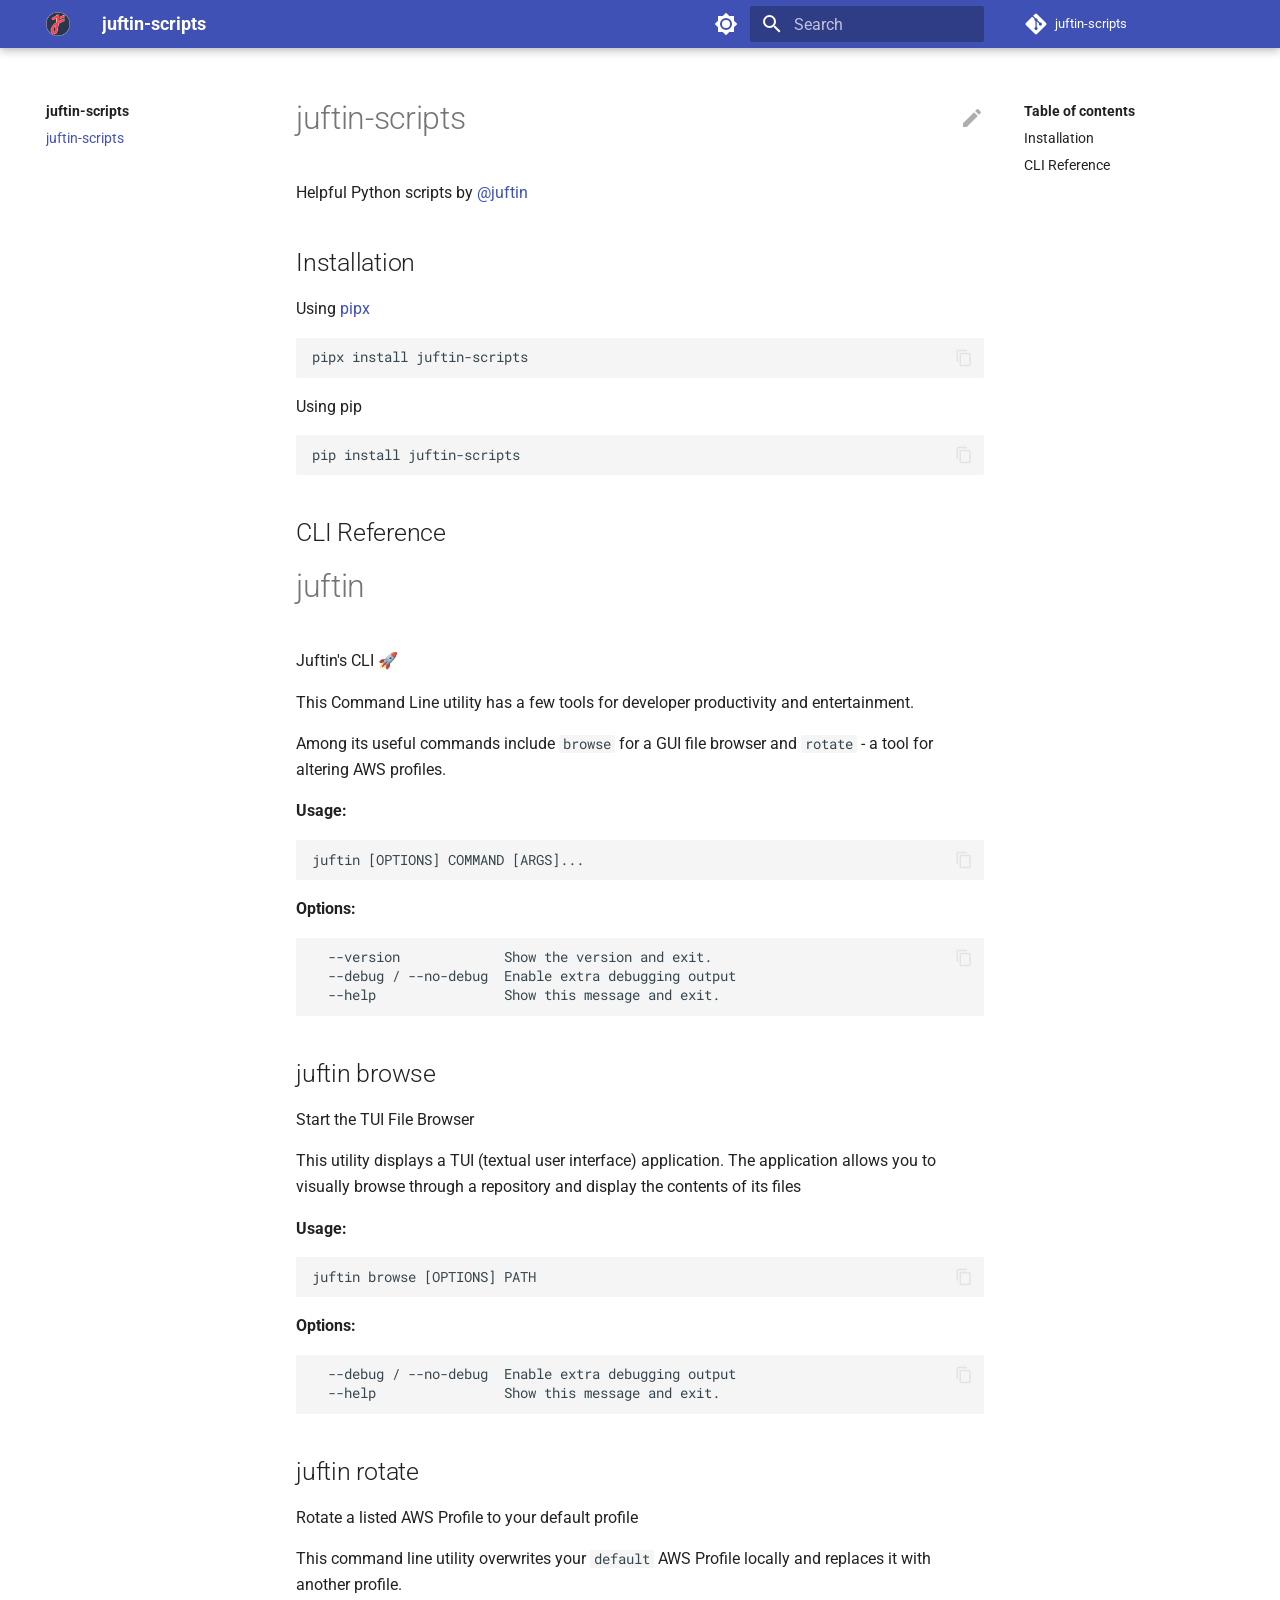
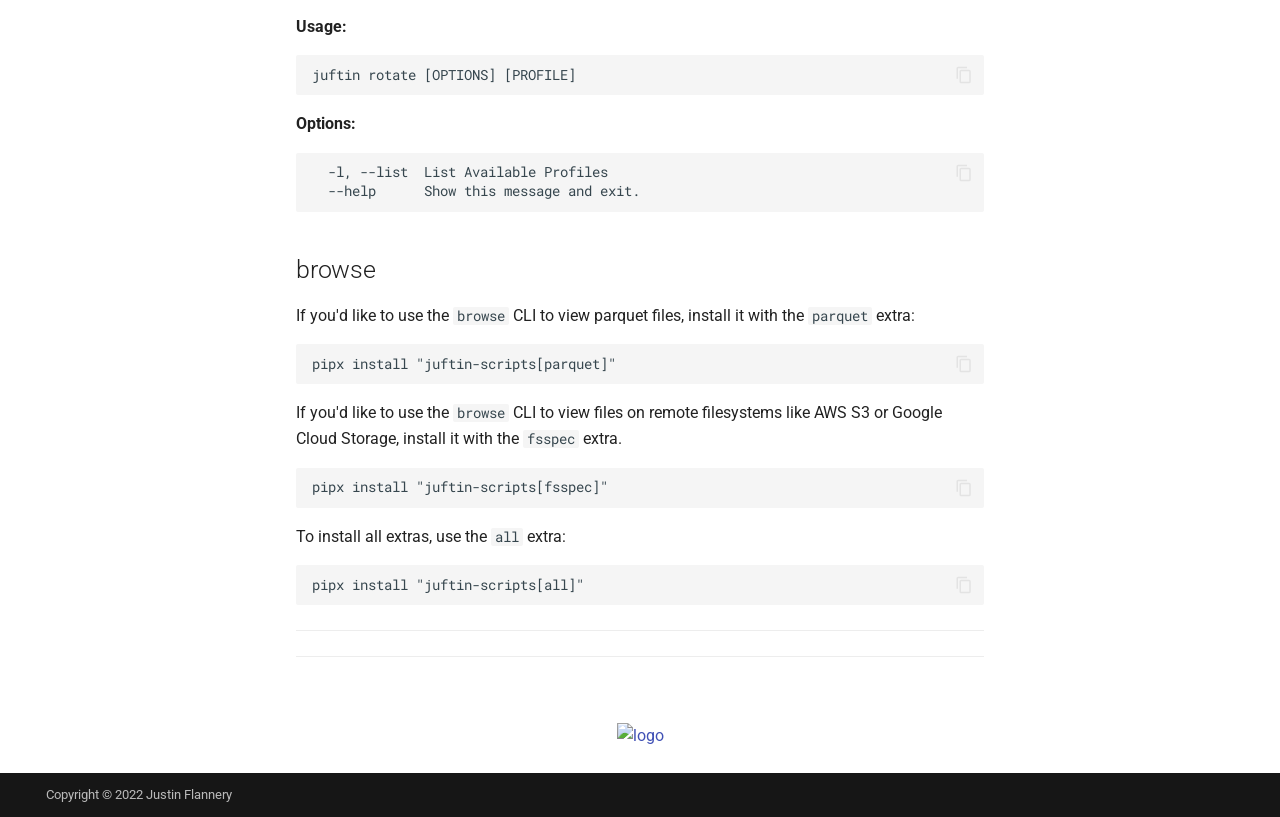
==== commit 7bd4d062: "Deployed 16e7068 with MkDocs version: 1.4.2" ====
--- a/index.html
+++ b/index.html
@@ -19,10 +19,10 @@
       
     
     
-      <link rel="stylesheet" href="assets/stylesheets/main.472b142f.min.css">
-      
-        
-        <link rel="stylesheet" href="assets/stylesheets/palette.08040f6c.min.css">
+      <link rel="stylesheet" href="assets/stylesheets/main.975780f9.min.css">
+      
+        
+        <link rel="stylesheet" href="assets/stylesheets/palette.2505c338.min.css">
         
       
       
@@ -171,7 +171,7 @@
         <a href="https://github.com/juftin/juftin-scripts/" title="Go to repository" class="md-source" data-md-component="source">
   <div class="md-source__icon md-icon">
     
-    <svg xmlns="http://www.w3.org/2000/svg" viewBox="0 0 448 512"><!--! Font Awesome Free 6.2.0 by @fontawesome - https://fontawesome.com License - https://fontawesome.com/license/free (Icons: CC BY 4.0, Fonts: SIL OFL 1.1, Code: MIT License) Copyright 2022 Fonticons, Inc.--><path d="M439.55 236.05 244 40.45a28.87 28.87 0 0 0-40.81 0l-40.66 40.63 51.52 51.52c27.06-9.14 52.68 16.77 43.39 43.68l49.66 49.66c34.23-11.8 61.18 31 35.47 56.69-26.49 26.49-70.21-2.87-56-37.34L240.22 199v121.85c25.3 12.54 22.26 41.85 9.08 55a34.34 34.34 0 0 1-48.55 0c-17.57-17.6-11.07-46.91 11.25-56v-123c-20.8-8.51-24.6-30.74-18.64-45L142.57 101 8.45 235.14a28.86 28.86 0 0 0 0 40.81l195.61 195.6a28.86 28.86 0 0 0 40.8 0l194.69-194.69a28.86 28.86 0 0 0 0-40.81z"/></svg>
+    <svg xmlns="http://www.w3.org/2000/svg" viewBox="0 0 448 512"><!--! Font Awesome Free 6.2.1 by @fontawesome - https://fontawesome.com License - https://fontawesome.com/license/free (Icons: CC BY 4.0, Fonts: SIL OFL 1.1, Code: MIT License) Copyright 2022 Fonticons, Inc.--><path d="M439.55 236.05 244 40.45a28.87 28.87 0 0 0-40.81 0l-40.66 40.63 51.52 51.52c27.06-9.14 52.68 16.77 43.39 43.68l49.66 49.66c34.23-11.8 61.18 31 35.47 56.69-26.49 26.49-70.21-2.87-56-37.34L240.22 199v121.85c25.3 12.54 22.26 41.85 9.08 55a34.34 34.34 0 0 1-48.55 0c-17.57-17.6-11.07-46.91 11.25-56v-123c-20.8-8.51-24.6-30.74-18.64-45L142.57 101 8.45 235.14a28.86 28.86 0 0 0 0 40.81l195.61 195.6a28.86 28.86 0 0 0 40.8 0l194.69-194.69a28.86 28.86 0 0 0 0-40.81z"/></svg>
   </div>
   <div class="md-source__repository">
     juftin-scripts
@@ -215,7 +215,7 @@
       <a href="https://github.com/juftin/juftin-scripts/" title="Go to repository" class="md-source" data-md-component="source">
   <div class="md-source__icon md-icon">
     
-    <svg xmlns="http://www.w3.org/2000/svg" viewBox="0 0 448 512"><!--! Font Awesome Free 6.2.0 by @fontawesome - https://fontawesome.com License - https://fontawesome.com/license/free (Icons: CC BY 4.0, Fonts: SIL OFL 1.1, Code: MIT License) Copyright 2022 Fonticons, Inc.--><path d="M439.55 236.05 244 40.45a28.87 28.87 0 0 0-40.81 0l-40.66 40.63 51.52 51.52c27.06-9.14 52.68 16.77 43.39 43.68l49.66 49.66c34.23-11.8 61.18 31 35.47 56.69-26.49 26.49-70.21-2.87-56-37.34L240.22 199v121.85c25.3 12.54 22.26 41.85 9.08 55a34.34 34.34 0 0 1-48.55 0c-17.57-17.6-11.07-46.91 11.25-56v-123c-20.8-8.51-24.6-30.74-18.64-45L142.57 101 8.45 235.14a28.86 28.86 0 0 0 0 40.81l195.61 195.6a28.86 28.86 0 0 0 40.8 0l194.69-194.69a28.86 28.86 0 0 0 0-40.81z"/></svg>
+    <svg xmlns="http://www.w3.org/2000/svg" viewBox="0 0 448 512"><!--! Font Awesome Free 6.2.1 by @fontawesome - https://fontawesome.com License - https://fontawesome.com/license/free (Icons: CC BY 4.0, Fonts: SIL OFL 1.1, Code: MIT License) Copyright 2022 Fonticons, Inc.--><path d="M439.55 236.05 244 40.45a28.87 28.87 0 0 0-40.81 0l-40.66 40.63 51.52 51.52c27.06-9.14 52.68 16.77 43.39 43.68l49.66 49.66c34.23-11.8 61.18 31 35.47 56.69-26.49 26.49-70.21-2.87-56-37.34L240.22 199v121.85c25.3 12.54 22.26 41.85 9.08 55a34.34 34.34 0 0 1-48.55 0c-17.57-17.6-11.07-46.91 11.25-56v-123c-20.8-8.51-24.6-30.74-18.64-45L142.57 101 8.45 235.14a28.86 28.86 0 0 0 0 40.81l195.61 195.6a28.86 28.86 0 0 0 40.8 0l194.69-194.69a28.86 28.86 0 0 0 0-40.81z"/></svg>
   </div>
   <div class="md-source__repository">
     juftin-scripts
@@ -378,7 +378,7 @@
 allows you to visually browse through a repository and display the contents of its
 files</p>
 <p><strong>Usage:</strong></p>
-<pre><code>juftin browse [OPTIONS] [PATH]
+<pre><code>juftin browse [OPTIONS] PATH
 </code></pre>
 <p><strong>Options:</strong></p>
 <pre><code>  --debug / --no-debug  Enable extra debugging output
@@ -395,6 +395,19 @@
 <pre><code>  -l, --list  List Available Profiles
   --help      Show this message and exit.
 </code></pre>
+<h2 id="browse">browse<a class="headerlink" href="#browse" title="Permanent link">#</a></h2>
+<p>If you'd like to use the <code>browse</code> CLI to view parquet files,
+install it with the <code>parquet</code> extra:</p>
+<pre><code class="language-shell">pipx install &quot;juftin-scripts[parquet]&quot;
+</code></pre>
+<p>If you'd like to use the <code>browse</code> CLI to view files on remote
+filesystems like AWS S3 or Google Cloud Storage, install it with the
+<code>fsspec</code> extra.</p>
+<pre><code class="language-shell">pipx install &quot;juftin-scripts[fsspec]&quot;
+</code></pre>
+<p>To install all extras, use the <code>all</code> extra:</p>
+<pre><code class="language-shell">pipx install &quot;juftin-scripts[all]&quot;
+</code></pre>
 <hr />
 <hr />
 <p><br/></p>
@@ -438,8 +451,9 @@
     <script id="__config" type="application/json">{"base": ".", "features": [], "search": "assets/javascripts/workers/search.16e2a7d4.min.js", "translations": {"clipboard.copied": "Copied to clipboard", "clipboard.copy": "Copy to clipboard", "search.config.lang": "en", "search.config.pipeline": "trimmer, stopWordFilter", "search.config.separator": "[\\s\\-]+", "search.placeholder": "Search", "search.result.more.one": "1 more on this page", "search.result.more.other": "# more on this page", "search.result.none": "No matching documents", "search.result.one": "1 matching document", "search.result.other": "# matching documents", "search.result.placeholder": "Type to start searching", "search.result.term.missing": "Missing", "select.version.title": "Select version"}}</script>
     
     
-      <script src="assets/javascripts/bundle.d6c3db9e.min.js"></script>
-      
+      <script src="assets/javascripts/bundle.5a2dcb6a.min.js"></script>
+      
+    
     
   </body>
 </html>
--- a/assets/stylesheets/main.975780f9.min.css
+++ b/assets/stylesheets/main.975780f9.min.css
@@ -0,0 +1 @@
+@charset "UTF-8";html{-webkit-text-size-adjust:none;-moz-text-size-adjust:none;text-size-adjust:none;box-sizing:border-box}*,:after,:before{box-sizing:inherit}@media (prefers-reduced-motion){*,:after,:before{transition:none!important}}body{margin:0}a,button,input,label{-webkit-tap-highlight-color:transparent}a{color:inherit;text-decoration:none}hr{border:0;box-sizing:initial;display:block;height:.05rem;overflow:visible;padding:0}small{font-size:80%}sub,sup{line-height:1em}img{border-style:none}table{border-collapse:initial;border-spacing:0}td,th{font-weight:400;vertical-align:top}button{background:#0000;border:0;font-family:inherit;font-size:inherit;margin:0;padding:0}input{border:0;outline:none}:root{--md-primary-fg-color:#4051b5;--md-primary-fg-color--light:#5d6cc0;--md-primary-fg-color--dark:#303fa1;--md-primary-bg-color:#fff;--md-primary-bg-color--light:#ffffffb3;--md-accent-fg-color:#526cfe;--md-accent-fg-color--transparent:#526cfe1a;--md-accent-bg-color:#fff;--md-accent-bg-color--light:#ffffffb3}:root,[data-md-color-scheme=default]{--md-default-fg-color:#000000de;--md-default-fg-color--light:#0000008a;--md-default-fg-color--lighter:#00000052;--md-default-fg-color--lightest:#00000012;--md-default-bg-color:#fff;--md-default-bg-color--light:#ffffffb3;--md-default-bg-color--lighter:#ffffff4d;--md-default-bg-color--lightest:#ffffff1f;--md-code-fg-color:#36464e;--md-code-bg-color:#f5f5f5;--md-code-hl-color:#ffff0080;--md-code-hl-number-color:#d52a2a;--md-code-hl-special-color:#db1457;--md-code-hl-function-color:#a846b9;--md-code-hl-constant-color:#6e59d9;--md-code-hl-keyword-color:#3f6ec6;--md-code-hl-string-color:#1c7d4d;--md-code-hl-name-color:var(--md-code-fg-color);--md-code-hl-operator-color:var(--md-default-fg-color--light);--md-code-hl-punctuation-color:var(--md-default-fg-color--light);--md-code-hl-comment-color:var(--md-default-fg-color--light);--md-code-hl-generic-color:var(--md-default-fg-color--light);--md-code-hl-variable-color:var(--md-default-fg-color--light);--md-typeset-color:var(--md-default-fg-color);--md-typeset-a-color:var(--md-primary-fg-color);--md-typeset-mark-color:#ffff0080;--md-typeset-del-color:#f5503d26;--md-typeset-ins-color:#0bd57026;--md-typeset-kbd-color:#fafafa;--md-typeset-kbd-accent-color:#fff;--md-typeset-kbd-border-color:#b8b8b8;--md-typeset-table-color:#0000001f;--md-admonition-fg-color:var(--md-default-fg-color);--md-admonition-bg-color:var(--md-default-bg-color);--md-footer-fg-color:#fff;--md-footer-fg-color--light:#ffffffb3;--md-footer-fg-color--lighter:#ffffff4d;--md-footer-bg-color:#000000de;--md-footer-bg-color--dark:#00000052;--md-shadow-z1:0 0.2rem 0.5rem #0000000d,0 0 0.05rem #0000001a;--md-shadow-z2:0 0.2rem 0.5rem #0000001a,0 0 0.05rem #00000040;--md-shadow-z3:0 0.2rem 0.5rem #0003,0 0 0.05rem #00000059}.md-icon svg{fill:currentcolor;display:block;height:1.2rem;width:1.2rem}body{-webkit-font-smoothing:antialiased;-moz-osx-font-smoothing:grayscale;--md-text-font-family:var(--md-text-font,_),-apple-system,BlinkMacSystemFont,Helvetica,Arial,sans-serif;--md-code-font-family:var(--md-code-font,_),SFMono-Regular,Consolas,Menlo,monospace}body,input{font-feature-settings:"kern","liga";font-family:var(--md-text-font-family)}body,code,input,kbd,pre{color:var(--md-typeset-color)}code,kbd,pre{font-feature-settings:"kern";font-family:var(--md-code-font-family)}:root{--md-typeset-table-sort-icon:url('data:image/svg+xml;charset=utf-8,<svg xmlns="http://www.w3.org/2000/svg" viewBox="0 0 24 24"><path d="m18 21-4-4h3V7h-3l4-4 4 4h-3v10h3M2 19v-2h10v2M2 13v-2h7v2M2 7V5h4v2H2Z"/></svg>');--md-typeset-table-sort-icon--asc:url('data:image/svg+xml;charset=utf-8,<svg xmlns="http://www.w3.org/2000/svg" viewBox="0 0 24 24"><path d="M19 17h3l-4 4-4-4h3V3h2M2 17h10v2H2M6 5v2H2V5m0 6h7v2H2v-2Z"/></svg>');--md-typeset-table-sort-icon--desc:url('data:image/svg+xml;charset=utf-8,<svg xmlns="http://www.w3.org/2000/svg" viewBox="0 0 24 24"><path d="M19 7h3l-4-4-4 4h3v14h2M2 17h10v2H2M6 5v2H2V5m0 6h7v2H2v-2Z"/></svg>')}.md-typeset{-webkit-print-color-adjust:exact;color-adjust:exact;font-size:.8rem;line-height:1.6}@media print{.md-typeset{font-size:.68rem}}.md-typeset blockquote,.md-typeset dl,.md-typeset figure,.md-typeset ol,.md-typeset pre,.md-typeset ul{margin-bottom:1em;margin-top:1em}.md-typeset h1{color:var(--md-default-fg-color--light);font-size:2em;line-height:1.3;margin:0 0 1.25em}.md-typeset h1,.md-typeset h2{font-weight:300;letter-spacing:-.01em}.md-typeset h2{font-size:1.5625em;line-height:1.4;margin:1.6em 0 .64em}.md-typeset h3{font-size:1.25em;font-weight:400;letter-spacing:-.01em;line-height:1.5;margin:1.6em 0 .8em}.md-typeset h2+h3{margin-top:.8em}.md-typeset h4{font-weight:700;letter-spacing:-.01em;margin:1em 0}.md-typeset h5,.md-typeset h6{color:var(--md-default-fg-color--light);font-size:.8em;font-weight:700;letter-spacing:-.01em;margin:1.25em 0}.md-typeset h5{text-transform:uppercase}.md-typeset hr{border-bottom:.05rem solid var(--md-default-fg-color--lightest);display:flow-root;margin:1.5em 0}.md-typeset a{color:var(--md-typeset-a-color);word-break:break-word}.md-typeset a,.md-typeset a:before{transition:color 125ms}.md-typeset a:focus,.md-typeset a:hover{color:var(--md-accent-fg-color)}.md-typeset a:focus code,.md-typeset a:hover code{background-color:var(--md-accent-fg-color--transparent)}.md-typeset a code{color:currentcolor;transition:background-color 125ms}.md-typeset a.focus-visible{outline-color:var(--md-accent-fg-color);outline-offset:.2rem}.md-typeset code,.md-typeset kbd,.md-typeset pre{color:var(--md-code-fg-color);direction:ltr;font-variant-ligatures:none}@media print{.md-typeset code,.md-typeset kbd,.md-typeset pre{white-space:pre-wrap}}.md-typeset code{background-color:var(--md-code-bg-color);border-radius:.1rem;-webkit-box-decoration-break:clone;box-decoration-break:clone;font-size:.85em;padding:0 .2941176471em;word-break:break-word}.md-typeset code:not(.focus-visible){-webkit-tap-highlight-color:transparent;outline:none}.md-typeset pre{display:flow-root;line-height:1.4;position:relative}.md-typeset pre>code{-webkit-box-decoration-break:slice;box-decoration-break:slice;box-shadow:none;display:block;margin:0;outline-color:var(--md-accent-fg-color);overflow:auto;padding:.7720588235em 1.1764705882em;scrollbar-color:var(--md-default-fg-color--lighter) #0000;scrollbar-width:thin;touch-action:auto;word-break:normal}.md-typeset pre>code:hover{scrollbar-color:var(--md-accent-fg-color) #0000}.md-typeset pre>code::-webkit-scrollbar{height:.2rem;width:.2rem}.md-typeset pre>code::-webkit-scrollbar-thumb{background-color:var(--md-default-fg-color--lighter)}.md-typeset pre>code::-webkit-scrollbar-thumb:hover{background-color:var(--md-accent-fg-color)}.md-typeset kbd{background-color:var(--md-typeset-kbd-color);border-radius:.1rem;box-shadow:0 .1rem 0 .05rem var(--md-typeset-kbd-border-color),0 .1rem 0 var(--md-typeset-kbd-border-color),0 -.1rem .2rem var(--md-typeset-kbd-accent-color) inset;color:var(--md-default-fg-color);display:inline-block;font-size:.75em;padding:0 .6666666667em;vertical-align:text-top;word-break:break-word}.md-typeset mark{background-color:var(--md-typeset-mark-color);-webkit-box-decoration-break:clone;box-decoration-break:clone;color:inherit;word-break:break-word}.md-typeset abbr{border-bottom:.05rem dotted var(--md-default-fg-color--light);cursor:help;text-decoration:none}@media (hover:none){.md-typeset abbr{position:relative}.md-typeset abbr[title]:-webkit-any(:focus,:hover):after{background-color:var(--md-default-fg-color);border-radius:.1rem;box-shadow:var(--md-shadow-z3);color:var(--md-default-bg-color);content:attr(title);display:inline-block;font-size:.7rem;margin-top:2em;max-width:80%;min-width:-webkit-max-content;min-width:max-content;padding:.2rem .3rem;position:absolute;width:auto}.md-typeset abbr[title]:-moz-any(:focus,:hover):after{background-color:var(--md-default-fg-color);border-radius:.1rem;box-shadow:var(--md-shadow-z3);color:var(--md-default-bg-color);content:attr(title);display:inline-block;font-size:.7rem;margin-top:2em;max-width:80%;min-width:-moz-max-content;min-width:max-content;padding:.2rem .3rem;position:absolute;width:auto}[dir=ltr] .md-typeset abbr[title]:-webkit-any(:focus,:hover):after{left:0}[dir=ltr] .md-typeset abbr[title]:-moz-any(:focus,:hover):after{left:0}[dir=ltr] .md-typeset abbr[title]:is(:focus,:hover):after{left:0}[dir=rtl] .md-typeset abbr[title]:-webkit-any(:focus,:hover):after{right:0}[dir=rtl] .md-typeset abbr[title]:-moz-any(:focus,:hover):after{right:0}[dir=rtl] .md-typeset abbr[title]:is(:focus,:hover):after{right:0}.md-typeset abbr[title]:is(:focus,:hover):after{background-color:var(--md-default-fg-color);border-radius:.1rem;box-shadow:var(--md-shadow-z3);color:var(--md-default-bg-color);content:attr(title);display:inline-block;font-size:.7rem;margin-top:2em;max-width:80%;min-width:-webkit-max-content;min-width:-moz-max-content;min-width:max-content;padding:.2rem .3rem;position:absolute;width:auto}}.md-typeset small{opacity:.75}[dir=ltr] .md-typeset sub,[dir=ltr] .md-typeset sup{margin-left:.078125em}[dir=rtl] .md-typeset sub,[dir=rtl] .md-typeset sup{margin-right:.078125em}[dir=ltr] .md-typeset blockquote{padding-left:.6rem}[dir=rtl] .md-typeset blockquote{padding-right:.6rem}[dir=ltr] .md-typeset blockquote{border-left:.2rem solid var(--md-default-fg-color--lighter)}[dir=rtl] .md-typeset blockquote{border-right:.2rem solid var(--md-default-fg-color--lighter)}.md-typeset blockquote{color:var(--md-default-fg-color--light);margin-left:0;margin-right:0}.md-typeset ul{list-style-type:disc}[dir=ltr] .md-typeset ol,[dir=ltr] .md-typeset ul{margin-left:.625em}[dir=rtl] .md-typeset ol,[dir=rtl] .md-typeset ul{margin-right:.625em}.md-typeset ol,.md-typeset ul{padding:0}.md-typeset ol:not([hidden]),.md-typeset ul:not([hidden]){display:flow-root}.md-typeset ol ol,.md-typeset ul ol{list-style-type:lower-alpha}.md-typeset ol ol ol,.md-typeset ul ol ol{list-style-type:lower-roman}[dir=ltr] .md-typeset ol li,[dir=ltr] .md-typeset ul li{margin-left:1.25em}[dir=rtl] .md-typeset ol li,[dir=rtl] .md-typeset ul li{margin-right:1.25em}.md-typeset ol li,.md-typeset ul li{margin-bottom:.5em}.md-typeset ol li blockquote,.md-typeset ol li p,.md-typeset ul li blockquote,.md-typeset ul li p{margin:.5em 0}.md-typeset ol li:last-child,.md-typeset ul li:last-child{margin-bottom:0}.md-typeset ol li :-webkit-any(ul,ol),.md-typeset ul li :-webkit-any(ul,ol){margin-bottom:.5em;margin-top:.5em}.md-typeset ol li :-moz-any(ul,ol),.md-typeset ul li :-moz-any(ul,ol){margin-bottom:.5em;margin-top:.5em}[dir=ltr] .md-typeset ol li :-webkit-any(ul,ol),[dir=ltr] .md-typeset ul li :-webkit-any(ul,ol){margin-left:.625em}[dir=ltr] .md-typeset ol li :-moz-any(ul,ol),[dir=ltr] .md-typeset ul li :-moz-any(ul,ol){margin-left:.625em}[dir=ltr] .md-typeset ol li :is(ul,ol),[dir=ltr] .md-typeset ul li :is(ul,ol){margin-left:.625em}[dir=rtl] .md-typeset ol li :-webkit-any(ul,ol),[dir=rtl] .md-typeset ul li :-webkit-any(ul,ol){margin-right:.625em}[dir=rtl] .md-typeset ol li :-moz-any(ul,ol),[dir=rtl] .md-typeset ul li :-moz-any(ul,ol){margin-right:.625em}[dir=rtl] .md-typeset ol li :is(ul,ol),[dir=rtl] .md-typeset ul li :is(ul,ol){margin-right:.625em}.md-typeset ol li :is(ul,ol),.md-typeset ul li :is(ul,ol){margin-bottom:.5em;margin-top:.5em}[dir=ltr] .md-typeset dd{margin-left:1.875em}[dir=rtl] .md-typeset dd{margin-right:1.875em}.md-typeset dd{margin-bottom:1.5em;margin-top:1em}.md-typeset img,.md-typeset svg,.md-typeset video{height:auto;max-width:100%}.md-typeset img[align=left]{margin:1em 1em 1em 0}.md-typeset img[align=right]{margin:1em 0 1em 1em}.md-typeset img[align]:only-child{margin-top:0}.md-typeset img[src$="#gh-dark-mode-only"],.md-typeset img[src$="#only-dark"]{display:none}.md-typeset figure{display:flow-root;margin:1em auto;max-width:100%;text-align:center;width:-webkit-fit-content;width:-moz-fit-content;width:fit-content}.md-typeset figure img{display:block}.md-typeset figcaption{font-style:italic;margin:1em auto;max-width:24rem}.md-typeset iframe{max-width:100%}.md-typeset table:not([class]){background-color:var(--md-default-bg-color);border:.05rem solid var(--md-typeset-table-color);border-radius:.1rem;display:inline-block;font-size:.64rem;max-width:100%;overflow:auto;touch-action:auto}@media print{.md-typeset table:not([class]){display:table}}.md-typeset table:not([class])+*{margin-top:1.5em}.md-typeset table:not([class]) :-webkit-any(th,td)>:first-child{margin-top:0}.md-typeset table:not([class]) :-moz-any(th,td)>:first-child{margin-top:0}.md-typeset table:not([class]) :is(th,td)>:first-child{margin-top:0}.md-typeset table:not([class]) :-webkit-any(th,td)>:last-child{margin-bottom:0}.md-typeset table:not([class]) :-moz-any(th,td)>:last-child{margin-bottom:0}.md-typeset table:not([class]) :is(th,td)>:last-child{margin-bottom:0}.md-typeset table:not([class]) :-webkit-any(th,td):not([align]){text-align:left}.md-typeset table:not([class]) :-moz-any(th,td):not([align]){text-align:left}.md-typeset table:not([class]) :is(th,td):not([align]){text-align:left}[dir=rtl] .md-typeset table:not([class]) :-webkit-any(th,td):not([align]){text-align:right}[dir=rtl] .md-typeset table:not([class]) :-moz-any(th,td):not([align]){text-align:right}[dir=rtl] .md-typeset table:not([class]) :is(th,td):not([align]){text-align:right}.md-typeset table:not([class]) th{font-weight:700;min-width:5rem;padding:.9375em 1.25em;vertical-align:top}.md-typeset table:not([class]) td{border-top:.05rem solid var(--md-typeset-table-color);padding:.9375em 1.25em;vertical-align:top}.md-typeset table:not([class]) tbody tr{transition:background-color 125ms}.md-typeset table:not([class]) tbody tr:hover{background-color:rgba(0,0,0,.035);box-shadow:0 .05rem 0 var(--md-default-bg-color) inset}.md-typeset table:not([class]) a{word-break:normal}.md-typeset table th[role=columnheader]{cursor:pointer}[dir=ltr] .md-typeset table th[role=columnheader]:after{margin-left:.5em}[dir=rtl] .md-typeset table th[role=columnheader]:after{margin-right:.5em}.md-typeset table th[role=columnheader]:after{content:"";display:inline-block;height:1.2em;-webkit-mask-image:var(--md-typeset-table-sort-icon);mask-image:var(--md-typeset-table-sort-icon);-webkit-mask-repeat:no-repeat;mask-repeat:no-repeat;-webkit-mask-size:contain;mask-size:contain;transition:background-color 125ms;vertical-align:text-bottom;width:1.2em}.md-typeset table th[role=columnheader]:hover:after{background-color:var(--md-default-fg-color--lighter)}.md-typeset table th[role=columnheader][aria-sort=ascending]:after{background-color:var(--md-default-fg-color--light);-webkit-mask-image:var(--md-typeset-table-sort-icon--asc);mask-image:var(--md-typeset-table-sort-icon--asc)}.md-typeset table th[role=columnheader][aria-sort=descending]:after{background-color:var(--md-default-fg-color--light);-webkit-mask-image:var(--md-typeset-table-sort-icon--desc);mask-image:var(--md-typeset-table-sort-icon--desc)}.md-typeset__scrollwrap{margin:1em -.8rem;overflow-x:auto;touch-action:auto}.md-typeset__table{display:inline-block;margin-bottom:.5em;padding:0 .8rem}@media print{.md-typeset__table{display:block}}html .md-typeset__table table{display:table;margin:0;overflow:hidden;width:100%}@media screen and (max-width:44.9375em){.md-content__inner>pre{margin:1em -.8rem}.md-content__inner>pre code{border-radius:0}}.md-banner{background-color:var(--md-footer-bg-color);color:var(--md-footer-fg-color);overflow:auto}@media print{.md-banner{display:none}}.md-banner--warning{background:var(--md-typeset-mark-color);color:var(--md-default-fg-color)}.md-banner__inner{font-size:.7rem;margin:.6rem auto;padding:0 .8rem}[dir=ltr] .md-banner__button{float:right}[dir=rtl] .md-banner__button{float:left}.md-banner__button{color:inherit;cursor:pointer;transition:opacity .25s}.md-banner__button:hover{opacity:.7}html{font-size:125%;height:100%;overflow-x:hidden}@media screen and (min-width:100em){html{font-size:137.5%}}@media screen and (min-width:125em){html{font-size:150%}}body{background-color:var(--md-default-bg-color);display:flex;flex-direction:column;font-size:.5rem;min-height:100%;position:relative;width:100%}@media print{body{display:block}}@media screen and (max-width:59.9375em){body[data-md-scrolllock]{position:fixed}}.md-grid{margin-left:auto;margin-right:auto;max-width:61rem}.md-container{display:flex;flex-direction:column;flex-grow:1}@media print{.md-container{display:block}}.md-main{flex-grow:1}.md-main__inner{display:flex;height:100%;margin-top:1.5rem}.md-ellipsis{overflow:hidden;text-overflow:ellipsis;white-space:nowrap}.md-toggle{display:none}.md-option{height:0;opacity:0;position:absolute;width:0}.md-option:checked+label:not([hidden]){display:block}.md-option.focus-visible+label{outline-color:var(--md-accent-fg-color);outline-style:auto}.md-skip{background-color:var(--md-default-fg-color);border-radius:.1rem;color:var(--md-default-bg-color);font-size:.64rem;margin:.5rem;opacity:0;outline-color:var(--md-accent-fg-color);padding:.3rem .5rem;position:fixed;transform:translateY(.4rem);z-index:-1}.md-skip:focus{opacity:1;transform:translateY(0);transition:transform .25s cubic-bezier(.4,0,.2,1),opacity 175ms 75ms;z-index:10}@page{margin:25mm}:root{--md-clipboard-icon:url('data:image/svg+xml;charset=utf-8,<svg xmlns="http://www.w3.org/2000/svg" viewBox="0 0 24 24"><path d="M19 21H8V7h11m0-2H8a2 2 0 0 0-2 2v14a2 2 0 0 0 2 2h11a2 2 0 0 0 2-2V7a2 2 0 0 0-2-2m-3-4H4a2 2 0 0 0-2 2v14h2V3h12V1Z"/></svg>')}.md-clipboard{border-radius:.1rem;color:var(--md-default-fg-color--lightest);cursor:pointer;height:1.5em;outline-color:var(--md-accent-fg-color);outline-offset:.1rem;position:absolute;right:.5em;top:.5em;transition:color .25s;width:1.5em;z-index:1}@media print{.md-clipboard{display:none}}.md-clipboard:not(.focus-visible){-webkit-tap-highlight-color:transparent;outline:none}:hover>.md-clipboard{color:var(--md-default-fg-color--light)}.md-clipboard:-webkit-any(:focus,:hover){color:var(--md-accent-fg-color)}.md-clipboard:-moz-any(:focus,:hover){color:var(--md-accent-fg-color)}.md-clipboard:is(:focus,:hover){color:var(--md-accent-fg-color)}.md-clipboard:after{background-color:currentcolor;content:"";display:block;height:1.125em;margin:0 auto;-webkit-mask-image:var(--md-clipboard-icon);mask-image:var(--md-clipboard-icon);-webkit-mask-position:center;mask-position:center;-webkit-mask-repeat:no-repeat;mask-repeat:no-repeat;-webkit-mask-size:contain;mask-size:contain;width:1.125em}.md-clipboard--inline{cursor:pointer}.md-clipboard--inline code{transition:color .25s,background-color .25s}.md-clipboard--inline:-webkit-any(:focus,:hover) code{background-color:var(--md-accent-fg-color--transparent);color:var(--md-accent-fg-color)}.md-clipboard--inline:-moz-any(:focus,:hover) code{background-color:var(--md-accent-fg-color--transparent);color:var(--md-accent-fg-color)}.md-clipboard--inline:is(:focus,:hover) code{background-color:var(--md-accent-fg-color--transparent);color:var(--md-accent-fg-color)}@keyframes consent{0%{opacity:0;transform:translateY(100%)}to{opacity:1;transform:translateY(0)}}@keyframes overlay{0%{opacity:0}to{opacity:1}}.md-consent__overlay{animation:overlay .25s both;-webkit-backdrop-filter:blur(.1rem);backdrop-filter:blur(.1rem);background-color:#0000008a;height:100%;opacity:1;position:fixed;top:0;width:100%;z-index:5}.md-consent__inner{animation:consent .5s cubic-bezier(.1,.7,.1,1) both;background-color:var(--md-default-bg-color);border:0;border-radius:.1rem;bottom:0;box-shadow:0 0 .2rem #0000001a,0 .2rem .4rem #0003;max-height:100%;overflow:auto;padding:0;position:fixed;width:100%;z-index:5}.md-consent__form{padding:.8rem}.md-consent__settings{display:none;margin:1em 0}input:checked+.md-consent__settings{display:block}.md-consent__controls{margin-bottom:.8rem}.md-typeset .md-consent__controls .md-button{display:inline}@media screen and (max-width:44.9375em){.md-typeset .md-consent__controls .md-button{display:block;margin-top:.4rem;text-align:center;width:100%}}.md-consent label{cursor:pointer}.md-content{flex-grow:1;min-width:0}.md-content__inner{margin:0 .8rem 1.2rem;padding-top:.6rem}@media screen and (min-width:76.25em){[dir=ltr] .md-sidebar--primary:not([hidden])~.md-content>.md-content__inner{margin-left:1.2rem}[dir=ltr] .md-sidebar--secondary:not([hidden])~.md-content>.md-content__inner,[dir=rtl] .md-sidebar--primary:not([hidden])~.md-content>.md-content__inner{margin-right:1.2rem}[dir=rtl] .md-sidebar--secondary:not([hidden])~.md-content>.md-content__inner{margin-left:1.2rem}}.md-content__inner:before{content:"";display:block;height:.4rem}.md-content__inner>:last-child{margin-bottom:0}[dir=ltr] .md-content__button{float:right}[dir=rtl] .md-content__button{float:left}[dir=ltr] .md-content__button{margin-left:.4rem}[dir=rtl] .md-content__button{margin-right:.4rem}.md-content__button{margin:.4rem 0;padding:0}@media print{.md-content__button{display:none}}.md-typeset .md-content__button{color:var(--md-default-fg-color--lighter)}.md-content__button svg{display:inline;vertical-align:top}[dir=rtl] .md-content__button svg{transform:scaleX(-1)}[dir=ltr] .md-dialog{right:.8rem}[dir=rtl] .md-dialog{left:.8rem}.md-dialog{background-color:var(--md-default-fg-color);border-radius:.1rem;bottom:.8rem;box-shadow:var(--md-shadow-z3);min-width:11.1rem;opacity:0;padding:.4rem .6rem;pointer-events:none;position:fixed;transform:translateY(100%);transition:transform 0ms .4s,opacity .4s;z-index:4}@media print{.md-dialog{display:none}}.md-dialog--active{opacity:1;pointer-events:auto;transform:translateY(0);transition:transform .4s cubic-bezier(.075,.85,.175,1),opacity .4s}.md-dialog__inner{color:var(--md-default-bg-color);font-size:.7rem}.md-feedback{margin:2em 0 1em;text-align:center}.md-feedback fieldset{border:none;margin:0;padding:0}.md-feedback__title{font-weight:700;margin:1em auto}.md-feedback__inner{position:relative}.md-feedback__list{align-content:baseline;display:flex;flex-wrap:wrap;justify-content:center;position:relative}.md-feedback__list:hover .md-icon:not(:disabled){color:var(--md-default-fg-color--lighter)}:disabled .md-feedback__list{min-height:1.8rem}.md-feedback__icon{color:var(--md-default-fg-color--light);cursor:pointer;flex-shrink:0;margin:0 .1rem;transition:color 125ms}.md-feedback__icon:not(:disabled).md-icon:hover{color:var(--md-accent-fg-color)}.md-feedback__icon:disabled{color:var(--md-default-fg-color--lightest);pointer-events:none}.md-feedback__note{opacity:0;position:relative;transform:translateY(.4rem);transition:transform .4s cubic-bezier(.1,.7,.1,1),opacity .15s}.md-feedback__note>*{margin:0 auto;max-width:16rem}:disabled .md-feedback__note{opacity:1;transform:translateY(0)}.md-footer{background-color:var(--md-footer-bg-color);color:var(--md-footer-fg-color)}@media print{.md-footer{display:none}}.md-footer__inner{justify-content:space-between;overflow:auto;padding:.2rem}.md-footer__inner:not([hidden]){display:flex}.md-footer__link{display:flex;flex-grow:0.01;outline-color:var(--md-accent-fg-color);overflow:hidden;padding-bottom:.4rem;padding-top:1.4rem;transition:opacity .25s}.md-footer__link:-webkit-any(:focus,:hover){opacity:.7}.md-footer__link:-moz-any(:focus,:hover){opacity:.7}.md-footer__link:is(:focus,:hover){opacity:.7}[dir=rtl] .md-footer__link svg{transform:scaleX(-1)}@media screen and (max-width:44.9375em){.md-footer__link--prev .md-footer__title{display:none}}[dir=ltr] .md-footer__link--next{margin-left:auto}[dir=rtl] .md-footer__link--next{margin-right:auto}.md-footer__link--next{text-align:right}[dir=rtl] .md-footer__link--next{text-align:left}.md-footer__title{flex-grow:1;font-size:.9rem;line-height:2.4rem;max-width:calc(100% - 2.4rem);padding:0 1rem;position:relative;white-space:nowrap}.md-footer__button{margin:.2rem;padding:.4rem}.md-footer__direction{font-size:.64rem;left:0;margin-top:-1rem;opacity:.7;padding:0 1rem;position:absolute;right:0}.md-footer-meta{background-color:var(--md-footer-bg-color--dark)}.md-footer-meta__inner{display:flex;flex-wrap:wrap;justify-content:space-between;padding:.2rem}html .md-footer-meta.md-typeset a{color:var(--md-footer-fg-color--light)}html .md-footer-meta.md-typeset a:-webkit-any(:focus,:hover){color:var(--md-footer-fg-color)}html .md-footer-meta.md-typeset a:-moz-any(:focus,:hover){color:var(--md-footer-fg-color)}html .md-footer-meta.md-typeset a:is(:focus,:hover){color:var(--md-footer-fg-color)}.md-copyright{color:var(--md-footer-fg-color--lighter);font-size:.64rem;margin:auto .6rem;padding:.4rem 0;width:100%}@media screen and (min-width:45em){.md-copyright{width:auto}}.md-copyright__highlight{color:var(--md-footer-fg-color--light)}.md-social{margin:0 .4rem;padding:.2rem 0 .6rem}@media screen and (min-width:45em){.md-social{padding:.6rem 0}}.md-social__link{display:inline-block;height:1.6rem;text-align:center;width:1.6rem}.md-social__link:before{line-height:1.9}.md-social__link svg{fill:currentcolor;max-height:.8rem;vertical-align:-25%}.md-typeset .md-button{border:.1rem solid;border-radius:.1rem;color:var(--md-primary-fg-color);cursor:pointer;display:inline-block;font-weight:700;padding:.625em 2em;transition:color 125ms,background-color 125ms,border-color 125ms}.md-typeset .md-button--primary{background-color:var(--md-primary-fg-color);border-color:var(--md-primary-fg-color);color:var(--md-primary-bg-color)}.md-typeset .md-button:-webkit-any(:focus,:hover){background-color:var(--md-accent-fg-color);border-color:var(--md-accent-fg-color);color:var(--md-accent-bg-color)}.md-typeset .md-button:-moz-any(:focus,:hover){background-color:var(--md-accent-fg-color);border-color:var(--md-accent-fg-color);color:var(--md-accent-bg-color)}.md-typeset .md-button:is(:focus,:hover){background-color:var(--md-accent-fg-color);border-color:var(--md-accent-fg-color);color:var(--md-accent-bg-color)}[dir=ltr] .md-typeset .md-input{border-top-left-radius:.1rem}[dir=ltr] .md-typeset .md-input,[dir=rtl] .md-typeset .md-input{border-top-right-radius:.1rem}[dir=rtl] .md-typeset .md-input{border-top-left-radius:.1rem}.md-typeset .md-input{border-bottom:.1rem solid var(--md-default-fg-color--lighter);box-shadow:var(--md-shadow-z1);font-size:.8rem;height:1.8rem;padding:0 .6rem;transition:border .25s,box-shadow .25s}.md-typeset .md-input:-webkit-any(:focus,:hover){border-bottom-color:var(--md-accent-fg-color);box-shadow:var(--md-shadow-z2)}.md-typeset .md-input:-moz-any(:focus,:hover){border-bottom-color:var(--md-accent-fg-color);box-shadow:var(--md-shadow-z2)}.md-typeset .md-input:is(:focus,:hover){border-bottom-color:var(--md-accent-fg-color);box-shadow:var(--md-shadow-z2)}.md-typeset .md-input--stretch{width:100%}.md-header{background-color:var(--md-primary-fg-color);box-shadow:0 0 .2rem #0000,0 .2rem .4rem #0000;color:var(--md-primary-bg-color);display:block;left:0;position:-webkit-sticky;position:sticky;right:0;top:0;z-index:4}@media print{.md-header{display:none}}.md-header[hidden]{transform:translateY(-100%);transition:transform .25s cubic-bezier(.8,0,.6,1),box-shadow .25s}.md-header--shadow{box-shadow:0 0 .2rem #0000001a,0 .2rem .4rem #0003;transition:transform .25s cubic-bezier(.1,.7,.1,1),box-shadow .25s}.md-header__inner{align-items:center;display:flex;padding:0 .2rem}.md-header__button{color:currentcolor;cursor:pointer;margin:.2rem;outline-color:var(--md-accent-fg-color);padding:.4rem;position:relative;transition:opacity .25s;vertical-align:middle;z-index:1}.md-header__button:hover{opacity:.7}.md-header__button:not([hidden]){display:inline-block}.md-header__button:not(.focus-visible){-webkit-tap-highlight-color:transparent;outline:none}.md-header__button.md-logo{margin:.2rem;padding:.4rem}@media screen and (max-width:76.1875em){.md-header__button.md-logo{display:none}}.md-header__button.md-logo :-webkit-any(img,svg){fill:currentcolor;display:block;height:1.2rem;width:auto}.md-header__button.md-logo :-moz-any(img,svg){fill:currentcolor;display:block;height:1.2rem;width:auto}.md-header__button.md-logo :is(img,svg){fill:currentcolor;display:block;height:1.2rem;width:auto}@media screen and (min-width:60em){.md-header__button[for=__search]{display:none}}.no-js .md-header__button[for=__search]{display:none}[dir=rtl] .md-header__button[for=__search] svg{transform:scaleX(-1)}@media screen and (min-width:76.25em){.md-header__button[for=__drawer]{display:none}}.md-header__topic{display:flex;max-width:100%;position:absolute;transition:transform .4s cubic-bezier(.1,.7,.1,1),opacity .15s;white-space:nowrap}.md-header__topic+.md-header__topic{opacity:0;pointer-events:none;transform:translateX(1.25rem);transition:transform .4s cubic-bezier(1,.7,.1,.1),opacity .15s;z-index:-1}[dir=rtl] .md-header__topic+.md-header__topic{transform:translateX(-1.25rem)}.md-header__topic:first-child{font-weight:700}[dir=ltr] .md-header__title{margin-right:.4rem}[dir=rtl] .md-header__title{margin-left:.4rem}[dir=ltr] .md-header__title{margin-left:1rem}[dir=rtl] .md-header__title{margin-right:1rem}.md-header__title{flex-grow:1;font-size:.9rem;height:2.4rem;line-height:2.4rem}.md-header__title--active .md-header__topic{opacity:0;pointer-events:none;transform:translateX(-1.25rem);transition:transform .4s cubic-bezier(1,.7,.1,.1),opacity .15s;z-index:-1}[dir=rtl] .md-header__title--active .md-header__topic{transform:translateX(1.25rem)}.md-header__title--active .md-header__topic+.md-header__topic{opacity:1;pointer-events:auto;transform:translateX(0);transition:transform .4s cubic-bezier(.1,.7,.1,1),opacity .15s;z-index:0}.md-header__title>.md-header__ellipsis{height:100%;position:relative;width:100%}.md-header__option{display:flex;flex-shrink:0;max-width:100%;transition:max-width 0ms .25s,opacity .25s .25s;white-space:nowrap}[data-md-toggle=search]:checked~.md-header .md-header__option{max-width:0;opacity:0;transition:max-width 0ms,opacity 0ms}.md-header__source{display:none}@media screen and (min-width:60em){[dir=ltr] .md-header__source{margin-left:1rem}[dir=rtl] .md-header__source{margin-right:1rem}.md-header__source{display:block;max-width:11.7rem;width:11.7rem}}@media screen and (min-width:76.25em){[dir=ltr] .md-header__source{margin-left:1.4rem}[dir=rtl] .md-header__source{margin-right:1.4rem}}:root{--md-nav-icon--prev:url('data:image/svg+xml;charset=utf-8,<svg xmlns="http://www.w3.org/2000/svg" viewBox="0 0 24 24"><path d="M20 11v2H8l5.5 5.5-1.42 1.42L4.16 12l7.92-7.92L13.5 5.5 8 11h12Z"/></svg>');--md-nav-icon--next:url('data:image/svg+xml;charset=utf-8,<svg xmlns="http://www.w3.org/2000/svg" viewBox="0 0 24 24"><path d="M8.59 16.58 13.17 12 8.59 7.41 10 6l6 6-6 6-1.41-1.42Z"/></svg>');--md-toc-icon:url('data:image/svg+xml;charset=utf-8,<svg xmlns="http://www.w3.org/2000/svg" viewBox="0 0 24 24"><path d="M3 9h14V7H3v2m0 4h14v-2H3v2m0 4h14v-2H3v2m16 0h2v-2h-2v2m0-10v2h2V7h-2m0 6h2v-2h-2v2Z"/></svg>')}.md-nav{font-size:.7rem;line-height:1.3}.md-nav__title{display:block;font-weight:700;overflow:hidden;padding:0 .6rem;text-overflow:ellipsis}.md-nav__title .md-nav__button{display:none}.md-nav__title .md-nav__button img{height:100%;width:auto}.md-nav__title .md-nav__button.md-logo :-webkit-any(img,svg){fill:currentcolor;display:block;height:2.4rem;max-width:100%;object-fit:contain;width:auto}.md-nav__title .md-nav__button.md-logo :-moz-any(img,svg){fill:currentcolor;display:block;height:2.4rem;max-width:100%;object-fit:contain;width:auto}.md-nav__title .md-nav__button.md-logo :is(img,svg){fill:currentcolor;display:block;height:2.4rem;max-width:100%;object-fit:contain;width:auto}.md-nav__list{list-style:none;margin:0;padding:0}.md-nav__item{padding:0 .6rem}[dir=ltr] .md-nav__item .md-nav__item{padding-right:0}[dir=rtl] .md-nav__item .md-nav__item{padding-left:0}.md-nav__link{align-items:center;cursor:pointer;display:flex;justify-content:space-between;margin-top:.625em;overflow:hidden;scroll-snap-align:start;text-overflow:ellipsis;transition:color 125ms}.md-nav__link--passed{color:var(--md-default-fg-color--light)}.md-nav__item .md-nav__link--active{color:var(--md-typeset-a-color)}.md-nav__item .md-nav__link--index [href]{width:100%}.md-nav__link:-webkit-any(:focus,:hover){color:var(--md-accent-fg-color)}.md-nav__link:-moz-any(:focus,:hover){color:var(--md-accent-fg-color)}.md-nav__link:is(:focus,:hover){color:var(--md-accent-fg-color)}.md-nav__link.focus-visible{outline-color:var(--md-accent-fg-color);outline-offset:.2rem}.md-nav--primary .md-nav__link[for=__toc]{display:none}.md-nav--primary .md-nav__link[for=__toc] .md-icon:after{background-color:currentcolor;display:block;height:100%;-webkit-mask-image:var(--md-toc-icon);mask-image:var(--md-toc-icon);width:100%}.md-nav--primary .md-nav__link[for=__toc]~.md-nav{display:none}.md-nav__link>*{cursor:pointer;display:flex}.md-nav__icon{flex-shrink:0}.md-nav__source{display:none}@media screen and (max-width:76.1875em){.md-nav--primary,.md-nav--primary .md-nav{background-color:var(--md-default-bg-color);display:flex;flex-direction:column;height:100%;left:0;position:absolute;right:0;top:0;z-index:1}.md-nav--primary :-webkit-any(.md-nav__title,.md-nav__item){font-size:.8rem;line-height:1.5}.md-nav--primary :-moz-any(.md-nav__title,.md-nav__item){font-size:.8rem;line-height:1.5}.md-nav--primary :is(.md-nav__title,.md-nav__item){font-size:.8rem;line-height:1.5}.md-nav--primary .md-nav__title{background-color:var(--md-default-fg-color--lightest);color:var(--md-default-fg-color--light);cursor:pointer;height:5.6rem;line-height:2.4rem;padding:3rem .8rem .2rem;position:relative;white-space:nowrap}[dir=ltr] .md-nav--primary .md-nav__title .md-nav__icon{left:.4rem}[dir=rtl] .md-nav--primary .md-nav__title .md-nav__icon{right:.4rem}.md-nav--primary .md-nav__title .md-nav__icon{display:block;height:1.2rem;margin:.2rem;position:absolute;top:.4rem;width:1.2rem}.md-nav--primary .md-nav__title .md-nav__icon:after{background-color:currentcolor;content:"";display:block;height:100%;-webkit-mask-image:var(--md-nav-icon--prev);mask-image:var(--md-nav-icon--prev);-webkit-mask-position:center;mask-position:center;-webkit-mask-repeat:no-repeat;mask-repeat:no-repeat;-webkit-mask-size:contain;mask-size:contain;width:100%}.md-nav--primary .md-nav__title~.md-nav__list{background-color:var(--md-default-bg-color);box-shadow:0 .05rem 0 var(--md-default-fg-color--lightest) inset;overflow-y:auto;scroll-snap-type:y mandatory;touch-action:pan-y}.md-nav--primary .md-nav__title~.md-nav__list>:first-child{border-top:0}.md-nav--primary .md-nav__title[for=__drawer]{background-color:var(--md-primary-fg-color);color:var(--md-primary-bg-color);font-weight:700}.md-nav--primary .md-nav__title .md-logo{display:block;left:.2rem;margin:.2rem;padding:.4rem;position:absolute;right:.2rem;top:.2rem}.md-nav--primary .md-nav__list{flex:1}.md-nav--primary .md-nav__item{border-top:.05rem solid var(--md-default-fg-color--lightest);padding:0}.md-nav--primary .md-nav__item--active>.md-nav__link{color:var(--md-typeset-a-color)}.md-nav--primary .md-nav__item--active>.md-nav__link:-webkit-any(:focus,:hover){color:var(--md-accent-fg-color)}.md-nav--primary .md-nav__item--active>.md-nav__link:-moz-any(:focus,:hover){color:var(--md-accent-fg-color)}.md-nav--primary .md-nav__item--active>.md-nav__link:is(:focus,:hover){color:var(--md-accent-fg-color)}.md-nav--primary .md-nav__link{margin-top:0;padding:.6rem .8rem}[dir=ltr] .md-nav--primary .md-nav__link .md-nav__icon{margin-right:-.2rem}[dir=rtl] .md-nav--primary .md-nav__link .md-nav__icon{margin-left:-.2rem}.md-nav--primary .md-nav__link .md-nav__icon{font-size:1.2rem;height:1.2rem;width:1.2rem}.md-nav--primary .md-nav__link .md-nav__icon:after{background-color:currentcolor;content:"";display:block;height:100%;-webkit-mask-image:var(--md-nav-icon--next);mask-image:var(--md-nav-icon--next);-webkit-mask-position:center;mask-position:center;-webkit-mask-repeat:no-repeat;mask-repeat:no-repeat;-webkit-mask-size:contain;mask-size:contain;width:100%}[dir=rtl] .md-nav--primary .md-nav__icon:after{transform:scale(-1)}.md-nav--primary .md-nav--secondary .md-nav{background-color:initial;position:static}[dir=ltr] .md-nav--primary .md-nav--secondary .md-nav .md-nav__link{padding-left:1.4rem}[dir=rtl] .md-nav--primary .md-nav--secondary .md-nav .md-nav__link{padding-right:1.4rem}[dir=ltr] .md-nav--primary .md-nav--secondary .md-nav .md-nav .md-nav__link{padding-left:2rem}[dir=rtl] .md-nav--primary .md-nav--secondary .md-nav .md-nav .md-nav__link{padding-right:2rem}[dir=ltr] .md-nav--primary .md-nav--secondary .md-nav .md-nav .md-nav .md-nav__link{padding-left:2.6rem}[dir=rtl] .md-nav--primary .md-nav--secondary .md-nav .md-nav .md-nav .md-nav__link{padding-right:2.6rem}[dir=ltr] .md-nav--primary .md-nav--secondary .md-nav .md-nav .md-nav .md-nav .md-nav__link{padding-left:3.2rem}[dir=rtl] .md-nav--primary .md-nav--secondary .md-nav .md-nav .md-nav .md-nav .md-nav__link{padding-right:3.2rem}.md-nav--secondary{background-color:initial}.md-nav__toggle~.md-nav{display:flex;opacity:0;transform:translateX(100%);transition:transform .25s cubic-bezier(.8,0,.6,1),opacity 125ms 50ms}[dir=rtl] .md-nav__toggle~.md-nav{transform:translateX(-100%)}.md-nav__toggle:checked~.md-nav{opacity:1;transform:translateX(0);transition:transform .25s cubic-bezier(.4,0,.2,1),opacity 125ms 125ms}.md-nav__toggle:checked~.md-nav>.md-nav__list{-webkit-backface-visibility:hidden;backface-visibility:hidden}}@media screen and (max-width:59.9375em){.md-nav--primary .md-nav__link[for=__toc]{display:flex}.md-nav--primary .md-nav__link[for=__toc] .md-icon:after{content:""}.md-nav--primary .md-nav__link[for=__toc]+.md-nav__link{display:none}.md-nav--primary .md-nav__link[for=__toc]~.md-nav{display:flex}.md-nav__source{background-color:var(--md-primary-fg-color--dark);color:var(--md-primary-bg-color);display:block;padding:0 .2rem}}@media screen and (min-width:60em) and (max-width:76.1875em){.md-nav--integrated .md-nav__link[for=__toc]{display:flex}.md-nav--integrated .md-nav__link[for=__toc] .md-icon:after{content:""}.md-nav--integrated .md-nav__link[for=__toc]+.md-nav__link{display:none}.md-nav--integrated .md-nav__link[for=__toc]~.md-nav{display:flex}}@media screen and (min-width:60em){.md-nav--secondary .md-nav__title{background:var(--md-default-bg-color);box-shadow:0 0 .4rem .4rem var(--md-default-bg-color);position:-webkit-sticky;position:sticky;top:0;z-index:1}.md-nav--secondary .md-nav__title[for=__toc]{scroll-snap-align:start}.md-nav--secondary .md-nav__title .md-nav__icon{display:none}}@media screen and (min-width:76.25em){.md-nav{transition:max-height .25s cubic-bezier(.86,0,.07,1)}.md-nav--primary .md-nav__title{background:var(--md-default-bg-color);box-shadow:0 0 .4rem .4rem var(--md-default-bg-color);position:-webkit-sticky;position:sticky;top:0;z-index:1}.md-nav--primary .md-nav__title[for=__drawer]{scroll-snap-align:start}.md-nav--primary .md-nav__title .md-nav__icon,.md-nav__toggle~.md-nav{display:none}.md-nav__toggle:-webkit-any(:checked,:indeterminate)~.md-nav{display:block}.md-nav__toggle:-moz-any(:checked,:indeterminate)~.md-nav{display:block}.md-nav__toggle:is(:checked,:indeterminate)~.md-nav{display:block}.md-nav__item--nested>.md-nav>.md-nav__title{display:none}.md-nav__item--section{display:block;margin:1.25em 0}.md-nav__item--section:last-child{margin-bottom:0}.md-nav__item--section>.md-nav__link{font-weight:700;pointer-events:none}.md-nav__item--section>.md-nav__link--index [href]{pointer-events:auto}.md-nav__item--section>.md-nav__link .md-nav__icon{display:none}.md-nav__item--section>.md-nav{display:block}.md-nav__item--section>.md-nav>.md-nav__list>.md-nav__item{padding:0}.md-nav__icon{border-radius:100%;height:.9rem;transition:background-color .25s,transform .25s;width:.9rem}[dir=rtl] .md-nav__icon{transform:rotate(180deg)}.md-nav__icon:hover{background-color:var(--md-accent-fg-color--transparent)}.md-nav__icon:after{background-color:currentcolor;content:"";display:inline-block;height:100%;-webkit-mask-image:var(--md-nav-icon--next);mask-image:var(--md-nav-icon--next);-webkit-mask-position:center;mask-position:center;-webkit-mask-repeat:no-repeat;mask-repeat:no-repeat;-webkit-mask-size:contain;mask-size:contain;vertical-align:-.1rem;width:100%}.md-nav__item--nested .md-nav__toggle:checked~.md-nav__link .md-nav__icon,.md-nav__item--nested .md-nav__toggle:indeterminate~.md-nav__link .md-nav__icon{transform:rotate(90deg)}.md-nav--lifted>.md-nav__list>.md-nav__item,.md-nav--lifted>.md-nav__list>.md-nav__item--nested,.md-nav--lifted>.md-nav__title{display:none}.md-nav--lifted>.md-nav__list>.md-nav__item--active{display:block;padding:0}.md-nav--lifted>.md-nav__list>.md-nav__item--active>.md-nav__link{background:var(--md-default-bg-color);box-shadow:0 0 .4rem .4rem var(--md-default-bg-color);font-weight:700;margin-top:0;padding:0 .6rem;position:-webkit-sticky;position:sticky;top:0;z-index:1}.md-nav--lifted>.md-nav__list>.md-nav__item--active>.md-nav__link:not(.md-nav__link--index){pointer-events:none}.md-nav--lifted>.md-nav__list>.md-nav__item--active>.md-nav__link .md-nav__icon{display:none}.md-nav--lifted .md-nav[data-md-level="1"]{display:block}[dir=ltr] .md-nav--lifted .md-nav[data-md-level="1"]>.md-nav__list>.md-nav__item{padding-right:.6rem}[dir=rtl] .md-nav--lifted .md-nav[data-md-level="1"]>.md-nav__list>.md-nav__item{padding-left:.6rem}.md-nav--integrated>.md-nav__list>.md-nav__item--active:not(.md-nav__item--nested){padding:0 .6rem}.md-nav--integrated>.md-nav__list>.md-nav__item--active:not(.md-nav__item--nested)>.md-nav__link{padding:0}[dir=ltr] .md-nav--integrated>.md-nav__list>.md-nav__item--active .md-nav--secondary{border-left:.05rem solid var(--md-primary-fg-color)}[dir=rtl] .md-nav--integrated>.md-nav__list>.md-nav__item--active .md-nav--secondary{border-right:.05rem solid var(--md-primary-fg-color)}.md-nav--integrated>.md-nav__list>.md-nav__item--active .md-nav--secondary{display:block;margin-bottom:1.25em}.md-nav--integrated>.md-nav__list>.md-nav__item--active .md-nav--secondary>.md-nav__title{display:none}}:root{--md-search-result-icon:url('data:image/svg+xml;charset=utf-8,<svg xmlns="http://www.w3.org/2000/svg" viewBox="0 0 24 24"><path d="M14 2H6a2 2 0 0 0-2 2v16a2 2 0 0 0 2 2h7c-.41-.25-.8-.56-1.14-.9-.33-.33-.61-.7-.86-1.1H6V4h7v5h5v1.18c.71.16 1.39.43 2 .82V8l-6-6m6.31 16.9c1.33-2.11.69-4.9-1.4-6.22-2.11-1.33-4.91-.68-6.22 1.4-1.34 2.11-.69 4.89 1.4 6.22 1.46.93 3.32.93 4.79.02L22 23.39 23.39 22l-3.08-3.1m-3.81.1a2.5 2.5 0 0 1-2.5-2.5 2.5 2.5 0 0 1 2.5-2.5 2.5 2.5 0 0 1 2.5 2.5 2.5 2.5 0 0 1-2.5 2.5Z"/></svg>')}.md-search{position:relative}@media screen and (min-width:60em){.md-search{padding:.2rem 0}}.no-js .md-search{display:none}.md-search__overlay{opacity:0;z-index:1}@media screen and (max-width:59.9375em){[dir=ltr] .md-search__overlay{left:-2.2rem}[dir=rtl] .md-search__overlay{right:-2.2rem}.md-search__overlay{background-color:var(--md-default-bg-color);border-radius:1rem;height:2rem;overflow:hidden;pointer-events:none;position:absolute;top:-1rem;transform-origin:center;transition:transform .3s .1s,opacity .2s .2s;width:2rem}[data-md-toggle=search]:checked~.md-header .md-search__overlay{opacity:1;transition:transform .4s,opacity .1s}}@media screen and (min-width:60em){[dir=ltr] .md-search__overlay{left:0}[dir=rtl] .md-search__overlay{right:0}.md-search__overlay{background-color:#0000008a;cursor:pointer;height:0;position:fixed;top:0;transition:width 0ms .25s,height 0ms .25s,opacity .25s;width:0}[data-md-toggle=search]:checked~.md-header .md-search__overlay{height:200vh;opacity:1;transition:width 0ms,height 0ms,opacity .25s;width:100%}}@media screen and (max-width:29.9375em){[data-md-toggle=search]:checked~.md-header .md-search__overlay{transform:scale(45)}}@media screen and (min-width:30em) and (max-width:44.9375em){[data-md-toggle=search]:checked~.md-header .md-search__overlay{transform:scale(60)}}@media screen and (min-width:45em) and (max-width:59.9375em){[data-md-toggle=search]:checked~.md-header .md-search__overlay{transform:scale(75)}}.md-search__inner{-webkit-backface-visibility:hidden;backface-visibility:hidden}@media screen and (max-width:59.9375em){[dir=ltr] .md-search__inner{left:0}[dir=rtl] .md-search__inner{right:0}.md-search__inner{height:0;opacity:0;overflow:hidden;position:fixed;top:0;transform:translateX(5%);transition:width 0ms .3s,height 0ms .3s,transform .15s cubic-bezier(.4,0,.2,1) .15s,opacity .15s .15s;width:0;z-index:2}[dir=rtl] .md-search__inner{transform:translateX(-5%)}[data-md-toggle=search]:checked~.md-header .md-search__inner{height:100%;opacity:1;transform:translateX(0);transition:width 0ms 0ms,height 0ms 0ms,transform .15s cubic-bezier(.1,.7,.1,1) .15s,opacity .15s .15s;width:100%}}@media screen and (min-width:60em){[dir=ltr] .md-search__inner{float:right}[dir=rtl] .md-search__inner{float:left}.md-search__inner{padding:.1rem 0;position:relative;transition:width .25s cubic-bezier(.1,.7,.1,1);width:11.7rem}}@media screen and (min-width:60em) and (max-width:76.1875em){[data-md-toggle=search]:checked~.md-header .md-search__inner{width:23.4rem}}@media screen and (min-width:76.25em){[data-md-toggle=search]:checked~.md-header .md-search__inner{width:34.4rem}}.md-search__form{background-color:var(--md-default-bg-color);box-shadow:0 0 .6rem #0000;height:2.4rem;position:relative;transition:color .25s,background-color .25s;z-index:2}@media screen and (min-width:60em){.md-search__form{background-color:#00000042;border-radius:.1rem;height:1.8rem}.md-search__form:hover{background-color:#ffffff1f}}[data-md-toggle=search]:checked~.md-header .md-search__form{background-color:var(--md-default-bg-color);border-radius:.1rem .1rem 0 0;box-shadow:0 0 .6rem #00000012;color:var(--md-default-fg-color)}[dir=ltr] .md-search__input{padding-left:3.6rem;padding-right:2.2rem}[dir=rtl] .md-search__input{padding-left:2.2rem;padding-right:3.6rem}.md-search__input{background:#0000;font-size:.9rem;height:100%;position:relative;text-overflow:ellipsis;width:100%;z-index:2}.md-search__input::placeholder{transition:color .25s}.md-search__input::placeholder,.md-search__input~.md-search__icon{color:var(--md-default-fg-color--light)}.md-search__input::-ms-clear{display:none}@media screen and (max-width:59.9375em){.md-search__input{font-size:.9rem;height:2.4rem;width:100%}}@media screen and (min-width:60em){[dir=ltr] .md-search__input{padding-left:2.2rem}[dir=rtl] .md-search__input{padding-right:2.2rem}.md-search__input{color:inherit;font-size:.8rem}.md-search__input::placeholder{color:var(--md-primary-bg-color--light)}.md-search__input+.md-search__icon{color:var(--md-primary-bg-color)}[data-md-toggle=search]:checked~.md-header .md-search__input{text-overflow:clip}[data-md-toggle=search]:checked~.md-header .md-search__input+.md-search__icon,[data-md-toggle=search]:checked~.md-header .md-search__input::placeholder{color:var(--md-default-fg-color--light)}}.md-search__icon{cursor:pointer;display:inline-block;height:1.2rem;transition:color .25s,opacity .25s;width:1.2rem}.md-search__icon:hover{opacity:.7}[dir=ltr] .md-search__icon[for=__search]{left:.5rem}[dir=rtl] .md-search__icon[for=__search]{right:.5rem}.md-search__icon[for=__search]{position:absolute;top:.3rem;z-index:2}[dir=rtl] .md-search__icon[for=__search] svg{transform:scaleX(-1)}@media screen and (max-width:59.9375em){[dir=ltr] .md-search__icon[for=__search]{left:.8rem}[dir=rtl] .md-search__icon[for=__search]{right:.8rem}.md-search__icon[for=__search]{top:.6rem}.md-search__icon[for=__search] svg:first-child{display:none}}@media screen and (min-width:60em){.md-search__icon[for=__search]{pointer-events:none}.md-search__icon[for=__search] svg:last-child{display:none}}[dir=ltr] .md-search__options{right:.5rem}[dir=rtl] .md-search__options{left:.5rem}.md-search__options{pointer-events:none;position:absolute;top:.3rem;z-index:2}@media screen and (max-width:59.9375em){[dir=ltr] .md-search__options{right:.8rem}[dir=rtl] .md-search__options{left:.8rem}.md-search__options{top:.6rem}}[dir=ltr] .md-search__options>*{margin-left:.2rem}[dir=rtl] .md-search__options>*{margin-right:.2rem}.md-search__options>*{color:var(--md-default-fg-color--light);opacity:0;transform:scale(.75);transition:transform .15s cubic-bezier(.1,.7,.1,1),opacity .15s}.md-search__options>:not(.focus-visible){-webkit-tap-highlight-color:transparent;outline:none}[data-md-toggle=search]:checked~.md-header .md-search__input:valid~.md-search__options>*{opacity:1;pointer-events:auto;transform:scale(1)}[data-md-toggle=search]:checked~.md-header .md-search__input:valid~.md-search__options>:hover{opacity:.7}[dir=ltr] .md-search__suggest{padding-left:3.6rem;padding-right:2.2rem}[dir=rtl] .md-search__suggest{padding-left:2.2rem;padding-right:3.6rem}.md-search__suggest{align-items:center;color:var(--md-default-fg-color--lighter);display:flex;font-size:.9rem;height:100%;opacity:0;position:absolute;top:0;transition:opacity 50ms;white-space:nowrap;width:100%}@media screen and (min-width:60em){[dir=ltr] .md-search__suggest{padding-left:2.2rem}[dir=rtl] .md-search__suggest{padding-right:2.2rem}.md-search__suggest{font-size:.8rem}}[data-md-toggle=search]:checked~.md-header .md-search__suggest{opacity:1;transition:opacity .3s .1s}[dir=ltr] .md-search__output{border-bottom-left-radius:.1rem}[dir=ltr] .md-search__output,[dir=rtl] .md-search__output{border-bottom-right-radius:.1rem}[dir=rtl] .md-search__output{border-bottom-left-radius:.1rem}.md-search__output{overflow:hidden;position:absolute;width:100%;z-index:1}@media screen and (max-width:59.9375em){.md-search__output{bottom:0;top:2.4rem}}@media screen and (min-width:60em){.md-search__output{opacity:0;top:1.9rem;transition:opacity .4s}[data-md-toggle=search]:checked~.md-header .md-search__output{box-shadow:var(--md-shadow-z3);opacity:1}}.md-search__scrollwrap{-webkit-backface-visibility:hidden;backface-visibility:hidden;background-color:var(--md-default-bg-color);height:100%;overflow-y:auto;touch-action:pan-y}@media (-webkit-max-device-pixel-ratio:1),(max-resolution:1dppx){.md-search__scrollwrap{transform:translateZ(0)}}@media screen and (min-width:60em) and (max-width:76.1875em){.md-search__scrollwrap{width:23.4rem}}@media screen and (min-width:76.25em){.md-search__scrollwrap{width:34.4rem}}@media screen and (min-width:60em){.md-search__scrollwrap{max-height:0;scrollbar-color:var(--md-default-fg-color--lighter) #0000;scrollbar-width:thin}[data-md-toggle=search]:checked~.md-header .md-search__scrollwrap{max-height:75vh}.md-search__scrollwrap:hover{scrollbar-color:var(--md-accent-fg-color) #0000}.md-search__scrollwrap::-webkit-scrollbar{height:.2rem;width:.2rem}.md-search__scrollwrap::-webkit-scrollbar-thumb{background-color:var(--md-default-fg-color--lighter)}.md-search__scrollwrap::-webkit-scrollbar-thumb:hover{background-color:var(--md-accent-fg-color)}}.md-search-result{color:var(--md-default-fg-color);word-break:break-word}.md-search-result__meta{background-color:var(--md-default-fg-color--lightest);color:var(--md-default-fg-color--light);font-size:.64rem;line-height:1.8rem;padding:0 .8rem;scroll-snap-align:start}@media screen and (min-width:60em){[dir=ltr] .md-search-result__meta{padding-left:2.2rem}[dir=rtl] .md-search-result__meta{padding-right:2.2rem}}.md-search-result__list{list-style:none;margin:0;padding:0;-webkit-user-select:none;-moz-user-select:none;user-select:none}.md-search-result__item{box-shadow:0 -.05rem var(--md-default-fg-color--lightest)}.md-search-result__item:first-child{box-shadow:none}.md-search-result__link{display:block;outline:none;scroll-snap-align:start;transition:background-color .25s}.md-search-result__link:-webkit-any(:focus,:hover){background-color:var(--md-accent-fg-color--transparent)}.md-search-result__link:-moz-any(:focus,:hover){background-color:var(--md-accent-fg-color--transparent)}.md-search-result__link:is(:focus,:hover){background-color:var(--md-accent-fg-color--transparent)}.md-search-result__link:last-child p:last-child{margin-bottom:.6rem}.md-search-result__more summary{color:var(--md-typeset-a-color);cursor:pointer;display:block;font-size:.64rem;outline:none;padding:.75em .8rem;scroll-snap-align:start;transition:color .25s,background-color .25s}@media screen and (min-width:60em){[dir=ltr] .md-search-result__more summary{padding-left:2.2rem}[dir=rtl] .md-search-result__more summary{padding-right:2.2rem}}.md-search-result__more summary:-webkit-any(:focus,:hover){background-color:var(--md-accent-fg-color--transparent);color:var(--md-accent-fg-color)}.md-search-result__more summary:-moz-any(:focus,:hover){background-color:var(--md-accent-fg-color--transparent);color:var(--md-accent-fg-color)}.md-search-result__more summary:is(:focus,:hover){background-color:var(--md-accent-fg-color--transparent);color:var(--md-accent-fg-color)}.md-search-result__more summary::marker{display:none}.md-search-result__more summary::-webkit-details-marker{display:none}.md-search-result__more summary~*>*{opacity:.65}.md-search-result__article{overflow:hidden;padding:0 .8rem;position:relative}@media screen and (min-width:60em){[dir=ltr] .md-search-result__article{padding-left:2.2rem}[dir=rtl] .md-search-result__article{padding-right:2.2rem}}.md-search-result__article--document .md-search-result__title{font-size:.8rem;font-weight:400;line-height:1.4;margin:.55rem 0}[dir=ltr] .md-search-result__icon{left:0}[dir=rtl] .md-search-result__icon{right:0}.md-search-result__icon{color:var(--md-default-fg-color--light);height:1.2rem;margin:.5rem;position:absolute;width:1.2rem}@media screen and (max-width:59.9375em){.md-search-result__icon{display:none}}.md-search-result__icon:after{background-color:currentcolor;content:"";display:inline-block;height:100%;-webkit-mask-image:var(--md-search-result-icon);mask-image:var(--md-search-result-icon);-webkit-mask-position:center;mask-position:center;-webkit-mask-repeat:no-repeat;mask-repeat:no-repeat;-webkit-mask-size:contain;mask-size:contain;width:100%}[dir=rtl] .md-search-result__icon:after{transform:scaleX(-1)}.md-search-result__title{font-size:.64rem;font-weight:700;line-height:1.6;margin:.5em 0}.md-search-result__teaser{-webkit-box-orient:vertical;-webkit-line-clamp:2;color:var(--md-default-fg-color--light);display:-webkit-box;font-size:.64rem;line-height:1.6;margin:.5em 0;max-height:2rem;overflow:hidden;text-overflow:ellipsis}@media screen and (max-width:44.9375em){.md-search-result__teaser{-webkit-line-clamp:3;max-height:3rem}}@media screen and (min-width:60em) and (max-width:76.1875em){.md-search-result__teaser{-webkit-line-clamp:3;max-height:3rem}}.md-search-result__teaser mark{background-color:initial;text-decoration:underline}.md-search-result__terms{font-size:.64rem;font-style:italic;margin:.5em 0}.md-search-result mark{background-color:initial;color:var(--md-accent-fg-color)}.md-select{position:relative;z-index:1}.md-select__inner{background-color:var(--md-default-bg-color);border-radius:.1rem;box-shadow:var(--md-shadow-z2);color:var(--md-default-fg-color);left:50%;margin-top:.2rem;max-height:0;opacity:0;position:absolute;top:calc(100% - .2rem);transform:translate3d(-50%,.3rem,0);transition:transform .25s 375ms,opacity .25s .25s,max-height 0ms .5s}.md-select:-webkit-any(:focus-within,:hover) .md-select__inner{max-height:10rem;opacity:1;transform:translate3d(-50%,0,0);-webkit-transition:transform .25s cubic-bezier(.1,.7,.1,1),opacity .25s,max-height 0ms;transition:transform .25s cubic-bezier(.1,.7,.1,1),opacity .25s,max-height 0ms}.md-select:-moz-any(:focus-within,:hover) .md-select__inner{max-height:10rem;opacity:1;transform:translate3d(-50%,0,0);-moz-transition:transform .25s cubic-bezier(.1,.7,.1,1),opacity .25s,max-height 0ms;transition:transform .25s cubic-bezier(.1,.7,.1,1),opacity .25s,max-height 0ms}.md-select:is(:focus-within,:hover) .md-select__inner{max-height:10rem;opacity:1;transform:translate3d(-50%,0,0);transition:transform .25s cubic-bezier(.1,.7,.1,1),opacity .25s,max-height 0ms}.md-select__inner:after{border-bottom:.2rem solid #0000;border-bottom-color:var(--md-default-bg-color);border-left:.2rem solid #0000;border-right:.2rem solid #0000;border-top:0;content:"";height:0;left:50%;margin-left:-.2rem;margin-top:-.2rem;position:absolute;top:0;width:0}.md-select__list{border-radius:.1rem;font-size:.8rem;list-style-type:none;margin:0;max-height:inherit;overflow:auto;padding:0}.md-select__item{line-height:1.8rem}[dir=ltr] .md-select__link{padding-left:.6rem;padding-right:1.2rem}[dir=rtl] .md-select__link{padding-left:1.2rem;padding-right:.6rem}.md-select__link{cursor:pointer;display:block;outline:none;scroll-snap-align:start;transition:background-color .25s,color .25s;width:100%}.md-select__link:-webkit-any(:focus,:hover){color:var(--md-accent-fg-color)}.md-select__link:-moz-any(:focus,:hover){color:var(--md-accent-fg-color)}.md-select__link:is(:focus,:hover){color:var(--md-accent-fg-color)}.md-select__link:focus{background-color:var(--md-default-fg-color--lightest)}.md-sidebar{align-self:flex-start;flex-shrink:0;padding:1.2rem 0;position:-webkit-sticky;position:sticky;top:2.4rem;width:12.1rem}@media print{.md-sidebar{display:none}}@media screen and (max-width:76.1875em){[dir=ltr] .md-sidebar--primary{left:-12.1rem}[dir=rtl] .md-sidebar--primary{right:-12.1rem}.md-sidebar--primary{background-color:var(--md-default-bg-color);display:block;height:100%;position:fixed;top:0;transform:translateX(0);transition:transform .25s cubic-bezier(.4,0,.2,1),box-shadow .25s;width:12.1rem;z-index:5}[data-md-toggle=drawer]:checked~.md-container .md-sidebar--primary{box-shadow:var(--md-shadow-z3);transform:translateX(12.1rem)}[dir=rtl] [data-md-toggle=drawer]:checked~.md-container .md-sidebar--primary{transform:translateX(-12.1rem)}.md-sidebar--primary .md-sidebar__scrollwrap{bottom:0;left:0;margin:0;overflow:hidden;position:absolute;right:0;scroll-snap-type:none;top:0}}@media screen and (min-width:76.25em){.md-sidebar{height:0}.no-js .md-sidebar{height:auto}.md-header--lifted~.md-container .md-sidebar{top:4.8rem}}.md-sidebar--secondary{display:none;order:2}@media screen and (min-width:60em){.md-sidebar--secondary{height:0}.no-js .md-sidebar--secondary{height:auto}.md-sidebar--secondary:not([hidden]){display:block}.md-sidebar--secondary .md-sidebar__scrollwrap{touch-action:pan-y}}.md-sidebar__scrollwrap{scrollbar-gutter:stable;-webkit-backface-visibility:hidden;backface-visibility:hidden;margin:0 .2rem;overflow-y:auto;scrollbar-color:var(--md-default-fg-color--lighter) #0000;scrollbar-width:thin}.md-sidebar__scrollwrap:hover{scrollbar-color:var(--md-accent-fg-color) #0000}.md-sidebar__scrollwrap::-webkit-scrollbar{height:.2rem;width:.2rem}.md-sidebar__scrollwrap::-webkit-scrollbar-thumb{background-color:var(--md-default-fg-color--lighter)}.md-sidebar__scrollwrap::-webkit-scrollbar-thumb:hover{background-color:var(--md-accent-fg-color)}@supports selector(::-webkit-scrollbar){.md-sidebar__scrollwrap{scrollbar-gutter:auto}[dir=ltr] .md-sidebar__inner{padding-right:calc(100% - 11.5rem)}[dir=rtl] .md-sidebar__inner{padding-left:calc(100% - 11.5rem)}}@media screen and (max-width:76.1875em){.md-overlay{background-color:#0000008a;height:0;opacity:0;position:fixed;top:0;transition:width 0ms .25s,height 0ms .25s,opacity .25s;width:0;z-index:5}[data-md-toggle=drawer]:checked~.md-overlay{height:100%;opacity:1;transition:width 0ms,height 0ms,opacity .25s;width:100%}}@keyframes facts{0%{height:0}to{height:.65rem}}@keyframes fact{0%{opacity:0;transform:translateY(100%)}50%{opacity:0}to{opacity:1;transform:translateY(0)}}:root{--md-source-forks-icon:url('data:image/svg+xml;charset=utf-8,<svg xmlns="http://www.w3.org/2000/svg" viewBox="0 0 16 16"><path fill-rule="evenodd" d="M5 3.25a.75.75 0 1 1-1.5 0 .75.75 0 0 1 1.5 0zm0 2.122a2.25 2.25 0 1 0-1.5 0v.878A2.25 2.25 0 0 0 5.75 8.5h1.5v2.128a2.251 2.251 0 1 0 1.5 0V8.5h1.5a2.25 2.25 0 0 0 2.25-2.25v-.878a2.25 2.25 0 1 0-1.5 0v.878a.75.75 0 0 1-.75.75h-4.5A.75.75 0 0 1 5 6.25v-.878zm3.75 7.378a.75.75 0 1 1-1.5 0 .75.75 0 0 1 1.5 0zm3-8.75a.75.75 0 1 0 0-1.5.75.75 0 0 0 0 1.5z"/></svg>');--md-source-repositories-icon:url('data:image/svg+xml;charset=utf-8,<svg xmlns="http://www.w3.org/2000/svg" viewBox="0 0 16 16"><path fill-rule="evenodd" d="M2 2.5A2.5 2.5 0 0 1 4.5 0h8.75a.75.75 0 0 1 .75.75v12.5a.75.75 0 0 1-.75.75h-2.5a.75.75 0 1 1 0-1.5h1.75v-2h-8a1 1 0 0 0-.714 1.7.75.75 0 0 1-1.072 1.05A2.495 2.495 0 0 1 2 11.5v-9zm10.5-1V9h-8c-.356 0-.694.074-1 .208V2.5a1 1 0 0 1 1-1h8zM5 12.25v3.25a.25.25 0 0 0 .4.2l1.45-1.087a.25.25 0 0 1 .3 0L8.6 15.7a.25.25 0 0 0 .4-.2v-3.25a.25.25 0 0 0-.25-.25h-3.5a.25.25 0 0 0-.25.25z"/></svg>');--md-source-stars-icon:url('data:image/svg+xml;charset=utf-8,<svg xmlns="http://www.w3.org/2000/svg" viewBox="0 0 16 16"><path fill-rule="evenodd" d="M8 .25a.75.75 0 0 1 .673.418l1.882 3.815 4.21.612a.75.75 0 0 1 .416 1.279l-3.046 2.97.719 4.192a.75.75 0 0 1-1.088.791L8 12.347l-3.766 1.98a.75.75 0 0 1-1.088-.79l.72-4.194L.818 6.374a.75.75 0 0 1 .416-1.28l4.21-.611L7.327.668A.75.75 0 0 1 8 .25zm0 2.445L6.615 5.5a.75.75 0 0 1-.564.41l-3.097.45 2.24 2.184a.75.75 0 0 1 .216.664l-.528 3.084 2.769-1.456a.75.75 0 0 1 .698 0l2.77 1.456-.53-3.084a.75.75 0 0 1 .216-.664l2.24-2.183-3.096-.45a.75.75 0 0 1-.564-.41L8 2.694v.001z"/></svg>');--md-source-version-icon:url('data:image/svg+xml;charset=utf-8,<svg xmlns="http://www.w3.org/2000/svg" viewBox="0 0 16 16"><path fill-rule="evenodd" d="M2.5 7.775V2.75a.25.25 0 0 1 .25-.25h5.025a.25.25 0 0 1 .177.073l6.25 6.25a.25.25 0 0 1 0 .354l-5.025 5.025a.25.25 0 0 1-.354 0l-6.25-6.25a.25.25 0 0 1-.073-.177zm-1.5 0V2.75C1 1.784 1.784 1 2.75 1h5.025c.464 0 .91.184 1.238.513l6.25 6.25a1.75 1.75 0 0 1 0 2.474l-5.026 5.026a1.75 1.75 0 0 1-2.474 0l-6.25-6.25A1.75 1.75 0 0 1 1 7.775zM6 5a1 1 0 1 0 0 2 1 1 0 0 0 0-2z"/></svg>')}.md-source{-webkit-backface-visibility:hidden;backface-visibility:hidden;display:block;font-size:.65rem;line-height:1.2;outline-color:var(--md-accent-fg-color);transition:opacity .25s;white-space:nowrap}.md-source:hover{opacity:.7}.md-source__icon{display:inline-block;height:2.4rem;vertical-align:middle;width:2rem}[dir=ltr] .md-source__icon svg{margin-left:.6rem}[dir=rtl] .md-source__icon svg{margin-right:.6rem}.md-source__icon svg{margin-top:.6rem}[dir=ltr] .md-source__icon+.md-source__repository{margin-left:-2rem}[dir=rtl] .md-source__icon+.md-source__repository{margin-right:-2rem}[dir=ltr] .md-source__icon+.md-source__repository{padding-left:2rem}[dir=rtl] .md-source__icon+.md-source__repository{padding-right:2rem}[dir=ltr] .md-source__repository{margin-left:.6rem}[dir=rtl] .md-source__repository{margin-right:.6rem}.md-source__repository{display:inline-block;max-width:calc(100% - 1.2rem);overflow:hidden;text-overflow:ellipsis;vertical-align:middle}.md-source__facts{display:flex;font-size:.55rem;gap:.4rem;list-style-type:none;margin:.1rem 0 0;opacity:.75;overflow:hidden;padding:0;width:100%}.md-source__repository--active .md-source__facts{animation:facts .25s ease-in}.md-source__fact{overflow:hidden;text-overflow:ellipsis}.md-source__repository--active .md-source__fact{animation:fact .4s ease-out}[dir=ltr] .md-source__fact:before{margin-right:.1rem}[dir=rtl] .md-source__fact:before{margin-left:.1rem}.md-source__fact:before{background-color:currentcolor;content:"";display:inline-block;height:.6rem;-webkit-mask-position:center;mask-position:center;-webkit-mask-repeat:no-repeat;mask-repeat:no-repeat;-webkit-mask-size:contain;mask-size:contain;vertical-align:text-top;width:.6rem}.md-source__fact:nth-child(1n+2){flex-shrink:0}.md-source__fact--version:before{-webkit-mask-image:var(--md-source-version-icon);mask-image:var(--md-source-version-icon)}.md-source__fact--stars:before{-webkit-mask-image:var(--md-source-stars-icon);mask-image:var(--md-source-stars-icon)}.md-source__fact--forks:before{-webkit-mask-image:var(--md-source-forks-icon);mask-image:var(--md-source-forks-icon)}.md-source__fact--repositories:before{-webkit-mask-image:var(--md-source-repositories-icon);mask-image:var(--md-source-repositories-icon)}.md-tabs{background-color:var(--md-primary-fg-color);color:var(--md-primary-bg-color);display:block;line-height:1.3;overflow:auto;width:100%;z-index:3}@media print{.md-tabs{display:none}}@media screen and (max-width:76.1875em){.md-tabs{display:none}}.md-tabs[hidden]{pointer-events:none}[dir=ltr] .md-tabs__list{margin-left:.2rem}[dir=rtl] .md-tabs__list{margin-right:.2rem}.md-tabs__list{contain:content;list-style:none;margin:0;padding:0;white-space:nowrap}.md-tabs__item{display:inline-block;height:2.4rem;padding-left:.6rem;padding-right:.6rem}.md-tabs__link{-webkit-backface-visibility:hidden;backface-visibility:hidden;display:block;font-size:.7rem;margin-top:.8rem;opacity:.7;outline-color:var(--md-accent-fg-color);outline-offset:.2rem;transition:transform .4s cubic-bezier(.1,.7,.1,1),opacity .25s}.md-tabs__link--active,.md-tabs__link:-webkit-any(:focus,:hover){color:inherit;opacity:1}.md-tabs__link--active,.md-tabs__link:-moz-any(:focus,:hover){color:inherit;opacity:1}.md-tabs__link--active,.md-tabs__link:is(:focus,:hover){color:inherit;opacity:1}.md-tabs__item:nth-child(2) .md-tabs__link{transition-delay:20ms}.md-tabs__item:nth-child(3) .md-tabs__link{transition-delay:40ms}.md-tabs__item:nth-child(4) .md-tabs__link{transition-delay:60ms}.md-tabs__item:nth-child(5) .md-tabs__link{transition-delay:80ms}.md-tabs__item:nth-child(6) .md-tabs__link{transition-delay:.1s}.md-tabs__item:nth-child(7) .md-tabs__link{transition-delay:.12s}.md-tabs__item:nth-child(8) .md-tabs__link{transition-delay:.14s}.md-tabs__item:nth-child(9) .md-tabs__link{transition-delay:.16s}.md-tabs__item:nth-child(10) .md-tabs__link{transition-delay:.18s}.md-tabs__item:nth-child(11) .md-tabs__link{transition-delay:.2s}.md-tabs__item:nth-child(12) .md-tabs__link{transition-delay:.22s}.md-tabs__item:nth-child(13) .md-tabs__link{transition-delay:.24s}.md-tabs__item:nth-child(14) .md-tabs__link{transition-delay:.26s}.md-tabs__item:nth-child(15) .md-tabs__link{transition-delay:.28s}.md-tabs__item:nth-child(16) .md-tabs__link{transition-delay:.3s}.md-tabs[hidden] .md-tabs__link{opacity:0;transform:translateY(50%);transition:transform 0ms .1s,opacity .1s}:root{--md-tag-icon:url('data:image/svg+xml;charset=utf-8,<svg xmlns="http://www.w3.org/2000/svg" viewBox="0 0 24 24"><path d="m5.41 21 .71-4h-4l.35-2h4l1.06-6h-4l.35-2h4l.71-4h2l-.71 4h6l.71-4h2l-.71 4h4l-.35 2h-4l-1.06 6h4l-.35 2h-4l-.71 4h-2l.71-4h-6l-.71 4h-2M9.53 9l-1.06 6h6l1.06-6h-6Z"/></svg>')}.md-typeset .md-tags{margin-bottom:.75em;margin-top:-.125em}[dir=ltr] .md-typeset .md-tag{margin-right:.5em}[dir=rtl] .md-typeset .md-tag{margin-left:.5em}.md-typeset .md-tag{background:var(--md-default-fg-color--lightest);border-radius:2.4rem;display:inline-block;font-size:.64rem;font-weight:700;letter-spacing:normal;line-height:1.6;margin-bottom:.5em;padding:.3125em .9375em;vertical-align:middle}.md-typeset .md-tag[href]{-webkit-tap-highlight-color:transparent;color:inherit;outline:none;transition:color 125ms,background-color 125ms}.md-typeset .md-tag[href]:focus,.md-typeset .md-tag[href]:hover{background-color:var(--md-accent-fg-color);color:var(--md-accent-bg-color)}[id]>.md-typeset .md-tag{vertical-align:text-top}.md-typeset .md-tag-icon:before{background-color:var(--md-default-fg-color--lighter);content:"";display:inline-block;height:1.2em;margin-right:.4em;-webkit-mask-image:var(--md-tag-icon);mask-image:var(--md-tag-icon);-webkit-mask-position:center;mask-position:center;-webkit-mask-repeat:no-repeat;mask-repeat:no-repeat;-webkit-mask-size:contain;mask-size:contain;transition:background-color 125ms;vertical-align:text-bottom;width:1.2em}.md-typeset .md-tag-icon:-webkit-any(a:focus,a:hover):before{background-color:var(--md-accent-bg-color)}.md-typeset .md-tag-icon:-moz-any(a:focus,a:hover):before{background-color:var(--md-accent-bg-color)}.md-typeset .md-tag-icon:is(a:focus,a:hover):before{background-color:var(--md-accent-bg-color)}@keyframes pulse{0%{box-shadow:0 0 0 0 var(--md-default-fg-color--lightest);transform:scale(.95)}75%{box-shadow:0 0 0 .625em #0000;transform:scale(1)}to{box-shadow:0 0 0 0 #0000;transform:scale(.95)}}:root{--md-tooltip-width:20rem}.md-tooltip{-webkit-backface-visibility:hidden;backface-visibility:hidden;background-color:var(--md-default-bg-color);border-radius:.1rem;box-shadow:var(--md-shadow-z2);color:var(--md-default-fg-color);font-family:var(--md-text-font-family);left:clamp(var(--md-tooltip-0,0rem) + .8rem,var(--md-tooltip-x),100vw + var(--md-tooltip-0,0rem) + .8rem - var(--md-tooltip-width) - 2 * .8rem);max-width:calc(100vw - 1.6rem);opacity:0;position:absolute;top:var(--md-tooltip-y);transform:translateY(-.4rem);transition:transform 0ms .25s,opacity .25s,z-index .25s;width:var(--md-tooltip-width);z-index:0}.md-tooltip--active{opacity:1;transform:translateY(0);transition:transform .25s cubic-bezier(.1,.7,.1,1),opacity .25s,z-index 0ms;z-index:2}:-webkit-any(.focus-visible>.md-tooltip,.md-tooltip:target){outline:var(--md-accent-fg-color) auto}:-moz-any(.focus-visible>.md-tooltip,.md-tooltip:target){outline:var(--md-accent-fg-color) auto}:is(.focus-visible>.md-tooltip,.md-tooltip:target){outline:var(--md-accent-fg-color) auto}.md-tooltip__inner{font-size:.64rem;padding:.8rem}.md-tooltip__inner.md-typeset>:first-child{margin-top:0}.md-tooltip__inner.md-typeset>:last-child{margin-bottom:0}.md-annotation{font-weight:400;outline:none;white-space:normal}[dir=rtl] .md-annotation{direction:rtl}.md-annotation:not([hidden]){display:inline-block;line-height:1.325}.md-annotation__index{cursor:pointer;font-family:var(--md-code-font-family);font-size:.85em;margin:0 1ch;outline:none;position:relative;-webkit-user-select:none;-moz-user-select:none;user-select:none;z-index:0}.md-annotation .md-annotation__index{color:#fff;transition:z-index .25s}.md-annotation .md-annotation__index:-webkit-any(:focus,:hover){color:#fff}.md-annotation .md-annotation__index:-moz-any(:focus,:hover){color:#fff}.md-annotation .md-annotation__index:is(:focus,:hover){color:#fff}.md-annotation__index:after{background-color:var(--md-default-fg-color--lighter);border-radius:2ch;content:"";height:2.2ch;left:-.125em;margin:0 -.4ch;padding:0 .4ch;position:absolute;top:0;transition:color .25s,background-color .25s;width:calc(100% + 1.2ch);width:max(2.2ch,100% + 1.2ch);z-index:-1}@media not all and (prefers-reduced-motion){[data-md-visible]>.md-annotation__index:after{animation:pulse 2s infinite}}.md-tooltip--active+.md-annotation__index:after{animation:none;transition:color .25s,background-color .25s}code .md-annotation__index{font-family:var(--md-code-font-family);font-size:inherit}:-webkit-any(.md-tooltip--active+.md-annotation__index,:hover>.md-annotation__index){color:var(--md-accent-bg-color)}:-moz-any(.md-tooltip--active+.md-annotation__index,:hover>.md-annotation__index){color:var(--md-accent-bg-color)}:is(.md-tooltip--active+.md-annotation__index,:hover>.md-annotation__index){color:var(--md-accent-bg-color)}:-webkit-any(.md-tooltip--active+.md-annotation__index,:hover>.md-annotation__index):after{background-color:var(--md-accent-fg-color)}:-moz-any(.md-tooltip--active+.md-annotation__index,:hover>.md-annotation__index):after{background-color:var(--md-accent-fg-color)}:is(.md-tooltip--active+.md-annotation__index,:hover>.md-annotation__index):after{background-color:var(--md-accent-fg-color)}.md-tooltip--active+.md-annotation__index{animation:none;transition:none;z-index:2}.md-annotation__index [data-md-annotation-id]{display:inline-block;line-height:90%}.md-annotation__index [data-md-annotation-id]:before{content:attr(data-md-annotation-id);display:inline-block;padding-bottom:.1em;transform:scale(1.15);transition:transform .4s cubic-bezier(.1,.7,.1,1);vertical-align:.065em}@media not print{.md-annotation__index [data-md-annotation-id]:before{content:"+"}:focus-within>.md-annotation__index [data-md-annotation-id]:before{transform:scale(1.25) rotate(45deg)}}[dir=ltr] .md-top{margin-left:50%}[dir=rtl] .md-top{margin-right:50%}.md-top{background-color:var(--md-default-bg-color);border-radius:1.6rem;box-shadow:var(--md-shadow-z2);color:var(--md-default-fg-color--light);display:block;font-size:.7rem;outline:none;padding:.4rem .8rem;position:fixed;top:3.2rem;transform:translate(-50%);transition:color 125ms,background-color 125ms,transform 125ms cubic-bezier(.4,0,.2,1),opacity 125ms;z-index:2}@media print{.md-top{display:none}}[dir=rtl] .md-top{transform:translate(50%)}.md-top[hidden]{opacity:0;pointer-events:none;transform:translate(-50%,.2rem);transition-duration:0ms}[dir=rtl] .md-top[hidden]{transform:translate(50%,.2rem)}.md-top:-webkit-any(:focus,:hover){background-color:var(--md-accent-fg-color);color:var(--md-accent-bg-color)}.md-top:-moz-any(:focus,:hover){background-color:var(--md-accent-fg-color);color:var(--md-accent-bg-color)}.md-top:is(:focus,:hover){background-color:var(--md-accent-fg-color);color:var(--md-accent-bg-color)}.md-top svg{display:inline-block;vertical-align:-.5em}@keyframes hoverfix{0%{pointer-events:none}}:root{--md-version-icon:url('data:image/svg+xml;charset=utf-8,<svg xmlns="http://www.w3.org/2000/svg" viewBox="0 0 320 512"><!--! Font Awesome Free 6.2.1 by @fontawesome - https://fontawesome.com License - https://fontawesome.com/license/free (Icons: CC BY 4.0, Fonts: SIL OFL 1.1, Code: MIT License) Copyright 2022 Fonticons, Inc.--><path d="M137.4 374.6c12.5 12.5 32.8 12.5 45.3 0l128-128c9.2-9.2 11.9-22.9 6.9-34.9S301 191.9 288 191.9L32 192c-12.9 0-24.6 7.8-29.6 19.8s-2.2 25.7 6.9 34.9l128 128z"/></svg>')}.md-version{flex-shrink:0;font-size:.8rem;height:2.4rem}[dir=ltr] .md-version__current{margin-left:1.4rem;margin-right:.4rem}[dir=rtl] .md-version__current{margin-left:.4rem;margin-right:1.4rem}.md-version__current{color:inherit;cursor:pointer;outline:none;position:relative;top:.05rem}[dir=ltr] .md-version__current:after{margin-left:.4rem}[dir=rtl] .md-version__current:after{margin-right:.4rem}.md-version__current:after{background-color:currentcolor;content:"";display:inline-block;height:.6rem;-webkit-mask-image:var(--md-version-icon);mask-image:var(--md-version-icon);-webkit-mask-position:center;mask-position:center;-webkit-mask-repeat:no-repeat;mask-repeat:no-repeat;-webkit-mask-size:contain;mask-size:contain;width:.4rem}.md-version__list{background-color:var(--md-default-bg-color);border-radius:.1rem;box-shadow:var(--md-shadow-z2);color:var(--md-default-fg-color);list-style-type:none;margin:.2rem .8rem;max-height:0;opacity:0;overflow:auto;padding:0;position:absolute;scroll-snap-type:y mandatory;top:.15rem;transition:max-height 0ms .5s,opacity .25s .25s;z-index:3}.md-version:-webkit-any(:focus-within,:hover) .md-version__list{max-height:10rem;opacity:1;-webkit-transition:max-height 0ms,opacity .25s;transition:max-height 0ms,opacity .25s}.md-version:-moz-any(:focus-within,:hover) .md-version__list{max-height:10rem;opacity:1;-moz-transition:max-height 0ms,opacity .25s;transition:max-height 0ms,opacity .25s}.md-version:is(:focus-within,:hover) .md-version__list{max-height:10rem;opacity:1;transition:max-height 0ms,opacity .25s}@media (pointer:coarse){.md-version:hover .md-version__list{animation:hoverfix .25s forwards}.md-version:focus-within .md-version__list{animation:none}}.md-version__item{line-height:1.8rem}[dir=ltr] .md-version__link{padding-left:.6rem;padding-right:1.2rem}[dir=rtl] .md-version__link{padding-left:1.2rem;padding-right:.6rem}.md-version__link{cursor:pointer;display:block;outline:none;scroll-snap-align:start;transition:color .25s,background-color .25s;white-space:nowrap;width:100%}.md-version__link:-webkit-any(:focus,:hover){color:var(--md-accent-fg-color)}.md-version__link:-moz-any(:focus,:hover){color:var(--md-accent-fg-color)}.md-version__link:is(:focus,:hover){color:var(--md-accent-fg-color)}.md-version__link:focus{background-color:var(--md-default-fg-color--lightest)}:root{--md-admonition-icon--note:url('data:image/svg+xml;charset=utf-8,<svg xmlns="http://www.w3.org/2000/svg" viewBox="0 0 24 24"><path d="M12 2C6.47 2 2 6.47 2 12s4.47 10 10 10 10-4.47 10-10S17.53 2 12 2m3.1 5.07c.14 0 .28.05.4.16l1.27 1.27c.23.22.23.57 0 .78l-1 1-2.05-2.05 1-1c.1-.11.24-.16.38-.16m-1.97 1.74 2.06 2.06-6.06 6.06H7.07v-2.06l6.06-6.06Z"/></svg>');--md-admonition-icon--abstract:url('data:image/svg+xml;charset=utf-8,<svg xmlns="http://www.w3.org/2000/svg" viewBox="0 0 24 24"><path d="M17 9H7V7h10m0 6H7v-2h10m-3 6H7v-2h7M12 3a1 1 0 0 1 1 1 1 1 0 0 1-1 1 1 1 0 0 1-1-1 1 1 0 0 1 1-1m7 0h-4.18C14.4 1.84 13.3 1 12 1c-1.3 0-2.4.84-2.82 2H5a2 2 0 0 0-2 2v14a2 2 0 0 0 2 2h14a2 2 0 0 0 2-2V5a2 2 0 0 0-2-2Z"/></svg>');--md-admonition-icon--info:url('data:image/svg+xml;charset=utf-8,<svg xmlns="http://www.w3.org/2000/svg" viewBox="0 0 24 24"><path d="M13 9h-2V7h2m0 10h-2v-6h2m-1-9A10 10 0 0 0 2 12a10 10 0 0 0 10 10 10 10 0 0 0 10-10A10 10 0 0 0 12 2Z"/></svg>');--md-admonition-icon--tip:url('data:image/svg+xml;charset=utf-8,<svg xmlns="http://www.w3.org/2000/svg" viewBox="0 0 24 24"><path d="M17.66 11.2c-.23-.3-.51-.56-.77-.82-.67-.6-1.43-1.03-2.07-1.66C13.33 7.26 13 4.85 13.95 3c-.95.23-1.78.75-2.49 1.32-2.59 2.08-3.61 5.75-2.39 8.9.04.1.08.2.08.33 0 .22-.15.42-.35.5-.23.1-.47.04-.66-.12a.58.58 0 0 1-.14-.17c-1.13-1.43-1.31-3.48-.55-5.12C5.78 10 4.87 12.3 5 14.47c.06.5.12 1 .29 1.5.14.6.41 1.2.71 1.73 1.08 1.73 2.95 2.97 4.96 3.22 2.14.27 4.43-.12 6.07-1.6 1.83-1.66 2.47-4.32 1.53-6.6l-.13-.26c-.21-.46-.77-1.26-.77-1.26m-3.16 6.3c-.28.24-.74.5-1.1.6-1.12.4-2.24-.16-2.9-.82 1.19-.28 1.9-1.16 2.11-2.05.17-.8-.15-1.46-.28-2.23-.12-.74-.1-1.37.17-2.06.19.38.39.76.63 1.06.77 1 1.98 1.44 2.24 2.8.04.14.06.28.06.43.03.82-.33 1.72-.93 2.27Z"/></svg>');--md-admonition-icon--success:url('data:image/svg+xml;charset=utf-8,<svg xmlns="http://www.w3.org/2000/svg" viewBox="0 0 24 24"><path d="M21 7 9 19l-5.5-5.5 1.41-1.41L9 16.17 19.59 5.59 21 7Z"/></svg>');--md-admonition-icon--question:url('data:image/svg+xml;charset=utf-8,<svg xmlns="http://www.w3.org/2000/svg" viewBox="0 0 24 24"><path d="m15.07 11.25-.9.92C13.45 12.89 13 13.5 13 15h-2v-.5c0-1.11.45-2.11 1.17-2.83l1.24-1.26c.37-.36.59-.86.59-1.41a2 2 0 0 0-2-2 2 2 0 0 0-2 2H8a4 4 0 0 1 4-4 4 4 0 0 1 4 4 3.2 3.2 0 0 1-.93 2.25M13 19h-2v-2h2M12 2A10 10 0 0 0 2 12a10 10 0 0 0 10 10 10 10 0 0 0 10-10c0-5.53-4.5-10-10-10Z"/></svg>');--md-admonition-icon--warning:url('data:image/svg+xml;charset=utf-8,<svg xmlns="http://www.w3.org/2000/svg" viewBox="0 0 24 24"><path d="M13 14h-2V9h2m0 9h-2v-2h2M1 21h22L12 2 1 21Z"/></svg>');--md-admonition-icon--failure:url('data:image/svg+xml;charset=utf-8,<svg xmlns="http://www.w3.org/2000/svg" viewBox="0 0 24 24"><path d="M19 6.41 17.59 5 12 10.59 6.41 5 5 6.41 10.59 12 5 17.59 6.41 19 12 13.41 17.59 19 19 17.59 13.41 12 19 6.41Z"/></svg>');--md-admonition-icon--danger:url('data:image/svg+xml;charset=utf-8,<svg xmlns="http://www.w3.org/2000/svg" viewBox="0 0 24 24"><path d="m11.5 20 4.86-9.73H13V4l-5 9.73h3.5V20M12 2c2.75 0 5.1 1 7.05 2.95C21 6.9 22 9.25 22 12s-1 5.1-2.95 7.05C17.1 21 14.75 22 12 22s-5.1-1-7.05-2.95C3 17.1 2 14.75 2 12s1-5.1 2.95-7.05C6.9 3 9.25 2 12 2Z"/></svg>');--md-admonition-icon--bug:url('data:image/svg+xml;charset=utf-8,<svg xmlns="http://www.w3.org/2000/svg" viewBox="0 0 24 24"><path d="M11 13h2v1h-2v-1m10-8v6c0 5.5-3.8 10.7-9 12-5.2-1.3-9-6.5-9-12V5l9-4 9 4m-4 5h-2.2c-.2-.6-.6-1.1-1.1-1.5l1.2-1.2-.7-.7L12.8 8H12c-.2 0-.5 0-.7.1L9.9 6.6l-.8.8 1.2 1.2c-.5.3-.9.8-1.1 1.4H7v1h2v1H7v1h2v1H7v1h2.2c.4 1.2 1.5 2 2.8 2s2.4-.8 2.8-2H17v-1h-2v-1h2v-1h-2v-1h2v-1m-6 2h2v-1h-2v1Z"/></svg>');--md-admonition-icon--example:url('data:image/svg+xml;charset=utf-8,<svg xmlns="http://www.w3.org/2000/svg" viewBox="0 0 24 24"><path d="M7 2v2h1v14a4 4 0 0 0 4 4 4 4 0 0 0 4-4V4h1V2H7m4 14c-.6 0-1-.4-1-1s.4-1 1-1 1 .4 1 1-.4 1-1 1m2-4c-.6 0-1-.4-1-1s.4-1 1-1 1 .4 1 1-.4 1-1 1m1-5h-4V4h4v3Z"/></svg>');--md-admonition-icon--quote:url('data:image/svg+xml;charset=utf-8,<svg xmlns="http://www.w3.org/2000/svg" viewBox="0 0 24 24"><path d="M14 17h3l2-4V7h-6v6h3M6 17h3l2-4V7H5v6h3l-2 4Z"/></svg>')}.md-typeset .admonition,.md-typeset details{background-color:var(--md-admonition-bg-color);border:.05rem solid #448aff;border-radius:.2rem;box-shadow:var(--md-shadow-z1);color:var(--md-admonition-fg-color);display:flow-root;font-size:.64rem;margin:1.5625em 0;padding:0 .6rem;page-break-inside:avoid}@media print{.md-typeset .admonition,.md-typeset details{box-shadow:none}}.md-typeset .admonition>*,.md-typeset details>*{box-sizing:border-box}.md-typeset .admonition :-webkit-any(.admonition,details),.md-typeset details :-webkit-any(.admonition,details){margin-bottom:1em;margin-top:1em}.md-typeset .admonition :-moz-any(.admonition,details),.md-typeset details :-moz-any(.admonition,details){margin-bottom:1em;margin-top:1em}.md-typeset .admonition :is(.admonition,details),.md-typeset details :is(.admonition,details){margin-bottom:1em;margin-top:1em}.md-typeset .admonition .md-typeset__scrollwrap,.md-typeset details .md-typeset__scrollwrap{margin:1em -.6rem}.md-typeset .admonition .md-typeset__table,.md-typeset details .md-typeset__table{padding:0 .6rem}.md-typeset .admonition>.tabbed-set:only-child,.md-typeset details>.tabbed-set:only-child{margin-top:0}html .md-typeset .admonition>:last-child,html .md-typeset details>:last-child{margin-bottom:.6rem}[dir=ltr] .md-typeset .admonition-title,[dir=ltr] .md-typeset summary{padding-left:2rem;padding-right:.6rem}[dir=rtl] .md-typeset .admonition-title,[dir=rtl] .md-typeset summary{padding-left:.6rem;padding-right:2rem}[dir=ltr] .md-typeset .admonition-title,[dir=ltr] .md-typeset summary{border-left-width:.2rem}[dir=rtl] .md-typeset .admonition-title,[dir=rtl] .md-typeset summary{border-right-width:.2rem}[dir=ltr] .md-typeset .admonition-title,[dir=ltr] .md-typeset summary{border-top-left-radius:.1rem}[dir=ltr] .md-typeset .admonition-title,[dir=ltr] .md-typeset summary,[dir=rtl] .md-typeset .admonition-title,[dir=rtl] .md-typeset summary{border-top-right-radius:.1rem}[dir=rtl] .md-typeset .admonition-title,[dir=rtl] .md-typeset summary{border-top-left-radius:.1rem}.md-typeset .admonition-title,.md-typeset summary{background-color:#448aff1a;border:none;font-weight:700;margin:0 -.6rem;padding-bottom:.4rem;padding-top:.4rem;position:relative}html .md-typeset .admonition-title:last-child,html .md-typeset summary:last-child{margin-bottom:0}[dir=ltr] .md-typeset .admonition-title:before,[dir=ltr] .md-typeset summary:before{left:.6rem}[dir=rtl] .md-typeset .admonition-title:before,[dir=rtl] .md-typeset summary:before{right:.6rem}.md-typeset .admonition-title:before,.md-typeset summary:before{background-color:#448aff;content:"";height:1rem;-webkit-mask-image:var(--md-admonition-icon--note);mask-image:var(--md-admonition-icon--note);-webkit-mask-position:center;mask-position:center;-webkit-mask-repeat:no-repeat;mask-repeat:no-repeat;-webkit-mask-size:contain;mask-size:contain;position:absolute;top:.625em;width:1rem}.md-typeset .admonition-title code,.md-typeset summary code{box-shadow:0 0 0 .05rem var(--md-default-fg-color--lightest)}.md-typeset :-webkit-any(.admonition,details):-webkit-any(.note){border-color:#448aff}.md-typeset :-moz-any(.admonition,details):-moz-any(.note){border-color:#448aff}.md-typeset :is(.admonition,details):is(.note){border-color:#448aff}.md-typeset :-webkit-any(.note)>:-webkit-any(.admonition-title,summary){background-color:#448aff1a}.md-typeset :-moz-any(.note)>:-moz-any(.admonition-title,summary){background-color:#448aff1a}.md-typeset :is(.note)>:is(.admonition-title,summary){background-color:#448aff1a}.md-typeset :-webkit-any(.note)>:-webkit-any(.admonition-title,summary):before{background-color:#448aff;-webkit-mask-image:var(--md-admonition-icon--note);mask-image:var(--md-admonition-icon--note)}.md-typeset :-moz-any(.note)>:-moz-any(.admonition-title,summary):before{background-color:#448aff;mask-image:var(--md-admonition-icon--note)}.md-typeset :is(.note)>:is(.admonition-title,summary):before{background-color:#448aff;-webkit-mask-image:var(--md-admonition-icon--note);mask-image:var(--md-admonition-icon--note)}.md-typeset :-webkit-any(.note)>:-webkit-any(.admonition-title,summary):after{color:#448aff}.md-typeset :-moz-any(.note)>:-moz-any(.admonition-title,summary):after{color:#448aff}.md-typeset :is(.note)>:is(.admonition-title,summary):after{color:#448aff}.md-typeset :-webkit-any(.admonition,details):-webkit-any(.abstract,.summary,.tldr){border-color:#00b0ff}.md-typeset :-moz-any(.admonition,details):-moz-any(.abstract,.summary,.tldr){border-color:#00b0ff}.md-typeset :is(.admonition,details):is(.abstract,.summary,.tldr){border-color:#00b0ff}.md-typeset :-webkit-any(.abstract,.summary,.tldr)>:-webkit-any(.admonition-title,summary){background-color:#00b0ff1a}.md-typeset :-moz-any(.abstract,.summary,.tldr)>:-moz-any(.admonition-title,summary){background-color:#00b0ff1a}.md-typeset :is(.abstract,.summary,.tldr)>:is(.admonition-title,summary){background-color:#00b0ff1a}.md-typeset :-webkit-any(.abstract,.summary,.tldr)>:-webkit-any(.admonition-title,summary):before{background-color:#00b0ff;-webkit-mask-image:var(--md-admonition-icon--abstract);mask-image:var(--md-admonition-icon--abstract)}.md-typeset :-moz-any(.abstract,.summary,.tldr)>:-moz-any(.admonition-title,summary):before{background-color:#00b0ff;mask-image:var(--md-admonition-icon--abstract)}.md-typeset :is(.abstract,.summary,.tldr)>:is(.admonition-title,summary):before{background-color:#00b0ff;-webkit-mask-image:var(--md-admonition-icon--abstract);mask-image:var(--md-admonition-icon--abstract)}.md-typeset :-webkit-any(.abstract,.summary,.tldr)>:-webkit-any(.admonition-title,summary):after{color:#00b0ff}.md-typeset :-moz-any(.abstract,.summary,.tldr)>:-moz-any(.admonition-title,summary):after{color:#00b0ff}.md-typeset :is(.abstract,.summary,.tldr)>:is(.admonition-title,summary):after{color:#00b0ff}.md-typeset :-webkit-any(.admonition,details):-webkit-any(.info,.todo){border-color:#00b8d4}.md-typeset :-moz-any(.admonition,details):-moz-any(.info,.todo){border-color:#00b8d4}.md-typeset :is(.admonition,details):is(.info,.todo){border-color:#00b8d4}.md-typeset :-webkit-any(.info,.todo)>:-webkit-any(.admonition-title,summary){background-color:#00b8d41a}.md-typeset :-moz-any(.info,.todo)>:-moz-any(.admonition-title,summary){background-color:#00b8d41a}.md-typeset :is(.info,.todo)>:is(.admonition-title,summary){background-color:#00b8d41a}.md-typeset :-webkit-any(.info,.todo)>:-webkit-any(.admonition-title,summary):before{background-color:#00b8d4;-webkit-mask-image:var(--md-admonition-icon--info);mask-image:var(--md-admonition-icon--info)}.md-typeset :-moz-any(.info,.todo)>:-moz-any(.admonition-title,summary):before{background-color:#00b8d4;mask-image:var(--md-admonition-icon--info)}.md-typeset :is(.info,.todo)>:is(.admonition-title,summary):before{background-color:#00b8d4;-webkit-mask-image:var(--md-admonition-icon--info);mask-image:var(--md-admonition-icon--info)}.md-typeset :-webkit-any(.info,.todo)>:-webkit-any(.admonition-title,summary):after{color:#00b8d4}.md-typeset :-moz-any(.info,.todo)>:-moz-any(.admonition-title,summary):after{color:#00b8d4}.md-typeset :is(.info,.todo)>:is(.admonition-title,summary):after{color:#00b8d4}.md-typeset :-webkit-any(.admonition,details):-webkit-any(.tip,.hint,.important){border-color:#00bfa5}.md-typeset :-moz-any(.admonition,details):-moz-any(.tip,.hint,.important){border-color:#00bfa5}.md-typeset :is(.admonition,details):is(.tip,.hint,.important){border-color:#00bfa5}.md-typeset :-webkit-any(.tip,.hint,.important)>:-webkit-any(.admonition-title,summary){background-color:#00bfa51a}.md-typeset :-moz-any(.tip,.hint,.important)>:-moz-any(.admonition-title,summary){background-color:#00bfa51a}.md-typeset :is(.tip,.hint,.important)>:is(.admonition-title,summary){background-color:#00bfa51a}.md-typeset :-webkit-any(.tip,.hint,.important)>:-webkit-any(.admonition-title,summary):before{background-color:#00bfa5;-webkit-mask-image:var(--md-admonition-icon--tip);mask-image:var(--md-admonition-icon--tip)}.md-typeset :-moz-any(.tip,.hint,.important)>:-moz-any(.admonition-title,summary):before{background-color:#00bfa5;mask-image:var(--md-admonition-icon--tip)}.md-typeset :is(.tip,.hint,.important)>:is(.admonition-title,summary):before{background-color:#00bfa5;-webkit-mask-image:var(--md-admonition-icon--tip);mask-image:var(--md-admonition-icon--tip)}.md-typeset :-webkit-any(.tip,.hint,.important)>:-webkit-any(.admonition-title,summary):after{color:#00bfa5}.md-typeset :-moz-any(.tip,.hint,.important)>:-moz-any(.admonition-title,summary):after{color:#00bfa5}.md-typeset :is(.tip,.hint,.important)>:is(.admonition-title,summary):after{color:#00bfa5}.md-typeset :-webkit-any(.admonition,details):-webkit-any(.success,.check,.done){border-color:#00c853}.md-typeset :-moz-any(.admonition,details):-moz-any(.success,.check,.done){border-color:#00c853}.md-typeset :is(.admonition,details):is(.success,.check,.done){border-color:#00c853}.md-typeset :-webkit-any(.success,.check,.done)>:-webkit-any(.admonition-title,summary){background-color:#00c8531a}.md-typeset :-moz-any(.success,.check,.done)>:-moz-any(.admonition-title,summary){background-color:#00c8531a}.md-typeset :is(.success,.check,.done)>:is(.admonition-title,summary){background-color:#00c8531a}.md-typeset :-webkit-any(.success,.check,.done)>:-webkit-any(.admonition-title,summary):before{background-color:#00c853;-webkit-mask-image:var(--md-admonition-icon--success);mask-image:var(--md-admonition-icon--success)}.md-typeset :-moz-any(.success,.check,.done)>:-moz-any(.admonition-title,summary):before{background-color:#00c853;mask-image:var(--md-admonition-icon--success)}.md-typeset :is(.success,.check,.done)>:is(.admonition-title,summary):before{background-color:#00c853;-webkit-mask-image:var(--md-admonition-icon--success);mask-image:var(--md-admonition-icon--success)}.md-typeset :-webkit-any(.success,.check,.done)>:-webkit-any(.admonition-title,summary):after{color:#00c853}.md-typeset :-moz-any(.success,.check,.done)>:-moz-any(.admonition-title,summary):after{color:#00c853}.md-typeset :is(.success,.check,.done)>:is(.admonition-title,summary):after{color:#00c853}.md-typeset :-webkit-any(.admonition,details):-webkit-any(.question,.help,.faq){border-color:#64dd17}.md-typeset :-moz-any(.admonition,details):-moz-any(.question,.help,.faq){border-color:#64dd17}.md-typeset :is(.admonition,details):is(.question,.help,.faq){border-color:#64dd17}.md-typeset :-webkit-any(.question,.help,.faq)>:-webkit-any(.admonition-title,summary){background-color:#64dd171a}.md-typeset :-moz-any(.question,.help,.faq)>:-moz-any(.admonition-title,summary){background-color:#64dd171a}.md-typeset :is(.question,.help,.faq)>:is(.admonition-title,summary){background-color:#64dd171a}.md-typeset :-webkit-any(.question,.help,.faq)>:-webkit-any(.admonition-title,summary):before{background-color:#64dd17;-webkit-mask-image:var(--md-admonition-icon--question);mask-image:var(--md-admonition-icon--question)}.md-typeset :-moz-any(.question,.help,.faq)>:-moz-any(.admonition-title,summary):before{background-color:#64dd17;mask-image:var(--md-admonition-icon--question)}.md-typeset :is(.question,.help,.faq)>:is(.admonition-title,summary):before{background-color:#64dd17;-webkit-mask-image:var(--md-admonition-icon--question);mask-image:var(--md-admonition-icon--question)}.md-typeset :-webkit-any(.question,.help,.faq)>:-webkit-any(.admonition-title,summary):after{color:#64dd17}.md-typeset :-moz-any(.question,.help,.faq)>:-moz-any(.admonition-title,summary):after{color:#64dd17}.md-typeset :is(.question,.help,.faq)>:is(.admonition-title,summary):after{color:#64dd17}.md-typeset :-webkit-any(.admonition,details):-webkit-any(.warning,.caution,.attention){border-color:#ff9100}.md-typeset :-moz-any(.admonition,details):-moz-any(.warning,.caution,.attention){border-color:#ff9100}.md-typeset :is(.admonition,details):is(.warning,.caution,.attention){border-color:#ff9100}.md-typeset :-webkit-any(.warning,.caution,.attention)>:-webkit-any(.admonition-title,summary){background-color:#ff91001a}.md-typeset :-moz-any(.warning,.caution,.attention)>:-moz-any(.admonition-title,summary){background-color:#ff91001a}.md-typeset :is(.warning,.caution,.attention)>:is(.admonition-title,summary){background-color:#ff91001a}.md-typeset :-webkit-any(.warning,.caution,.attention)>:-webkit-any(.admonition-title,summary):before{background-color:#ff9100;-webkit-mask-image:var(--md-admonition-icon--warning);mask-image:var(--md-admonition-icon--warning)}.md-typeset :-moz-any(.warning,.caution,.attention)>:-moz-any(.admonition-title,summary):before{background-color:#ff9100;mask-image:var(--md-admonition-icon--warning)}.md-typeset :is(.warning,.caution,.attention)>:is(.admonition-title,summary):before{background-color:#ff9100;-webkit-mask-image:var(--md-admonition-icon--warning);mask-image:var(--md-admonition-icon--warning)}.md-typeset :-webkit-any(.warning,.caution,.attention)>:-webkit-any(.admonition-title,summary):after{color:#ff9100}.md-typeset :-moz-any(.warning,.caution,.attention)>:-moz-any(.admonition-title,summary):after{color:#ff9100}.md-typeset :is(.warning,.caution,.attention)>:is(.admonition-title,summary):after{color:#ff9100}.md-typeset :-webkit-any(.admonition,details):-webkit-any(.failure,.fail,.missing){border-color:#ff5252}.md-typeset :-moz-any(.admonition,details):-moz-any(.failure,.fail,.missing){border-color:#ff5252}.md-typeset :is(.admonition,details):is(.failure,.fail,.missing){border-color:#ff5252}.md-typeset :-webkit-any(.failure,.fail,.missing)>:-webkit-any(.admonition-title,summary){background-color:#ff52521a}.md-typeset :-moz-any(.failure,.fail,.missing)>:-moz-any(.admonition-title,summary){background-color:#ff52521a}.md-typeset :is(.failure,.fail,.missing)>:is(.admonition-title,summary){background-color:#ff52521a}.md-typeset :-webkit-any(.failure,.fail,.missing)>:-webkit-any(.admonition-title,summary):before{background-color:#ff5252;-webkit-mask-image:var(--md-admonition-icon--failure);mask-image:var(--md-admonition-icon--failure)}.md-typeset :-moz-any(.failure,.fail,.missing)>:-moz-any(.admonition-title,summary):before{background-color:#ff5252;mask-image:var(--md-admonition-icon--failure)}.md-typeset :is(.failure,.fail,.missing)>:is(.admonition-title,summary):before{background-color:#ff5252;-webkit-mask-image:var(--md-admonition-icon--failure);mask-image:var(--md-admonition-icon--failure)}.md-typeset :-webkit-any(.failure,.fail,.missing)>:-webkit-any(.admonition-title,summary):after{color:#ff5252}.md-typeset :-moz-any(.failure,.fail,.missing)>:-moz-any(.admonition-title,summary):after{color:#ff5252}.md-typeset :is(.failure,.fail,.missing)>:is(.admonition-title,summary):after{color:#ff5252}.md-typeset :-webkit-any(.admonition,details):-webkit-any(.danger,.error){border-color:#ff1744}.md-typeset :-moz-any(.admonition,details):-moz-any(.danger,.error){border-color:#ff1744}.md-typeset :is(.admonition,details):is(.danger,.error){border-color:#ff1744}.md-typeset :-webkit-any(.danger,.error)>:-webkit-any(.admonition-title,summary){background-color:#ff17441a}.md-typeset :-moz-any(.danger,.error)>:-moz-any(.admonition-title,summary){background-color:#ff17441a}.md-typeset :is(.danger,.error)>:is(.admonition-title,summary){background-color:#ff17441a}.md-typeset :-webkit-any(.danger,.error)>:-webkit-any(.admonition-title,summary):before{background-color:#ff1744;-webkit-mask-image:var(--md-admonition-icon--danger);mask-image:var(--md-admonition-icon--danger)}.md-typeset :-moz-any(.danger,.error)>:-moz-any(.admonition-title,summary):before{background-color:#ff1744;mask-image:var(--md-admonition-icon--danger)}.md-typeset :is(.danger,.error)>:is(.admonition-title,summary):before{background-color:#ff1744;-webkit-mask-image:var(--md-admonition-icon--danger);mask-image:var(--md-admonition-icon--danger)}.md-typeset :-webkit-any(.danger,.error)>:-webkit-any(.admonition-title,summary):after{color:#ff1744}.md-typeset :-moz-any(.danger,.error)>:-moz-any(.admonition-title,summary):after{color:#ff1744}.md-typeset :is(.danger,.error)>:is(.admonition-title,summary):after{color:#ff1744}.md-typeset :-webkit-any(.admonition,details):-webkit-any(.bug){border-color:#f50057}.md-typeset :-moz-any(.admonition,details):-moz-any(.bug){border-color:#f50057}.md-typeset :is(.admonition,details):is(.bug){border-color:#f50057}.md-typeset :-webkit-any(.bug)>:-webkit-any(.admonition-title,summary){background-color:#f500571a}.md-typeset :-moz-any(.bug)>:-moz-any(.admonition-title,summary){background-color:#f500571a}.md-typeset :is(.bug)>:is(.admonition-title,summary){background-color:#f500571a}.md-typeset :-webkit-any(.bug)>:-webkit-any(.admonition-title,summary):before{background-color:#f50057;-webkit-mask-image:var(--md-admonition-icon--bug);mask-image:var(--md-admonition-icon--bug)}.md-typeset :-moz-any(.bug)>:-moz-any(.admonition-title,summary):before{background-color:#f50057;mask-image:var(--md-admonition-icon--bug)}.md-typeset :is(.bug)>:is(.admonition-title,summary):before{background-color:#f50057;-webkit-mask-image:var(--md-admonition-icon--bug);mask-image:var(--md-admonition-icon--bug)}.md-typeset :-webkit-any(.bug)>:-webkit-any(.admonition-title,summary):after{color:#f50057}.md-typeset :-moz-any(.bug)>:-moz-any(.admonition-title,summary):after{color:#f50057}.md-typeset :is(.bug)>:is(.admonition-title,summary):after{color:#f50057}.md-typeset :-webkit-any(.admonition,details):-webkit-any(.example){border-color:#7c4dff}.md-typeset :-moz-any(.admonition,details):-moz-any(.example){border-color:#7c4dff}.md-typeset :is(.admonition,details):is(.example){border-color:#7c4dff}.md-typeset :-webkit-any(.example)>:-webkit-any(.admonition-title,summary){background-color:#7c4dff1a}.md-typeset :-moz-any(.example)>:-moz-any(.admonition-title,summary){background-color:#7c4dff1a}.md-typeset :is(.example)>:is(.admonition-title,summary){background-color:#7c4dff1a}.md-typeset :-webkit-any(.example)>:-webkit-any(.admonition-title,summary):before{background-color:#7c4dff;-webkit-mask-image:var(--md-admonition-icon--example);mask-image:var(--md-admonition-icon--example)}.md-typeset :-moz-any(.example)>:-moz-any(.admonition-title,summary):before{background-color:#7c4dff;mask-image:var(--md-admonition-icon--example)}.md-typeset :is(.example)>:is(.admonition-title,summary):before{background-color:#7c4dff;-webkit-mask-image:var(--md-admonition-icon--example);mask-image:var(--md-admonition-icon--example)}.md-typeset :-webkit-any(.example)>:-webkit-any(.admonition-title,summary):after{color:#7c4dff}.md-typeset :-moz-any(.example)>:-moz-any(.admonition-title,summary):after{color:#7c4dff}.md-typeset :is(.example)>:is(.admonition-title,summary):after{color:#7c4dff}.md-typeset :-webkit-any(.admonition,details):-webkit-any(.quote,.cite){border-color:#9e9e9e}.md-typeset :-moz-any(.admonition,details):-moz-any(.quote,.cite){border-color:#9e9e9e}.md-typeset :is(.admonition,details):is(.quote,.cite){border-color:#9e9e9e}.md-typeset :-webkit-any(.quote,.cite)>:-webkit-any(.admonition-title,summary){background-color:#9e9e9e1a}.md-typeset :-moz-any(.quote,.cite)>:-moz-any(.admonition-title,summary){background-color:#9e9e9e1a}.md-typeset :is(.quote,.cite)>:is(.admonition-title,summary){background-color:#9e9e9e1a}.md-typeset :-webkit-any(.quote,.cite)>:-webkit-any(.admonition-title,summary):before{background-color:#9e9e9e;-webkit-mask-image:var(--md-admonition-icon--quote);mask-image:var(--md-admonition-icon--quote)}.md-typeset :-moz-any(.quote,.cite)>:-moz-any(.admonition-title,summary):before{background-color:#9e9e9e;mask-image:var(--md-admonition-icon--quote)}.md-typeset :is(.quote,.cite)>:is(.admonition-title,summary):before{background-color:#9e9e9e;-webkit-mask-image:var(--md-admonition-icon--quote);mask-image:var(--md-admonition-icon--quote)}.md-typeset :-webkit-any(.quote,.cite)>:-webkit-any(.admonition-title,summary):after{color:#9e9e9e}.md-typeset :-moz-any(.quote,.cite)>:-moz-any(.admonition-title,summary):after{color:#9e9e9e}.md-typeset :is(.quote,.cite)>:is(.admonition-title,summary):after{color:#9e9e9e}:root{--md-footnotes-icon:url('data:image/svg+xml;charset=utf-8,<svg xmlns="http://www.w3.org/2000/svg" viewBox="0 0 24 24"><path d="M19 7v4H5.83l3.58-3.59L8 6l-6 6 6 6 1.41-1.42L5.83 13H21V7h-2Z"/></svg>')}.md-typeset .footnote{color:var(--md-default-fg-color--light);font-size:.64rem}[dir=ltr] .md-typeset .footnote>ol{margin-left:0}[dir=rtl] .md-typeset .footnote>ol{margin-right:0}.md-typeset .footnote>ol>li{transition:color 125ms}.md-typeset .footnote>ol>li:target{color:var(--md-default-fg-color)}.md-typeset .footnote>ol>li:focus-within .footnote-backref{opacity:1;transform:translateX(0);transition:none}.md-typeset .footnote>ol>li:-webkit-any(:hover,:target) .footnote-backref{opacity:1;transform:translateX(0)}.md-typeset .footnote>ol>li:-moz-any(:hover,:target) .footnote-backref{opacity:1;transform:translateX(0)}.md-typeset .footnote>ol>li:is(:hover,:target) .footnote-backref{opacity:1;transform:translateX(0)}.md-typeset .footnote>ol>li>:first-child{margin-top:0}.md-typeset .footnote-ref{font-size:.75em;font-weight:700}html .md-typeset .footnote-ref{outline-offset:.1rem}.md-typeset [id^="fnref:"]:target>.footnote-ref{outline:auto}.md-typeset .footnote-backref{color:var(--md-typeset-a-color);display:inline-block;font-size:0;opacity:0;transform:translateX(.25rem);transition:color .25s,transform .25s .25s,opacity 125ms .25s;vertical-align:text-bottom}@media print{.md-typeset .footnote-backref{color:var(--md-typeset-a-color);opacity:1;transform:translateX(0)}}[dir=rtl] .md-typeset .footnote-backref{transform:translateX(-.25rem)}.md-typeset .footnote-backref:hover{color:var(--md-accent-fg-color)}.md-typeset .footnote-backref:before{background-color:currentcolor;content:"";display:inline-block;height:.8rem;-webkit-mask-image:var(--md-footnotes-icon);mask-image:var(--md-footnotes-icon);-webkit-mask-position:center;mask-position:center;-webkit-mask-repeat:no-repeat;mask-repeat:no-repeat;-webkit-mask-size:contain;mask-size:contain;width:.8rem}[dir=rtl] .md-typeset .footnote-backref:before svg{transform:scaleX(-1)}[dir=ltr] .md-typeset .headerlink{margin-left:.5rem}[dir=rtl] .md-typeset .headerlink{margin-right:.5rem}.md-typeset .headerlink{color:var(--md-default-fg-color--lighter);display:inline-block;opacity:0;transition:color .25s,opacity 125ms}@media print{.md-typeset .headerlink{display:none}}.md-typeset .headerlink:focus,.md-typeset :-webkit-any(:hover,:target)>.headerlink{opacity:1;-webkit-transition:color .25s,opacity 125ms;transition:color .25s,opacity 125ms}.md-typeset .headerlink:focus,.md-typeset :-moz-any(:hover,:target)>.headerlink{opacity:1;-moz-transition:color .25s,opacity 125ms;transition:color .25s,opacity 125ms}.md-typeset .headerlink:focus,.md-typeset :is(:hover,:target)>.headerlink{opacity:1;transition:color .25s,opacity 125ms}.md-typeset .headerlink:-webkit-any(:focus,:hover),.md-typeset :target>.headerlink{color:var(--md-accent-fg-color)}.md-typeset .headerlink:-moz-any(:focus,:hover),.md-typeset :target>.headerlink{color:var(--md-accent-fg-color)}.md-typeset .headerlink:is(:focus,:hover),.md-typeset :target>.headerlink{color:var(--md-accent-fg-color)}.md-typeset :target{--md-scroll-margin:3.6rem;--md-scroll-offset:0rem;scroll-margin-top:calc(var(--md-scroll-margin) - var(--md-scroll-offset))}@media screen and (min-width:76.25em){.md-header--lifted~.md-container .md-typeset :target{--md-scroll-margin:6rem}}.md-typeset :-webkit-any(h1,h2,h3):target{--md-scroll-offset:0.2rem}.md-typeset :-moz-any(h1,h2,h3):target{--md-scroll-offset:0.2rem}.md-typeset :is(h1,h2,h3):target{--md-scroll-offset:0.2rem}.md-typeset h4:target{--md-scroll-offset:0.15rem}.md-typeset div.arithmatex{overflow:auto}@media screen and (max-width:44.9375em){.md-typeset div.arithmatex{margin:0 -.8rem}}.md-typeset div.arithmatex>*{margin-left:auto!important;margin-right:auto!important;padding:0 .8rem;touch-action:auto;width:-webkit-min-content;width:-moz-min-content;width:min-content}.md-typeset div.arithmatex>* mjx-container{margin:0!important}.md-typeset :-webkit-any(del,ins,.comment).critic{-webkit-box-decoration-break:clone;box-decoration-break:clone}.md-typeset :-moz-any(del,ins,.comment).critic{box-decoration-break:clone}.md-typeset :is(del,ins,.comment).critic{-webkit-box-decoration-break:clone;box-decoration-break:clone}.md-typeset del.critic{background-color:var(--md-typeset-del-color)}.md-typeset ins.critic{background-color:var(--md-typeset-ins-color)}.md-typeset .critic.comment{color:var(--md-code-hl-comment-color)}.md-typeset .critic.comment:before{content:"/* "}.md-typeset .critic.comment:after{content:" */"}.md-typeset .critic.block{box-shadow:none;display:block;margin:1em 0;overflow:auto;padding-left:.8rem;padding-right:.8rem}.md-typeset .critic.block>:first-child{margin-top:.5em}.md-typeset .critic.block>:last-child{margin-bottom:.5em}:root{--md-details-icon:url('data:image/svg+xml;charset=utf-8,<svg xmlns="http://www.w3.org/2000/svg" viewBox="0 0 24 24"><path d="M8.59 16.58 13.17 12 8.59 7.41 10 6l6 6-6 6-1.41-1.42Z"/></svg>')}.md-typeset details{display:flow-root;overflow:visible;padding-top:0}.md-typeset details[open]>summary:after{transform:rotate(90deg)}.md-typeset details:not([open]){box-shadow:none;padding-bottom:0}.md-typeset details:not([open])>summary{border-radius:.1rem}[dir=ltr] .md-typeset summary{padding-right:1.8rem}[dir=rtl] .md-typeset summary{padding-left:1.8rem}[dir=ltr] .md-typeset summary{border-top-left-radius:.1rem}[dir=ltr] .md-typeset summary,[dir=rtl] .md-typeset summary{border-top-right-radius:.1rem}[dir=rtl] .md-typeset summary{border-top-left-radius:.1rem}.md-typeset summary{cursor:pointer;display:block;min-height:1rem}.md-typeset summary.focus-visible{outline-color:var(--md-accent-fg-color);outline-offset:.2rem}.md-typeset summary:not(.focus-visible){-webkit-tap-highlight-color:transparent;outline:none}[dir=ltr] .md-typeset summary:after{right:.4rem}[dir=rtl] .md-typeset summary:after{left:.4rem}.md-typeset summary:after{background-color:currentcolor;content:"";height:1rem;-webkit-mask-image:var(--md-details-icon);mask-image:var(--md-details-icon);-webkit-mask-position:center;mask-position:center;-webkit-mask-repeat:no-repeat;mask-repeat:no-repeat;-webkit-mask-size:contain;mask-size:contain;position:absolute;top:.625em;transform:rotate(0deg);transition:transform .25s;width:1rem}[dir=rtl] .md-typeset summary:after{transform:rotate(180deg)}.md-typeset summary::marker{display:none}.md-typeset summary::-webkit-details-marker{display:none}.md-typeset :-webkit-any(.emojione,.twemoji,.gemoji){display:inline-flex;height:1.125em;vertical-align:text-top}.md-typeset :-moz-any(.emojione,.twemoji,.gemoji){display:inline-flex;height:1.125em;vertical-align:text-top}.md-typeset :is(.emojione,.twemoji,.gemoji){display:inline-flex;height:1.125em;vertical-align:text-top}.md-typeset :-webkit-any(.emojione,.twemoji,.gemoji) svg{fill:currentcolor;max-height:100%;width:1.125em}.md-typeset :-moz-any(.emojione,.twemoji,.gemoji) svg{fill:currentcolor;max-height:100%;width:1.125em}.md-typeset :is(.emojione,.twemoji,.gemoji) svg{fill:currentcolor;max-height:100%;width:1.125em}.highlight :-webkit-any(.o,.ow){color:var(--md-code-hl-operator-color)}.highlight :-moz-any(.o,.ow){color:var(--md-code-hl-operator-color)}.highlight :is(.o,.ow){color:var(--md-code-hl-operator-color)}.highlight .p{color:var(--md-code-hl-punctuation-color)}.highlight :-webkit-any(.cpf,.l,.s,.sb,.sc,.s2,.si,.s1,.ss){color:var(--md-code-hl-string-color)}.highlight :-moz-any(.cpf,.l,.s,.sb,.sc,.s2,.si,.s1,.ss){color:var(--md-code-hl-string-color)}.highlight :is(.cpf,.l,.s,.sb,.sc,.s2,.si,.s1,.ss){color:var(--md-code-hl-string-color)}.highlight :-webkit-any(.cp,.se,.sh,.sr,.sx){color:var(--md-code-hl-special-color)}.highlight :-moz-any(.cp,.se,.sh,.sr,.sx){color:var(--md-code-hl-special-color)}.highlight :is(.cp,.se,.sh,.sr,.sx){color:var(--md-code-hl-special-color)}.highlight :-webkit-any(.m,.mb,.mf,.mh,.mi,.il,.mo){color:var(--md-code-hl-number-color)}.highlight :-moz-any(.m,.mb,.mf,.mh,.mi,.il,.mo){color:var(--md-code-hl-number-color)}.highlight :is(.m,.mb,.mf,.mh,.mi,.il,.mo){color:var(--md-code-hl-number-color)}.highlight :-webkit-any(.k,.kd,.kn,.kp,.kr,.kt){color:var(--md-code-hl-keyword-color)}.highlight :-moz-any(.k,.kd,.kn,.kp,.kr,.kt){color:var(--md-code-hl-keyword-color)}.highlight :is(.k,.kd,.kn,.kp,.kr,.kt){color:var(--md-code-hl-keyword-color)}.highlight :-webkit-any(.kc,.n){color:var(--md-code-hl-name-color)}.highlight :-moz-any(.kc,.n){color:var(--md-code-hl-name-color)}.highlight :is(.kc,.n){color:var(--md-code-hl-name-color)}.highlight :-webkit-any(.no,.nb,.bp){color:var(--md-code-hl-constant-color)}.highlight :-moz-any(.no,.nb,.bp){color:var(--md-code-hl-constant-color)}.highlight :is(.no,.nb,.bp){color:var(--md-code-hl-constant-color)}.highlight :-webkit-any(.nc,.ne,.nf,.nn){color:var(--md-code-hl-function-color)}.highlight :-moz-any(.nc,.ne,.nf,.nn){color:var(--md-code-hl-function-color)}.highlight :is(.nc,.ne,.nf,.nn){color:var(--md-code-hl-function-color)}.highlight :-webkit-any(.nd,.ni,.nl,.nt){color:var(--md-code-hl-keyword-color)}.highlight :-moz-any(.nd,.ni,.nl,.nt){color:var(--md-code-hl-keyword-color)}.highlight :is(.nd,.ni,.nl,.nt){color:var(--md-code-hl-keyword-color)}.highlight :-webkit-any(.c,.cm,.c1,.ch,.cs,.sd){color:var(--md-code-hl-comment-color)}.highlight :-moz-any(.c,.cm,.c1,.ch,.cs,.sd){color:var(--md-code-hl-comment-color)}.highlight :is(.c,.cm,.c1,.ch,.cs,.sd){color:var(--md-code-hl-comment-color)}.highlight :-webkit-any(.na,.nv,.vc,.vg,.vi){color:var(--md-code-hl-variable-color)}.highlight :-moz-any(.na,.nv,.vc,.vg,.vi){color:var(--md-code-hl-variable-color)}.highlight :is(.na,.nv,.vc,.vg,.vi){color:var(--md-code-hl-variable-color)}.highlight :-webkit-any(.ge,.gr,.gh,.go,.gp,.gs,.gu,.gt){color:var(--md-code-hl-generic-color)}.highlight :-moz-any(.ge,.gr,.gh,.go,.gp,.gs,.gu,.gt){color:var(--md-code-hl-generic-color)}.highlight :is(.ge,.gr,.gh,.go,.gp,.gs,.gu,.gt){color:var(--md-code-hl-generic-color)}.highlight :-webkit-any(.gd,.gi){border-radius:.1rem;margin:0 -.125em;padding:0 .125em}.highlight :-moz-any(.gd,.gi){border-radius:.1rem;margin:0 -.125em;padding:0 .125em}.highlight :is(.gd,.gi){border-radius:.1rem;margin:0 -.125em;padding:0 .125em}.highlight .gd{background-color:var(--md-typeset-del-color)}.highlight .gi{background-color:var(--md-typeset-ins-color)}.highlight .hll{background-color:var(--md-code-hl-color);display:block;margin:0 -1.1764705882em;padding:0 1.1764705882em}.highlight span.filename{background-color:var(--md-code-bg-color);border-bottom:.05rem solid var(--md-default-fg-color--lightest);border-top-left-radius:.1rem;border-top-right-radius:.1rem;display:flow-root;font-size:.85em;font-weight:700;margin-top:1em;padding:.6617647059em 1.1764705882em;position:relative}.highlight span.filename+pre{margin-top:0}.highlight span.filename+pre>code{border-top-left-radius:0;border-top-right-radius:0}.highlight [data-linenos]:before{background-color:var(--md-code-bg-color);box-shadow:-.05rem 0 var(--md-default-fg-color--lightest) inset;color:var(--md-default-fg-color--light);content:attr(data-linenos);float:left;left:-1.1764705882em;margin-left:-1.1764705882em;margin-right:1.1764705882em;padding-left:1.1764705882em;position:-webkit-sticky;position:sticky;-webkit-user-select:none;-moz-user-select:none;user-select:none;z-index:3}.highlight code a[id]{position:absolute;visibility:hidden}.highlight code[data-md-copying] .hll{display:contents}.highlight code[data-md-copying] .md-annotation{display:none}.highlighttable{display:flow-root}.highlighttable :-webkit-any(tbody,td){display:block;padding:0}.highlighttable :-moz-any(tbody,td){display:block;padding:0}.highlighttable :is(tbody,td){display:block;padding:0}.highlighttable tr{display:flex}.highlighttable pre{margin:0}.highlighttable th.filename{flex-grow:1;padding:0;text-align:left}.highlighttable th.filename span.filename{margin-top:0}.highlighttable .linenos{background-color:var(--md-code-bg-color);border-bottom-left-radius:.1rem;border-top-left-radius:.1rem;font-size:.85em;padding:.7720588235em 0 .7720588235em 1.1764705882em;-webkit-user-select:none;-moz-user-select:none;user-select:none}.highlighttable .linenodiv{box-shadow:-.05rem 0 var(--md-default-fg-color--lightest) inset;padding-right:.5882352941em}.highlighttable .linenodiv pre{color:var(--md-default-fg-color--light);text-align:right}.highlighttable .code{flex:1;min-width:0}.linenodiv a{color:inherit}.md-typeset .highlighttable{direction:ltr;margin:1em 0}.md-typeset .highlighttable>tbody>tr>.code>div>pre>code{border-bottom-left-radius:0;border-top-left-radius:0}.md-typeset .highlight+.result{border:.05rem solid var(--md-code-bg-color);border-bottom-left-radius:.1rem;border-bottom-right-radius:.1rem;border-top-width:.1rem;margin-top:-1.125em;overflow:visible;padding:0 1em}.md-typeset .highlight+.result:after{clear:both;content:"";display:block}@media screen and (max-width:44.9375em){.md-content__inner>.highlight{margin:1em -.8rem}.md-content__inner>.highlight>.filename,.md-content__inner>.highlight>.highlighttable>tbody>tr>.code>div>pre>code,.md-content__inner>.highlight>.highlighttable>tbody>tr>.filename span.filename,.md-content__inner>.highlight>.highlighttable>tbody>tr>.linenos,.md-content__inner>.highlight>pre>code{border-radius:0}.md-content__inner>.highlight+.result{border-left-width:0;border-radius:0;border-right-width:0;margin-left:-.8rem;margin-right:-.8rem}}.md-typeset .keys kbd:-webkit-any(:before,:after){-moz-osx-font-smoothing:initial;-webkit-font-smoothing:initial;color:inherit;margin:0;position:relative}.md-typeset .keys kbd:-moz-any(:before,:after){-moz-osx-font-smoothing:initial;-webkit-font-smoothing:initial;color:inherit;margin:0;position:relative}.md-typeset .keys kbd:is(:before,:after){-moz-osx-font-smoothing:initial;-webkit-font-smoothing:initial;color:inherit;margin:0;position:relative}.md-typeset .keys span{color:var(--md-default-fg-color--light);padding:0 .2em}.md-typeset .keys .key-alt:before,.md-typeset .keys .key-left-alt:before,.md-typeset .keys .key-right-alt:before{content:"⎇";padding-right:.4em}.md-typeset .keys .key-command:before,.md-typeset .keys .key-left-command:before,.md-typeset .keys .key-right-command:before{content:"⌘";padding-right:.4em}.md-typeset .keys .key-control:before,.md-typeset .keys .key-left-control:before,.md-typeset .keys .key-right-control:before{content:"⌃";padding-right:.4em}.md-typeset .keys .key-left-meta:before,.md-typeset .keys .key-meta:before,.md-typeset .keys .key-right-meta:before{content:"◆";padding-right:.4em}.md-typeset .keys .key-left-option:before,.md-typeset .keys .key-option:before,.md-typeset .keys .key-right-option:before{content:"⌥";padding-right:.4em}.md-typeset .keys .key-left-shift:before,.md-typeset .keys .key-right-shift:before,.md-typeset .keys .key-shift:before{content:"⇧";padding-right:.4em}.md-typeset .keys .key-left-super:before,.md-typeset .keys .key-right-super:before,.md-typeset .keys .key-super:before{content:"❖";padding-right:.4em}.md-typeset .keys .key-left-windows:before,.md-typeset .keys .key-right-windows:before,.md-typeset .keys .key-windows:before{content:"⊞";padding-right:.4em}.md-typeset .keys .key-arrow-down:before{content:"↓";padding-right:.4em}.md-typeset .keys .key-arrow-left:before{content:"←";padding-right:.4em}.md-typeset .keys .key-arrow-right:before{content:"→";padding-right:.4em}.md-typeset .keys .key-arrow-up:before{content:"↑";padding-right:.4em}.md-typeset .keys .key-backspace:before{content:"⌫";padding-right:.4em}.md-typeset .keys .key-backtab:before{content:"⇤";padding-right:.4em}.md-typeset .keys .key-caps-lock:before{content:"⇪";padding-right:.4em}.md-typeset .keys .key-clear:before{content:"⌧";padding-right:.4em}.md-typeset .keys .key-context-menu:before{content:"☰";padding-right:.4em}.md-typeset .keys .key-delete:before{content:"⌦";padding-right:.4em}.md-typeset .keys .key-eject:before{content:"⏏";padding-right:.4em}.md-typeset .keys .key-end:before{content:"⤓";padding-right:.4em}.md-typeset .keys .key-escape:before{content:"⎋";padding-right:.4em}.md-typeset .keys .key-home:before{content:"⤒";padding-right:.4em}.md-typeset .keys .key-insert:before{content:"⎀";padding-right:.4em}.md-typeset .keys .key-page-down:before{content:"⇟";padding-right:.4em}.md-typeset .keys .key-page-up:before{content:"⇞";padding-right:.4em}.md-typeset .keys .key-print-screen:before{content:"⎙";padding-right:.4em}.md-typeset .keys .key-tab:after{content:"⇥";padding-left:.4em}.md-typeset .keys .key-num-enter:after{content:"⌤";padding-left:.4em}.md-typeset .keys .key-enter:after{content:"⏎";padding-left:.4em}:root{--md-tabbed-icon--prev:url('data:image/svg+xml;charset=utf-8,<svg xmlns="http://www.w3.org/2000/svg" viewBox="0 0 24 24"><path d="M15.41 16.58 10.83 12l4.58-4.59L14 6l-6 6 6 6 1.41-1.42Z"/></svg>');--md-tabbed-icon--next:url('data:image/svg+xml;charset=utf-8,<svg xmlns="http://www.w3.org/2000/svg" viewBox="0 0 24 24"><path d="M8.59 16.58 13.17 12 8.59 7.41 10 6l6 6-6 6-1.41-1.42Z"/></svg>')}.md-typeset .tabbed-set{border-radius:.1rem;display:flex;flex-flow:column wrap;margin:1em 0;position:relative}.md-typeset .tabbed-set>input{height:0;opacity:0;position:absolute;width:0}.md-typeset .tabbed-set>input:target{--md-scroll-offset:0.625em}.md-typeset .tabbed-labels{-ms-overflow-style:none;box-shadow:0 -.05rem var(--md-default-fg-color--lightest) inset;display:flex;max-width:100%;overflow:auto;scrollbar-width:none}@media print{.md-typeset .tabbed-labels{display:contents}}@media screen{.js .md-typeset .tabbed-labels{position:relative}.js .md-typeset .tabbed-labels:before{background:var(--md-accent-fg-color);bottom:0;content:"";display:block;height:2px;left:0;position:absolute;transform:translateX(var(--md-indicator-x));transition:width 225ms,transform .25s;transition-timing-function:cubic-bezier(.4,0,.2,1);width:var(--md-indicator-width)}}.md-typeset .tabbed-labels::-webkit-scrollbar{display:none}.md-typeset .tabbed-labels>label{border-bottom:.1rem solid #0000;border-radius:.1rem .1rem 0 0;color:var(--md-default-fg-color--light);cursor:pointer;flex-shrink:0;font-size:.64rem;font-weight:700;padding:.78125em 1.25em .625em;scroll-margin-inline-start:1rem;transition:background-color .25s,color .25s;white-space:nowrap;width:auto}@media print{.md-typeset .tabbed-labels>label:first-child{order:1}.md-typeset .tabbed-labels>label:nth-child(2){order:2}.md-typeset .tabbed-labels>label:nth-child(3){order:3}.md-typeset .tabbed-labels>label:nth-child(4){order:4}.md-typeset .tabbed-labels>label:nth-child(5){order:5}.md-typeset .tabbed-labels>label:nth-child(6){order:6}.md-typeset .tabbed-labels>label:nth-child(7){order:7}.md-typeset .tabbed-labels>label:nth-child(8){order:8}.md-typeset .tabbed-labels>label:nth-child(9){order:9}.md-typeset .tabbed-labels>label:nth-child(10){order:10}.md-typeset .tabbed-labels>label:nth-child(11){order:11}.md-typeset .tabbed-labels>label:nth-child(12){order:12}.md-typeset .tabbed-labels>label:nth-child(13){order:13}.md-typeset .tabbed-labels>label:nth-child(14){order:14}.md-typeset .tabbed-labels>label:nth-child(15){order:15}.md-typeset .tabbed-labels>label:nth-child(16){order:16}.md-typeset .tabbed-labels>label:nth-child(17){order:17}.md-typeset .tabbed-labels>label:nth-child(18){order:18}.md-typeset .tabbed-labels>label:nth-child(19){order:19}.md-typeset .tabbed-labels>label:nth-child(20){order:20}}.md-typeset .tabbed-labels>label:hover{color:var(--md-accent-fg-color)}.md-typeset .tabbed-content{width:100%}@media print{.md-typeset .tabbed-content{display:contents}}.md-typeset .tabbed-block{display:none}@media print{.md-typeset .tabbed-block{display:block}.md-typeset .tabbed-block:first-child{order:1}.md-typeset .tabbed-block:nth-child(2){order:2}.md-typeset .tabbed-block:nth-child(3){order:3}.md-typeset .tabbed-block:nth-child(4){order:4}.md-typeset .tabbed-block:nth-child(5){order:5}.md-typeset .tabbed-block:nth-child(6){order:6}.md-typeset .tabbed-block:nth-child(7){order:7}.md-typeset .tabbed-block:nth-child(8){order:8}.md-typeset .tabbed-block:nth-child(9){order:9}.md-typeset .tabbed-block:nth-child(10){order:10}.md-typeset .tabbed-block:nth-child(11){order:11}.md-typeset .tabbed-block:nth-child(12){order:12}.md-typeset .tabbed-block:nth-child(13){order:13}.md-typeset .tabbed-block:nth-child(14){order:14}.md-typeset .tabbed-block:nth-child(15){order:15}.md-typeset .tabbed-block:nth-child(16){order:16}.md-typeset .tabbed-block:nth-child(17){order:17}.md-typeset .tabbed-block:nth-child(18){order:18}.md-typeset .tabbed-block:nth-child(19){order:19}.md-typeset .tabbed-block:nth-child(20){order:20}}.md-typeset .tabbed-block>.highlight:first-child>pre,.md-typeset .tabbed-block>pre:first-child{margin:0}.md-typeset .tabbed-block>.highlight:first-child>pre>code,.md-typeset .tabbed-block>pre:first-child>code{border-top-left-radius:0;border-top-right-radius:0}.md-typeset .tabbed-block>.highlight:first-child>.filename{border-top-left-radius:0;border-top-right-radius:0;margin:0}.md-typeset .tabbed-block>.highlight:first-child>.highlighttable{margin:0}.md-typeset .tabbed-block>.highlight:first-child>.highlighttable>tbody>tr>.filename span.filename,.md-typeset .tabbed-block>.highlight:first-child>.highlighttable>tbody>tr>.linenos{border-top-left-radius:0;border-top-right-radius:0;margin:0}.md-typeset .tabbed-block>.highlight:first-child>.highlighttable>tbody>tr>.code>div>pre>code{border-top-left-radius:0;border-top-right-radius:0}.md-typeset .tabbed-block>.highlight:first-child+.result{margin-top:-.125em}.md-typeset .tabbed-block>.tabbed-set{margin:0}.md-typeset .tabbed-button{align-self:center;border-radius:100%;color:var(--md-default-fg-color--light);cursor:pointer;display:block;height:.9rem;margin-top:.1rem;pointer-events:auto;transition:background-color .25s;width:.9rem}.md-typeset .tabbed-button:hover{background-color:var(--md-accent-fg-color--transparent);color:var(--md-accent-fg-color)}.md-typeset .tabbed-button:after{background-color:currentcolor;content:"";display:block;height:100%;-webkit-mask-image:var(--md-tabbed-icon--prev);mask-image:var(--md-tabbed-icon--prev);-webkit-mask-position:center;mask-position:center;-webkit-mask-repeat:no-repeat;mask-repeat:no-repeat;-webkit-mask-size:contain;mask-size:contain;transition:background-color .25s,transform .25s;width:100%}.md-typeset .tabbed-control{background:linear-gradient(to right,var(--md-default-bg-color) 60%,#0000);display:flex;height:1.9rem;justify-content:start;pointer-events:none;position:absolute;transition:opacity 125ms;width:1.2rem}[dir=rtl] .md-typeset .tabbed-control{transform:rotate(180deg)}.md-typeset .tabbed-control[hidden]{opacity:0}.md-typeset .tabbed-control--next{background:linear-gradient(to left,var(--md-default-bg-color) 60%,#0000);justify-content:end;right:0}.md-typeset .tabbed-control--next .tabbed-button:after{-webkit-mask-image:var(--md-tabbed-icon--next);mask-image:var(--md-tabbed-icon--next)}@media screen and (max-width:44.9375em){[dir=ltr] .md-content__inner>.tabbed-set .tabbed-labels{padding-left:.8rem}[dir=rtl] .md-content__inner>.tabbed-set .tabbed-labels{padding-right:.8rem}.md-content__inner>.tabbed-set .tabbed-labels{margin:0 -.8rem;max-width:100vw;scroll-padding-inline-start:.8rem}[dir=ltr] .md-content__inner>.tabbed-set .tabbed-labels:after{padding-right:.8rem}[dir=rtl] .md-content__inner>.tabbed-set .tabbed-labels:after{padding-left:.8rem}.md-content__inner>.tabbed-set .tabbed-labels:after{content:""}[dir=ltr] .md-content__inner>.tabbed-set .tabbed-labels~.tabbed-control--prev{margin-left:-.8rem}[dir=rtl] .md-content__inner>.tabbed-set .tabbed-labels~.tabbed-control--prev{margin-right:-.8rem}[dir=ltr] .md-content__inner>.tabbed-set .tabbed-labels~.tabbed-control--prev{padding-left:.8rem}[dir=rtl] .md-content__inner>.tabbed-set .tabbed-labels~.tabbed-control--prev{padding-right:.8rem}.md-content__inner>.tabbed-set .tabbed-labels~.tabbed-control--prev{width:2rem}[dir=ltr] .md-content__inner>.tabbed-set .tabbed-labels~.tabbed-control--next{margin-right:-.8rem}[dir=rtl] .md-content__inner>.tabbed-set .tabbed-labels~.tabbed-control--next{margin-left:-.8rem}[dir=ltr] .md-content__inner>.tabbed-set .tabbed-labels~.tabbed-control--next{padding-right:.8rem}[dir=rtl] .md-content__inner>.tabbed-set .tabbed-labels~.tabbed-control--next{padding-left:.8rem}.md-content__inner>.tabbed-set .tabbed-labels~.tabbed-control--next{width:2rem}}@media screen{.md-typeset .tabbed-set>input:first-child:checked~.tabbed-labels>:first-child,.md-typeset .tabbed-set>input:nth-child(10):checked~.tabbed-labels>:nth-child(10),.md-typeset .tabbed-set>input:nth-child(11):checked~.tabbed-labels>:nth-child(11),.md-typeset .tabbed-set>input:nth-child(12):checked~.tabbed-labels>:nth-child(12),.md-typeset .tabbed-set>input:nth-child(13):checked~.tabbed-labels>:nth-child(13),.md-typeset .tabbed-set>input:nth-child(14):checked~.tabbed-labels>:nth-child(14),.md-typeset .tabbed-set>input:nth-child(15):checked~.tabbed-labels>:nth-child(15),.md-typeset .tabbed-set>input:nth-child(16):checked~.tabbed-labels>:nth-child(16),.md-typeset .tabbed-set>input:nth-child(17):checked~.tabbed-labels>:nth-child(17),.md-typeset .tabbed-set>input:nth-child(18):checked~.tabbed-labels>:nth-child(18),.md-typeset .tabbed-set>input:nth-child(19):checked~.tabbed-labels>:nth-child(19),.md-typeset .tabbed-set>input:nth-child(2):checked~.tabbed-labels>:nth-child(2),.md-typeset .tabbed-set>input:nth-child(20):checked~.tabbed-labels>:nth-child(20),.md-typeset .tabbed-set>input:nth-child(3):checked~.tabbed-labels>:nth-child(3),.md-typeset .tabbed-set>input:nth-child(4):checked~.tabbed-labels>:nth-child(4),.md-typeset .tabbed-set>input:nth-child(5):checked~.tabbed-labels>:nth-child(5),.md-typeset .tabbed-set>input:nth-child(6):checked~.tabbed-labels>:nth-child(6),.md-typeset .tabbed-set>input:nth-child(7):checked~.tabbed-labels>:nth-child(7),.md-typeset .tabbed-set>input:nth-child(8):checked~.tabbed-labels>:nth-child(8),.md-typeset .tabbed-set>input:nth-child(9):checked~.tabbed-labels>:nth-child(9){color:var(--md-accent-fg-color)}.md-typeset .no-js .tabbed-set>input:first-child:checked~.tabbed-labels>:first-child,.md-typeset .no-js .tabbed-set>input:nth-child(10):checked~.tabbed-labels>:nth-child(10),.md-typeset .no-js .tabbed-set>input:nth-child(11):checked~.tabbed-labels>:nth-child(11),.md-typeset .no-js .tabbed-set>input:nth-child(12):checked~.tabbed-labels>:nth-child(12),.md-typeset .no-js .tabbed-set>input:nth-child(13):checked~.tabbed-labels>:nth-child(13),.md-typeset .no-js .tabbed-set>input:nth-child(14):checked~.tabbed-labels>:nth-child(14),.md-typeset .no-js .tabbed-set>input:nth-child(15):checked~.tabbed-labels>:nth-child(15),.md-typeset .no-js .tabbed-set>input:nth-child(16):checked~.tabbed-labels>:nth-child(16),.md-typeset .no-js .tabbed-set>input:nth-child(17):checked~.tabbed-labels>:nth-child(17),.md-typeset .no-js .tabbed-set>input:nth-child(18):checked~.tabbed-labels>:nth-child(18),.md-typeset .no-js .tabbed-set>input:nth-child(19):checked~.tabbed-labels>:nth-child(19),.md-typeset .no-js .tabbed-set>input:nth-child(2):checked~.tabbed-labels>:nth-child(2),.md-typeset .no-js .tabbed-set>input:nth-child(20):checked~.tabbed-labels>:nth-child(20),.md-typeset .no-js .tabbed-set>input:nth-child(3):checked~.tabbed-labels>:nth-child(3),.md-typeset .no-js .tabbed-set>input:nth-child(4):checked~.tabbed-labels>:nth-child(4),.md-typeset .no-js .tabbed-set>input:nth-child(5):checked~.tabbed-labels>:nth-child(5),.md-typeset .no-js .tabbed-set>input:nth-child(6):checked~.tabbed-labels>:nth-child(6),.md-typeset .no-js .tabbed-set>input:nth-child(7):checked~.tabbed-labels>:nth-child(7),.md-typeset .no-js .tabbed-set>input:nth-child(8):checked~.tabbed-labels>:nth-child(8),.md-typeset .no-js .tabbed-set>input:nth-child(9):checked~.tabbed-labels>:nth-child(9),.no-js .md-typeset .tabbed-set>input:first-child:checked~.tabbed-labels>:first-child,.no-js .md-typeset .tabbed-set>input:nth-child(10):checked~.tabbed-labels>:nth-child(10),.no-js .md-typeset .tabbed-set>input:nth-child(11):checked~.tabbed-labels>:nth-child(11),.no-js .md-typeset .tabbed-set>input:nth-child(12):checked~.tabbed-labels>:nth-child(12),.no-js .md-typeset .tabbed-set>input:nth-child(13):checked~.tabbed-labels>:nth-child(13),.no-js .md-typeset .tabbed-set>input:nth-child(14):checked~.tabbed-labels>:nth-child(14),.no-js .md-typeset .tabbed-set>input:nth-child(15):checked~.tabbed-labels>:nth-child(15),.no-js .md-typeset .tabbed-set>input:nth-child(16):checked~.tabbed-labels>:nth-child(16),.no-js .md-typeset .tabbed-set>input:nth-child(17):checked~.tabbed-labels>:nth-child(17),.no-js .md-typeset .tabbed-set>input:nth-child(18):checked~.tabbed-labels>:nth-child(18),.no-js .md-typeset .tabbed-set>input:nth-child(19):checked~.tabbed-labels>:nth-child(19),.no-js .md-typeset .tabbed-set>input:nth-child(2):checked~.tabbed-labels>:nth-child(2),.no-js .md-typeset .tabbed-set>input:nth-child(20):checked~.tabbed-labels>:nth-child(20),.no-js .md-typeset .tabbed-set>input:nth-child(3):checked~.tabbed-labels>:nth-child(3),.no-js .md-typeset .tabbed-set>input:nth-child(4):checked~.tabbed-labels>:nth-child(4),.no-js .md-typeset .tabbed-set>input:nth-child(5):checked~.tabbed-labels>:nth-child(5),.no-js .md-typeset .tabbed-set>input:nth-child(6):checked~.tabbed-labels>:nth-child(6),.no-js .md-typeset .tabbed-set>input:nth-child(7):checked~.tabbed-labels>:nth-child(7),.no-js .md-typeset .tabbed-set>input:nth-child(8):checked~.tabbed-labels>:nth-child(8),.no-js .md-typeset .tabbed-set>input:nth-child(9):checked~.tabbed-labels>:nth-child(9){border-color:var(--md-accent-fg-color)}}.md-typeset .tabbed-set>input:first-child.focus-visible~.tabbed-labels>:first-child,.md-typeset .tabbed-set>input:nth-child(10).focus-visible~.tabbed-labels>:nth-child(10),.md-typeset .tabbed-set>input:nth-child(11).focus-visible~.tabbed-labels>:nth-child(11),.md-typeset .tabbed-set>input:nth-child(12).focus-visible~.tabbed-labels>:nth-child(12),.md-typeset .tabbed-set>input:nth-child(13).focus-visible~.tabbed-labels>:nth-child(13),.md-typeset .tabbed-set>input:nth-child(14).focus-visible~.tabbed-labels>:nth-child(14),.md-typeset .tabbed-set>input:nth-child(15).focus-visible~.tabbed-labels>:nth-child(15),.md-typeset .tabbed-set>input:nth-child(16).focus-visible~.tabbed-labels>:nth-child(16),.md-typeset .tabbed-set>input:nth-child(17).focus-visible~.tabbed-labels>:nth-child(17),.md-typeset .tabbed-set>input:nth-child(18).focus-visible~.tabbed-labels>:nth-child(18),.md-typeset .tabbed-set>input:nth-child(19).focus-visible~.tabbed-labels>:nth-child(19),.md-typeset .tabbed-set>input:nth-child(2).focus-visible~.tabbed-labels>:nth-child(2),.md-typeset .tabbed-set>input:nth-child(20).focus-visible~.tabbed-labels>:nth-child(20),.md-typeset .tabbed-set>input:nth-child(3).focus-visible~.tabbed-labels>:nth-child(3),.md-typeset .tabbed-set>input:nth-child(4).focus-visible~.tabbed-labels>:nth-child(4),.md-typeset .tabbed-set>input:nth-child(5).focus-visible~.tabbed-labels>:nth-child(5),.md-typeset .tabbed-set>input:nth-child(6).focus-visible~.tabbed-labels>:nth-child(6),.md-typeset .tabbed-set>input:nth-child(7).focus-visible~.tabbed-labels>:nth-child(7),.md-typeset .tabbed-set>input:nth-child(8).focus-visible~.tabbed-labels>:nth-child(8),.md-typeset .tabbed-set>input:nth-child(9).focus-visible~.tabbed-labels>:nth-child(9){background-color:var(--md-accent-fg-color--transparent)}.md-typeset .tabbed-set>input:first-child:checked~.tabbed-content>:first-child,.md-typeset .tabbed-set>input:nth-child(10):checked~.tabbed-content>:nth-child(10),.md-typeset .tabbed-set>input:nth-child(11):checked~.tabbed-content>:nth-child(11),.md-typeset .tabbed-set>input:nth-child(12):checked~.tabbed-content>:nth-child(12),.md-typeset .tabbed-set>input:nth-child(13):checked~.tabbed-content>:nth-child(13),.md-typeset .tabbed-set>input:nth-child(14):checked~.tabbed-content>:nth-child(14),.md-typeset .tabbed-set>input:nth-child(15):checked~.tabbed-content>:nth-child(15),.md-typeset .tabbed-set>input:nth-child(16):checked~.tabbed-content>:nth-child(16),.md-typeset .tabbed-set>input:nth-child(17):checked~.tabbed-content>:nth-child(17),.md-typeset .tabbed-set>input:nth-child(18):checked~.tabbed-content>:nth-child(18),.md-typeset .tabbed-set>input:nth-child(19):checked~.tabbed-content>:nth-child(19),.md-typeset .tabbed-set>input:nth-child(2):checked~.tabbed-content>:nth-child(2),.md-typeset .tabbed-set>input:nth-child(20):checked~.tabbed-content>:nth-child(20),.md-typeset .tabbed-set>input:nth-child(3):checked~.tabbed-content>:nth-child(3),.md-typeset .tabbed-set>input:nth-child(4):checked~.tabbed-content>:nth-child(4),.md-typeset .tabbed-set>input:nth-child(5):checked~.tabbed-content>:nth-child(5),.md-typeset .tabbed-set>input:nth-child(6):checked~.tabbed-content>:nth-child(6),.md-typeset .tabbed-set>input:nth-child(7):checked~.tabbed-content>:nth-child(7),.md-typeset .tabbed-set>input:nth-child(8):checked~.tabbed-content>:nth-child(8),.md-typeset .tabbed-set>input:nth-child(9):checked~.tabbed-content>:nth-child(9){display:block}:root{--md-tasklist-icon:url('data:image/svg+xml;charset=utf-8,<svg xmlns="http://www.w3.org/2000/svg" viewBox="0 0 24 24"><path fill-rule="evenodd" d="M1 12C1 5.925 5.925 1 12 1s11 4.925 11 11-4.925 11-11 11S1 18.075 1 12zm16.28-2.72a.75.75 0 0 0-1.06-1.06l-5.97 5.97-2.47-2.47a.75.75 0 0 0-1.06 1.06l3 3a.75.75 0 0 0 1.06 0l6.5-6.5z"/></svg>');--md-tasklist-icon--checked:url('data:image/svg+xml;charset=utf-8,<svg xmlns="http://www.w3.org/2000/svg" viewBox="0 0 24 24"><path fill-rule="evenodd" d="M1 12C1 5.925 5.925 1 12 1s11 4.925 11 11-4.925 11-11 11S1 18.075 1 12zm16.28-2.72a.75.75 0 0 0-1.06-1.06l-5.97 5.97-2.47-2.47a.75.75 0 0 0-1.06 1.06l3 3a.75.75 0 0 0 1.06 0l6.5-6.5z"/></svg>')}.md-typeset .task-list-item{list-style-type:none;position:relative}[dir=ltr] .md-typeset .task-list-item [type=checkbox]{left:-2em}[dir=rtl] .md-typeset .task-list-item [type=checkbox]{right:-2em}.md-typeset .task-list-item [type=checkbox]{position:absolute;top:.45em}.md-typeset .task-list-control [type=checkbox]{opacity:0;z-index:-1}[dir=ltr] .md-typeset .task-list-indicator:before{left:-1.5em}[dir=rtl] .md-typeset .task-list-indicator:before{right:-1.5em}.md-typeset .task-list-indicator:before{background-color:var(--md-default-fg-color--lightest);content:"";height:1.25em;-webkit-mask-image:var(--md-tasklist-icon);mask-image:var(--md-tasklist-icon);-webkit-mask-position:center;mask-position:center;-webkit-mask-repeat:no-repeat;mask-repeat:no-repeat;-webkit-mask-size:contain;mask-size:contain;position:absolute;top:.15em;width:1.25em}.md-typeset [type=checkbox]:checked+.task-list-indicator:before{background-color:#00e676;-webkit-mask-image:var(--md-tasklist-icon--checked);mask-image:var(--md-tasklist-icon--checked)}:root>*{--md-mermaid-font-family:var(--md-text-font-family),sans-serif;--md-mermaid-edge-color:var(--md-code-fg-color);--md-mermaid-node-bg-color:var(--md-accent-fg-color--transparent);--md-mermaid-node-fg-color:var(--md-accent-fg-color);--md-mermaid-label-bg-color:var(--md-default-bg-color);--md-mermaid-label-fg-color:var(--md-code-fg-color)}.mermaid{line-height:normal;margin:1em 0}@media screen and (min-width:45em){[dir=ltr] .md-typeset .inline{float:left}[dir=rtl] .md-typeset .inline{float:right}[dir=ltr] .md-typeset .inline{margin-right:.8rem}[dir=rtl] .md-typeset .inline{margin-left:.8rem}.md-typeset .inline{margin-bottom:.8rem;margin-top:0;width:11.7rem}[dir=ltr] .md-typeset .inline.end{float:right}[dir=rtl] .md-typeset .inline.end{float:left}[dir=ltr] .md-typeset .inline.end{margin-left:.8rem;margin-right:0}[dir=rtl] .md-typeset .inline.end{margin-left:0;margin-right:.8rem}}
--- a/assets/stylesheets/palette.2505c338.min.css
+++ b/assets/stylesheets/palette.2505c338.min.css
@@ -0,0 +1 @@
+@media screen{[data-md-color-scheme=slate]{--md-hue:232;--md-default-fg-color:hsla(var(--md-hue),75%,95%,1);--md-default-fg-color--light:hsla(var(--md-hue),75%,90%,0.62);--md-default-fg-color--lighter:hsla(var(--md-hue),75%,90%,0.32);--md-default-fg-color--lightest:hsla(var(--md-hue),75%,90%,0.12);--md-default-bg-color:hsla(var(--md-hue),15%,21%,1);--md-default-bg-color--light:hsla(var(--md-hue),15%,21%,0.54);--md-default-bg-color--lighter:hsla(var(--md-hue),15%,21%,0.26);--md-default-bg-color--lightest:hsla(var(--md-hue),15%,21%,0.07);--md-code-fg-color:hsla(var(--md-hue),18%,86%,1);--md-code-bg-color:hsla(var(--md-hue),15%,15%,1);--md-code-hl-color:#4287ff26;--md-code-hl-number-color:#e6695b;--md-code-hl-special-color:#f06090;--md-code-hl-function-color:#c973d9;--md-code-hl-constant-color:#9383e2;--md-code-hl-keyword-color:#6791e0;--md-code-hl-string-color:#2fb170;--md-code-hl-name-color:var(--md-code-fg-color);--md-code-hl-operator-color:var(--md-default-fg-color--light);--md-code-hl-punctuation-color:var(--md-default-fg-color--light);--md-code-hl-comment-color:var(--md-default-fg-color--light);--md-code-hl-generic-color:var(--md-default-fg-color--light);--md-code-hl-variable-color:var(--md-default-fg-color--light);--md-typeset-color:var(--md-default-fg-color);--md-typeset-a-color:var(--md-primary-fg-color);--md-typeset-mark-color:#4287ff4d;--md-typeset-kbd-color:hsla(var(--md-hue),15%,94%,0.12);--md-typeset-kbd-accent-color:hsla(var(--md-hue),15%,94%,0.2);--md-typeset-kbd-border-color:hsla(var(--md-hue),15%,14%,1);--md-typeset-table-color:hsla(var(--md-hue),75%,95%,0.12);--md-admonition-fg-color:var(--md-default-fg-color);--md-admonition-bg-color:var(--md-default-bg-color);--md-footer-bg-color:hsla(var(--md-hue),15%,12%,0.87);--md-footer-bg-color--dark:hsla(var(--md-hue),15%,10%,1);--md-shadow-z1:0 0.2rem 0.5rem #0003,0 0 0.05rem #0000001a;--md-shadow-z2:0 0.2rem 0.5rem #0000004d,0 0 0.05rem #00000040;--md-shadow-z3:0 0.2rem 0.5rem #0006,0 0 0.05rem #00000059}[data-md-color-scheme=slate] img[src$="#gh-light-mode-only"],[data-md-color-scheme=slate] img[src$="#only-light"]{display:none}[data-md-color-scheme=slate] img[src$="#gh-dark-mode-only"],[data-md-color-scheme=slate] img[src$="#only-dark"]{display:initial}[data-md-color-scheme=slate][data-md-color-primary=pink]{--md-typeset-a-color:#ed5487}[data-md-color-scheme=slate][data-md-color-primary=purple]{--md-typeset-a-color:#bd78c9}[data-md-color-scheme=slate][data-md-color-primary=deep-purple]{--md-typeset-a-color:#a682e3}[data-md-color-scheme=slate][data-md-color-primary=indigo]{--md-typeset-a-color:#6c91d5}[data-md-color-scheme=slate][data-md-color-primary=teal]{--md-typeset-a-color:#00ccb8}[data-md-color-scheme=slate][data-md-color-primary=green]{--md-typeset-a-color:#71c174}[data-md-color-scheme=slate][data-md-color-primary=deep-orange]{--md-typeset-a-color:#ff9575}[data-md-color-scheme=slate][data-md-color-primary=brown]{--md-typeset-a-color:#c7846b}[data-md-color-scheme=slate][data-md-color-primary=black],[data-md-color-scheme=slate][data-md-color-primary=blue-grey],[data-md-color-scheme=slate][data-md-color-primary=grey],[data-md-color-scheme=slate][data-md-color-primary=white]{--md-typeset-a-color:#6c91d5}[data-md-color-switching] *,[data-md-color-switching] :after,[data-md-color-switching] :before{transition-duration:0ms!important}}[data-md-color-accent=red]{--md-accent-fg-color:#ff1947;--md-accent-fg-color--transparent:#ff19471a;--md-accent-bg-color:#fff;--md-accent-bg-color--light:#ffffffb3}[data-md-color-accent=pink]{--md-accent-fg-color:#f50056;--md-accent-fg-color--transparent:#f500561a;--md-accent-bg-color:#fff;--md-accent-bg-color--light:#ffffffb3}[data-md-color-accent=purple]{--md-accent-fg-color:#df41fb;--md-accent-fg-color--transparent:#df41fb1a;--md-accent-bg-color:#fff;--md-accent-bg-color--light:#ffffffb3}[data-md-color-accent=deep-purple]{--md-accent-fg-color:#7c4dff;--md-accent-fg-color--transparent:#7c4dff1a;--md-accent-bg-color:#fff;--md-accent-bg-color--light:#ffffffb3}[data-md-color-accent=indigo]{--md-accent-fg-color:#526cfe;--md-accent-fg-color--transparent:#526cfe1a;--md-accent-bg-color:#fff;--md-accent-bg-color--light:#ffffffb3}[data-md-color-accent=blue]{--md-accent-fg-color:#4287ff;--md-accent-fg-color--transparent:#4287ff1a;--md-accent-bg-color:#fff;--md-accent-bg-color--light:#ffffffb3}[data-md-color-accent=light-blue]{--md-accent-fg-color:#0091eb;--md-accent-fg-color--transparent:#0091eb1a;--md-accent-bg-color:#fff;--md-accent-bg-color--light:#ffffffb3}[data-md-color-accent=cyan]{--md-accent-fg-color:#00bad6;--md-accent-fg-color--transparent:#00bad61a;--md-accent-bg-color:#fff;--md-accent-bg-color--light:#ffffffb3}[data-md-color-accent=teal]{--md-accent-fg-color:#00bda4;--md-accent-fg-color--transparent:#00bda41a;--md-accent-bg-color:#fff;--md-accent-bg-color--light:#ffffffb3}[data-md-color-accent=green]{--md-accent-fg-color:#00c753;--md-accent-fg-color--transparent:#00c7531a;--md-accent-bg-color:#fff;--md-accent-bg-color--light:#ffffffb3}[data-md-color-accent=light-green]{--md-accent-fg-color:#63de17;--md-accent-fg-color--transparent:#63de171a;--md-accent-bg-color:#fff;--md-accent-bg-color--light:#ffffffb3}[data-md-color-accent=lime]{--md-accent-fg-color:#b0eb00;--md-accent-fg-color--transparent:#b0eb001a;--md-accent-bg-color:#000000de;--md-accent-bg-color--light:#0000008a}[data-md-color-accent=yellow]{--md-accent-fg-color:#ffd500;--md-accent-fg-color--transparent:#ffd5001a;--md-accent-bg-color:#000000de;--md-accent-bg-color--light:#0000008a}[data-md-color-accent=amber]{--md-accent-fg-color:#fa0;--md-accent-fg-color--transparent:#ffaa001a;--md-accent-bg-color:#000000de;--md-accent-bg-color--light:#0000008a}[data-md-color-accent=orange]{--md-accent-fg-color:#ff9100;--md-accent-fg-color--transparent:#ff91001a;--md-accent-bg-color:#000000de;--md-accent-bg-color--light:#0000008a}[data-md-color-accent=deep-orange]{--md-accent-fg-color:#ff6e42;--md-accent-fg-color--transparent:#ff6e421a;--md-accent-bg-color:#fff;--md-accent-bg-color--light:#ffffffb3}[data-md-color-primary=red]{--md-primary-fg-color:#ef5552;--md-primary-fg-color--light:#e57171;--md-primary-fg-color--dark:#e53734;--md-primary-bg-color:#fff;--md-primary-bg-color--light:#ffffffb3}[data-md-color-primary=pink]{--md-primary-fg-color:#e92063;--md-primary-fg-color--light:#ec417a;--md-primary-fg-color--dark:#c3185d;--md-primary-bg-color:#fff;--md-primary-bg-color--light:#ffffffb3}[data-md-color-primary=purple]{--md-primary-fg-color:#ab47bd;--md-primary-fg-color--light:#bb69c9;--md-primary-fg-color--dark:#8c24a8;--md-primary-bg-color:#fff;--md-primary-bg-color--light:#ffffffb3}[data-md-color-primary=deep-purple]{--md-primary-fg-color:#7e56c2;--md-primary-fg-color--light:#9574cd;--md-primary-fg-color--dark:#673ab6;--md-primary-bg-color:#fff;--md-primary-bg-color--light:#ffffffb3}[data-md-color-primary=indigo]{--md-primary-fg-color:#4051b5;--md-primary-fg-color--light:#5d6cc0;--md-primary-fg-color--dark:#303fa1;--md-primary-bg-color:#fff;--md-primary-bg-color--light:#ffffffb3}[data-md-color-primary=blue]{--md-primary-fg-color:#2094f3;--md-primary-fg-color--light:#42a5f5;--md-primary-fg-color--dark:#1975d2;--md-primary-bg-color:#fff;--md-primary-bg-color--light:#ffffffb3}[data-md-color-primary=light-blue]{--md-primary-fg-color:#02a6f2;--md-primary-fg-color--light:#28b5f6;--md-primary-fg-color--dark:#0287cf;--md-primary-bg-color:#fff;--md-primary-bg-color--light:#ffffffb3}[data-md-color-primary=cyan]{--md-primary-fg-color:#00bdd6;--md-primary-fg-color--light:#25c5da;--md-primary-fg-color--dark:#0097a8;--md-primary-bg-color:#fff;--md-primary-bg-color--light:#ffffffb3}[data-md-color-primary=teal]{--md-primary-fg-color:#009485;--md-primary-fg-color--light:#26a699;--md-primary-fg-color--dark:#007a6c;--md-primary-bg-color:#fff;--md-primary-bg-color--light:#ffffffb3}[data-md-color-primary=green]{--md-primary-fg-color:#4cae4f;--md-primary-fg-color--light:#68bb6c;--md-primary-fg-color--dark:#398e3d;--md-primary-bg-color:#fff;--md-primary-bg-color--light:#ffffffb3}[data-md-color-primary=light-green]{--md-primary-fg-color:#8bc34b;--md-primary-fg-color--light:#9ccc66;--md-primary-fg-color--dark:#689f38;--md-primary-bg-color:#fff;--md-primary-bg-color--light:#ffffffb3}[data-md-color-primary=lime]{--md-primary-fg-color:#cbdc38;--md-primary-fg-color--light:#d3e156;--md-primary-fg-color--dark:#b0b52c;--md-primary-bg-color:#000000de;--md-primary-bg-color--light:#0000008a}[data-md-color-primary=yellow]{--md-primary-fg-color:#ffec3d;--md-primary-fg-color--light:#ffee57;--md-primary-fg-color--dark:#fbc02d;--md-primary-bg-color:#000000de;--md-primary-bg-color--light:#0000008a}[data-md-color-primary=amber]{--md-primary-fg-color:#ffc105;--md-primary-fg-color--light:#ffc929;--md-primary-fg-color--dark:#ffa200;--md-primary-bg-color:#000000de;--md-primary-bg-color--light:#0000008a}[data-md-color-primary=orange]{--md-primary-fg-color:#ffa724;--md-primary-fg-color--light:#ffa724;--md-primary-fg-color--dark:#fa8900;--md-primary-bg-color:#000000de;--md-primary-bg-color--light:#0000008a}[data-md-color-primary=deep-orange]{--md-primary-fg-color:#ff6e42;--md-primary-fg-color--light:#ff8a66;--md-primary-fg-color--dark:#f4511f;--md-primary-bg-color:#fff;--md-primary-bg-color--light:#ffffffb3}[data-md-color-primary=brown]{--md-primary-fg-color:#795649;--md-primary-fg-color--light:#8d6e62;--md-primary-fg-color--dark:#5d4037;--md-primary-bg-color:#fff;--md-primary-bg-color--light:#ffffffb3}[data-md-color-primary=grey]{--md-primary-fg-color:#757575;--md-primary-fg-color--light:#9e9e9e;--md-primary-fg-color--dark:#616161;--md-primary-bg-color:#fff;--md-primary-bg-color--light:#ffffffb3;--md-typeset-a-color:#4051b5}[data-md-color-primary=blue-grey]{--md-primary-fg-color:#546d78;--md-primary-fg-color--light:#607c8a;--md-primary-fg-color--dark:#455a63;--md-primary-bg-color:#fff;--md-primary-bg-color--light:#ffffffb3;--md-typeset-a-color:#4051b5}[data-md-color-primary=light-green]:not([data-md-color-scheme=slate]){--md-typeset-a-color:#72ad2e}[data-md-color-primary=lime]:not([data-md-color-scheme=slate]){--md-typeset-a-color:#8b990a}[data-md-color-primary=yellow]:not([data-md-color-scheme=slate]){--md-typeset-a-color:#b8a500}[data-md-color-primary=amber]:not([data-md-color-scheme=slate]){--md-typeset-a-color:#d19d00}[data-md-color-primary=orange]:not([data-md-color-scheme=slate]){--md-typeset-a-color:#e68a00}[data-md-color-primary=white]{--md-primary-fg-color:#fff;--md-primary-fg-color--light:#ffffffb3;--md-primary-fg-color--dark:#00000012;--md-primary-bg-color:#000000de;--md-primary-bg-color--light:#0000008a;--md-typeset-a-color:#4051b5}[data-md-color-primary=white] .md-button{color:var(--md-typeset-a-color)}[data-md-color-primary=white] .md-button--primary{background-color:var(--md-typeset-a-color);border-color:var(--md-typeset-a-color);color:#fff}@media screen and (min-width:60em){[data-md-color-primary=white] .md-search__form{background-color:#00000012}[data-md-color-primary=white] .md-search__form:hover{background-color:#00000052}[data-md-color-primary=white] .md-search__input+.md-search__icon{color:#000000de}}@media screen and (min-width:76.25em){[data-md-color-primary=white] .md-tabs{border-bottom:.05rem solid #00000012}}[data-md-color-primary=black]{--md-primary-fg-color:#000;--md-primary-fg-color--light:#0000008a;--md-primary-fg-color--dark:#000;--md-primary-bg-color:#fff;--md-primary-bg-color--light:#ffffffb3;--md-typeset-a-color:#4051b5}[data-md-color-primary=black] .md-button{color:var(--md-typeset-a-color)}[data-md-color-primary=black] .md-button--primary{background-color:var(--md-typeset-a-color);border-color:var(--md-typeset-a-color);color:#fff}[data-md-color-primary=black] .md-header{background-color:#000}@media screen and (max-width:59.9375em){[data-md-color-primary=black] .md-nav__source{background-color:#000000de}}@media screen and (min-width:60em){[data-md-color-primary=black] .md-search__form{background-color:#ffffff1f}[data-md-color-primary=black] .md-search__form:hover{background-color:#ffffff4d}}@media screen and (max-width:76.1875em){html [data-md-color-primary=black] .md-nav--primary .md-nav__title[for=__drawer]{background-color:#000}}@media screen and (min-width:76.25em){[data-md-color-primary=black] .md-tabs{background-color:#000}}
